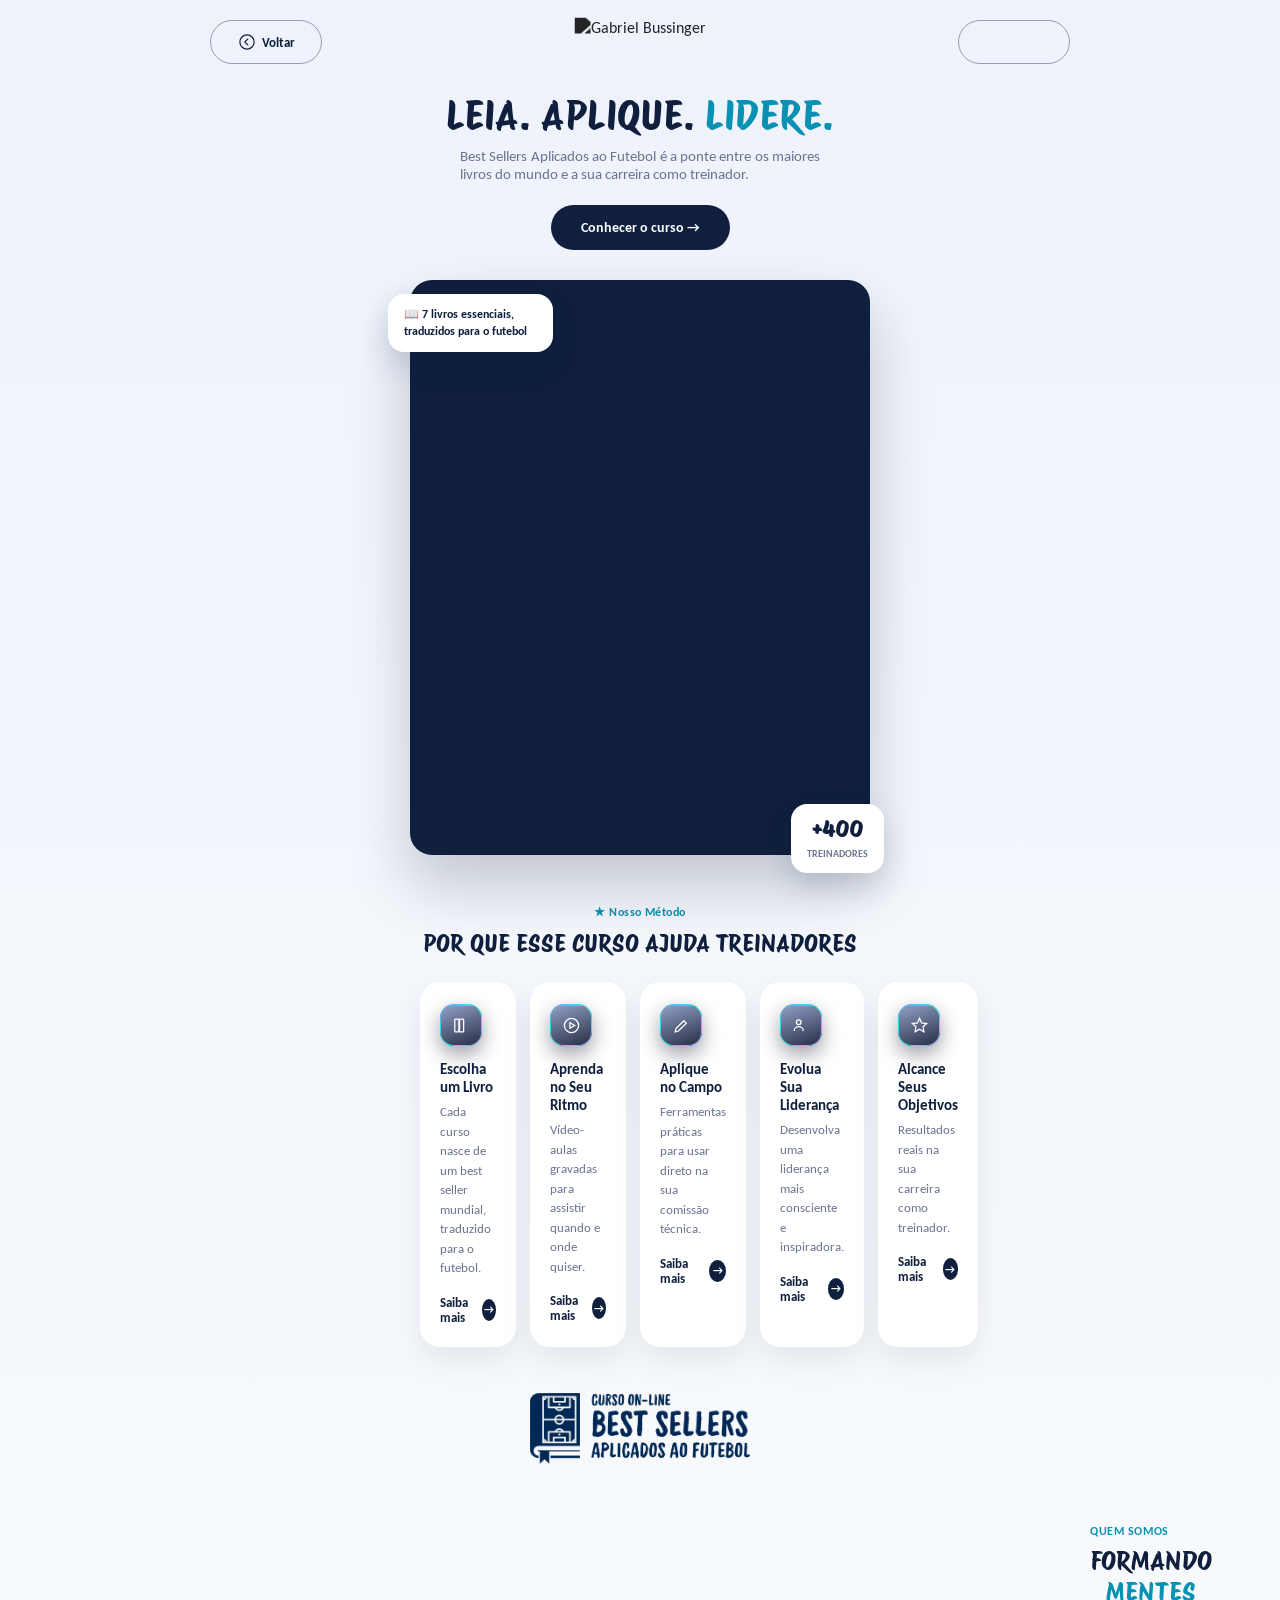
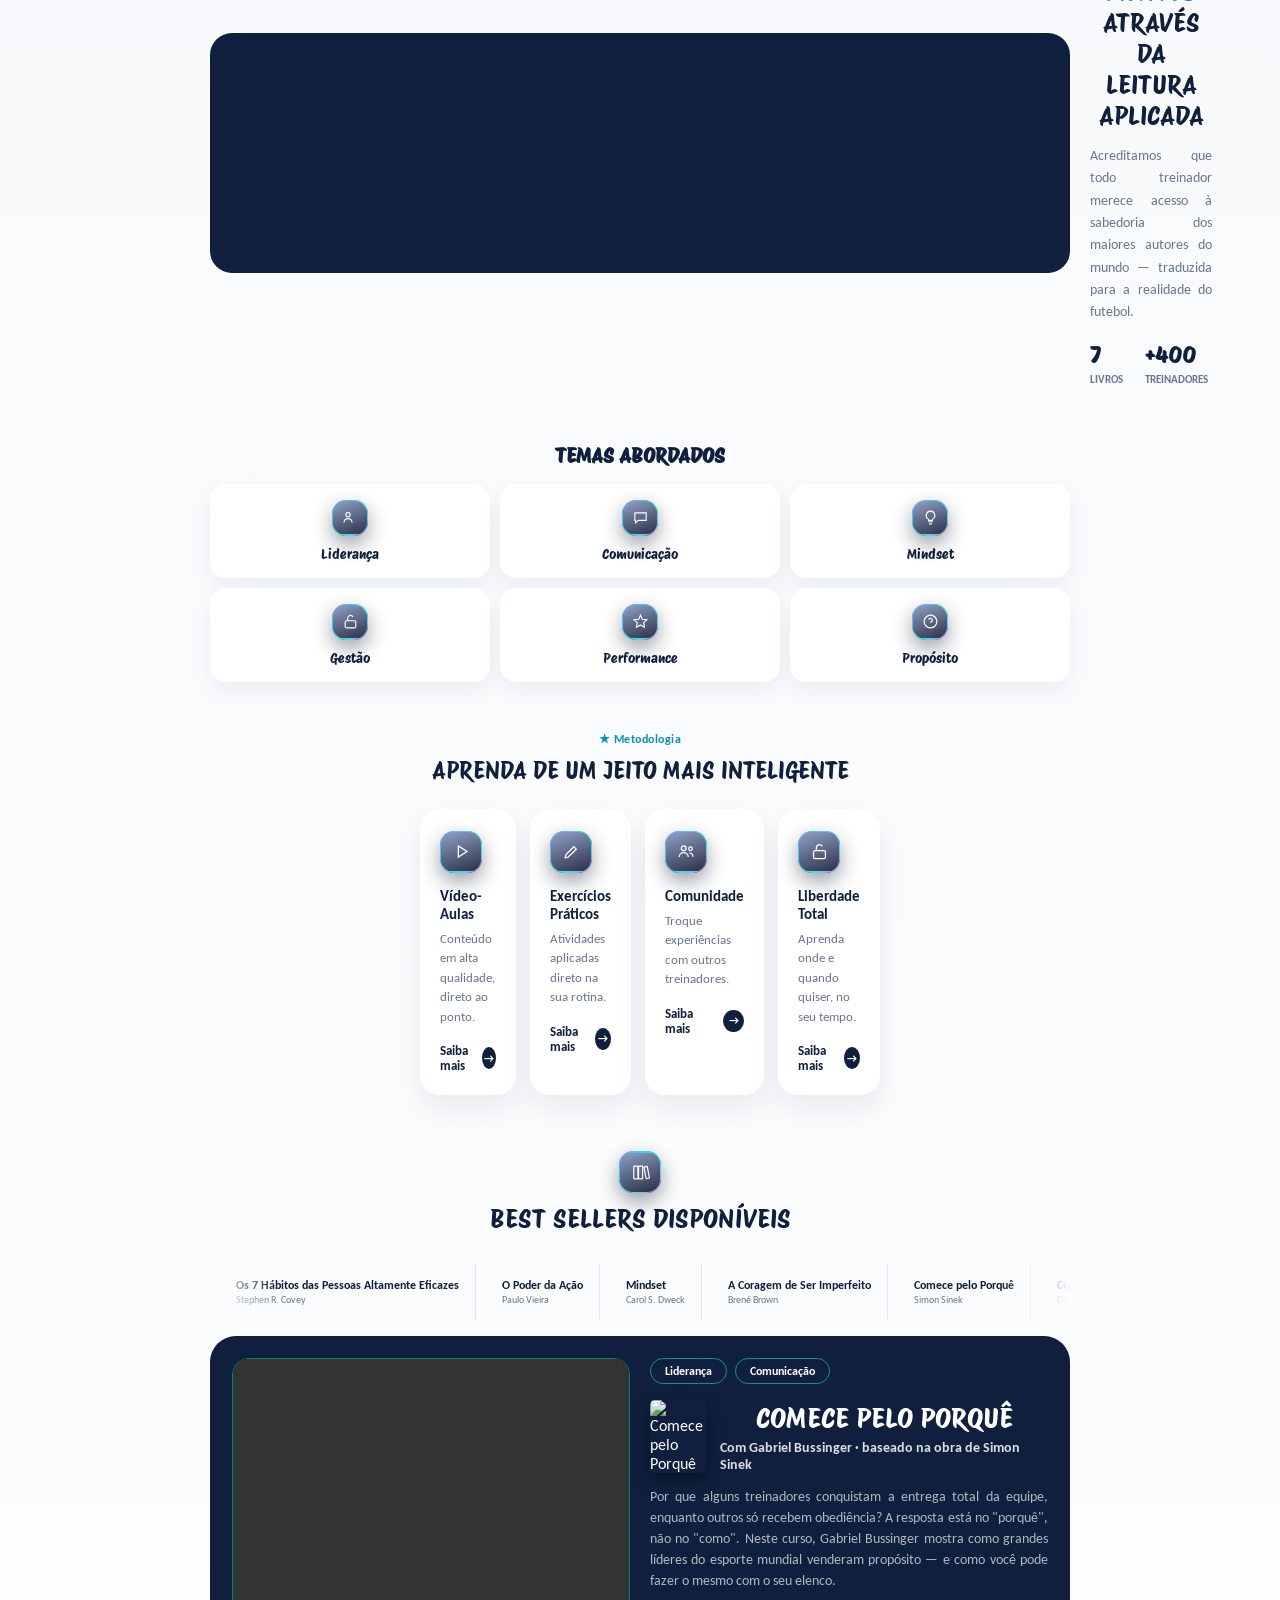
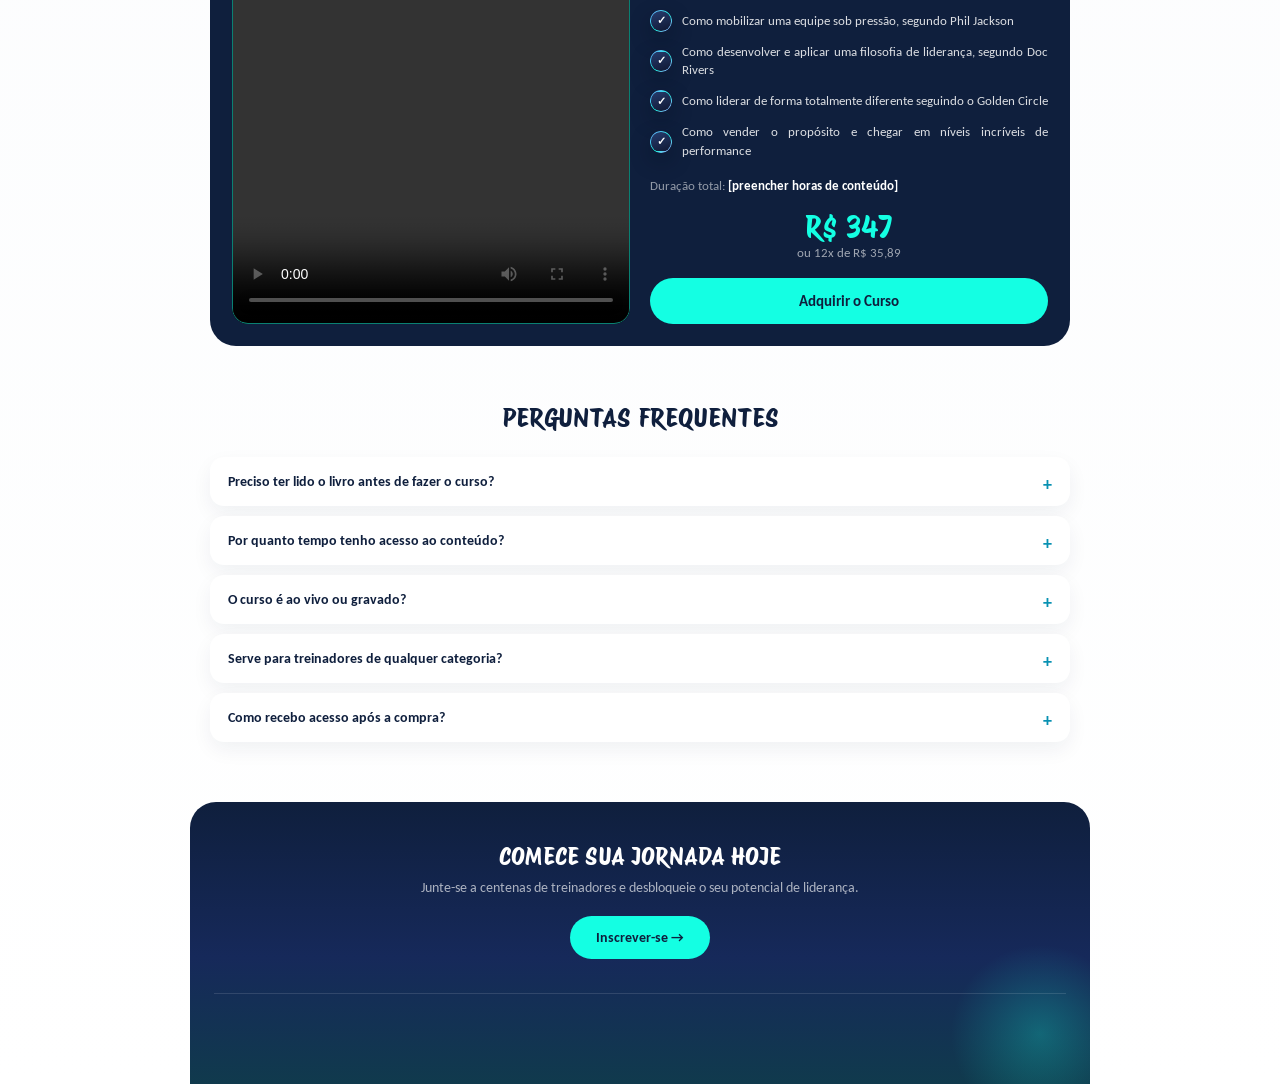
==== bestsellers.html @ 53ca9594 "Add files via upload" ====
<!DOCTYPE html>
<html lang="pt-BR">
<head>
<meta charset="UTF-8" />
<meta name="viewport" content="width=device-width, initial-scale=1.0" />
<meta name="theme-color" content="#0f1f3d" />
<title>Best Sellers Aplicados ao Futebol | Gabriel Bussinger</title>
<meta name="description" content="Best Sellers Aplicados ao Futebol — a sabedoria dos maiores livros do mundo, conectada à prática do treinador de futebol." />

<link rel="icon" type="image/x-icon" href="images/favicon.ico" />
<link rel="icon" type="image/png" sizes="16x16" href="images/favicon-16.png" />
<link rel="icon" type="image/png" sizes="32x32" href="images/favicon-32.png" />
<link rel="icon" type="image/png" sizes="48x48" href="images/favicon-48.png" />
<link rel="icon" type="image/png" sizes="256x256" href="images/favicon.png" />
<link rel="apple-touch-icon" sizes="180x180" href="images/apple-touch-icon.png" />

<meta property="og:type" content="website" />
<meta property="og:site_name" content="Diário do Treinador" />
<meta property="og:title" content="Best Sellers Aplicados ao Futebol | Gabriel Bussinger" />
<meta property="og:description" content="A sabedoria dos maiores livros do mundo, conectada à prática do treinador de futebol." />
<meta property="og:image" content="https://diariodotreinador.com.br/images/og-share.jpg" />
<meta property="og:image:width" content="1200" />
<meta property="og:image:height" content="630" />
<meta property="og:url" content="https://diariodotreinador.com.br/bestsellers.html" />
<meta property="og:locale" content="pt_BR" />

<link rel="preconnect" href="https://fonts.googleapis.com">
<link rel="preconnect" href="https://fonts.gstatic.com" crossorigin>
<link href="https://fonts.googleapis.com/css2?family=Protest+Riot&family=Carlito:ital,wght@0,700;0,400;1,400&display=swap" rel="stylesheet">

<link rel="stylesheet" href="css/style-bestsellers2.css" />
</head>
<body>

  <div class="topbar">
    <a href="index.html" class="back">
      <svg viewBox="0 0 24 24" fill="none" stroke="currentColor" stroke-width="1.6"><circle cx="12" cy="12" r="9.5"/><path d="M13 8.2l-4 3.8 4 3.8" stroke-linecap="round" stroke-linejoin="round"/></svg>
      Voltar
    </a>
    <img src="images/assinatura-gabriel.png" alt="Gabriel Bussinger" class="topbar-signature" />
    <div class="lang-switcher" id="lang-switcher" aria-label="Selecionar idioma"></div>
  </div>

  <!-- ================= HERO ================= -->
  <section class="hero-card">
    <h1>Leia. Aplique. <span>Lidere.</span></h1>
    <p>Best Sellers Aplicados ao Futebol é a ponte entre os maiores livros do mundo e a sua carreira como treinador.</p>
    <a href="#curso" class="hero-cta">Conhecer o curso →</a>

    <div class="hero-video-wrap">
      <div class="hero-video">
        <video autoplay muted loop playsinline>
          <source src="gabriel-bg.mp4" type="video/mp4">
        </video>
      </div>
      <div class="float-card float-quote">
        📖 7 livros essenciais, traduzidos para o futebol
      </div>
      <div class="float-card float-stat">
        <b>+400</b>
        <span>TREINADORES</span>
      </div>
    </div>
  </section>

  <!-- ================= POR QUE ESSE CURSO (service cards) ================= -->
  <section class="services-section">
    <span class="services-tag">★ Nosso Método</span>
    <h2 class="services-title">Por que esse curso ajuda treinadores</h2>
    <div class="services-row">
      <div class="service-card">
        <div class="step-icon icon-glass"><svg viewBox="0 0 24 24" fill="none" stroke="currentColor" stroke-width="1.6"><rect x="3.5" y="4" width="5.2" height="16" rx="0.8"/><rect x="9.5" y="4" width="5.2" height="16" rx="0.8"/></svg></div>
        <b>Escolha um Livro</b>
        <p>Cada curso nasce de um best seller mundial, traduzido para o futebol.</p>
        <a href="#curso" class="service-link">Saiba mais <span class="arrow-dot">→</span></a>
      </div>
      <div class="service-card">
        <div class="step-icon icon-glass"><svg viewBox="0 0 24 24" fill="none" stroke="currentColor" stroke-width="1.6"><circle cx="12" cy="12" r="9"/><path d="M10 8.5l6 3.5-6 3.5z"/></svg></div>
        <b>Aprenda no Seu Ritmo</b>
        <p>Vídeo-aulas gravadas para assistir quando e onde quiser.</p>
        <a href="#curso" class="service-link">Saiba mais <span class="arrow-dot">→</span></a>
      </div>
      <div class="service-card">
        <div class="step-icon icon-glass"><svg viewBox="0 0 24 24" fill="none" stroke="currentColor" stroke-width="1.6"><path d="M4 20l4-1 10-10-3-3L5 16z"/></svg></div>
        <b>Aplique no Campo</b>
        <p>Ferramentas práticas para usar direto na sua comissão técnica.</p>
        <a href="#curso" class="service-link">Saiba mais <span class="arrow-dot">→</span></a>
      </div>
      <div class="service-card">
        <div class="step-icon icon-glass"><svg viewBox="0 0 24 24" fill="none" stroke="currentColor" stroke-width="1.6"><circle cx="8.5" cy="8" r="3"/><path d="M2.8 19c0-3.1 2.6-5.5 5.7-5.5S14.2 15.9 14.2 19"/></svg></div>
        <b>Evolua Sua Liderança</b>
        <p>Desenvolva uma liderança mais consciente e inspiradora.</p>
        <a href="#curso" class="service-link">Saiba mais <span class="arrow-dot">→</span></a>
      </div>
      <div class="service-card">
        <div class="step-icon icon-glass"><svg viewBox="0 0 24 24" fill="none" stroke="currentColor" stroke-width="1.6"><path d="M12 3l2.6 5.8L21 9.5l-4.5 4.2 1.1 6.3L12 16.8 6.4 20l1.1-6.3L3 9.5l6.4-.7z"/></svg></div>
        <b>Alcance Seus Objetivos</b>
        <p>Resultados reais na sua carreira como treinador.</p>
        <a href="#curso" class="service-link">Saiba mais <span class="arrow-dot">→</span></a>
      </div>
    </div>
  </section>

  <!-- ================= LOGO + CARROSSEL DE LIVROS ================= -->
  <img src="images/logo-bestsellers.png" alt="Best Sellers Aplicados ao Futebol" class="section-logo" />

  <!-- ================= FEATURE COM FOTO ================= -->
  <section class="feature">
    <div class="feature-img mosaic">
      <img class="mosaic-book b1" src="images/livros/capa-comecepeloporque.jpg" alt="" />
      <img class="mosaic-book b2" src="images/livros/capa-mindset.jpg" alt="" />
      <img class="mosaic-book b3" src="images/livros/capa-7habitos.jpg" alt="" />
      <img class="mosaic-book b4" src="images/livros/capa-coragemimperfeito.jpg" alt="" />
      <img class="mosaic-book b5" src="images/livros/capa-mongeexecutivo.jpg" alt="" />
    </div>
    <div class="feature-text">
      <span class="feature-tag">Quem somos</span>
      <h2>Formando <span>mentes</span> através da leitura aplicada</h2>
      <p>Acreditamos que todo treinador merece acesso à sabedoria dos maiores autores do mundo — traduzida para a realidade do futebol.</p>
      <div class="feature-stats">
        <div><b>7</b><span>LIVROS</span></div>
        <div><b>+400</b><span>TREINADORES</span></div>
      </div>
    </div>
  </section>

  <!-- ================= TEMAS ABORDADOS ================= -->
  <section class="cats">
    <div class="cats-head"><h3>Temas abordados</h3></div>
    <div class="cats-grid">
      <div class="cat-card"><div class="cat-icon icon-glass"><svg viewBox="0 0 24 24" fill="none" stroke="currentColor" stroke-width="1.6"><circle cx="8.5" cy="8" r="3"/><path d="M2.8 19c0-3.1 2.6-5.5 5.7-5.5S14.2 15.9 14.2 19"/></svg></div><b>Liderança</b></div>
      <div class="cat-card"><div class="cat-icon icon-glass"><svg viewBox="0 0 24 24" fill="none" stroke="currentColor" stroke-width="1.6"><path d="M4 5.5h16v10.5H9l-4 3.5v-3.5H4z"/></svg></div><b>Comunicação</b></div>
      <div class="cat-card"><div class="cat-icon icon-glass"><svg viewBox="0 0 24 24" fill="none" stroke="currentColor" stroke-width="1.6"><path d="M9 18h6M10 21h4M12 3a6 6 0 00-3.5 10.9c.5.4.8 1 .8 1.6v.5h5.4v-.5c0-.6.3-1.2.8-1.6A6 6 0 0012 3z"/></svg></div><b>Mindset</b></div>
      <div class="cat-card"><div class="cat-icon icon-glass"><svg viewBox="0 0 24 24" fill="none" stroke="currentColor" stroke-width="1.6"><rect x="4.5" y="11" width="15" height="10" rx="2"/><path d="M8 11V7.5a4 4 0 017.5-2"/></svg></div><b>Gestão</b></div>
      <div class="cat-card"><div class="cat-icon icon-glass"><svg viewBox="0 0 24 24" fill="none" stroke="currentColor" stroke-width="1.6"><path d="M12 3l2.6 5.8L21 9.5l-4.5 4.2 1.1 6.3L12 16.8 6.4 20l1.1-6.3L3 9.5l6.4-.7z"/></svg></div><b>Performance</b></div>
      <div class="cat-card"><div class="cat-icon icon-glass"><svg viewBox="0 0 24 24" fill="none" stroke="currentColor" stroke-width="1.6"><circle cx="12" cy="12" r="9"/><path d="M9.3 9.3a2.7 2.7 0 015.2 1c0 1.7-2.5 2-2.5 3.7"/></svg></div><b>Propósito</b></div>
    </div>
  </section>

  <!-- ================= APRENDA DE FORMA INTELIGENTE ================= -->
  <!-- ================= APRENDA DE FORMA INTELIGENTE (service cards) ================= -->
  <section class="services-section">
    <span class="services-tag">★ Metodologia</span>
    <h2 class="services-title">Aprenda de um jeito mais inteligente</h2>
    <div class="services-row">
      <div class="service-card">
        <div class="step-icon icon-glass"><svg viewBox="0 0 24 24" fill="none" stroke="currentColor" stroke-width="1.6"><path d="M8 5v14l11-7z"/></svg></div>
        <b>Vídeo-Aulas</b>
        <p>Conteúdo em alta qualidade, direto ao ponto.</p>
        <a href="#curso" class="service-link">Saiba mais <span class="arrow-dot">→</span></a>
      </div>
      <div class="service-card">
        <div class="step-icon icon-glass"><svg viewBox="0 0 24 24" fill="none" stroke="currentColor" stroke-width="1.6"><path d="M4 20l4-1 10-10-3-3L5 16z"/></svg></div>
        <b>Exercícios Práticos</b>
        <p>Atividades aplicadas direto na sua rotina.</p>
        <a href="#curso" class="service-link">Saiba mais <span class="arrow-dot">→</span></a>
      </div>
      <div class="service-card">
        <div class="step-icon icon-glass"><svg viewBox="0 0 24 24" fill="none" stroke="currentColor" stroke-width="1.6"><circle cx="8.5" cy="8" r="3"/><path d="M2.8 19c0-3.1 2.6-5.5 5.7-5.5S14.2 15.9 14.2 19"/><circle cx="17" cy="8.5" r="2.3"/><path d="M15.7 13.7c2.5.3 4.5 2.4 4.5 5"/></svg></div>
        <b>Comunidade</b>
        <p>Troque experiências com outros treinadores.</p>
        <a href="#curso" class="service-link">Saiba mais <span class="arrow-dot">→</span></a>
      </div>
      <div class="service-card">
        <div class="step-icon icon-glass"><svg viewBox="0 0 24 24" fill="none" stroke="currentColor" stroke-width="1.6"><rect x="4.5" y="11" width="15" height="10" rx="2"/><path d="M8 11V7.5a4 4 0 017.5-2"/></svg></div>
        <b>Liberdade Total</b>
        <p>Aprenda onde e quando quiser, no seu tempo.</p>
        <a href="#curso" class="service-link">Saiba mais <span class="arrow-dot">→</span></a>
      </div>
    </div>
  </section>

  <!-- ================= CURSO: COMECE PELO PORQUÊ ================= -->
  <section class="curso-section" id="curso">
    <div class="curso-header">
      <div class="step-icon icon-glass"><svg viewBox="0 0 24 24" fill="none" stroke="currentColor" stroke-width="1.5"><rect x="3.5" y="4" width="5.2" height="16" rx="0.8"/><rect x="9.5" y="4" width="5.2" height="16" rx="0.8"/><path d="M16.4 5.2l4.1-0.9 2.8 14.7-4.1 0.9z" stroke-linejoin="round"/></svg></div>
      <h2 class="section-h2">Best Sellers Disponíveis</h2>
    </div>
  <div class="livros-carousel" aria-hidden="true">
    <div class="livros-carousel-track">
      <span class="mini-item"><img class="mini-capa" src="images/livros/capa-7habitos.jpg" alt=""><span class="mini-text"><span class="mini-title">Os 7 Hábitos das Pessoas Altamente Eficazes</span><span class="mini-autor">Stephen R. Covey</span></span></span>
      <span class="mini-item"><img class="mini-capa" src="images/livros/capa-poderdaacao.jpg" alt=""><span class="mini-text"><span class="mini-title">O Poder da Ação</span><span class="mini-autor">Paulo Vieira</span></span></span>
      <span class="mini-item"><img class="mini-capa" src="images/livros/capa-mindset.jpg" alt=""><span class="mini-text"><span class="mini-title">Mindset</span><span class="mini-autor">Carol S. Dweck</span></span></span>
      <span class="mini-item"><img class="mini-capa" src="images/livros/capa-coragemimperfeito.jpg" alt=""><span class="mini-text"><span class="mini-title">A Coragem de Ser Imperfeito</span><span class="mini-autor">Brené Brown</span></span></span>
      <span class="mini-item"><img class="mini-capa" src="images/livros/capa-comecepeloporque.jpg" alt=""><span class="mini-text"><span class="mini-title">Comece pelo Porquê</span><span class="mini-autor">Simon Sinek</span></span></span>
      <span class="mini-item"><img class="mini-capa" src="images/livros/capa-comofazeramigos.jpg" alt=""><span class="mini-text"><span class="mini-title">Como Fazer Amigos & Influenciar Pessoas</span><span class="mini-autor">Dale Carnegie</span></span></span>
      <span class="mini-item"><img class="mini-capa" src="images/livros/capa-mongeexecutivo.jpg" alt=""><span class="mini-text"><span class="mini-title">O Monge e o Executivo</span><span class="mini-autor">James C. Hunter</span></span></span>
      <span class="mini-item"><img class="mini-capa" src="images/livros/capa-7habitos.jpg" alt=""><span class="mini-text"><span class="mini-title">Os 7 Hábitos das Pessoas Altamente Eficazes</span><span class="mini-autor">Stephen R. Covey</span></span></span>
      <span class="mini-item"><img class="mini-capa" src="images/livros/capa-poderdaacao.jpg" alt=""><span class="mini-text"><span class="mini-title">O Poder da Ação</span><span class="mini-autor">Paulo Vieira</span></span></span>
      <span class="mini-item"><img class="mini-capa" src="images/livros/capa-mindset.jpg" alt=""><span class="mini-text"><span class="mini-title">Mindset</span><span class="mini-autor">Carol S. Dweck</span></span></span>
      <span class="mini-item"><img class="mini-capa" src="images/livros/capa-coragemimperfeito.jpg" alt=""><span class="mini-text"><span class="mini-title">A Coragem de Ser Imperfeito</span><span class="mini-autor">Brené Brown</span></span></span>
      <span class="mini-item"><img class="mini-capa" src="images/livros/capa-comecepeloporque.jpg" alt=""><span class="mini-text"><span class="mini-title">Comece pelo Porquê</span><span class="mini-autor">Simon Sinek</span></span></span>
      <span class="mini-item"><img class="mini-capa" src="images/livros/capa-comofazeramigos.jpg" alt=""><span class="mini-text"><span class="mini-title">Como Fazer Amigos & Influenciar Pessoas</span><span class="mini-autor">Dale Carnegie</span></span></span>
      <span class="mini-item"><img class="mini-capa" src="images/livros/capa-mongeexecutivo.jpg" alt=""><span class="mini-text"><span class="mini-title">O Monge e o Executivo</span><span class="mini-autor">James C. Hunter</span></span></span>
    </div>
  </div>
    <div class="curso-card">
      <div class="curso-card-video">
        <div class="video-frame">
          <video controls playsinline preload="metadata">
            <source src="video-comece-pelo-porque.mp4" type="video/mp4">
          </video>
        </div>
      </div>
      <div class="curso-card-info">
        <div class="curso-tags">
          <span class="curso-tag">Liderança</span>
          <span class="curso-tag">Comunicação</span>
        </div>
        <div class="curso-titulo-row">
          <img src="images/livros/capa-comecepeloporque.jpg" alt="Comece pelo Porquê" class="curso-capa" />
          <div class="curso-titulo-col">
            <h3 class="curso-titulo">Comece pelo Porquê</h3>
            <span class="curso-autor">Com Gabriel Bussinger · baseado na obra de Simon Sinek</span>
          </div>
        </div>
        <p class="curso-desc">Por que alguns treinadores conquistam a entrega total da equipe, enquanto outros só recebem obediência? A resposta está no "porquê", não no "como". Neste curso, Gabriel Bussinger mostra como grandes líderes do esporte mundial venderam propósito — e como você pode fazer o mesmo com o seu elenco.</p>
        <ul class="curso-bullets">
          <li><span class="check-circle icon-glass">✓</span> Como mobilizar uma equipe sob pressão, segundo Phil Jackson</li>
          <li><span class="check-circle icon-glass">✓</span> Como desenvolver e aplicar uma filosofia de liderança, segundo Doc Rivers</li>
          <li><span class="check-circle icon-glass">✓</span> Como liderar de forma totalmente diferente seguindo o Golden Circle</li>
          <li><span class="check-circle icon-glass">✓</span> Como vender o propósito e chegar em níveis incríveis de performance</li>
        </ul>
        <span class="curso-duracao">Duração total: <strong>[preencher horas de conteúdo]</strong></span>
        <div class="curso-preco-linha">
          <span class="curso-valor">R$ 347</span>
          <span class="curso-parcela">ou 12x de R$ 35,89</span>
        </div>
        <a href="https://pay.hotmart.com/W104537174A?checkoutMode=10&bid=1786499300981" target="_blank" rel="noopener noreferrer" class="curso-comprar">Adquirir o Curso</a>
      </div>
    </div>
  </section>

  <!-- ================= FAQ ================= -->
  <section class="faq-section">
    <h2 class="section-h2">Perguntas Frequentes</h2>
    <div class="faq-list">
      <details class="faq-item">
        <summary>Preciso ter lido o livro antes de fazer o curso?</summary>
        <p>Não. O curso já traduz os principais conceitos da obra de forma direta e aplicada ao futebol — não é necessário ter lido o livro previamente.</p>
      </details>
      <details class="faq-item">
        <summary>Por quanto tempo tenho acesso ao conteúdo?</summary>
        <p>O acesso é válido conforme descrito na oferta no momento da compra. Consulte a página de checkout para os detalhes atualizados.</p>
      </details>
      <details class="faq-item">
        <summary>O curso é ao vivo ou gravado?</summary>
        <p>É um curso 100% gravado, para você assistir no seu ritmo, quando e onde quiser.</p>
      </details>
      <details class="faq-item">
        <summary>Serve para treinadores de qualquer categoria?</summary>
        <p>Sim. Os conceitos são aplicáveis a treinadores de base, profissional e demais profissionais do futebol que lideram pessoas no dia a dia.</p>
      </details>
      <details class="faq-item">
        <summary>Como recebo acesso após a compra?</summary>
        <p>Assim que a compra é aprovada, você recebe por e-mail o acesso à plataforma com o conteúdo do curso.</p>
      </details>
    </div>
  </section>

  <!-- ================= CTA FINAL ================= -->
  <section class="cta-final">
    <h3>Comece sua jornada hoje</h3>
    <p>Junte-se a centenas de treinadores e desbloqueie o seu potencial de liderança.</p>
    <div class="cta-buttons">
      <a href="#curso" class="cta-primary">Inscrever-se →</a>
    </div>

    <div class="footer-inner">
      <strong id="footer-nome"></strong>
      <div class="footer-social" id="footer-social"></div>
      <span id="footer-ecossistema"></span>
      <span id="footer-dev"></span>
    </div>
  </section>

  <script src="data/links.js?v=2"></script>
  <script src="js/icons.js?v=2"></script>
  <script src="js/main.js?v=2"></script>
</body>
</html>
---- css/style-bestsellers2.css ----
:root {
  --navy: #0f1f3d;
  --navy-2: #16295a;
  --cyan: #14ffe3;
  --cyan-dark: #0891b2;
  --off: #f5f7fb;
  --muted: #6b7590;
  --lav: #eaf7f6;
  --font-display: "Protest Riot", "Carlito", sans-serif;
  --font-body: "Carlito", sans-serif;
}
* { box-sizing: border-box; }
body {
  margin: 0;
  font-family: var(--font-body);
  background: linear-gradient(180deg, #eef2fb 0%, #f8fafc 40%, #ffffff 100%);
  color: var(--navy);
  overflow-x: hidden;
  -webkit-font-smoothing: antialiased;
  font-size: 15.5px;
}
img { max-width: 100%; display: block; }
a { color: inherit; }
.section-h2, .cats-head h3, .steps-card h3 { text-align: center; }
h1, h2, h3, .feature-tag { text-align: center; text-transform: uppercase; }
.hero-card > p, .feature p, .smart li, .curso-desc, .curso-bullets li, .faq-item p {
  text-align: justify;
  text-align-last: left;
}
.feature-stats, .curso-tags, .feature-img { margin-left: auto; margin-right: auto; }

/* ===== TOPBAR ===== */
.topbar {
  position: relative;
  display: flex;
  align-items: center;
  justify-content: space-between;
  max-width: 480px;
  margin: 0 auto;
  padding: 20px 20px 0;
  gap: 10px;
}
.topbar .back {
  display: flex;
  align-items: center;
  justify-content: center;
  gap: 6px;
  width: 112px;
  height: 44px;
  border-radius: 999px;
  border: 1.5px solid rgba(15, 31, 61, 0.4);
  color: var(--navy);
  font-weight: 700;
  font-size: 13px;
  text-decoration: none;
  box-sizing: border-box;
  flex: none;
  transition: border-color 0.25s, background 0.25s;
}
.topbar .back:hover { border-color: rgba(15,31,61,0.6); background: rgba(15,31,61,0.04); }
.topbar .back svg { width: 18px; height: 18px; flex: none; }
.topbar-signature {
  position: absolute;
  left: 50%;
  top: 50%;
  transform: translate(-50%, -50%);
  height: 29px;
  filter: brightness(0);
  opacity: 0.85;
  pointer-events: none;
}
.topbar .lang-switcher {
  display: flex;
  align-items: center;
  justify-content: center;
  gap: 3px;
  width: 112px;
  height: 44px;
  padding: 0 4px;
  border-radius: 999px;
  border: 1.5px solid rgba(15, 31, 61, 0.4);
  background: none;
  box-sizing: border-box;
  box-shadow: none;
  flex: none;
}
.topbar .lang-switcher img { width: 20px; height: 20px; border-radius: 50%; }
.topbar .lang-switcher .lang-option { width: 30px; height: 30px; }

/* ===== HERO ===== */
.hero-card {
  max-width: 480px;
  margin: 20px auto 0;
  text-align: center;
  padding: 10px 20px 0;
}
.hero-card h1 {
  font-family: var(--font-display);
  font-weight: 400;
  font-size: clamp(30px, 8vw, 40px);
  margin: 0 0 10px;
  line-height: 1.08;
}
.hero-card h1 span { color: var(--cyan-dark); }
.hero-card > p { color: var(--muted); font-size: 14.5px; max-width: 360px; margin: 0 auto; }
.hero-cta {
  display: inline-block;
  margin-top: 22px;
  padding: 14px 30px;
  border-radius: 999px;
  background: var(--navy);
  color: #fff;
  font-weight: 700;
  font-size: 14px;
  text-decoration: none;
}
.hero-video-wrap { position: relative; max-width: 420px; margin: 30px auto 46px; }
.hero-video {
  border-radius: 22px;
  overflow: hidden;
  position: relative;
  background: var(--navy);
  box-shadow: 0 30px 60px rgba(15,31,61,0.22);
  aspect-ratio: 4 / 5;
}
.hero-video video { width: 100%; height: 100%; object-fit: cover; display: block; }
.float-card {
  position: absolute;
  background: #fff;
  border-radius: 16px;
  box-shadow: 0 14px 30px rgba(15,31,61,0.16);
  padding: 12px 16px;
  text-align: left;
  z-index: 2;
}
.float-quote { top: 14px; left: -22px; max-width: 165px; font-size: 12px; font-weight: 700; color: var(--navy); line-height: 1.4; }
.float-stat { bottom: -18px; right: -14px; text-align: center; }
.float-stat b { display: block; font-family: var(--font-display); font-size: 22px; color: var(--navy); }
.float-stat span { font-size: 10px; color: var(--muted); font-weight: 700; }

/* ===== STEPS ===== */
.steps-card {
  max-width: 480px; margin: 0 auto; background: #fff; border-radius: 24px;
  box-shadow: 0 20px 45px rgba(15,31,61,0.08); padding: 26px 16px; text-align: center;
}
.steps-card h3 { font-size: 15px; font-weight: 700; margin: 0 0 20px; }
.steps-row { display: flex; justify-content: space-between; gap: 4px; }
.step { flex: 1; display: flex; flex-direction: column; align-items: center; gap: 8px; }
.icon-glass {
  position: relative;
  display: flex;
  align-items: center;
  justify-content: center;
  border-radius: 14px;
  background: linear-gradient(160deg, rgba(60,90,160,0.55), rgba(15,20,45,0.9));
  box-shadow: 0 8px 20px rgba(8,14,32,0.4), inset 0 1px 0 rgba(255,255,255,0.12);
  color: #fff;
  isolation: isolate;
}
.icon-glass::before {
  content: "";
  position: absolute;
  inset: 0;
  border-radius: inherit;
  padding: 1.4px;
  background: linear-gradient(135deg, #6f9dff, #14ffe3 55%, #b98bff);
  -webkit-mask: linear-gradient(#fff 0 0) content-box, linear-gradient(#fff 0 0);
  -webkit-mask-composite: xor;
  mask-composite: exclude;
  pointer-events: none;
  z-index: -1;
}
.step-icon { width: 42px; height: 42px; }
.step-icon svg { width: 19px; height: 19px; }
.step span { font-size: 9px; font-weight: 700; color: var(--navy); line-height: 1.3; }

/* ===== LOGO + CARROSSEL ===== */
.section-logo { max-width: 220px; width: 100%; height: auto; margin: 46px auto 18px; }
.livros-carousel {
  width: 100%; max-width: 100%; margin: 0 0 10px; padding: 6px 0; overflow: hidden;
  -webkit-mask-image: linear-gradient(90deg, transparent 0%, #000 8%, #000 92%, transparent 100%);
  mask-image: linear-gradient(90deg, transparent 0%, #000 8%, #000 92%, transparent 100%);
}
.livros-carousel-track { display: flex; align-items: center; width: max-content; animation: marquee 30s linear infinite; }
.livros-carousel-track:hover { animation-play-state: paused; }
@keyframes marquee { from { transform: translateX(0); } to { transform: translateX(-50%); } }
.mini-item { display: flex; align-items: center; gap: 10px; padding: 0 16px; border-right: 1px solid rgba(15,31,61,0.1); white-space: nowrap; }
.mini-item:last-child { border-right: none; }
.mini-capa { height: 56px; width: auto; border-radius: 4px; flex: none; box-shadow: 0 6px 14px rgba(15,31,61,0.16); }
.mini-text { display: flex; flex-direction: column; gap: 1px; }
.mini-title { font-weight: 700; font-size: 11.5px; color: var(--navy); }
.mini-autor { font-size: 10px; color: var(--muted); }

/* ===== FEATURE ===== */
.feature { display: flex; flex-direction: column; gap: 20px; max-width: 480px; margin: 56px auto 0; padding: 0 20px; }
.feature-img { border-radius: 22px; overflow: hidden; background: var(--navy); display: flex; align-items: center; justify-content: center; padding: 24px; }
.feature-img.mosaic {
  position: relative;
  width: 100%;
  min-height: 240px;
  background: var(--navy);
  padding: 0;
  overflow: hidden;
}
.mosaic-book {
  position: absolute;
  width: 92px;
  border-radius: 6px;
  box-shadow: 0 14px 30px rgba(0,0,0,0.4);
  animation: mosaicIn 0.8s cubic-bezier(0.22, 1, 0.36, 1) both, floatY 3.2s ease-in-out infinite 0.85s;
}
.mosaic-book.b1 { top: 50%; left: 50%; transform: translate(-50%,-50%) rotate(-3deg); z-index: 5; animation: mosaicInCenter 0.8s cubic-bezier(0.22, 1, 0.36, 1) 0.3s both, floatYCenter 3.6s ease-in-out infinite 1.1s; }
.mosaic-book.b2 { top: 18px; left: 14px; transform: rotate(-8deg); z-index: 2; animation-delay: 0.05s, 0.85s; --fx: -60px; --fy: -60px; }
.mosaic-book.b3 { top: 14px; right: 16px; transform: rotate(7deg); z-index: 2; animation-delay: 0.15s, 0.95s; --fx: 60px; --fy: -60px; }
.mosaic-book.b4 { bottom: 14px; left: 22px; transform: rotate(6deg); z-index: 3; animation-delay: 0.25s, 1.05s; --fx: -50px; --fy: 60px; }
.mosaic-book.b5 { bottom: 10px; right: 20px; transform: rotate(-6deg); z-index: 3; animation-delay: 0.4s, 1.2s; --fx: 50px; --fy: 60px; }
@keyframes mosaicIn {
  from { opacity: 0; transform: translate(var(--fx), var(--fy)) rotate(0deg) scale(0.7); }
}
@keyframes mosaicInCenter {
  from { opacity: 0; transform: translate(-50%, calc(-50% + 70px)) scale(0.6); }
  to { opacity: 1; transform: translate(-50%, -50%) rotate(-3deg) scale(1); }
}
@keyframes floatY {
  0%, 100% { margin-top: 0; }
  50% { margin-top: -8px; }
}
@keyframes floatYCenter {
  0%, 100% { margin-top: 0; }
  50% { margin-top: -9px; }
}
.feature-img img { width: 130px; border-radius: 6px; box-shadow: 0 14px 30px rgba(0,0,0,0.35); }
.feature-tag { color: var(--cyan-dark); font-weight: 700; font-size: 11.5px; letter-spacing: 0.05em; text-transform: uppercase; }
.feature h2 { font-family: var(--font-display); font-weight: 400; font-size: 26px; margin: 6px 0 10px; }
.feature h2 span { color: var(--cyan-dark); }
.feature p { color: var(--muted); font-size: 14px; line-height: 1.6; margin-bottom: 18px; }
.feature-stats { display: flex; gap: 22px; }
.feature-stats b { display: block; font-family: var(--font-display); font-size: 22px; color: var(--navy); }
.feature-stats span { font-size: 10.5px; color: var(--muted); font-weight: 700; }

/* ===== CATEGORIAS ===== */
.cats { max-width: 480px; margin: 56px auto 0; padding: 0 20px; }
.cats-head { margin-bottom: 16px; }
.cats-head h3 { font-size: 21px; font-weight: 700; margin: 0; font-family: var(--font-display); }
.cats-grid { display: grid; grid-template-columns: repeat(3, 1fr); gap: 10px; }
.cat-card { background: #fff; border-radius: 16px; padding: 16px 10px; text-align: center; box-shadow: 0 10px 24px rgba(15,31,61,0.06); }
.cat-icon { width: 36px; height: 36px; margin: 0 auto 10px; }
.cat-icon svg { width: 17px; height: 17px; }
.cat-card b { display: block; font-size: 13.5px; font-family: var(--font-display); font-weight: 400; }

/* ===== SMART CHECKLIST ===== */
.smart { max-width: 480px; margin: 56px auto 0; padding: 26px 20px; background: #fff; border-radius: 24px; box-shadow: 0 20px 45px rgba(15,31,61,0.08); }
.smart h3 { font-family: var(--font-display); font-weight: 400; font-size: 22px; margin: 0 0 16px; text-align: center; }
.smart h3 span { color: var(--cyan-dark); }
.smart ul { list-style: none; margin: 0 0 20px; padding: 0; display: flex; flex-direction: column; gap: 10px; }
.smart li { display: flex; align-items: center; gap: 10px; font-size: 13.5px; font-weight: 600; }
.check { width: 20px; height: 20px; border-radius: 50%; font-size: 11px; flex: none; }
.smart-mock { background: linear-gradient(135deg, #eef2fb, #e4ebfa); border-radius: 18px; padding: 30px; display: flex; align-items: center; justify-content: center; }
.smart-mock .circle { width: 64px; height: 64px; border-radius: 50%; background: var(--navy); display: flex; align-items: center; justify-content: center; color: var(--cyan); box-shadow: 0 16px 30px rgba(15,31,61,0.25); }
.smart-mock svg { width: 26px; height: 26px; }

/* ===== CURSO ===== */
.curso-section { max-width: 480px; margin: 56px auto 0; padding: 0 20px; }
.curso-header { display: flex; flex-direction: column; align-items: center; gap: 10px; margin-bottom: 24px; }
.curso-header .section-h2 { margin: 0; }
.section-h2 { font-family: var(--font-display); font-weight: 400; font-size: 26px; margin: 0 0 24px; }
.curso-card {
  background: var(--navy); border-radius: 26px; padding: 22px; display: flex; flex-direction: column; gap: 20px;
}
.video-frame { position: relative; width: 100%; padding-top: 56.25%; border-radius: 16px; overflow: hidden; background: #000; }
.video-frame video {
  position: absolute; inset: 0; width: 100%; height: 100%; object-fit: contain; background: #000;
  border: 1.5px solid rgba(20,255,227,0.5); box-shadow: 0 0 18px rgba(20,255,227,0.18); border-radius: 16px;
}
.curso-card-info { color: #fff; }
.curso-tags { display: flex; gap: 8px; margin-bottom: 16px; flex-wrap: wrap; }
.curso-tag { padding: 5px 14px; border-radius: 999px; border: 1px solid rgba(20,255,227,0.5); color: #fff; font-size: 12px; font-weight: 600; }
.curso-titulo-row { display: flex; align-items: center; gap: 14px; margin-bottom: 14px; }
.curso-capa { flex: none; width: 56px; height: auto; border-radius: 5px; box-shadow: 0 6px 16px rgba(0,0,0,0.4); }
.curso-titulo-col { display: flex; flex-direction: column; }
.curso-titulo { margin: 0 0 4px; font-family: var(--font-display); font-weight: 400; font-size: clamp(22px, 6vw, 28px); color: #fff; }
.curso-autor { font-size: 13.5px; font-weight: 600; color: rgba(255,255,255,0.85); }
.curso-desc { color: rgba(255,255,255,0.68); font-size: 13.5px; line-height: 1.55; margin: 0 0 18px; }
.curso-bullets { list-style: none; margin: 0 0 18px; padding: 0; display: flex; flex-direction: column; gap: 11px; }
.curso-bullets li { display: flex; align-items: center; gap: 10px; color: rgba(255,255,255,0.85); font-size: 13px; line-height: 1.4; }
.check-circle { flex: none; width: 22px; height: 22px; border-radius: 50%; font-size: 11px; font-weight: 700; }
.curso-duracao { display: block; margin-bottom: 16px; font-size: 12.5px; color: rgba(255,255,255,0.55); }
.curso-duracao strong { color: #fff; }
.curso-preco-linha { margin-bottom: 18px; text-align: center; }
.curso-valor { display: block; font-family: var(--font-display); font-weight: 400; font-size: 30px; color: var(--cyan); text-align: center; }
.curso-parcela { display: block; color: rgba(255,255,255,0.6); font-size: 12.5px; text-align: center; }
.curso-comprar { display: block; text-align: center; padding: 14px; border-radius: 999px; background: var(--cyan); color: var(--navy); font-weight: 700; font-size: 15px; text-decoration: none; }

/* ===== FAQ ===== */
.faq-section { max-width: 480px; margin: 56px auto 0; padding: 0 20px; }
.faq-list { display: flex; flex-direction: column; gap: 10px; }
.faq-item { padding: 16px 18px; border-radius: 14px; background: #fff; box-shadow: 0 8px 20px rgba(15,31,61,0.06); }
.faq-item summary { cursor: pointer; font-weight: 700; font-size: 14px; color: var(--navy); list-style: none; position: relative; padding-right: 26px; }
.faq-item summary::-webkit-details-marker { display: none; }
.faq-item summary::after { content: "+"; position: absolute; right: 0; top: 0; font-size: 18px; color: var(--cyan-dark); transition: transform 0.25s; }
.faq-item[open] summary::after { transform: rotate(45deg); }
.faq-item p { margin: 10px 0 0; color: var(--muted); font-size: 13px; line-height: 1.55; }

/* ===== CTA FINAL ===== */
.cta-final {
  max-width: 480px; margin: 60px auto 0; border-radius: 26px 26px 0 0;
  background: linear-gradient(180deg, var(--navy) 0%, var(--navy-2) 55%, #103a4d 100%);
  padding: 40px 24px 40px; color: #fff; text-align: center; position: relative; overflow: hidden;
}
.cta-final::after { content: ""; position: absolute; right: -40px; bottom: -40px; width: 180px; height: 180px; border-radius: 50%; background: radial-gradient(circle, rgba(20,255,227,0.25), transparent 70%); }
.cta-final h3 { font-family: var(--font-display); font-weight: 400; font-size: 24px; margin: 0 0 8px; position: relative; z-index: 1; text-align: center; }
.cta-final p { color: rgba(255,255,255,0.65); font-size: 13.5px; margin: 0 0 20px; position: relative; z-index: 1; text-align: center; }
.cta-buttons { position: relative; z-index: 1; }
.cta-buttons a { display: inline-block; padding: 13px 26px; border-radius: 999px; font-size: 13.5px; font-weight: 700; text-decoration: none; }
.cta-primary { background: var(--cyan); color: var(--navy); }

/* ===== FOOTER (embutido no mesmo bloco do CTA) ===== */
.footer-inner {
  margin-top: 34px;
  padding-top: 30px;
  border-top: 1px solid rgba(255,255,255,0.12);
  text-align: center;
  display: flex;
  flex-direction: column;
  align-items: center;
  gap: 6px;
  position: relative;
  z-index: 1;
}
.footer-inner strong { display: none; }
.footer-social { display: flex; gap: 8px; margin: 4px 0; justify-content: center; }
.footer-social .social-btn {
  width: 32px; height: 32px; border-radius: 50%; display: flex; align-items: center; justify-content: center;
  background: rgba(20,255,227,0.12); color: var(--cyan); border: 1px solid rgba(20,255,227,0.3);
}
.footer-social .social-btn svg { width: 14px; height: 14px; }
#footer-ecossistema { color: rgba(255,255,255,0.5); font-size: 12px; }
#footer-dev { color: rgba(255,255,255,0.5); font-size: 12px; }
#footer-dev a { color: var(--cyan); font-weight: 700; }

/* ===== DESKTOP ===== */
@media (min-width: 760px) {
  .topbar, .hero-card, .steps-card, .feature, .cats, .curso-section, .faq-section, .cta-final, .site-footer { max-width: 900px; }
  .hero-video-wrap { max-width: 460px; }
  .curso-card { flex-direction: row; align-items: stretch; }
  .curso-card-video { flex: 1; }
  .curso-card-info { flex: 1; }
  .video-frame { padding-top: 100%; height: 100%; }
  .feature { flex-direction: row; align-items: center; }
  .feature-img { flex: none; width: 280px; }
  .feature-text { flex: 1; }
  .section-h2, .cats-head h3, .steps-card h3 { text-align: center; }
  .smart h3 { text-align: center; }
}

/* ===== SERVICE CARDS (referência: Our Services) ===== */
.services-section {
  max-width: 480px; margin: 46px auto 0; padding: 0 20px; text-align: center;
}
.services-tag {
  display: inline-flex; align-items: center; gap: 6px; color: var(--cyan-dark);
  font-weight: 700; font-size: 12px; letter-spacing: 0.04em; margin-bottom: 10px;
}
.services-title { font-family: var(--font-display); font-weight: 400; font-size: 24px; margin: 0 0 24px; }
.services-row {
  display: flex; flex-direction: column; gap: 14px;
}
.service-card {
  background: #fff; border-radius: 20px; padding: 22px 20px; text-align: left;
  box-shadow: 0 14px 30px rgba(15,31,61,0.08);
}
.service-card .step-icon { margin-bottom: 14px; }
.service-card b { display: block; font-size: 15px; margin-bottom: 6px; }
.service-card p { margin: 0 0 14px; color: var(--muted); font-size: 13px; line-height: 1.5; }
.service-link {
  display: inline-flex; align-items: center; gap: 6px; color: var(--navy); font-weight: 700; font-size: 12.5px; text-decoration: none;
}
.arrow-dot {
  width: 22px; height: 22px; border-radius: 50%; background: var(--navy); color: #fff;
  display: inline-flex; align-items: center; justify-content: center; font-size: 11px;
}
@media (min-width: 760px) {
  .services-row { flex-direction: row; }
  .service-card { flex: 1; }
}
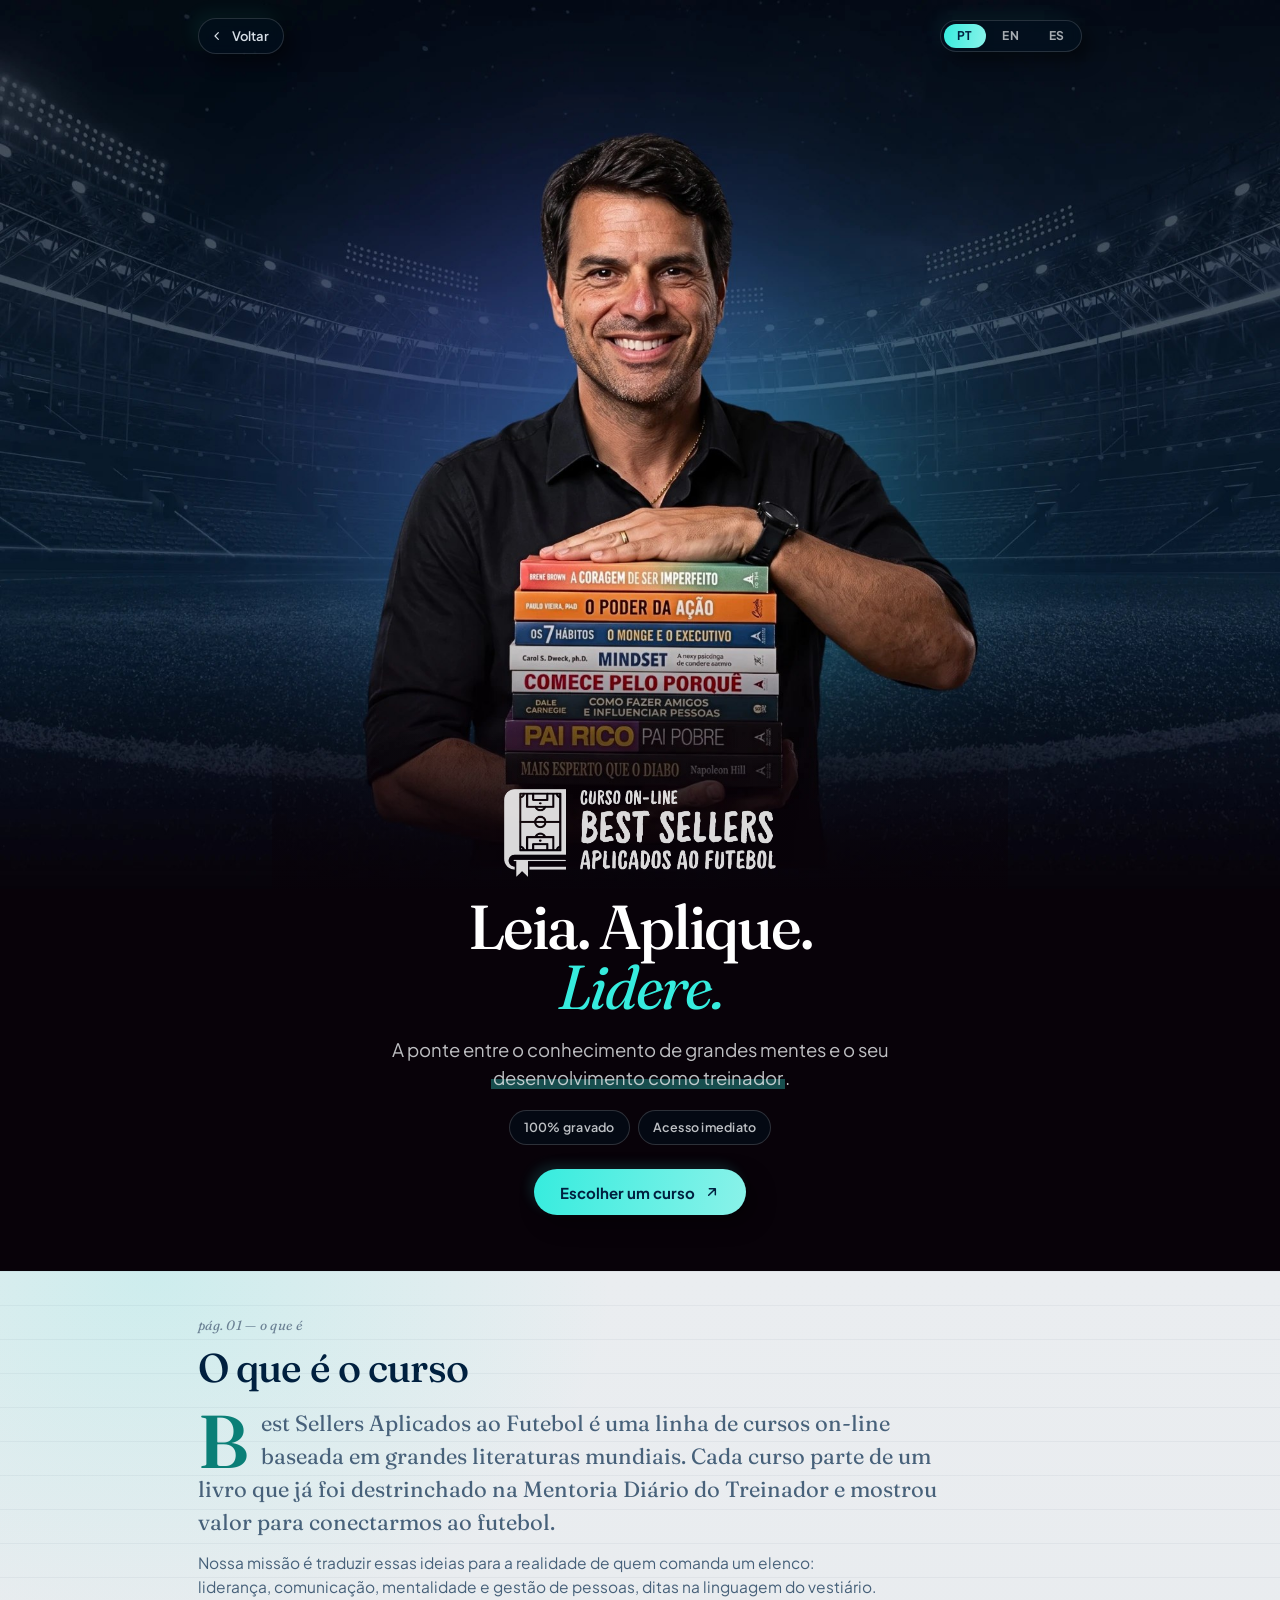
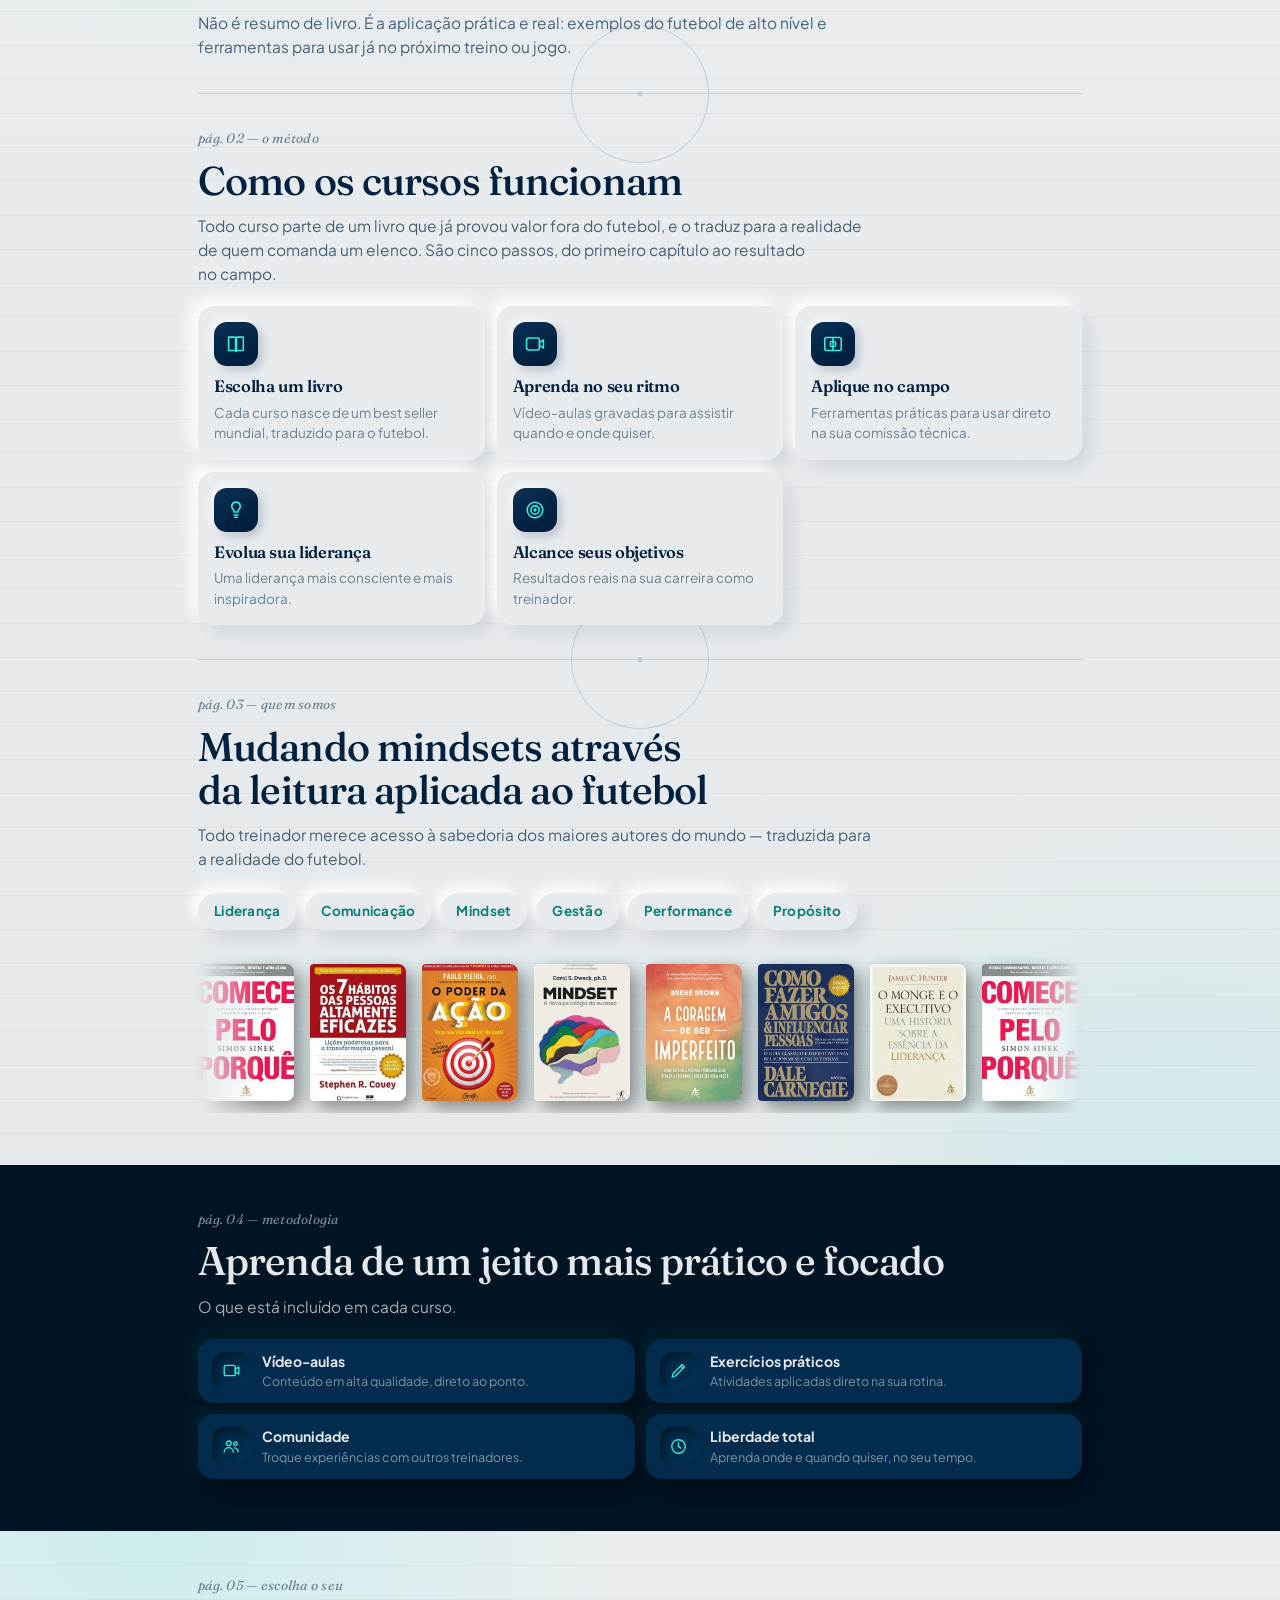
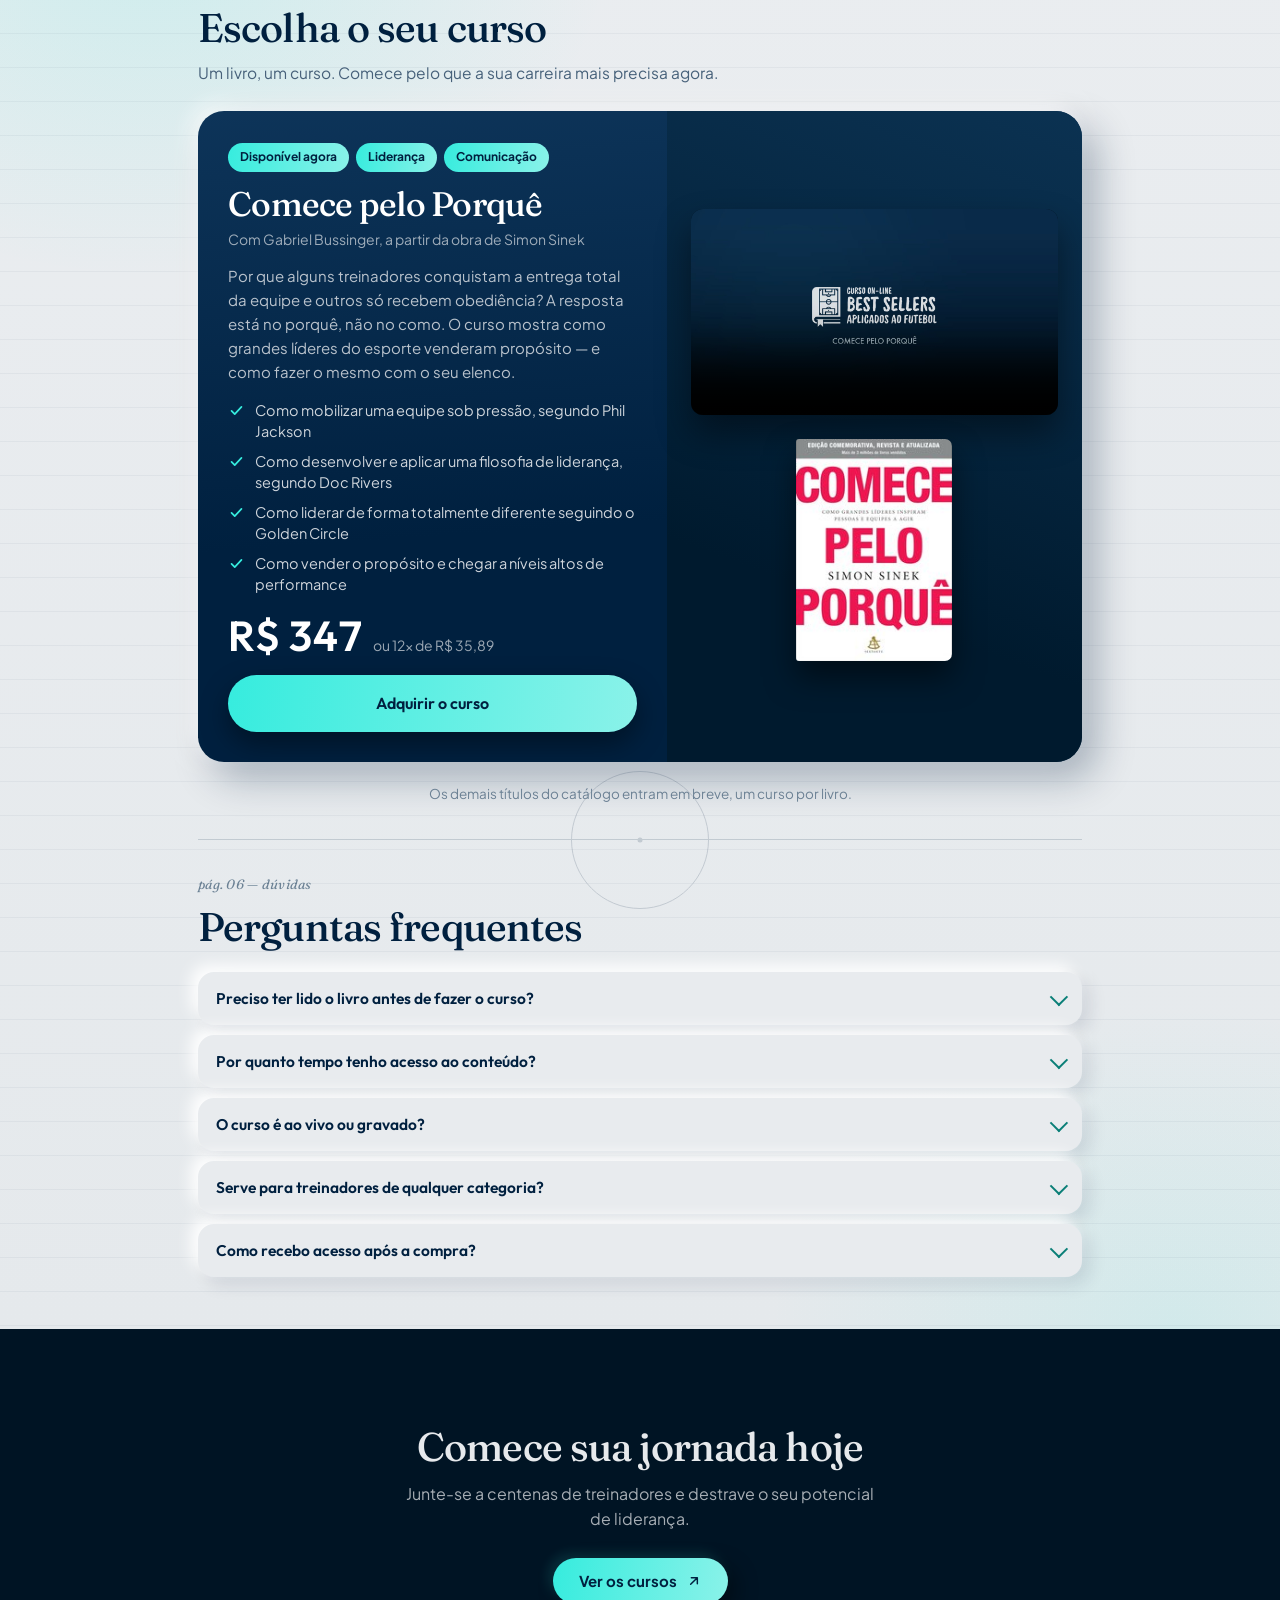
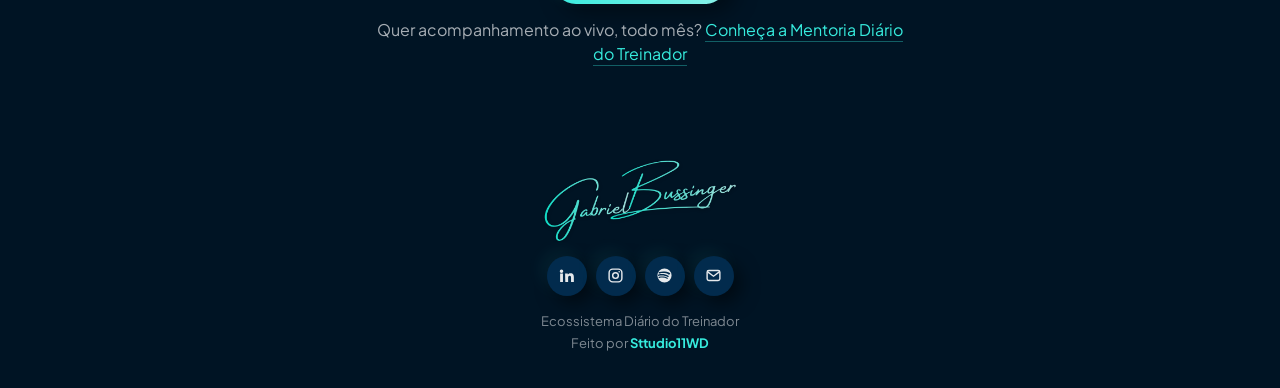
==== commit e6136719: "Redesign completo do site Diário do Treinador Quatro páginas estáticas com o novo sistema de design " ====
--- a/bestsellers.html
+++ b/bestsellers.html
@@ -1,281 +1,3513 @@
 <!DOCTYPE html>
 <html lang="pt-BR">
 <head>
-<meta charset="UTF-8" />
-<meta name="viewport" content="width=device-width, initial-scale=1.0" />
-<meta name="theme-color" content="#0f1f3d" />
-<title>Best Sellers Aplicados ao Futebol | Gabriel Bussinger</title>
-<meta name="description" content="Best Sellers Aplicados ao Futebol — a sabedoria dos maiores livros do mundo, conectada à prática do treinador de futebol." />
-
-<link rel="icon" type="image/x-icon" href="images/favicon.ico" />
-<link rel="icon" type="image/png" sizes="16x16" href="images/favicon-16.png" />
-<link rel="icon" type="image/png" sizes="32x32" href="images/favicon-32.png" />
-<link rel="icon" type="image/png" sizes="48x48" href="images/favicon-48.png" />
-<link rel="icon" type="image/png" sizes="256x256" href="images/favicon.png" />
-<link rel="apple-touch-icon" sizes="180x180" href="images/apple-touch-icon.png" />
-
-<meta property="og:type" content="website" />
-<meta property="og:site_name" content="Diário do Treinador" />
-<meta property="og:title" content="Best Sellers Aplicados ao Futebol | Gabriel Bussinger" />
-<meta property="og:description" content="A sabedoria dos maiores livros do mundo, conectada à prática do treinador de futebol." />
-<meta property="og:image" content="https://diariodotreinador.com.br/images/og-share.jpg" />
-<meta property="og:image:width" content="1200" />
-<meta property="og:image:height" content="630" />
-<meta property="og:url" content="https://diariodotreinador.com.br/bestsellers.html" />
-<meta property="og:locale" content="pt_BR" />
+<meta charset="utf-8">
+<meta name="viewport" content="width=device-width, initial-scale=1">
+<meta name="theme-color" content="#001424">
+<title>Best Sellers Aplicados ao Futebol — cursos | Diário do Treinador</title>
+<meta name="description" content="Cursos on-line que traduzem os grandes livros de liderança, mindset e comunicação para a realidade do treinador de futebol.">
+<link rel="canonical" href="https://www.diariodotreinador.com.br/bestsellers.html">
+<link rel="icon" href="favicon.svg" type="image/svg+xml">
+<link rel="apple-touch-icon" href="apple-touch-icon.png">
+
+<meta property="og:type" content="website">
+<meta property="og:site_name" content="Diário do Treinador">
+<meta property="og:locale" content="pt_BR">
+<meta property="og:title" content="Best Sellers Aplicados ao Futebol — cursos | Diário do Treinador">
+<meta property="og:description" content="Cursos on-line que traduzem os grandes livros de liderança, mindset e comunicação para a realidade do treinador de futebol.">
+<meta property="og:url" content="https://www.diariodotreinador.com.br/bestsellers.html">
+<meta property="og:image" content="https://www.diariodotreinador.com.br/hero-livros.jpg">
+<meta name="twitter:card" content="summary_large_image">
 
 <link rel="preconnect" href="https://fonts.googleapis.com">
 <link rel="preconnect" href="https://fonts.gstatic.com" crossorigin>
-<link href="https://fonts.googleapis.com/css2?family=Protest+Riot&family=Carlito:ital,wght@0,700;0,400;1,400&display=swap" rel="stylesheet">
-
-<link rel="stylesheet" href="css/style-bestsellers2.css" />
+<link rel="stylesheet" href="https://fonts.googleapis.com/css2?family=Fraunces:ital,opsz,wght,SOFT,WONK@0,9..144,300..700,0..100,0..1;1,9..144,300..700,0..100,0..1&family=Outfit:wght@400;500;600&family=Plus+Jakarta+Sans:wght@400;500;600;700&display=swap">
+
+<style>
+  :root{
+    /* paleta — versão escura */
+    --mint:#36ECDE;
+    --mint-12:rgba(54,236,222,.10);
+    --mint-24:rgba(54,236,222,.18);
+    --teal:#36ECDE;          /* no escuro o mint puro já passa em contraste */
+    --ink:#E6E9EC;           /* tinta clara sobre fundo navy */
+    --ink-65:rgba(230,233,236,.72);
+    --ink-45:rgba(230,233,236,.55);
+    --paper:#001424;         /* fundo da página */
+    --card:#00203F;          /* Core Navy vira a superfície dos cards */
+    --borda:rgba(54,236,222,.16);
+    --borda-forte:rgba(54,236,222,.38);
+    --sombra:0 1px 3px rgba(0,0,0,.35);
+    --sombra-alta:0 14px 34px rgba(0,0,0,.45);
+    --brilho:0 14px 30px rgba(0,0,0,.45),0 0 0 1px rgba(54,236,222,.05);
+
+    /* gradientes — luz vinda de cima à esquerda, como no palco */
+    --g-card:linear-gradient(176deg,#0A2F52,#00203F 58%);
+    --g-card-alto:linear-gradient(176deg,#0D3459,#00203F 62%);
+    --g-borda:linear-gradient(155deg,rgba(54,236,222,.40),rgba(54,236,222,.05) 46%,rgba(54,236,222,.16));
+    --g-borda-fraca:linear-gradient(150deg,rgba(54,236,222,.26),rgba(54,236,222,.04));
+    --g-borda-forte:linear-gradient(150deg,rgba(54,236,222,.68),rgba(54,236,222,.12));
+    --g-mint:linear-gradient(100deg,#36ECDE,#8AF2E9);
+
+    /* tipo */
+    --display:"Outfit","Helvetica Neue",Arial,sans-serif;
+    --corpo:"Plus Jakarta Sans","Helvetica Neue",Arial,sans-serif;
+
+    /* medidas */
+    --wrap:900px;
+    --gutter:18px;
+    --r-secao:26px;
+    --r-cartao:16px;
+    --r-tile:13px;
+  }
+
+  *{box-sizing:border-box}
+
+  body::before{
+    content:"";
+    position:fixed;
+    inset:0;
+    z-index:-2;
+    pointer-events:none;
+    background:
+      radial-gradient(58% 38% at 10% 2%, rgba(54,236,222,.16), transparent 62%),
+      radial-gradient(46% 32% at 94% 24%, rgba(54,236,222,.09), transparent 64%),
+      radial-gradient(74% 42% at 50% 104%, rgba(54,236,222,.08), transparent 62%);
+  }
+
+  body{
+    margin:0;
+    background:var(--paper);
+    color:var(--ink);
+    font-family:var(--corpo);
+    font-size:16px;
+    line-height:1.55;
+    -webkit-font-smoothing:antialiased;
+  }
+
+  a{color:inherit}
+  img,video{max-width:100%}
+
+  h1,h2,h3{
+    font-family:"Fraunces",Georgia,"Times New Roman",serif;
+    font-optical-sizing:auto;
+    /* SOFT 0 e WONK 0 deixam a Fraunces clássica em vez de estilizada */
+    font-variation-settings:"SOFT" 0,"WONK" 0;
+    font-weight:600;
+    letter-spacing:-.022em;
+    line-height:1.08;
+    text-wrap:balance;
+    margin:0;
+  }
+
+  .destaque{color:var(--mint)}
+
+  :focus-visible{
+    outline:3px solid var(--teal);
+    outline-offset:3px;
+    border-radius:6px;
+  }
+
+  .faixa{
+    width:100%;
+    max-width:var(--wrap);
+    margin-inline:auto;
+    padding-inline:var(--gutter);
+  }
+
+  /* ===================== TOPO COM VÍDEO ===================== */
+
+  .topo{
+    position:relative;
+    isolation:isolate;
+    padding-block:16px 0;
+  }
+
+  /* aurora mint atrás do vídeo */
+  .topo::before{
+    content:"";
+    position:absolute;
+    inset:0 0 34% 0;
+    z-index:-1;
+    background:
+      radial-gradient(72% 92% at 16% 2%, rgba(54,236,222,.24), transparent 64%),
+      radial-gradient(60% 78% at 90% 0%, rgba(54,236,222,.13), transparent 68%),
+      linear-gradient(180deg,#00395F,#002542 42%,var(--paper) 88%);
+  }
+
+  .barra-idiomas{
+    display:flex;
+    justify-content:flex-end;
+    margin-bottom:14px;
+  }
+
+  .idiomas{
+    display:inline-flex;
+    gap:3px;
+    background:rgba(0,20,36,.62);
+    border:1px solid var(--borda);
+    border-radius:99px;
+    padding:3px;
+    backdrop-filter:blur(6px);
+  }
+
+  .idiomas button{
+    font-family:var(--corpo);
+    font-size:12px;
+    font-weight:700;
+    letter-spacing:.06em;
+    color:var(--ink-65);
+    background:transparent;
+    border:0;
+    border-radius:99px;
+    padding:6px 13px;
+    line-height:1;
+    cursor:pointer;
+    transition:background .16s ease,color .16s ease;
+  }
+  .idiomas button:hover{background:rgba(255,255,255,.08);color:var(--ink)}
+  .idiomas button[aria-pressed="true"]{background:var(--g-mint);color:#00203F}
+
+  .palco{
+    position:relative;
+    border-radius:var(--r-secao);
+    overflow:hidden;
+    background:#00203F padding-box,var(--g-borda) border-box;
+    border:1px solid transparent;
+    box-shadow:var(--sombra-alta);
+    aspect-ratio:1/1;
+  }
+  @media (min-width:560px){
+    .palco{aspect-ratio:16/9}
+  }
+  .palco video{
+    width:100%;
+    height:100%;
+    object-fit:cover;
+    display:block;
+  }
+
+  /* cartão de identidade sobreposto ao vídeo */
+  .identidade{
+    position:relative;
+    z-index:2;
+    margin:-54px auto 0;
+    max-width:660px;
+    background:var(--g-card-alto) padding-box,var(--g-borda) border-box;
+    border:1px solid transparent;
+    border-radius:var(--r-secao);
+    box-shadow:var(--sombra-alta);
+    padding:0 24px 28px;
+    text-align:center;
+  }
+
+  .retrato{
+    width:96px;
+    height:96px;
+    border-radius:50%;
+    display:block;
+    margin:-48px auto 0;
+    border:4px solid var(--card);
+    background:#00203F;
+    box-shadow:0 0 0 2px var(--mint);
+  }
+
+  .assinatura{
+    display:block;
+    width:min(280px,80%);
+    height:auto;
+    margin:14px auto 0;
+  }
+
+  .slogan{
+    margin:12px auto 0;
+    max-width:40ch;
+    color:var(--ink-65);
+    font-size:15.5px;
+  }
+
+  /* ===================== CORPO ===================== */
+
+  .corpo{
+    display:flex;
+    flex-direction:column;
+    gap:20px;
+    padding-block:24px 34px;
+  }
+
+  .secao{
+    background:var(--g-card) padding-box,var(--g-borda) border-box;
+    border:1px solid transparent;
+    border-radius:var(--r-secao);
+    box-shadow:var(--sombra);
+    padding:26px 20px;
+  }
+
+  .secao-titulo{
+    font-size:clamp(21px,4.6vw,26px);
+    text-align:center;
+  }
+
+  .secao-resumo{
+    margin:8px auto 0;
+    max-width:44ch;
+    text-align:center;
+    color:var(--ink-45);
+    font-size:14.5px;
+  }
+
+  /* --- faixa de credenciais --- */
+
+  .credenciais{
+    list-style:none;
+    margin:0;
+    padding:0;
+    display:grid;
+    grid-template-columns:repeat(2,minmax(0,1fr));
+    gap:14px;
+  }
+
+  .credencial{
+    display:flex;
+    flex-direction:column;
+    align-items:center;
+    text-align:center;
+    gap:8px;
+  }
+
+  .tile{
+    width:46px;
+    height:46px;
+    border-radius:var(--r-tile);
+    display:grid;
+    place-items:center;
+    flex:none;
+  }
+  .tile svg{width:22px;height:22px;display:block}
+  .tile-mint{background:linear-gradient(145deg,rgba(54,236,222,.28),rgba(54,236,222,.07));color:var(--mint)}
+  .tile-teal{background:linear-gradient(145deg,rgba(54,236,222,.18),rgba(54,236,222,.04));color:var(--mint)}
+  .tile-navy{background:linear-gradient(145deg,rgba(255,255,255,.13),rgba(255,255,255,.03));color:var(--ink)}
+
+  .credencial b{
+    font-family:var(--display);
+    font-weight:600;
+    font-size:15px;
+    line-height:1.2;
+  }
+  .credencial span{
+    color:var(--ink-45);
+    font-size:13px;
+    line-height:1.35;
+  }
+
+  @media (min-width:680px){
+    .credenciais{grid-template-columns:repeat(4,minmax(0,1fr))}
+  }
+
+  /* --- listas de links --- */
+
+  .links{
+    list-style:none;
+    margin:20px 0 0;
+    padding:0;
+    display:grid;
+    gap:12px;
+  }
+
+  @media (min-width:680px){
+    .links-duplo{grid-template-columns:repeat(2,minmax(0,1fr))}
+  }
+
+  .link{
+    display:flex;
+    align-items:flex-start;
+    gap:13px;
+    height:100%;
+    background:var(--g-card) padding-box,var(--g-borda-fraca) border-box;
+    border:1px solid transparent;
+    border-radius:var(--r-cartao);
+    padding:15px 16px;
+    text-decoration:none;
+    transition:box-shadow .18s ease,transform .18s ease;
+  }
+  .link:hover{
+    background:var(--g-card-alto) padding-box,var(--g-borda-forte) border-box;
+    box-shadow:var(--brilho);
+    transform:translateY(-2px);
+  }
+
+  .link-texto{flex:1;min-width:0}
+
+  .link-titulo{
+    display:block;
+    font-family:var(--display);
+    font-weight:600;
+    font-size:16px;
+    line-height:1.25;
+  }
+
+  .link-desc{
+    display:block;
+    margin-top:3px;
+    color:var(--ink-45);
+    font-size:13.5px;
+    line-height:1.45;
+  }
+
+  .seta{
+    flex:none;
+    width:17px;
+    height:17px;
+    margin-top:3px;
+    color:var(--ink-45);
+    transition:transform .18s ease,color .18s ease;
+  }
+  .link:hover .seta{color:var(--teal);transform:translate(2px,-2px)}
+
+  /* --- agenda --- */
+
+  .evento{
+    margin-top:20px;
+    border:1px solid transparent;
+    border-radius:var(--r-cartao);
+    padding:16px;
+    background:
+      linear-gradient(168deg,rgba(54,236,222,.14),rgba(0,32,63,0) 54%) padding-box,
+      var(--g-card-alto) padding-box,
+      var(--g-borda) border-box;
+  }
+
+  .evento-topo{
+    display:flex;
+    gap:14px;
+    align-items:flex-start;
+  }
+
+  .data{
+    flex:none;
+    width:60px;
+    background:linear-gradient(170deg,rgba(255,255,255,.13),rgba(255,255,255,.03));
+    border:1px solid var(--borda);
+    border-radius:var(--r-tile);
+    padding:9px 0 8px;
+    text-align:center;
+  }
+  .data .dia{
+    display:block;
+    font-family:var(--display);
+    font-weight:600;
+    font-size:26px;
+    line-height:1;
+    font-variant-numeric:tabular-nums;
+  }
+  .data .mes{
+    display:block;
+    margin-top:3px;
+    color:var(--teal);
+    font-size:11px;
+    font-weight:700;
+    letter-spacing:.09em;
+  }
+
+  .evento-tema{
+    font-size:18px;
+    margin:0;
+  }
+  .evento-local{
+    margin:4px 0 0;
+    color:var(--ink-45);
+    font-size:14px;
+  }
+
+  .detalhes{
+    list-style:none;
+    display:flex;
+    flex-wrap:wrap;
+    gap:7px;
+    margin:13px 0 0;
+    padding:0;
+  }
+  .detalhe{
+    display:inline-flex;
+    align-items:center;
+    gap:5px;
+    background:linear-gradient(170deg,rgba(255,255,255,.09),rgba(255,255,255,.02));
+    border:1px solid var(--borda);
+    border-radius:99px;
+    padding:5px 11px;
+    font-size:12.5px;
+    color:var(--ink-65);
+    white-space:nowrap;
+  }
+  .detalhe svg{width:13px;height:13px;flex:none;color:var(--ink-45)}
+
+  .botao-inscrever{
+    display:block;
+    margin-top:15px;
+    background:var(--g-mint);
+    color:#00203F;
+    box-shadow:0 8px 22px rgba(54,236,222,.18);
+    text-align:center;
+    text-decoration:none;
+    font-family:var(--display);
+    font-weight:600;
+    font-size:15px;
+    padding:13px 18px;
+    border-radius:99px;
+    transition:opacity .18s ease,transform .18s ease;
+  }
+  .botao-inscrever:hover{opacity:.9;transform:translateY(-1px)}
+
+  /* --- banner final --- */
+
+  .banner{
+    position:relative;
+    overflow:hidden;
+    isolation:isolate;
+    border-radius:var(--r-secao);
+    background:
+      radial-gradient(76% 130% at 8% -6%, rgba(255,255,255,.5), transparent 56%),
+      linear-gradient(118deg,#12CFC2 2%,#36ECDE 36%,#7BEFE5 70%,#B6F8F2 100%);
+    color:#00203F;
+    padding:34px 22px 32px;
+    text-align:center;
+  }
+
+  /* campo visto de cima: grande área em cada extremidade,
+     círculo central no meio, cortado pela linha do meio-campo */
+  .campo{
+    position:absolute;
+    inset:0;
+    z-index:-1;
+    color:#00203F;
+    opacity:.2;
+    pointer-events:none;
+  }
+
+  /* mantém a espessura das linhas igual nos dois SVGs, que têm escalas diferentes */
+  .campo svg *{vector-effect:non-scaling-stroke}
+
+  /* mobile: campo na vertical — áreas em cima e embaixo.
+     o deslocamento de 24.07% = (altura-largura)/2·altura da caixa antes de girar,
+     que é o que encosta a linha de fundo na borda depois do rotate. */
+  .campo-area{
+    position:absolute;
+    left:50%;
+    width:26%;
+    height:auto;
+    aspect-ratio:84/162;
+  }
+  .campo-area.esq{top:0;translate:-50% -24.07%;rotate:90deg}
+  .campo-area.dir{bottom:0;translate:-50% 24.07%;rotate:-90deg}
+
+  .campo-meio{
+    position:absolute;
+    left:0;
+    right:0;
+    top:50%;
+    height:1.5px;
+    margin-top:-.75px;
+    background:currentColor;
+  }
+
+  .campo-circulo{
+    position:absolute;
+    left:50%;
+    top:50%;
+    width:40%;
+    height:auto;
+    aspect-ratio:1;
+    translate:-50% -50%;
+  }
+
+  /* desktop: campo na horizontal — áreas nas duas extremidades */
+  @media (min-width:560px){
+    .campo-area{left:auto;width:auto;height:80%}
+    .campo-area.esq{left:0;top:50%;translate:0 -50%;rotate:none}
+    .campo-area.dir{right:0;bottom:auto;top:50%;translate:0 -50%;rotate:none;scale:-1 1}
+
+    .campo-meio{
+      left:50%;
+      right:auto;
+      top:0;
+      bottom:0;
+      width:1.5px;
+      height:auto;
+      margin-top:0;
+      margin-left:-.75px;
+    }
+
+    .campo-circulo{width:auto;height:54%}
+  }
+
+  .banner h2{
+    font-size:clamp(25px,5.9vw,34px);
+    max-width:20ch;
+    margin-inline:auto;
+  }
+
+  .banner-lema{
+    font-family:var(--display);
+    font-weight:500;
+    font-size:clamp(15px,3.2vw,17px);
+    letter-spacing:-.005em;
+    margin:8px auto 0;
+    color:rgba(0,32,63,.7);
+  }
+
+  .banner p{
+    margin:11px auto 0;
+    max-width:46ch;
+    color:rgba(0,32,63,.76);
+    font-size:15px;
+  }
+
+  .botao-mint{
+    display:inline-block;
+    margin-top:22px;
+    background:#00203F;
+    color:var(--mint);
+    text-decoration:none;
+    font-family:var(--display);
+    font-weight:600;
+    font-size:16px;
+    padding:14px 30px;
+    border-radius:99px;
+    transition:transform .18s ease,box-shadow .18s ease;
+  }
+  .botao-mint:hover{
+    transform:translateY(-2px);
+    box-shadow:0 10px 24px rgba(0,32,63,.3);
+  }
+
+  /* --- rodapé --- */
+
+  .rodape{
+    display:flex;
+    flex-direction:column;
+    align-items:center;
+    gap:14px;
+    text-align:center;
+    padding-block:6px 34px;
+  }
+
+  .assinatura-rodape{width:min(200px,58%);height:auto;display:block;opacity:.85}
+
+  .sociais{display:flex;gap:9px}
+
+  .social{
+    width:40px;
+    height:40px;
+    border-radius:50%;
+    background:var(--card);
+    border:1px solid var(--borda);
+    color:var(--ink);
+    display:grid;
+    place-items:center;
+    transition:background .18s ease,color .18s ease,transform .18s ease;
+  }
+  .social svg{width:17px;height:17px;display:block}
+  .social:hover{background:var(--g-mint);color:#00203F;transform:translateY(-2px)}
+
+  .creditos{
+    font-size:13px;
+    color:var(--ink-45);
+    line-height:1.7;
+    margin:0;
+  }
+  .creditos a{color:var(--teal);font-weight:700;text-decoration:none}
+  .creditos a:hover{text-decoration:underline}
+
+  /* ===================== TOPBAR ===================== */
+
+  .topbar{
+    display:flex;
+    align-items:center;
+    justify-content:space-between;
+    gap:12px;
+    margin-bottom:14px;
+  }
+
+  .voltar{
+    display:inline-flex;
+    align-items:center;
+    gap:7px;
+    background:rgba(0,20,36,.62);
+    border:1px solid var(--borda);
+    border-radius:99px;
+    padding:7px 14px 7px 10px;
+    font-size:13px;
+    font-weight:600;
+    color:var(--ink-65);
+    text-decoration:none;
+    backdrop-filter:blur(6px);
+    transition:color .16s ease,border-color .16s ease;
+  }
+  .voltar svg{width:16px;height:16px;flex:none}
+  .voltar:hover{color:var(--ink);border-color:var(--borda-forte)}
+
+  .palco-foto{
+    width:100%;
+    height:100%;
+    object-fit:cover;
+    object-position:58% 38%;
+    display:block;
+  }
+
+  /* ===================== MARCA DO ECOSSISTEMA ===================== */
+
+  .marca-eco{
+    width:84px;
+    height:84px;
+    border-radius:24px;
+    margin:-42px auto 0;
+    display:grid;
+    place-items:center;
+    background:var(--g-mint);
+    border:4px solid var(--card);
+    box-shadow:0 0 0 1px rgba(54,236,222,.45);
+    color:#00203F;
+  }
+  .marca-eco svg{width:38px;height:38px;display:block}
+
+  .eco-titulo{
+    font-size:clamp(27px,6.4vw,37px);
+    margin-top:14px;
+  }
+
+  /* ===================== ESTEIRAS (carrosséis) =====================
+     cada trilho tem o conteúdo duplicado; a animação anda -50%,
+     então o ponto de retorno cai exatamente sobre a cópia. */
+  .esteira{
+    overflow:hidden;
+    -webkit-mask-image:linear-gradient(90deg,transparent,#000 7%,#000 93%,transparent);
+    mask-image:linear-gradient(90deg,transparent,#000 7%,#000 93%,transparent);
+  }
+  .esteira-trilho{
+    display:flex;
+    width:max-content;
+    animation:correr var(--tempo,34s) linear infinite;
+  }
+  .esteira:hover .esteira-trilho,
+  .esteira:focus-within .esteira-trilho{animation-play-state:paused}
+
+  @keyframes correr{to{transform:translateX(-50%)}}
+
+  @media (prefers-reduced-motion:reduce){
+    .esteira{overflow-x:auto;-webkit-mask-image:none;mask-image:none}
+    .esteira-trilho{animation:none;width:auto}
+  }
+
+  /* esteira 1 — pilares do método */
+  .esteira-pilares{margin-top:18px;--tempo:36s}
+
+  .pilares{list-style:none;margin:0;padding:0}
+  .pilar{
+    white-space:nowrap;
+    flex:none;
+    margin-right:8px;
+    border:1px solid var(--borda);
+    border-radius:99px;
+    padding:6px 13px;
+    font-size:12.5px;
+    color:var(--ink-65);
+    background:linear-gradient(170deg,rgba(255,255,255,.08),rgba(255,255,255,.02));
+  }
+
+  /* esteira 2 — marcas do ecossistema */
+  .esteira-marcas{--tempo:30s}
+  .esteira-marcas .esteira-trilho{align-items:center;padding-block:4px}
+  .esteira-marcas img{
+    height:34px;
+    width:auto;
+    display:block;
+    flex:none;
+    margin-right:34px;
+    opacity:.85;
+  }
+
+  /* ===================== SELOS ===================== */
+
+  .selos{
+    list-style:none;
+    display:flex;
+    flex-wrap:wrap;
+    justify-content:center;
+    gap:7px;
+    margin:0 0 14px;
+    padding:0;
+  }
+  .selo{
+    display:inline-flex;
+    align-items:center;
+    border-radius:99px;
+    padding:5px 12px;
+    font-size:12px;
+    font-weight:700;
+    letter-spacing:.01em;
+  }
+  .banner .selo-solido{background:#00203F;color:var(--mint)}
+  .banner .selo-vazado{border:1px solid rgba(0,32,63,.3);color:rgba(0,32,63,.78)}
+  .secao .selo-solido{background:var(--g-mint);color:#00203F}
+  .secao .selo-vazado{border:1px solid var(--borda);color:var(--ink-65)}
+
+  /* ===================== PRATELEIRA DE LIVROS ===================== */
+
+  .esteira-livros{margin-top:18px;--tempo:52s}
+  .esteira-livros .esteira-trilho{padding-block:2px 6px}
+
+  .livro{flex:none;width:104px;margin-right:14px}
+  .livro img{
+    display:block;
+    width:104px;
+    height:148px;
+    object-fit:cover;
+    border-radius:9px;
+    border:1px solid var(--borda);
+    box-shadow:0 10px 22px rgba(0,0,0,.45);
+  }
+  .livro b{
+    display:block;
+    margin-top:9px;
+    font-size:12px;
+    font-weight:600;
+    line-height:1.3;
+  }
+  .livro span{
+    display:block;
+    margin-top:2px;
+    color:var(--ink-45);
+    font-size:11.5px;
+    line-height:1.3;
+  }
+
+  /* card sem link, para o que ainda não abriu */
+  .link.indisponivel{
+    opacity:.6;
+    cursor:default;
+  }
+  .link.indisponivel:hover{
+    background:var(--g-card) padding-box,var(--g-borda-fraca) border-box;
+    box-shadow:none;
+    transform:none;
+  }
+
+  /* ===================== METODOLOGIA (sequência real: 3 partes) ===================== */
+
+  .passos{
+    list-style:none;
+    margin:20px 0 0;
+    padding:0;
+    display:grid;
+    gap:12px;
+  }
+  @media (min-width:700px){
+    .passos{grid-template-columns:repeat(3,minmax(0,1fr))}
+  }
+
+  .passo{
+    background:var(--g-card-alto) padding-box,var(--g-borda-fraca) border-box;
+    border:1px solid transparent;
+    border-radius:var(--r-cartao);
+    padding:16px;
+    height:100%;
+  }
+  .passo-num{
+    display:block;
+    font-family:var(--display);
+    font-weight:600;
+    font-size:15px;
+    color:var(--mint);
+    letter-spacing:.02em;
+  }
+  .passo h3{
+    font-size:16.5px;
+    margin:6px 0 0;
+  }
+  .passo p{
+    margin:7px 0 0;
+    color:var(--ink-45);
+    font-size:13.5px;
+    line-height:1.5;
+  }
+
+  /* ===================== LISTAS COM ÍCONE ===================== */
+
+  .itens{
+    list-style:none;
+    margin:20px 0 0;
+    padding:0;
+    display:grid;
+    gap:11px;
+  }
+  @media (min-width:640px){
+    .itens{grid-template-columns:repeat(2,minmax(0,1fr))}
+  }
+
+  .item{
+    display:flex;
+    align-items:flex-start;
+    gap:12px;
+    background:var(--g-card-alto) padding-box,var(--g-borda-fraca) border-box;
+    border:1px solid transparent;
+    border-radius:var(--r-cartao);
+    padding:13px 14px;
+    height:100%;
+  }
+  .item .tile{width:38px;height:38px}
+  .item .tile svg{width:19px;height:19px}
+  .item-texto{flex:1;min-width:0;font-size:14px;line-height:1.45}
+  .item-texto strong{font-weight:700}
+  .item-texto small{
+    display:block;
+    margin-top:2px;
+    color:var(--ink-45);
+    font-size:12.5px;
+  }
+
+  /* ===================== DEPOIMENTOS ===================== */
+
+  .esteira-depoimentos{margin-top:20px;--tempo:60s}
+  .esteira-depoimentos .esteira-trilho{padding-block:2px 4px;align-items:stretch}
+
+  .depoimento{
+    flex:none;
+    width:272px;
+    margin:0 12px 0 0;
+    display:flex;
+    flex-direction:column;
+    background:
+      linear-gradient(168deg,rgba(54,236,222,.12),rgba(0,32,63,0) 56%) padding-box,
+      var(--g-card-alto) padding-box,
+      var(--g-borda) border-box;
+    border:1px solid transparent;
+    border-radius:var(--r-cartao);
+    padding:16px;
+    text-align:left;
+  }
+  .depoimento .aspas{
+    font-family:var(--display);
+    font-weight:600;
+    font-size:30px;
+    line-height:.7;
+    color:var(--mint);
+  }
+  .depoimento p{
+    margin:10px 0 0;
+    font-size:14px;
+    line-height:1.5;
+    color:var(--ink-65);
+  }
+
+  /* ===================== PLANOS ===================== */
+
+  .planos{
+    display:grid;
+    gap:14px;
+    margin-top:22px;
+  }
+  @media (min-width:760px){
+    .planos{grid-template-columns:repeat(2,minmax(0,1fr));align-items:start}
+  }
+
+  .plano{
+    position:relative;
+    isolation:isolate;
+    overflow:hidden;
+    border-radius:var(--r-secao);
+    padding:22px 18px 20px;
+    text-align:center;
+    height:100%;
+    display:flex;
+    flex-direction:column;
+  }
+
+  .plano-escuro{
+    background:var(--g-card-alto) padding-box,var(--g-borda) border-box;
+    border:1px solid transparent;
+  }
+
+  .plano-destaque{
+    background:
+      radial-gradient(76% 120% at 8% -8%, rgba(255,255,255,.5), transparent 56%),
+      linear-gradient(118deg,#12CFC2 2%,#36ECDE 36%,#7BEFE5 70%,#B6F8F2 100%);
+    color:#00203F;
+  }
+  .plano-destaque .campo{opacity:.14}
+
+  .fita{
+    display:inline-block;
+    align-self:center;
+    background:#00203F;
+    color:var(--mint);
+    border-radius:99px;
+    padding:6px 14px;
+    font-size:11.5px;
+    font-weight:700;
+    letter-spacing:.02em;
+    margin-bottom:14px;
+  }
+
+  .plano-nome{
+    display:block;
+    font-family:var(--display);
+    font-weight:600;
+    font-size:19px;
+  }
+
+  .preco{
+    display:block;
+    font-family:var(--display);
+    font-weight:600;
+    font-size:clamp(38px,9vw,48px);
+    line-height:1.05;
+    margin-top:8px;
+    font-variant-numeric:tabular-nums;
+  }
+  .preco-unit{
+    display:block;
+    font-size:14px;
+    margin-top:2px;
+  }
+  .preco-alt{
+    display:block;
+    font-size:13px;
+    margin-top:6px;
+  }
+  .plano-escuro .preco-unit{color:var(--ink-65)}
+  .plano-escuro .preco-alt{color:var(--ink-45)}
+  .plano-destaque .preco-unit{color:rgba(0,32,63,.78)}
+  .plano-destaque .preco-alt{color:rgba(0,32,63,.62)}
+
+  .checklist{
+    list-style:none;
+    margin:18px 0 0;
+    padding:0;
+    text-align:left;
+    display:flex;
+    flex-direction:column;
+    gap:9px;
+    flex:1;
+  }
+  .checklist li{
+    display:flex;
+    align-items:flex-start;
+    gap:9px;
+    font-size:14px;
+    line-height:1.4;
+  }
+  .checklist svg{
+    width:17px;
+    height:17px;
+    flex:none;
+    margin-top:2px;
+  }
+  .plano-escuro .checklist li{color:var(--ink-65)}
+  .plano-escuro .checklist svg{color:var(--mint)}
+  .plano-destaque .checklist li{color:rgba(0,32,63,.85)}
+  .plano-destaque .checklist svg{color:#00203F}
+
+  .plano-cta{
+    display:block;
+    margin-top:20px;
+    text-align:center;
+    text-decoration:none;
+    font-family:var(--display);
+    font-weight:600;
+    font-size:15.5px;
+    padding:14px 18px;
+    border-radius:99px;
+    transition:transform .18s ease,box-shadow .18s ease,opacity .18s ease;
+  }
+  .plano-destaque .plano-cta{
+    background:#00203F;
+    color:var(--mint);
+  }
+  .plano-destaque .plano-cta:hover{transform:translateY(-2px);box-shadow:0 10px 24px rgba(0,32,63,.3)}
+  .plano-escuro .plano-cta{
+    background:var(--g-mint);
+    color:#00203F;
+    box-shadow:0 8px 22px rgba(54,236,222,.16);
+  }
+  .plano-escuro .plano-cta:hover{transform:translateY(-2px);opacity:.92}
+
+  .nota-planos{
+    margin:16px auto 0;
+    max-width:52ch;
+    text-align:center;
+    color:var(--ink-45);
+    font-size:12.5px;
+  }
+
+  /* tagline do topo */
+  .tagline{
+    margin:14px auto 0;
+    max-width:32ch;
+    font-family:var(--display);
+    font-weight:500;
+    font-size:clamp(16px,3.6vw,19px);
+    color:var(--mint);
+  }
+
+  /* ===================== FAIXA CLARA =====================
+     todos os componentes leem os mesmos tokens, então a faixa clara
+     é só um escopo que os redefine — nenhum componente precisa mudar. */
+
+  .zona-clara{
+    --ink:#00203F;
+    --ink-65:#47617A;
+    --ink-45:#6B8194;
+    --card:#FFFFFF;
+    --teal:#0A7F77;
+
+    --borda:rgba(0,32,63,.10);
+    --borda-forte:rgba(0,32,63,.26);
+
+    --g-card:linear-gradient(176deg,#FFFFFF,#F6F9FA 62%);
+    --g-card-alto:linear-gradient(176deg,#FFFFFF,#F1F6F8 64%);
+    --g-borda:linear-gradient(155deg,rgba(0,32,63,.18),rgba(0,32,63,.04) 46%,rgba(0,32,63,.10));
+    --g-borda-fraca:linear-gradient(150deg,rgba(0,32,63,.12),rgba(0,32,63,.03));
+    --g-borda-forte:linear-gradient(150deg,rgba(0,32,63,.34),rgba(0,32,63,.08));
+
+    --sombra:0 1px 3px rgba(0,32,63,.06);
+    --sombra-alta:0 12px 28px rgba(0,32,63,.10);
+    --brilho:0 12px 26px rgba(0,32,63,.13),0 0 0 1px rgba(0,32,63,.03);
+
+    color:var(--ink);
+    background:
+      radial-gradient(62% 40% at 12% 0%, rgba(54,236,222,.22), transparent 62%),
+      radial-gradient(52% 36% at 92% 100%, rgba(54,236,222,.14), transparent 64%),
+      linear-gradient(180deg,#EEF2F4,#E3E8EB);
+  }
+
+  /* o mint puro não passa em contraste sobre claro: vira teal escurecido */
+  .zona-clara .destaque{color:#0A7F77}
+
+  .zona-clara .passo-num{color:#0A7F77}
+  .zona-clara .depoimento .aspas{color:#0A7F77}
+  .zona-clara .depoimento{
+    background:
+      linear-gradient(168deg,rgba(54,236,222,.20),rgba(255,255,255,0) 56%) padding-box,
+      var(--g-card-alto) padding-box,
+      var(--g-borda) border-box;
+  }
+
+  .zona-clara .tile-mint{background:linear-gradient(145deg,#CFF6F1,#E9FBF9);color:#075B55}
+  .zona-clara .tile-teal{background:linear-gradient(145deg,#E2FAF6,#F3FDFC);color:#0A7F77}
+  .zona-clara .tile-navy{background:linear-gradient(145deg,rgba(0,32,63,.10),rgba(0,32,63,.03));color:#00203F}
+
+  .zona-clara .botao-inscrever{box-shadow:0 8px 22px rgba(10,127,119,.18)}
+
+  /* ===================== AJUSTE FINO DE MOBILE =====================
+     mesma composição, tudo um passo menor: tipo, respiro, tiles e raios */
+  @media (max-width:559px){
+    :root{
+      --r-secao:20px;
+      --r-cartao:13px;
+      --r-tile:11px;
+      --gutter:16px;
+    }
+
+    .corpo{gap:14px;padding-block:18px 26px}
+    .secao{padding:20px 15px}
+    .secao-titulo{font-size:19.5px}
+    .secao-resumo{margin-top:6px;font-size:13.5px}
+
+    /* identidade */
+    .identidade{margin-top:-44px;padding:0 18px 22px}
+    .retrato{width:80px;height:80px;margin-top:-40px;border-width:3px}
+    .assinatura{width:min(230px,72%);margin-top:12px}
+    .slogan{margin-top:9px;font-size:14.5px}
+
+    /* credenciais */
+    .credenciais{gap:11px}
+    .credencial{gap:7px}
+    .credencial b{font-size:14px}
+    .credencial span{font-size:12.5px}
+
+    .tile{width:40px;height:40px}
+    .tile svg{width:19px;height:19px}
+
+    /* links */
+    .links{margin-top:16px;gap:10px}
+    .link{gap:11px;padding:12px 13px}
+    .link-titulo{font-size:15px}
+    .link-desc{font-size:13px}
+    .seta{width:16px;height:16px}
+
+    /* agenda */
+    .evento{margin-top:16px;padding:14px}
+    .evento-topo{gap:12px}
+    .data{width:52px;padding:7px 0 6px}
+    .data .dia{font-size:23px}
+    .data .mes{font-size:10.5px}
+    .evento-tema{font-size:16.5px}
+    .evento-local{font-size:13.5px}
+    .detalhes{margin-top:11px;gap:6px}
+    .detalhe{padding:4px 9px;font-size:12px}
+    .botao-inscrever{margin-top:13px;padding:12px 16px;font-size:14.5px}
+
+    /* banner */
+    .banner{padding:26px 16px 24px}
+    .banner h2{font-size:23px}
+    .banner-lema{font-size:14.5px;margin-top:6px}
+    .banner p{margin-top:9px;font-size:14px}
+    .botao-mint{margin-top:18px;padding:13px 24px;font-size:15px}
+
+    /* campo vertical: encolhe junto com o banner */
+    .campo{opacity:.17}
+    .campo-area{width:23%}
+    .campo-circulo{width:36%}
+
+    /* rodapé */
+    .rodape{gap:12px;padding-block:4px 28px}
+    .assinatura-rodape{width:min(170px,52%)}
+    .social{width:36px;height:36px}
+    .social svg{width:16px;height:16px}
+    .creditos{font-size:12.5px}
+
+    /* --- página do ecossistema --- */
+    .topbar{margin-bottom:12px}
+    .voltar{padding:6px 12px 6px 9px;font-size:12.5px}
+    .marca-eco{width:70px;height:70px;border-radius:20px;margin-top:-35px;border-width:3px}
+    .marca-eco svg{width:32px;height:32px}
+    .eco-titulo{font-size:26px;margin-top:12px}
+    .esteira-pilares{margin-top:14px}
+    .pilar{padding:5px 11px;font-size:11.5px;margin-right:6px}
+    .esteira-marcas img{height:28px;margin-right:26px}
+
+    /* --- página da mentoria --- */
+    .passos{margin-top:16px;gap:10px}
+    .passo{padding:14px}
+    .passo h3{font-size:15.5px}
+    .passo p{font-size:13px}
+    .itens{margin-top:16px;gap:9px}
+    .item{padding:11px 12px;gap:10px}
+    .item .tile{width:34px;height:34px}
+    .item .tile svg{width:17px;height:17px}
+    .item-texto{font-size:13.5px}
+    .esteira-depoimentos{margin-top:16px}
+    .depoimento{width:244px;padding:14px;margin-right:10px}
+    .depoimento p{font-size:13.5px}
+    .planos{margin-top:18px;gap:12px}
+    .plano{padding:18px 15px 17px}
+    .plano-nome{font-size:17.5px}
+    .checklist li{font-size:13.5px}
+    .plano-cta{font-size:15px;padding:13px 16px;margin-top:17px}
+    .tagline{font-size:16px;margin-top:12px}
+    .selos{gap:6px;margin-bottom:12px}
+    .selo{padding:4px 10px;font-size:11.5px}
+    .esteira-livros{margin-top:14px}
+    .livro{width:92px;margin-right:10px}
+    .livro img{width:92px;height:131px}
+  }
+
+  @media (prefers-reduced-motion:reduce){
+    *,*::before,*::after{
+      animation-duration:.001ms !important;
+      transition-duration:.001ms !important;
+    }
+  }
+  /* =====================================================================
+     DIREÇÃO EDITORIAL — sobrescreve o kit de cartões.
+     Fica por último de propósito: vence as regras base na mesma
+     especificidade, inclusive dentro do bloco de mobile.
+     ===================================================================== */
+
+  :root{ --serifa:"Fraunces",Georgia,"Times New Roman",serif; }
+
+  /* --- a seção deixa de ser um cartão: a faixa já é o continente --- */
+  .secao{
+    background:none;
+    border:0;
+    box-shadow:none;
+    border-radius:0;
+    padding:0;
+  }
+  .corpo{gap:46px;padding-block:44px 52px}
+
+  /* --- espinha alinhada à esquerda --- */
+  .secao-titulo{
+    text-align:left;
+    font-size:clamp(27px,5.8vw,40px);
+    font-weight:500;
+  }
+  .secao-resumo{
+    text-align:left;
+    margin:12px 0 0;
+    max-width:62ch;
+    font-size:15.5px;
+    color:var(--ink-65);
+  }
+  .secao-resumo + .secao-resumo{margin-top:12px}
+
+  /* ===================== TESE DE ABERTURA ===================== */
+
+  .tese{
+    font-family:var(--serifa);
+    font-optical-sizing:auto;
+    font-variation-settings:"SOFT" 0,"WONK" 0;
+    font-weight:400;
+    font-size:clamp(27px,6.6vw,46px);
+    line-height:1.16;
+    letter-spacing:-.026em;
+    max-width:20ch;
+    margin:0;
+  }
+  .tese b{font-weight:500;color:var(--teal)}
+
+  .assinatura-fecho{
+    display:block;
+    width:min(190px,52%);
+    height:auto;
+    margin-top:26px;
+  }
+
+  /* ===================== PRATELEIRA ===================== */
+
+  .prateleira-nota{
+    margin:18px 0 0;
+    max-width:56ch;
+    font-size:14px;
+    color:var(--ink-45);
+  }
+
+  /* ===================== RELATOS ===================== */
+
+  .relatos{
+    list-style:none;
+    margin:24px 0 0;
+    padding:0;
+    display:grid;
+    gap:0;
+  }
+  .relatos li{
+    padding:22px 0;
+    border-top:1px solid var(--borda);
+  }
+  .relatos li:first-child{border-top:0;padding-top:4px}
+
+  .relato{
+    font-family:var(--serifa);
+    font-optical-sizing:auto;
+    font-variation-settings:"SOFT" 0,"WONK" 0;
+    font-weight:400;
+    font-size:clamp(18px,4.4vw,24px);
+    line-height:1.32;
+    letter-spacing:-.008em;
+    margin:0;
+    max-width:30ch;
+  }
+  .relatos li:first-child .relato{
+    font-size:clamp(21px,5.2vw,30px);
+    font-weight:500;
+  }
+  .relato-fonte{
+    display:block;
+    margin-top:10px;
+    font-size:12.5px;
+    color:var(--ink-45);
+  }
+
+  @media (min-width:760px){
+    .relatos{grid-template-columns:repeat(2,minmax(0,1fr));column-gap:44px}
+    .relatos li:first-child{grid-column:1 / -1}
+    .relatos li:nth-child(2){border-top:0}
+  }
+
+  /* ===================== MOBILE ===================== */
+
+  @media (max-width:559px){
+    .corpo{gap:38px;padding-block:34px 42px}
+    .secao-resumo{font-size:15px;margin-top:10px}
+    .capa-texto{margin-top:-28px;padding-bottom:28px}
+    .capa h1{margin-top:17px}
+    .capa-acoes{margin-top:22px}
+    .btn{padding:13px 19px;font-size:14px}
+    .palavras .esteira{padding-block:9px}
+    .palavra{font-size:12.5px;gap:13px;margin-right:13px}
+    .etapa h3{font-size:16.5px}
+    .etapa p{font-size:14px}
+    .cronograma{padding-left:26px}
+    .etapa::before{left:-26px;width:10px;height:10px}
+    .relatos li{padding:18px 0}
+    .assinatura-fecho{margin-top:22px}
+  }
+
+  /* =====================================================================
+     NEOMORFISMO
+     O efeito depende de o elemento ter a MESMA cor do fundo em volta:
+     o relevo vem só das duas sombras, uma clara em cima à esquerda e
+     uma escura embaixo à direita. Por isso as bordas saem daqui.
+     ===================================================================== */
+
+  :root{
+    --neo-fundo:#022B4D;
+    --neo-alto:
+      -7px -7px 16px rgba(54,236,222,.055),
+       7px  7px 18px rgba(0,0,0,.5);
+    --neo-alto-forte:
+      -9px -9px 20px rgba(54,236,222,.08),
+       9px  9px 24px rgba(0,0,0,.58);
+    --neo-baixo:
+      inset  4px  4px 9px rgba(0,0,0,.45),
+      inset -4px -4px 9px rgba(54,236,222,.05);
+  }
+
+  .zona-clara,
+  .capa{
+    --neo-fundo:#E8EBEE;
+    --neo-alto:
+      -7px -7px 15px rgba(255,255,255,.95),
+       7px  7px 18px rgba(0,32,63,.12);
+    --neo-alto-forte:
+      -9px -9px 20px rgba(255,255,255,1),
+       9px  9px 24px rgba(0,32,63,.16);
+    --neo-baixo:
+      inset  4px  4px 9px rgba(0,32,63,.1),
+      inset -4px -4px 9px rgba(255,255,255,.9);
+  }
+
+  .zona-clara{
+    background:
+      radial-gradient(58% 40% at 12% 0%, rgba(54,236,222,.16), transparent 62%),
+      radial-gradient(50% 36% at 92% 100%, rgba(54,236,222,.11), transparent 64%),
+      linear-gradient(180deg,#EAEDF0,#E5E9EC);
+  }
+
+  /* --- superfícies em relevo --- */
+  .item,
+  .passo,
+  .plano-escuro,
+  .evento{
+    background:var(--neo-fundo);
+    border:0;
+    box-shadow:var(--neo-alto);
+  }
+  .plano-escuro{box-shadow:var(--neo-alto-forte)}
+
+  .link{
+    background:var(--neo-fundo);
+    border:0;
+    box-shadow:var(--neo-alto);
+  }
+  .link:hover{box-shadow:var(--neo-alto-forte);transform:translateY(-2px)}
+
+  /* --- pílulas e botões --- */
+  .capa-selo,
+  .voltar,
+  .btn-secundario,
+  .social{
+    background:var(--neo-fundo);
+    border:0;
+    box-shadow:var(--neo-alto);
+  }
+  .capa .voltar:hover,
+  .btn-secundario:hover,
+  .social:hover{box-shadow:var(--neo-alto-forte)}
+  .social:hover{background:var(--neo-fundo);color:#0A7F77;transform:translateY(-2px)}
+
+  .btn-primario,
+  .plano-cta,
+  .botao-inscrever{
+    box-shadow:
+      -5px -5px 12px rgba(255,255,255,.4),
+       8px  8px 20px rgba(0,32,63,.28);
+  }
+  .btn-primario:hover,
+  .plano-cta:hover,
+  .botao-inscrever:hover{
+    box-shadow:
+      -6px -6px 14px rgba(255,255,255,.5),
+      10px 10px 26px rgba(0,32,63,.34);
+  }
+
+  /* --- chips e a data: relevo para dentro, como gravado --- */
+  .detalhe,
+  .data,
+  .tile{
+    border:0;
+    box-shadow:var(--neo-baixo);
+  }
+  .tile{background:var(--neo-fundo)}
+  .zona-clara .tile-mint{background:var(--neo-fundo);color:#0A7F77}
+  .zona-clara .tile-teal{background:var(--neo-fundo);color:#0A7F77}
+  .zona-clara .tile-navy{background:var(--neo-fundo);color:#00203F}
+  .tile-mint,.tile-teal{background:var(--neo-fundo);color:var(--mint)}
+  .tile-navy{background:var(--neo-fundo);color:var(--ink)}
+
+  /* --- capas dos livros --- */
+  .livro img{
+    border:0;
+    box-shadow:var(--neo-alto);
+  }
+
+  /* --- o plano em destaque mantém o mint, ganha o mesmo relevo --- */
+  .plano-destaque{
+    box-shadow:
+      -9px -9px 22px rgba(255,255,255,.7),
+       10px 10px 28px rgba(0,32,63,.2);
+  }
+
+  /* --- cronograma: o trilho fica gravado no fundo --- */
+  .cronograma::before{
+    width:6px;
+    left:3px;
+    border-radius:99px;
+    box-shadow:var(--neo-baixo);
+  }
+  .etapa::before{
+    left:-32px;
+    width:14px;
+    height:14px;
+    box-shadow:var(--neo-alto);
+  }
+
+  @media (max-width:559px){
+    :root{
+      --neo-alto:
+        -5px -5px 11px rgba(54,236,222,.05),
+         5px  5px 13px rgba(0,0,0,.48);
+    }
+    .zona-clara,.capa{
+      --neo-alto:
+        -5px -5px 11px rgba(255,255,255,.9),
+         5px  5px 13px rgba(0,32,63,.12);
+    }
+    .etapa::before{left:-27px;width:12px;height:12px}
+    .cronograma::before{width:5px;left:2px}
+  }
+
+  /* =====================================================================
+     MEIO-CAMPO — divisória de seções
+     A linha é o meio-campo e o círculo central fica cortado por ela,
+     como no campo visto de cima. Herda a cor da faixa em que está.
+     ===================================================================== */
+
+  /* a divisória fica sempre atrás: z-index 0 aqui, 1 em tudo que é conteúdo */
+  .secao,
+  .rodape,
+  .palavras{
+    position:relative;
+    z-index:1;
+  }
+
+  .meio-campo{
+    position:relative;
+    z-index:0;
+    height:0;
+    border:0;
+    border-top:1px solid currentColor;
+    color:var(--mint);
+    opacity:.22;
+    margin-block:-12px;
+    pointer-events:none;
+  }
+  .zona-clara .meio-campo{color:#00203F;opacity:.16}
+
+  .meio-campo::after{
+    content:"";
+    position:absolute;
+    left:50%;
+    top:0;
+    width:136px;
+    height:136px;
+    border:1px solid currentColor;
+    border-radius:50%;
+    transform:translate(-50%,-50%);
+  }
+  .meio-campo::before{
+    content:"";
+    position:absolute;
+    left:50%;
+    top:0;
+    width:5px;
+    height:5px;
+    border-radius:50%;
+    background:currentColor;
+    transform:translate(-50%,-50%);
+  }
+
+  /* fecho da página: o mesmo desenho, um pouco maior */
+  .meio-campo-fecho{
+    margin-block:8px 26px;
+  }
+  .meio-campo-fecho::after{width:180px;height:180px}
+
+  @media (max-width:559px){
+    .meio-campo{margin-block:-8px}
+    .meio-campo::after{width:98px;height:98px}
+    .meio-campo-fecho::after{width:124px;height:124px}
+  }
+
+  /* =====================================================================
+     CAPA ESCURA — o azul volta a dominar a hero.
+     Só cor e véu mudam aqui; a estrutura da capa clara continua valendo.
+     ===================================================================== */
+
+  .capa{
+    color:#E6E9EC;
+    background:
+      radial-gradient(44% 56% at 4% 30%, rgba(54,236,222,.18), transparent 64%),
+      radial-gradient(38% 44% at 86% 84%, rgba(54,236,222,.10), transparent 70%),
+      linear-gradient(140deg,#00355E,#00233F 46%,#001424);
+
+    --neo-fundo:rgba(255,255,255,.07);
+    --neo-alto:
+      -6px -6px 14px rgba(54,236,222,.07),
+       7px  7px 18px rgba(0,0,0,.42);
+    --neo-alto-forte:
+      -8px -8px 18px rgba(54,236,222,.11),
+       9px  9px 24px rgba(0,0,0,.5);
+  }
+
+  .capa .voltar,
+  .capa-selo,
+  .capa .btn-secundario{
+    background:rgba(0,20,36,.44);
+    color:#D6DEE5;
+    border:1px solid rgba(255,255,255,.14);
+    box-shadow:var(--neo-alto);
+    backdrop-filter:blur(6px);
+  }
+  .capa .voltar:hover,
+  .capa .btn-secundario:hover{
+    color:#fff;
+    border-color:rgba(54,236,222,.42);
+    box-shadow:var(--neo-alto-forte);
+  }
+  .capa-selo::before{background:var(--mint)}
+
+  .capa h1{color:#fff}
+  .capa h1 em{color:var(--mint)}
+  .capa-sub{color:rgba(230,233,236,.94)}
+  .capa-desc{color:rgba(230,233,236,.74)}
+
+  .capa .btn-primario{
+    background:var(--g-mint);
+    color:#00203F;
+    box-shadow:
+      -5px -5px 12px rgba(54,236,222,.12),
+       8px  8px 22px rgba(0,0,0,.42);
+  }
+  .capa .btn-primario:hover{
+    box-shadow:
+      -6px -6px 14px rgba(54,236,222,.18),
+      10px 10px 28px rgba(0,0,0,.5);
+  }
+
+  /* mobile: a foto some no azul do topo */
+  .capa-foto{
+    -webkit-mask-image:linear-gradient(180deg,#000 44%,rgba(0,0,0,.4) 74%,transparent 99%);
+    mask-image:linear-gradient(180deg,#000 44%,rgba(0,0,0,.4) 74%,transparent 99%);
+  }
+
+  @media (min-width:900px){
+    /* o rosto vai mais para a direita e o véu termina bem antes dele */
+    .capa-foto{
+      -webkit-mask-image:none;
+      mask-image:none;
+      transform:scale(1.5) translateX(19%);
+    }
+
+    .capa-veu{
+      background:
+        radial-gradient(40% 58% at 0% 34%, rgba(54,236,222,.16), transparent 64%),
+        linear-gradient(90deg,
+          #00233F 0%,
+          #00233F calc(50% - (var(--wrap) / 2) + 330px),
+          rgba(0,35,63,.92) calc(50% - (var(--wrap) / 2) + 430px),
+          rgba(0,35,63,.55) calc(50% - (var(--wrap) / 2) + 500px),
+          rgba(0,35,63,.15) calc(50% - (var(--wrap) / 2) + 570px),
+          rgba(0,35,63,0)   calc(50% - (var(--wrap) / 2) + 640px)),
+        linear-gradient(0deg,rgba(0,20,36,.5) 0%,rgba(0,20,36,0) 26%);
+    }
+  }
+
+  /* ===================== TOPBAR DA CAPA ===================== */
+
+  .capa-topo{
+    display:flex;
+    align-items:center;
+    justify-content:space-between;
+    gap:12px;
+  }
+  .capa .idiomas{
+    background:rgba(0,20,36,.44);
+    border:1px solid rgba(255,255,255,.14);
+    box-shadow:var(--neo-alto);
+  }
+  .capa .idiomas button{color:rgba(230,233,236,.72)}
+  .capa .idiomas button:hover{background:rgba(255,255,255,.1);color:#fff}
+  .capa .idiomas button[aria-pressed="true"]{background:var(--g-mint);color:#00203F}
+
+  /* ===================== FOTO: MAIS SUAVE, ATÉ O TOPO NO MOBILE ===================== */
+
+  @media (max-width:899px){
+    .capa{padding-block:0}
+    .capa-topo{
+      position:absolute;
+      top:14px;
+      left:0;
+      right:0;
+      z-index:3;
+    }
+    .capa-foto-col{margin-top:0}
+    .capa-foto{
+      aspect-ratio:4/5;
+      object-position:52% 18%;
+      -webkit-mask-image:linear-gradient(180deg,#000 20%,rgba(0,0,0,.88) 44%,rgba(0,0,0,.56) 64%,rgba(0,0,0,.22) 83%,transparent 100%);
+      mask-image:linear-gradient(180deg,#000 20%,rgba(0,0,0,.88) 44%,rgba(0,0,0,.56) 64%,rgba(0,0,0,.22) 83%,transparent 100%);
+    }
+    .capa-texto{margin-top:-52px}
+  }
+
+  @media (min-width:900px){
+    .capa-foto{
+      object-position:50% 22%;
+      transform:scale(1.45) translateX(17%);
+    }
+
+    /* mais paradas intermediárias: a passagem fica macia sem ficar mais longa */
+    .capa-veu{
+      background:
+        radial-gradient(40% 58% at 0% 34%, rgba(54,236,222,.16), transparent 64%),
+        linear-gradient(90deg,
+          #00233F 0%,
+          #00233F calc(50% - (var(--wrap) / 2) + 300px),
+          rgba(0,35,63,.94) calc(50% - (var(--wrap) / 2) + 400px),
+          rgba(0,35,63,.78) calc(50% - (var(--wrap) / 2) + 460px),
+          rgba(0,35,63,.50) calc(50% - (var(--wrap) / 2) + 520px),
+          rgba(0,35,63,.24) calc(50% - (var(--wrap) / 2) + 580px),
+          rgba(0,35,63,.07) calc(50% - (var(--wrap) / 2) + 630px),
+          rgba(0,35,63,0)   calc(50% - (var(--wrap) / 2) + 680px)),
+        linear-gradient(0deg,rgba(0,20,36,.5) 0%,rgba(0,20,36,0) 26%);
+    }
+  }
+
+  /* =====================================================================
+     BREAKPOINTS
+     Mobile < 640 · Tablet 640–1023 · Desktop 1024–1439 · Widescreen ≥ 1440
+
+     A capa deixa de depender de scale()/translate() em pixels fixos:
+     a foto passa a ocupar uma FAIXA proporcional a --wrap, e o véu usa
+     frações da mesma medida. Assim a moldura do rosto e a passagem do
+     degradê ficam iguais em qualquer largura.
+     ===================================================================== */
+
+  /* ---------- medidas por breakpoint ---------- */
+  @media (min-width:640px) and (max-width:1023px){
+    :root{ --wrap:720px; --gutter:26px; }
+  }
+  @media (min-width:1024px){
+    :root{ --wrap:940px; --gutter:28px; }
+  }
+  @media (min-width:1440px){
+    :root{ --wrap:1120px; --gutter:34px; }
+  }
+  @media (min-width:1800px){
+    :root{ --wrap:1280px; --gutter:44px; }
+  }
+
+  /* ---------- TABLET: empilhado, mas com a foto mais baixa ---------- */
+  @media (min-width:640px) and (max-width:899px){
+    .capa-foto{
+      aspect-ratio:16/10;
+      object-position:52% 20%;
+    }
+    .capa-texto{
+      margin-top:-46px;
+      padding-bottom:42px;
+      max-width:40rem;
+      margin-inline:auto;
+    }
+    .capa h1{font-size:clamp(40px,6vw,52px)}
+    .capa-sub{max-width:40ch}
+    .capa-desc{max-width:52ch}
+  }
+
+  /* ---------- DESKTOP e acima: foto numa faixa proporcional ---------- */
+  @media (min-width:900px){
+    .capa-foto-col{
+      inset:0 0 0 calc(50% - (var(--wrap) / 2) + (var(--wrap) * .54));
+    }
+    .capa-foto{
+      width:100%;
+      height:100%;
+      aspect-ratio:auto;
+      object-fit:cover;
+      object-position:40% 22%;
+      transform:none;
+      -webkit-mask-image:none;
+      mask-image:none;
+    }
+
+    .capa-veu{
+      background:
+        radial-gradient(40% 58% at 0% 34%, rgba(54,236,222,.16), transparent 64%),
+        linear-gradient(90deg,
+          #00233F 0%,
+          #00233F calc(50% - (var(--wrap) / 2) + (var(--wrap) * .50)),
+          rgba(0,35,63,.93) calc(50% - (var(--wrap) / 2) + (var(--wrap) * .58)),
+          rgba(0,35,63,.70) calc(50% - (var(--wrap) / 2) + (var(--wrap) * .62)),
+          rgba(0,35,63,.38) calc(50% - (var(--wrap) / 2) + (var(--wrap) * .67)),
+          rgba(0,35,63,.12) calc(50% - (var(--wrap) / 2) + (var(--wrap) * .72)),
+          rgba(0,35,63,0)   calc(50% - (var(--wrap) / 2) + (var(--wrap) * .78))),
+        linear-gradient(0deg,rgba(0,20,36,.45) 0%,rgba(0,20,36,0) 24%);
+    }
+
+    .capa-texto{max-width:calc(var(--wrap) * .46)}
+    .capa h1{max-width:14ch}
+  }
+
+  /* ---------- WIDESCREEN: mais ar e tipo maior ---------- */
+  @media (min-width:1440px){
+    .capa{min-height:clamp(600px,78vh,780px)}
+    .capa h1{font-size:clamp(46px,3.9vw,60px)}
+    .capa-sub{font-size:19px;max-width:32ch}
+    .capa-desc{font-size:16.5px;max-width:44ch}
+    .capa-foto{object-position:44% 22%}
+
+    .corpo{gap:58px;padding-block:58px 66px}
+    .secao-titulo{font-size:clamp(34px,2.9vw,44px)}
+    .secao-resumo{font-size:16.5px}
+
+    .itens{grid-template-columns:repeat(3,minmax(0,1fr))}
+    .item-texto{font-size:14.5px}
+
+    .livro-destaque{grid-template-columns:minmax(0,.34fr) minmax(0,.66fr);gap:48px}
+    .livro-texto{font-size:16px}
+
+    .etapa h3{font-size:22px}
+    .etapa p{font-size:15.5px}
+
+    .relato{font-size:clamp(20px,1.6vw,25px)}
+    .relatos li:first-child .relato{font-size:clamp(26px,2.2vw,34px)}
+
+    .palavra{font-size:15px;gap:20px;margin-right:20px}
+    .palavras .esteira{padding-block:14px}
+
+    .meio-campo::after{width:170px;height:170px}
+    .meio-campo-fecho::after{width:220px;height:220px}
+  }
+
+  @media (min-width:1800px){
+    .capa h1{font-size:64px}
+    .capa{min-height:clamp(640px,74vh,820px)}
+    .corpo{gap:66px;padding-block:66px 76px}
+  }
+
+  /* =====================================================================
+     DISSOLUÇÃO DA FOTO
+     Antes o véu tinha um trecho de cor chapada sobre um fundo em degradê
+     diagonal — a emenda entre os dois era a quebra brusca. Agora não há
+     véu horizontal: a própria foto é mascarada e some dentro do fundo.
+     A curva é uma smoothstep com onze paradas, plana nas duas pontas,
+     então não existe aresta perceptível em ponto nenhum da passagem.
+     ===================================================================== */
+
+  @media (max-width:899px){
+    .capa-foto{
+      -webkit-mask-image:linear-gradient(180deg,rgba(0,0,0,1.000) 0.0%,rgba(0,0,0,1.000) 16.0%,rgba(0,0,0,0.972) 24.4%,rgba(0,0,0,0.896) 32.8%,rgba(0,0,0,0.784) 41.2%,rgba(0,0,0,0.648) 49.6%,rgba(0,0,0,0.500) 58.0%,rgba(0,0,0,0.352) 66.4%,rgba(0,0,0,0.216) 74.8%,rgba(0,0,0,0.104) 83.2%,rgba(0,0,0,0.028) 91.6%,rgba(0,0,0,0.000) 100.0%);
+      mask-image:linear-gradient(180deg,rgba(0,0,0,1.000) 0.0%,rgba(0,0,0,1.000) 16.0%,rgba(0,0,0,0.972) 24.4%,rgba(0,0,0,0.896) 32.8%,rgba(0,0,0,0.784) 41.2%,rgba(0,0,0,0.648) 49.6%,rgba(0,0,0,0.500) 58.0%,rgba(0,0,0,0.352) 66.4%,rgba(0,0,0,0.216) 74.8%,rgba(0,0,0,0.104) 83.2%,rgba(0,0,0,0.028) 91.6%,rgba(0,0,0,0.000) 100.0%);
+    }
+  }
+
+  @media (min-width:900px){
+    .capa-foto{
+      object-position:32% 22%;
+      -webkit-mask-image:linear-gradient(90deg,rgba(0,0,0,0.000) 0.0%,rgba(0,0,0,0.028) 3.8%,rgba(0,0,0,0.104) 7.6%,rgba(0,0,0,0.216) 11.4%,rgba(0,0,0,0.352) 15.2%,rgba(0,0,0,0.500) 19.0%,rgba(0,0,0,0.648) 22.8%,rgba(0,0,0,0.784) 26.6%,rgba(0,0,0,0.896) 30.4%,rgba(0,0,0,0.972) 34.2%,rgba(0,0,0,1.000) 38.0%,rgba(0,0,0,1.000) 100.0%);
+      mask-image:linear-gradient(90deg,rgba(0,0,0,0.000) 0.0%,rgba(0,0,0,0.028) 3.8%,rgba(0,0,0,0.104) 7.6%,rgba(0,0,0,0.216) 11.4%,rgba(0,0,0,0.352) 15.2%,rgba(0,0,0,0.500) 19.0%,rgba(0,0,0,0.648) 22.8%,rgba(0,0,0,0.784) 26.6%,rgba(0,0,0,0.896) 30.4%,rgba(0,0,0,0.972) 34.2%,rgba(0,0,0,1.000) 38.0%,rgba(0,0,0,1.000) 100.0%);
+    }
+
+    /* sobra só o brilho mint e um assentamento suave na base */
+    .capa-veu{
+      background:
+        radial-gradient(42% 60% at 0% 36%, rgba(54,236,222,.15), transparent 66%),
+        linear-gradient(0deg,
+          rgba(0,20,36,.42) 0%,
+          rgba(0,20,36,.34) 6%,
+          rgba(0,20,36,.22) 12%,
+          rgba(0,20,36,.11) 18%,
+          rgba(0,20,36,.04) 24%,
+          rgba(0,20,36,0)  32%);
+    }
+  }
+
+  @media (min-width:1440px){
+    .capa-foto{object-position:36% 22%}
+  }
+
+  /* =====================================================================
+     DISSOLUÇÃO — terceira passada
+     O que restava não era a rampa: era luminância. A foto tem palco azul
+     claro justamente na borda onde ela nasce, contra um fundo navy. Mesmo
+     a 20% de opacidade, azul claro sobre navy já salta aos olhos.
+     Três medidas: a faixa da foto começa mais cedo (mais espaço de
+     dissolução), a rampa cobre 62% dela em 16 paradas em vez de 38% em 11,
+     e a foto é escurecida e dessaturada para encurtar o salto de brilho.
+     ===================================================================== */
+
+  .capa-foto{
+    filter:brightness(.88) saturate(.92);
+  }
+
+  @media (max-width:899px){
+    .capa-foto{
+      -webkit-mask-image:linear-gradient(180deg,rgba(0,0,0,1) 0%,rgba(0,0,0,1.0000) 10.00%,rgba(0,0,0,0.9873) 16.00%,rgba(0,0,0,0.9514) 22.00%,rgba(0,0,0,0.8960) 28.00%,rgba(0,0,0,0.8246) 34.00%,rgba(0,0,0,0.7407) 40.00%,rgba(0,0,0,0.6480) 46.00%,rgba(0,0,0,0.5499) 52.00%,rgba(0,0,0,0.4501) 58.00%,rgba(0,0,0,0.3520) 64.00%,rgba(0,0,0,0.2593) 70.00%,rgba(0,0,0,0.1754) 76.00%,rgba(0,0,0,0.1040) 82.00%,rgba(0,0,0,0.0486) 88.00%,rgba(0,0,0,0.0127) 94.00%,rgba(0,0,0,0.0000) 100.00%);
+      mask-image:linear-gradient(180deg,rgba(0,0,0,1) 0%,rgba(0,0,0,1.0000) 10.00%,rgba(0,0,0,0.9873) 16.00%,rgba(0,0,0,0.9514) 22.00%,rgba(0,0,0,0.8960) 28.00%,rgba(0,0,0,0.8246) 34.00%,rgba(0,0,0,0.7407) 40.00%,rgba(0,0,0,0.6480) 46.00%,rgba(0,0,0,0.5499) 52.00%,rgba(0,0,0,0.4501) 58.00%,rgba(0,0,0,0.3520) 64.00%,rgba(0,0,0,0.2593) 70.00%,rgba(0,0,0,0.1754) 76.00%,rgba(0,0,0,0.1040) 82.00%,rgba(0,0,0,0.0486) 88.00%,rgba(0,0,0,0.0127) 94.00%,rgba(0,0,0,0.0000) 100.00%);
+    }
+  }
+
+  @media (min-width:900px){
+    .capa-foto-col{
+      inset:0 0 0 calc(50% - (var(--wrap) / 2) + (var(--wrap) * .40));
+    }
+    .capa-foto{
+      object-position:28% 22%;
+      -webkit-mask-image:linear-gradient(90deg,rgba(0,0,0,0.0000) 0.00%,rgba(0,0,0,0.0127) 4.13%,rgba(0,0,0,0.0486) 8.27%,rgba(0,0,0,0.1040) 12.40%,rgba(0,0,0,0.1754) 16.53%,rgba(0,0,0,0.2593) 20.67%,rgba(0,0,0,0.3520) 24.80%,rgba(0,0,0,0.4501) 28.93%,rgba(0,0,0,0.5499) 33.07%,rgba(0,0,0,0.6480) 37.20%,rgba(0,0,0,0.7407) 41.33%,rgba(0,0,0,0.8246) 45.47%,rgba(0,0,0,0.8960) 49.60%,rgba(0,0,0,0.9514) 53.73%,rgba(0,0,0,0.9873) 57.87%,rgba(0,0,0,1.0000) 62.00%,rgba(0,0,0,1) 100%);
+      mask-image:linear-gradient(90deg,rgba(0,0,0,0.0000) 0.00%,rgba(0,0,0,0.0127) 4.13%,rgba(0,0,0,0.0486) 8.27%,rgba(0,0,0,0.1040) 12.40%,rgba(0,0,0,0.1754) 16.53%,rgba(0,0,0,0.2593) 20.67%,rgba(0,0,0,0.3520) 24.80%,rgba(0,0,0,0.4501) 28.93%,rgba(0,0,0,0.5499) 33.07%,rgba(0,0,0,0.6480) 37.20%,rgba(0,0,0,0.7407) 41.33%,rgba(0,0,0,0.8246) 45.47%,rgba(0,0,0,0.8960) 49.60%,rgba(0,0,0,0.9514) 53.73%,rgba(0,0,0,0.9873) 57.87%,rgba(0,0,0,1.0000) 62.00%,rgba(0,0,0,1) 100%);
+    }
+  }
+
+  @media (min-width:1440px){
+    .capa-foto{object-position:32% 22%}
+  }
+
+  /* =====================================================================
+     DISSOLUÇÃO — quarta passada
+     A foto agora nasce na metade da headline e leva 72% da faixa para
+     chegar ao cheio. Como isso põe foto atrás do texto, entra uma segunda
+     camada em forma de corcova: escurecimento que sai de zero, cresce só
+     onde o texto está e volta a zero. Zero nas duas pontas significa que
+     ela não cria borda em lugar nenhum — só preserva o contraste.
+     ===================================================================== */
+
+  @media (max-width:899px){
+    .capa-foto{
+      -webkit-mask-image:linear-gradient(180deg,rgba(0,0,0,1) 0%,rgba(0,0,0,1.0000) 20.00%,rgba(0,0,0,0.9920) 24.21%,rgba(0,0,0,0.9691) 28.42%,rgba(0,0,0,0.9331) 32.63%,rgba(0,0,0,0.8857) 36.84%,rgba(0,0,0,0.8287) 41.05%,rgba(0,0,0,0.7638) 45.26%,rgba(0,0,0,0.6928) 49.47%,rgba(0,0,0,0.6174) 53.68%,rgba(0,0,0,0.5394) 57.89%,rgba(0,0,0,0.4606) 62.11%,rgba(0,0,0,0.3826) 66.32%,rgba(0,0,0,0.3072) 70.53%,rgba(0,0,0,0.2362) 74.74%,rgba(0,0,0,0.1713) 78.95%,rgba(0,0,0,0.1143) 83.16%,rgba(0,0,0,0.0669) 87.37%,rgba(0,0,0,0.0309) 91.58%,rgba(0,0,0,0.0080) 95.79%,rgba(0,0,0,0.0000) 100.00%);
+      mask-image:linear-gradient(180deg,rgba(0,0,0,1) 0%,rgba(0,0,0,1.0000) 20.00%,rgba(0,0,0,0.9920) 24.21%,rgba(0,0,0,0.9691) 28.42%,rgba(0,0,0,0.9331) 32.63%,rgba(0,0,0,0.8857) 36.84%,rgba(0,0,0,0.8287) 41.05%,rgba(0,0,0,0.7638) 45.26%,rgba(0,0,0,0.6928) 49.47%,rgba(0,0,0,0.6174) 53.68%,rgba(0,0,0,0.5394) 57.89%,rgba(0,0,0,0.4606) 62.11%,rgba(0,0,0,0.3826) 66.32%,rgba(0,0,0,0.3072) 70.53%,rgba(0,0,0,0.2362) 74.74%,rgba(0,0,0,0.1713) 78.95%,rgba(0,0,0,0.1143) 83.16%,rgba(0,0,0,0.0669) 87.37%,rgba(0,0,0,0.0309) 91.58%,rgba(0,0,0,0.0080) 95.79%,rgba(0,0,0,0.0000) 100.00%);
+    }
+  }
+
+  @media (min-width:900px){
+    .capa-foto-col{
+      inset:0 0 0 calc(50% - (var(--wrap) / 2) + (var(--wrap) * .20));
+    }
+    .capa-foto{
+      object-position:22% 22%;
+      -webkit-mask-image:linear-gradient(90deg,rgba(0,0,0,0.0000) 0.00%,rgba(0,0,0,0.0080) 3.79%,rgba(0,0,0,0.0309) 7.58%,rgba(0,0,0,0.0669) 11.37%,rgba(0,0,0,0.1143) 15.16%,rgba(0,0,0,0.1713) 18.95%,rgba(0,0,0,0.2362) 22.74%,rgba(0,0,0,0.3072) 26.53%,rgba(0,0,0,0.3826) 30.32%,rgba(0,0,0,0.4606) 34.11%,rgba(0,0,0,0.5394) 37.89%,rgba(0,0,0,0.6174) 41.68%,rgba(0,0,0,0.6928) 45.47%,rgba(0,0,0,0.7638) 49.26%,rgba(0,0,0,0.8287) 53.05%,rgba(0,0,0,0.8857) 56.84%,rgba(0,0,0,0.9331) 60.63%,rgba(0,0,0,0.9691) 64.42%,rgba(0,0,0,0.9920) 68.21%,rgba(0,0,0,1.0000) 72.00%,rgba(0,0,0,1) 100%);
+      mask-image:linear-gradient(90deg,rgba(0,0,0,0.0000) 0.00%,rgba(0,0,0,0.0080) 3.79%,rgba(0,0,0,0.0309) 7.58%,rgba(0,0,0,0.0669) 11.37%,rgba(0,0,0,0.1143) 15.16%,rgba(0,0,0,0.1713) 18.95%,rgba(0,0,0,0.2362) 22.74%,rgba(0,0,0,0.3072) 26.53%,rgba(0,0,0,0.3826) 30.32%,rgba(0,0,0,0.4606) 34.11%,rgba(0,0,0,0.5394) 37.89%,rgba(0,0,0,0.6174) 41.68%,rgba(0,0,0,0.6928) 45.47%,rgba(0,0,0,0.7638) 49.26%,rgba(0,0,0,0.8287) 53.05%,rgba(0,0,0,0.8857) 56.84%,rgba(0,0,0,0.9331) 60.63%,rgba(0,0,0,0.9691) 64.42%,rgba(0,0,0,0.9920) 68.21%,rgba(0,0,0,1.0000) 72.00%,rgba(0,0,0,1) 100%);
+    }
+    .capa-foto-col::after{
+      content:"";
+      position:absolute;
+      inset:0;
+      pointer-events:none;
+      background:linear-gradient(90deg,rgba(0,35,63,0.0000) 0.00%,rgba(0,35,63,0.0178) 3.11%,rgba(0,35,63,0.0656) 6.22%,rgba(0,35,63,0.1348) 9.33%,rgba(0,35,63,0.2168) 12.44%,rgba(0,35,63,0.3032) 15.56%,rgba(0,35,63,0.3852) 18.67%,rgba(0,35,63,0.4544) 21.78%,rgba(0,35,63,0.5022) 24.89%,rgba(0,35,63,0.5200) 28.00%,rgba(0,35,63,0.5022) 32.67%,rgba(0,35,63,0.4544) 37.33%,rgba(0,35,63,0.3852) 42.00%,rgba(0,35,63,0.3032) 46.67%,rgba(0,35,63,0.2168) 51.33%,rgba(0,35,63,0.1348) 56.00%,rgba(0,35,63,0.0656) 60.67%,rgba(0,35,63,0.0178) 65.33%,rgba(0,35,63,0.0000) 70.00%,rgba(0,35,63,0) 100%);
+    }
+  }
+
+  @media (min-width:1440px){
+    .capa-foto{object-position:26% 22%}
+  }
+
+  /* ===================== BOTÃO DO LIVRO ===================== */
+  .livro-cta{margin-top:22px}
+
+  /* =====================================================================
+     AJUSTES FINAIS
+     ===================================================================== */
+
+  /* assinatura acima do título */
+  .capa-assinatura{
+    width:min(160px,44%);
+    margin:0 auto 14px;
+  }
+  @media (min-width:900px){
+    .capa-assinatura{margin:0 0 16px;width:168px}
+  }
+  .capa h1{margin-top:0}
+
+  /* --- quebras de linha: nada de órfãs --- */
+  .tese,
+  .capa-sub,
+  .capa-desc,
+  .secao-resumo,
+  .relato,
+  .livro-lema,
+  .livro-sub,
+  .livro-texto,
+  .etapa p,
+  .item-texto,
+  .banner p,
+  .prateleira-nota{
+    text-wrap:pretty;
+  }
+  .capa-sub,
+  .livro-lema,
+  .etapa h3{
+    text-wrap:balance;
+  }
+
+  /* --- depoimentos em caixa, com aspas --- */
+  .relatos{
+    gap:14px;
+    margin-top:26px;
+  }
+  .relatos li{
+    padding:22px 22px 24px;
+    border:0;
+    border-top:0;
+    border-radius:var(--r-cartao);
+    background:var(--neo-fundo);
+    box-shadow:var(--neo-alto);
+  }
+  .relatos li:first-child{border-top:0;padding-top:22px}
+
+  .relatos li::before{
+    content:"\201C";
+    display:block;
+    font-family:var(--serifa);
+    font-variation-settings:"SOFT" 0,"WONK" 0;
+    font-weight:600;
+    font-size:52px;
+    line-height:.62;
+    color:var(--teal);
+    opacity:.5;
+    margin-bottom:10px;
+  }
+
+  @media (min-width:760px){
+    .relatos{column-gap:14px}
+    .relatos li:nth-child(2){border-top:0}
+  }
+
+  @media (max-width:559px){
+    .relatos li{padding:18px 18px 20px}
+    .relatos li::before{font-size:44px;margin-bottom:8px}
+  }
+
+  /* --- plano anual: sem o campo, superfície limpa --- */
+  .plano-destaque{
+    background:
+      radial-gradient(70% 110% at 10% -6%, rgba(255,255,255,.55), transparent 58%),
+      linear-gradient(120deg,#2EE4D6 2%,#5FEBE0 46%,#9CF4EC 100%);
+  }
+
+  /* assinatura passa a abrir o bloco, acima do selo da temporada */
+  .capa-assinatura{margin:0 auto 18px}
+  .capa h1{margin-top:22px}
+  @media (min-width:900px){
+    .capa-assinatura{margin:0 0 20px;width:176px}
+    .capa h1{margin-top:24px}
+  }
+
+  /* ===================== ÍCONES ESCUROS =====================
+     Nas faixas claras o tile passa a ser navy com o glifo em mint:
+     dá o ponto de contraste que faltava a Formato e Benefícios. */
+
+  .zona-clara .tile,
+  .zona-clara .tile-mint,
+  .zona-clara .tile-teal,
+  .zona-clara .tile-navy{
+    background:linear-gradient(150deg,#0B3156,#00203F 72%);
+    color:var(--mint);
+    box-shadow:
+      -3px -3px 8px rgba(255,255,255,.7),
+       4px  4px 10px rgba(0,32,63,.22);
+  }
+
+  /* segunda linha do item: sempre presente, sempre discreta */
+  .item-texto strong{
+    display:block;
+    font-weight:700;
+    line-height:1.3;
+  }
+  .item-texto small{
+    display:block;
+    margin-top:3px;
+    font-size:12.5px;
+    line-height:1.4;
+    color:var(--ink-45);
+  }
+
+  
+  /* =====================================================================
+     BEST SELLERS — componentes próprios
+     O tema do livro entra por três caminhos concretos: capitular na
+     abertura, pauta de papel nas faixas claras e fólio marcando cada
+     seção como página. Nada de moldura de livro desenhada.
+     ===================================================================== */
+
+  /* ---------- ABERTURA ---------- */
+
+  .abertura{
+    position:relative;
+    isolation:isolate;
+    overflow:hidden;
+    color:#E6E9EC;
+    background:
+      radial-gradient(48% 56% at 14% 8%, rgba(54,236,222,.20), transparent 64%),
+      radial-gradient(40% 46% at 88% 74%, rgba(54,236,222,.12), transparent 70%),
+      linear-gradient(150deg,#00375F,#00233F 44%,#001424);
+    padding-block:18px 0;
+  }
+
+  .abertura-topo{
+    display:flex;
+    align-items:center;
+    justify-content:space-between;
+    gap:12px;
+    position:relative;
+    z-index:2;
+  }
+  .abertura .voltar,
+  .abertura .idiomas{
+    background:rgba(0,20,36,.44);
+    border:1px solid rgba(255,255,255,.14);
+    color:#D6DEE5;
+    box-shadow:var(--neo-alto);
+    backdrop-filter:blur(6px);
+  }
+  .abertura .idiomas button{color:rgba(230,233,236,.72)}
+  .abertura .idiomas button:hover{background:rgba(255,255,255,.1);color:#fff}
+  .abertura .idiomas button[aria-pressed="true"]{background:var(--g-mint);color:#00203F}
+
+  .abertura-texto{
+    text-align:center;
+    padding-block:34px 0;
+    max-width:46rem;
+    margin-inline:auto;
+  }
+
+  .marca-curso{
+    display:block;
+    width:min(300px,74%);
+    height:auto;
+    margin:0 auto 22px;
+  }
+
+  .abertura h1{
+    font-weight:500;
+    font-size:clamp(38px,9.4vw,74px);
+    line-height:.98;
+    letter-spacing:-.034em;
+    color:#fff;
+  }
+  .abertura h1 em{
+    display:block;
+    font-style:italic;
+    font-weight:400;
+    color:var(--mint);
+  }
+
+  .abertura-sub{
+    margin:20px auto 0;
+    max-width:40ch;
+    font-size:clamp(16px,3.4vw,18.5px);
+    line-height:1.5;
+    color:rgba(230,233,236,.82);
+    text-wrap:pretty;
+  }
+
+  /* grifo de marca-texto: um só na página */
+  .marca-texto{
+    background:linear-gradient(180deg,transparent 58%,rgba(54,236,222,.32) 58%);
+    padding-inline:2px;
+  }
+
+  .abertura-acoes{
+    display:flex;
+    flex-wrap:wrap;
+    justify-content:center;
+    gap:10px;
+    margin-top:26px;
+  }
+
+  /* ---------- ESTANTE ---------- */
+
+  .estante{
+    position:relative;
+    margin-top:34px;
+    padding-bottom:30px;
+  }
+  .estante-fila{
+    display:flex;
+    justify-content:center;
+    align-items:flex-end;
+    overflow-x:auto;
+    padding:6px 18px 0;
+    scrollbar-width:none;
+  }
+  .estante-fila::-webkit-scrollbar{display:none}
+
+  .estante-fila img{
+    flex:none;
+    width:clamp(78px,17vw,124px);
+    height:auto;
+    aspect-ratio:169/240;
+    object-fit:cover;
+    border-radius:4px 8px 8px 4px;
+    box-shadow:
+      -1px 0 0 rgba(255,255,255,.14) inset,
+       10px 14px 26px rgba(0,0,0,.5);
+    transition:transform .22s ease;
+  }
+  .estante-fila img + img{margin-left:clamp(-26px,-3.4vw,-14px)}
+  .estante-fila img:hover{transform:translateY(-8px)}
+
+  /* a linha da prateleira */
+  .estante::after{
+    content:"";
+    position:absolute;
+    left:50%;
+    bottom:24px;
+    width:min(680px,88%);
+    height:1px;
+    transform:translateX(-50%);
+    background:linear-gradient(90deg,transparent,rgba(54,236,222,.4),transparent);
+  }
+
+  /* ---------- PAUTA E FÓLIO ---------- */
+
+  /* pauta de papel: linhas quase imperceptíveis, como caderno */
+  .zona-clara{
+    background-image:
+      repeating-linear-gradient(180deg,
+        rgba(0,32,63,.045) 0px,
+        rgba(0,32,63,.045) 1px,
+        transparent 1px,
+        transparent 34px),
+      radial-gradient(58% 40% at 12% 0%, rgba(54,236,222,.16), transparent 62%),
+      radial-gradient(50% 36% at 92% 100%, rgba(54,236,222,.11), transparent 64%),
+      linear-gradient(180deg,#EAEDF0,#E5E9EC);
+  }
+
+  .folio{
+    display:block;
+    font-family:var(--serifa);
+    font-optical-sizing:auto;
+    font-variation-settings:"SOFT" 0,"WONK" 0;
+    font-style:italic;
+    font-size:13.5px;
+    letter-spacing:.02em;
+    color:var(--ink-45);
+    margin-bottom:10px;
+  }
+
+  /* ---------- CAPITULAR ---------- */
+
+  .capitular{
+    font-family:var(--serifa);
+    font-optical-sizing:auto;
+    font-variation-settings:"SOFT" 0,"WONK" 0;
+    font-weight:400;
+    font-size:clamp(19px,4vw,22px);
+    line-height:1.5;
+    max-width:54ch;
+    margin:18px 0 0;
+    color:var(--ink-65);
+    text-wrap:pretty;
+  }
+  .capitular::first-letter{
+    float:left;
+    font-weight:600;
+    font-size:3.4em;
+    line-height:.82;
+    padding:4px 12px 0 0;
+    color:var(--teal);
+  }
+
+  /* ---------- TEMAS ---------- */
+
+  .temas{
+    list-style:none;
+    display:flex;
+    flex-wrap:wrap;
+    gap:9px;
+    margin:22px 0 0;
+    padding:0;
+  }
+  .temas li{
+    border-radius:99px;
+    padding:8px 16px;
+    font-size:13.5px;
+    font-weight:700;
+    letter-spacing:.02em;
+    color:var(--teal);
+    background:var(--neo-fundo);
+    box-shadow:var(--neo-baixo);
+  }
+
+  /* ---------- CURSOS ---------- */
+
+  .curso-destaque{
+    position:relative;
+    isolation:isolate;
+    overflow:hidden;
+    border-radius:var(--r-secao);
+    padding:26px 22px 24px;
+    margin-top:26px;
+    background:
+      radial-gradient(70% 110% at 10% -6%, rgba(255,255,255,.55), transparent 58%),
+      linear-gradient(120deg,#2EE4D6 2%,#5FEBE0 46%,#9CF4EC 100%);
+    color:#00203F;
+    box-shadow:
+      -9px -9px 22px rgba(255,255,255,.7),
+       10px 10px 28px rgba(0,32,63,.2);
+  }
+  @media (min-width:760px){
+    .curso-destaque{
+      display:grid;
+      grid-template-columns:minmax(0,190px) minmax(0,1fr);
+      gap:30px;
+      align-items:center;
+      padding:30px 28px;
+    }
+  }
+  @media (min-width:1440px){
+    .curso-destaque{grid-template-columns:minmax(0,230px) minmax(0,1fr);gap:40px;padding:38px 34px}
+  }
+
+  .curso-capa{
+    width:150px;
+    max-width:100%;
+    margin-inline:auto;
+    border-radius:6px 10px 10px 6px;
+    overflow:hidden;
+    box-shadow:0 14px 30px rgba(0,32,63,.28);
+  }
+  @media (min-width:760px){ .curso-capa{width:100%;margin-inline:0} }
+  .curso-capa img{display:block;width:100%;height:auto;aspect-ratio:169/240;object-fit:cover}
+
+  .curso-selos{
+    list-style:none;
+    display:flex;
+    flex-wrap:wrap;
+    gap:7px;
+    margin:18px 0 0;
+    padding:0;
+  }
+  @media (min-width:760px){ .curso-selos{margin-top:0} }
+  .curso-selos li{
+    border-radius:99px;
+    padding:5px 12px;
+    font-size:12px;
+    font-weight:700;
+    background:#00203F;
+    color:var(--mint);
+  }
+
+  .curso-nome{
+    font-size:clamp(25px,5.4vw,34px);
+    font-weight:500;
+    margin:14px 0 0;
+  }
+  .curso-autor{
+    margin:6px 0 0;
+    font-size:14px;
+    color:rgba(0,32,63,.7);
+  }
+  .curso-texto{
+    margin:14px 0 0;
+    max-width:56ch;
+    font-size:15px;
+    line-height:1.6;
+    color:rgba(0,32,63,.82);
+    text-wrap:pretty;
+  }
+
+  .curso-topicos{
+    list-style:none;
+    margin:16px 0 0;
+    padding:0;
+    display:flex;
+    flex-direction:column;
+    gap:9px;
+  }
+  .curso-topicos li{
+    display:flex;
+    align-items:flex-start;
+    gap:10px;
+    font-size:14.5px;
+    line-height:1.45;
+    color:rgba(0,32,63,.86);
+  }
+  .curso-topicos svg{width:17px;height:17px;flex:none;margin-top:2px;color:#00203F}
+
+  .curso-preco{
+    display:flex;
+    align-items:baseline;
+    flex-wrap:wrap;
+    gap:10px;
+    margin:20px 0 0;
+  }
+  .curso-preco b{
+    font-family:var(--display);
+    font-weight:600;
+    font-size:clamp(34px,7vw,42px);
+    line-height:1;
+    font-variant-numeric:tabular-nums;
+  }
+  .curso-preco span{font-size:14px;color:rgba(0,32,63,.7)}
+
+  .curso-cta{
+    display:block;
+    margin-top:18px;
+    text-align:center;
+    text-decoration:none;
+    font-family:var(--display);
+    font-weight:600;
+    font-size:16px;
+    padding:16px 22px;
+    border-radius:99px;
+    background:#00203F;
+    color:var(--mint);
+    box-shadow:
+      -5px -5px 12px rgba(255,255,255,.4),
+       8px  8px 22px rgba(0,32,63,.28);
+    transition:transform .18s ease,box-shadow .18s ease;
+  }
+  .curso-cta:hover{transform:translateY(-2px);box-shadow:0 14px 30px rgba(0,32,63,.34)}
+
+  /* grade dos demais cursos */
+  .cursos-grade{
+    list-style:none;
+    display:grid;
+    grid-template-columns:repeat(2,minmax(0,1fr));
+    gap:12px;
+    margin:22px 0 0;
+    padding:0;
+  }
+  @media (min-width:700px){ .cursos-grade{grid-template-columns:repeat(3,minmax(0,1fr))} }
+  @media (min-width:1440px){ .cursos-grade{grid-template-columns:repeat(6,minmax(0,1fr));gap:14px} }
+
+  .curso-mini{
+    background:var(--neo-fundo);
+    border-radius:var(--r-cartao);
+    box-shadow:var(--neo-alto);
+    padding:12px 12px 14px;
+    text-align:center;
+  }
+  .curso-mini img{
+    display:block;
+    width:100%;
+    height:auto;
+    aspect-ratio:169/240;
+    object-fit:cover;
+    border-radius:4px 7px 7px 4px;
+    box-shadow:0 8px 18px rgba(0,32,63,.2);
+  }
+  .curso-mini b{
+    display:block;
+    margin-top:11px;
+    font-size:13px;
+    font-weight:700;
+    line-height:1.3;
+  }
+  .curso-mini span{
+    display:block;
+    margin-top:5px;
+    font-size:11.5px;
+    letter-spacing:.08em;
+    font-weight:700;
+    color:var(--teal);
+  }
+
+  /* ---------- FAQ ---------- */
+
+  .faq{
+    list-style:none;
+    margin:24px 0 0;
+    padding:0;
+    display:flex;
+    flex-direction:column;
+    gap:10px;
+  }
+  .faq details{
+    background:var(--neo-fundo);
+    border-radius:var(--r-cartao);
+    box-shadow:var(--neo-alto);
+    padding:0 18px;
+  }
+  .faq summary{
+    list-style:none;
+    cursor:pointer;
+    display:flex;
+    align-items:center;
+    justify-content:space-between;
+    gap:14px;
+    padding:16px 0;
+    font-family:var(--display);
+    font-weight:600;
+    font-size:15.5px;
+    line-height:1.35;
+  }
+  .faq summary::-webkit-details-marker{display:none}
+  .faq summary::after{
+    content:"";
+    flex:none;
+    width:11px;
+    height:11px;
+    border-right:2px solid var(--teal);
+    border-bottom:2px solid var(--teal);
+    transform:rotate(45deg) translateY(-2px);
+    transition:transform .2s ease;
+  }
+  .faq details[open] summary::after{transform:rotate(-135deg) translateY(-2px)}
+  .faq p{
+    margin:0;
+    padding:0 0 18px;
+    max-width:62ch;
+    font-size:14.5px;
+    line-height:1.6;
+    color:var(--ink-65);
+    text-wrap:pretty;
+  }
+
+  /* ---------- FECHO ---------- */
+
+  .fecho{
+    text-align:center;
+    padding-block:46px 52px;
+  }
+  .fecho h2{
+    font-size:clamp(27px,6vw,40px);
+    font-weight:500;
+    max-width:18ch;
+    margin-inline:auto;
+  }
+  .fecho p{
+    margin:14px auto 0;
+    max-width:44ch;
+    font-size:16px;
+    color:var(--ink-65);
+    text-wrap:pretty;
+  }
+  .fecho .btn{margin-top:26px}
+  .fecho-eco{
+    margin:22px 0 0;font-size:14px;color:var(--ink-45);
+  }
+  .fecho-eco a{
+    color:var(--mint);text-decoration:none;
+    border-bottom:1px solid rgba(54,236,222,.35);padding-bottom:1px;
+  }
+  .fecho-eco a:hover{border-bottom-color:var(--mint)}
+
+  @media (min-width:1440px){
+    .abertura-texto{padding-top:44px;max-width:52rem}
+    .capitular{font-size:23px;max-width:58ch}
+    .folio{font-size:14.5px}
+    .estante{margin-top:42px}
+    .fecho{padding-block:60px 66px}
+  }
+
+  @media (max-width:559px){
+    .abertura-texto{padding-top:26px}
+    .marca-curso{width:min(230px,66%);margin-bottom:18px}
+    .estante{margin-top:26px;padding-bottom:26px}
+    .estante-fila{justify-content:flex-start}
+    .curso-destaque{padding:20px 16px 20px}
+    .temas li{padding:7px 13px;font-size:12.5px}
+    .faq details{padding:0 15px}
+    .faq summary{font-size:14.5px;padding:14px 0}
+  }
+
+
+  /* ===================== BOTÕES E NÚMEROS =====================
+     Vieram da página da Mentoria; aqui o primário é mint sobre o
+     escuro e navy sobre a faixa clara. */
+
+  .btn{
+    display:inline-flex;
+    align-items:center;
+    justify-content:center;
+    gap:9px;
+    border-radius:99px;
+    padding:15px 26px;
+    font-family:var(--corpo);
+    font-weight:700;
+    font-size:15px;
+    line-height:1;
+    text-decoration:none;
+    transition:transform .18s ease,box-shadow .18s ease,opacity .18s ease;
+  }
+  .btn svg{width:16px;height:16px;flex:none}
+
+  .btn-primario{
+    background:var(--g-mint);
+    color:#00203F;
+    box-shadow:
+      -5px -5px 12px rgba(54,236,222,.12),
+       8px  8px 22px rgba(0,0,0,.42);
+  }
+  .btn-primario:hover{
+    transform:translateY(-2px);
+    box-shadow:
+      -6px -6px 14px rgba(54,236,222,.18),
+      10px 10px 28px rgba(0,0,0,.5);
+  }
+
+  .zona-clara .btn-primario{
+    background:#00203F;
+    color:#fff;
+    box-shadow:
+      -5px -5px 12px rgba(255,255,255,.4),
+       8px  8px 20px rgba(0,32,63,.26);
+  }
+  .zona-clara .btn-primario:hover{
+    box-shadow:
+      -6px -6px 14px rgba(255,255,255,.5),
+      10px 10px 26px rgba(0,32,63,.32);
+  }
+
+  /* números: aqui eles são o argumento, não enfeite */
+  .numeros{
+    list-style:none;
+    display:grid;
+    grid-template-columns:repeat(2,minmax(0,1fr));
+    gap:12px;
+    margin:26px 0 0;
+    padding:0;
+    max-width:460px;
+  }
+  .numeros li{
+    background:var(--neo-fundo);
+    border-radius:var(--r-cartao);
+    box-shadow:var(--neo-alto);
+    padding:18px 16px 17px;
+    text-align:center;
+  }
+  .numeros b{
+    display:block;
+    font-family:var(--display);
+    font-weight:600;
+    font-size:clamp(30px,5.8vw,40px);
+    line-height:1;
+    color:var(--ink);
+    font-variant-numeric:tabular-nums;
+  }
+  .numeros span{
+    display:block;
+    margin-top:7px;
+    font-size:12.5px;
+    line-height:1.35;
+    color:var(--ink-45);
+  }
+
+  @media (min-width:1440px){
+    .btn{padding:17px 30px;font-size:16px}
+    .numeros{max-width:540px}
+  }
+
+  /* ===================== RETRATO COM OS LIVROS =====================
+     A foto é a própria estante: dispensa a fileira de capas que estava
+     aqui. A máscara radial dissolve as bordas dentro do navy da capa,
+     então não há recorte aparente entre a foto e o fundo. */
+
+  .retrato-livros{
+    margin-top:26px;
+    display:flex;
+    justify-content:center;
+  }
+  .retrato-livros img{
+    display:block;
+    width:min(720px,100%);
+    height:auto;
+    filter:saturate(.94) contrast(1.02);
+    /* closest-side: os raios passam a ser 50% da caixa, então o degradê
+       chega a transparente exatamente na borda. Com raio maior que o
+       elemento, como estava antes, ele nunca completava e a foto ficava
+       com corte reto. A segunda máscara dissolve a base. */
+    -webkit-mask-image:
+      radial-gradient(closest-side at 50% 48%, #000 50%, rgba(0,0,0,.62) 76%, rgba(0,0,0,.2) 92%, transparent 100%),
+      linear-gradient(180deg, #000 68%, rgba(0,0,0,.35) 88%, transparent 100%);
+    -webkit-mask-composite:source-in;
+    mask-image:
+      radial-gradient(closest-side at 50% 48%, #000 50%, rgba(0,0,0,.62) 76%, rgba(0,0,0,.2) 92%, transparent 100%),
+      linear-gradient(180deg, #000 68%, rgba(0,0,0,.35) 88%, transparent 100%);
+    mask-composite:intersect;
+  }
+
+  @media (min-width:1024px){
+    .retrato-livros{margin-top:18px}
+    .retrato-livros img{width:min(780px,100%)}
+  }
+  @media (min-width:1440px){
+    .retrato-livros img{width:min(880px,100%)}
+  }
+  @media (max-width:559px){
+    .retrato-livros{margin-top:18px}
+    .retrato-livros img{width:min(560px,112%);max-width:none}
+  }
+
+  /* com a foto ocupando a base, a abertura respira menos embaixo */
+  .abertura{padding-bottom:0}
+  .abertura-texto{padding-bottom:0}
+
+  /* ===================== HERO REORDENADO =====================
+     A foto abre; as informações do curso vêm logo abaixo dos livros. */
+
+  .abertura .marca-curso{width:min(240px,58%);margin:22px auto 6px}
+  .abertura-texto{padding-block:0 42px;margin-top:-14px}
+  .abertura h1{font-size:clamp(34px,8.2vw,62px)}
+
+  .fatos{
+    list-style:none;
+    display:flex;
+    flex-wrap:wrap;
+    justify-content:center;
+    gap:8px;
+    margin:20px 0 0;
+    padding:0;
+  }
+  .fatos li{
+    border:1px solid rgba(255,255,255,.16);
+    background:rgba(0,20,36,.4);
+    border-radius:99px;
+    padding:7px 14px;
+    font-size:12.5px;
+    font-weight:600;
+    letter-spacing:.02em;
+    color:rgba(230,233,236,.82);
+  }
+
+  @media (min-width:1024px){
+    .abertura .marca-curso{width:min(280px,40%);margin-top:26px}
+    .abertura-texto{padding-bottom:52px;margin-top:-26px}
+  }
+  @media (max-width:559px){
+    .abertura .marca-curso{width:min(200px,62%);margin-top:16px}
+    .abertura-texto{margin-top:-8px;padding-bottom:34px}
+    .fatos li{padding:6px 12px;font-size:11.5px}
+  }
+
+  /* ===================== CARD DE CURSO — MINI LANDING =====================
+     Escuro sobre a faixa clara: é o ponto de conversão da página. */
+
+  .curso-card{
+    margin-top:26px;
+    border-radius:var(--r-secao);
+    overflow:hidden;
+    color:#E6E9EC;
+    background:linear-gradient(176deg,#0D3459,#00203F 62%);
+    box-shadow:
+      -8px -8px 20px rgba(255,255,255,.6),
+       14px 16px 38px rgba(0,32,63,.3);
+  }
+  /* Desktop: infos a esquerda, livro + video a direita (ordem visual invertida
+     em relacao ao DOM, que e mobile-first: video no topo). */
+  @media (min-width:880px){
+    .curso-card{display:grid;grid-template-columns:minmax(0,1.06fr) minmax(0,.94fr);align-items:stretch}
+    .curso-corpo{order:1}
+    .curso-midia{order:2}
+  }
+
+  .curso-midia{
+    position:relative;
+    background:linear-gradient(200deg,#0B3252,#001A2E 72%);
+    display:flex;flex-direction:column;align-items:center;justify-content:center;
+    gap:24px;padding:24px 24px 28px;
+  }
+  @media (min-width:1440px){ .curso-midia{gap:28px;padding:30px 30px 34px} }
+
+  /* O video e sempre horizontal (16:9) no desktop: a moldura reserva esse espaco. */
+  .curso-video{
+    width:100%;background:#00131F;
+    border-radius:12px;overflow:hidden;
+    box-shadow:0 18px 34px rgba(0,0,0,.42);
+  }
+  .curso-video video{display:block;width:100%;height:auto;aspect-ratio:16/9;object-fit:cover}
+
+  .curso-livro{
+    width:156px;flex:none;
+    border-radius:3px 7px 7px 3px;overflow:hidden;
+    box-shadow:0 16px 30px rgba(0,0,0,.5);
+  }
+  @media (min-width:1440px){ .curso-livro{width:172px} }
+  .curso-livro img{display:block;width:100%;height:auto;aspect-ratio:169/240;object-fit:cover}
+
+  /* Mobile: video no topo, quadrado (o original horizontal e cortado nas
+     laterais); a capa do livro encosta no canto, atravessando as duas caixas. */
+  @media (max-width:879px){
+    .curso-midia{display:block;padding:0}
+    .curso-video{border-radius:0;box-shadow:none}
+    .curso-video video{aspect-ratio:1/1}
+    /* a capa desce para o corpo escuro, sem cobrir os controles do player */
+    .curso-livro{width:94px;margin:18px 0 0 22px;box-shadow:0 14px 26px rgba(0,0,0,.55)}
+  }
+
+  .curso-corpo{padding:20px 22px 24px}
+  @media (min-width:880px){ .curso-corpo{padding:32px 30px 30px} }
+  @media (min-width:1440px){ .curso-corpo{padding:40px 38px 36px} }
+
+  .curso-card .curso-selos li{background:var(--g-mint);color:#00203F}
+  .curso-card .curso-nome{color:#fff;margin-top:14px}
+  .curso-card .curso-autor{color:rgba(230,233,236,.68)}
+  .curso-card .curso-texto{color:rgba(230,233,236,.8)}
+  .curso-card .curso-topicos li{color:rgba(230,233,236,.9)}
+  .curso-card .curso-topicos svg{color:var(--mint)}
+  .curso-card .curso-preco b{color:#fff}
+  .curso-card .curso-preco span{color:rgba(230,233,236,.68)}
+  .curso-card .curso-cta{background:var(--g-mint);color:#00203F;box-shadow:0 12px 28px rgba(0,0,0,.4)}
+  .curso-card .curso-cta:hover{box-shadow:0 16px 34px rgba(0,0,0,.48)}
+
+  /* ===================== FOTO COMPLETA, SEM MÁSCARA =====================
+     A própria foto já é escura: ela entra inteira, largura total, e o
+     fundo da abertura foi aproximado do tom dela para não sobrar emenda. */
+
+  .abertura{
+    background:
+      radial-gradient(44% 48% at 12% 6%, rgba(54,236,222,.14), transparent 64%),
+      radial-gradient(38% 42% at 90% 78%, rgba(54,236,222,.09), transparent 70%),
+      linear-gradient(180deg,#002744,#001B30 38%,#00121F);
+  }
+
+  .retrato-livros{margin-top:14px}
+  .retrato-livros img{
+    width:100%;
+    max-width:none;
+    filter:none;
+    -webkit-mask-image:none;
+    mask-image:none;
+  }
+
+  @media (min-width:1024px){
+    .retrato-livros{margin-top:6px}
+    .retrato-livros img{width:100%}
+  }
+  @media (min-width:1440px){
+    .retrato-livros img{width:100%}
+  }
+  @media (max-width:559px){
+    .retrato-livros{margin-top:10px}
+    .retrato-livros img{width:100%}
+  }
+
+  /* =====================================================================
+     ABERTURA — a foto ocupa o hero inteiro
+     Sem moldura e sem véu por cima: a foto entra em largura total e o
+     bloco de texto sobe por cima dos últimos pixels dela, com um degradê
+     que nasce transparente. A cor do degradê é a cor medida da base da
+     própria imagem (#080209), então a emenda não existe.
+     ===================================================================== */
+
+  .abertura{
+    position:relative;
+    isolation:isolate;
+    overflow:hidden;
+    background:#080209;
+    padding:0;
+  }
+
+  .abertura-topo{
+    position:absolute;
+    top:18px;
+    left:0;
+    right:0;
+    z-index:3;
+    width:100%;
+    max-width:var(--wrap);
+    margin-inline:auto;
+    padding-inline:var(--gutter);
+  }
+
+  .abertura-foto{
+    display:block;
+    width:100%;
+    height:auto;
+    max-width:none;
+  }
+
+  .abertura-texto{
+    position:relative;
+    z-index:2;
+    margin-top:-11%;
+    padding-block:0 46px;
+    text-align:center;
+    background:linear-gradient(180deg,
+      rgba(8,2,9,0)   0%,
+      rgba(8,2,9,.55) 26%,
+      rgba(8,2,9,.9)  48%,
+      #080209         66%);
+  }
+  .abertura-texto > .faixa{padding-top:8%}
+
+  .abertura .marca-curso{
+    width:min(300px,62%);
+    margin:0 auto 20px;
+  }
+
+  .abertura h1{font-size:clamp(34px,8vw,62px)}
+  .abertura-sub{margin-top:18px}
+  .fatos{margin-top:18px}
+  .abertura-acoes{margin-top:24px}
+
+  @media (min-width:1024px){
+    .abertura-texto{margin-top:-13%;padding-bottom:56px}
+    .abertura-texto > .faixa{padding-top:9%}
+    .abertura .marca-curso{width:min(330px,40%)}
+  }
+  @media (max-width:559px){
+    .abertura-topo{top:14px}
+    .abertura-texto{margin-top:-14%;padding-bottom:36px}
+    .abertura-texto > .faixa{padding-top:11%}
+    .abertura .marca-curso{width:min(230px,66%);margin-bottom:16px}
+  }
+
+  /* a página começa no tom da base da foto */
+  .abertura + .zona-clara{border-top:0}
+
+  /* No celular a foto em proporção natural fica baixa demais e o
+     especialista some. Recorte mais alto: o corte é lateral, então
+     a pilha de livros continua inteira. */
+  @media (max-width:700px){
+    .abertura-foto{
+      aspect-ratio:5/6;
+      object-fit:cover;
+      object-position:50% 50%;
+    }
+    .abertura-texto{margin-top:-22%;padding-bottom:36px}
+    .abertura-texto > .faixa{padding-top:17%}
+  }
+  @media (max-width:420px){
+    .abertura-foto{aspect-ratio:4/5}
+    .abertura-texto{margin-top:-26%}
+    .abertura-texto > .faixa{padding-top:20%}
+  }
+
+  /* ===================== PASSOS COM ÍCONE =====================
+     O rótulo "Capítulo N" saiu: dava a entender que eram capítulos do
+     curso. O tile escuro faz o trabalho de marcar cada passo. */
+
+  .passo .tile{
+    width:44px;
+    height:44px;
+    margin-bottom:12px;
+  }
+  .passo h3{margin-top:0}
+
+  @media (min-width:1440px){
+    .passo .tile{width:50px;height:50px}
+    .passo .tile svg{width:24px;height:24px}
+  }
+
+  /* temas: relevo para fora, não mais gravado */
+  .temas li{box-shadow:var(--neo-alto)}
+
+  /* a última dobra passa a dividir a faixa do rodapé */
+  .fecho{padding-block:52px 34px}
+  .fecho h2{color:var(--ink)}
+  .fecho p{color:var(--ink-65)}
+  @media (min-width:1440px){ .fecho{padding-block:66px 40px} }
+  @media (max-width:559px){ .fecho{padding-block:40px 26px} }
+
+  /* ===================== CARROSSEL DE CAPAS =====================
+     Sem legenda: o texto sob cada capa tinha de uma a três linhas e era
+     o que desalinhava a fileira. As capas já trazem título e autor
+     impressos, então cada item vira exatamente uma capa — mesma largura,
+     mesma proporção, mesma margem. Uniforme por construção. */
+
+  .esteira-capas{
+    margin-top:26px;
+    --tempo:56s;
+  }
+  .esteira-capas .esteira-trilho{
+    align-items:center;
+    padding-block:8px 12px;
+  }
+  .esteira-capas .capa{
+    flex:none;
+    width:96px;
+    height:auto;
+    aspect-ratio:169/240;
+    object-fit:cover;
+    margin-right:16px;
+    border:0;
+    border-radius:4px 8px 8px 4px;
+    box-shadow:var(--neo-alto);
+  }
+
+  @media (min-width:1440px){
+    .esteira-capas .capa{width:116px;margin-right:20px}
+  }
+  @media (max-width:559px){
+    .esteira-capas{margin-top:20px}
+    .esteira-capas .capa{width:82px;margin-right:13px}
+  }
+
+  .nota-cursos{
+    margin:22px 0 0;
+    font-size:13.5px;
+    color:var(--ink-45);
+    text-align:center;
+  }
+</style>
 </head>
 <body>
-
-  <div class="topbar">
-    <a href="index.html" class="back">
-      <svg viewBox="0 0 24 24" fill="none" stroke="currentColor" stroke-width="1.6"><circle cx="12" cy="12" r="9.5"/><path d="M13 8.2l-4 3.8 4 3.8" stroke-linecap="round" stroke-linejoin="round"/></svg>
-      Voltar
-    </a>
-    <img src="images/assinatura-gabriel.png" alt="Gabriel Bussinger" class="topbar-signature" />
-    <div class="lang-switcher" id="lang-switcher" aria-label="Selecionar idioma"></div>
-  </div>
-
-  <!-- ================= HERO ================= -->
-  <section class="hero-card">
-    <h1>Leia. Aplique. <span>Lidere.</span></h1>
-    <p>Best Sellers Aplicados ao Futebol é a ponte entre os maiores livros do mundo e a sua carreira como treinador.</p>
-    <a href="#curso" class="hero-cta">Conhecer o curso →</a>
-
-    <div class="hero-video-wrap">
-      <div class="hero-video">
-        <video autoplay muted loop playsinline>
-          <source src="gabriel-bg.mp4" type="video/mp4">
-        </video>
-      </div>
-      <div class="float-card float-quote">
-        📖 7 livros essenciais, traduzidos para o futebol
-      </div>
-      <div class="float-card float-stat">
-        <b>+400</b>
-        <span>TREINADORES</span>
+<main>
+
+  <!-- ============ ABERTURA ============ -->
+  <header class="abertura">
+    <div class="faixa abertura-topo">
+      <a class="voltar" href="index.html">
+        <svg viewBox="0 0 24 24" fill="none" stroke="currentColor" stroke-width="1.8" stroke-linecap="round" stroke-linejoin="round" aria-hidden="true"><path d="M14 7l-5 5 5 5"/></svg>
+        <span data-i18n="voltar">Voltar</span>
+      </a>
+
+      <div class="idiomas" role="group" aria-label="Idioma">
+        <button type="button" data-lang="pt" aria-pressed="true">PT</button>
+        <button type="button" data-lang="en" aria-pressed="false">EN</button>
+        <button type="button" data-lang="es" aria-pressed="false">ES</button>
       </div>
     </div>
-  </section>
-
-  <!-- ================= POR QUE ESSE CURSO (service cards) ================= -->
-  <section class="services-section">
-    <span class="services-tag">★ Nosso Método</span>
-    <h2 class="services-title">Por que esse curso ajuda treinadores</h2>
-    <div class="services-row">
-      <div class="service-card">
-        <div class="step-icon icon-glass"><svg viewBox="0 0 24 24" fill="none" stroke="currentColor" stroke-width="1.6"><rect x="3.5" y="4" width="5.2" height="16" rx="0.8"/><rect x="9.5" y="4" width="5.2" height="16" rx="0.8"/></svg></div>
-        <b>Escolha um Livro</b>
-        <p>Cada curso nasce de um best seller mundial, traduzido para o futebol.</p>
-        <a href="#curso" class="service-link">Saiba mais <span class="arrow-dot">→</span></a>
-      </div>
-      <div class="service-card">
-        <div class="step-icon icon-glass"><svg viewBox="0 0 24 24" fill="none" stroke="currentColor" stroke-width="1.6"><circle cx="12" cy="12" r="9"/><path d="M10 8.5l6 3.5-6 3.5z"/></svg></div>
-        <b>Aprenda no Seu Ritmo</b>
-        <p>Vídeo-aulas gravadas para assistir quando e onde quiser.</p>
-        <a href="#curso" class="service-link">Saiba mais <span class="arrow-dot">→</span></a>
-      </div>
-      <div class="service-card">
-        <div class="step-icon icon-glass"><svg viewBox="0 0 24 24" fill="none" stroke="currentColor" stroke-width="1.6"><path d="M4 20l4-1 10-10-3-3L5 16z"/></svg></div>
-        <b>Aplique no Campo</b>
-        <p>Ferramentas práticas para usar direto na sua comissão técnica.</p>
-        <a href="#curso" class="service-link">Saiba mais <span class="arrow-dot">→</span></a>
-      </div>
-      <div class="service-card">
-        <div class="step-icon icon-glass"><svg viewBox="0 0 24 24" fill="none" stroke="currentColor" stroke-width="1.6"><circle cx="8.5" cy="8" r="3"/><path d="M2.8 19c0-3.1 2.6-5.5 5.7-5.5S14.2 15.9 14.2 19"/></svg></div>
-        <b>Evolua Sua Liderança</b>
-        <p>Desenvolva uma liderança mais consciente e inspiradora.</p>
-        <a href="#curso" class="service-link">Saiba mais <span class="arrow-dot">→</span></a>
-      </div>
-      <div class="service-card">
-        <div class="step-icon icon-glass"><svg viewBox="0 0 24 24" fill="none" stroke="currentColor" stroke-width="1.6"><path d="M12 3l2.6 5.8L21 9.5l-4.5 4.2 1.1 6.3L12 16.8 6.4 20l1.1-6.3L3 9.5l6.4-.7z"/></svg></div>
-        <b>Alcance Seus Objetivos</b>
-        <p>Resultados reais na sua carreira como treinador.</p>
-        <a href="#curso" class="service-link">Saiba mais <span class="arrow-dot">→</span></a>
+
+    <img class="abertura-foto" src="hero-livros.jpg" width="2000" height="1389" alt="Gabriel Bussinger segurando a pilha de livros do curso" />
+
+    <div class="abertura-texto">
+      <div class="faixa">
+        <img class="marca-curso" src="logo-bestsellers-branco.png" width="1003" height="324" alt="Best Sellers Aplicados ao Futebol" />
+
+        <h1><span data-i18n="h1a">Leia. Aplique.</span> <em data-i18n="h1b">Lidere.</em></h1>
+
+        <p class="abertura-sub"><span data-i18n="sub1">A ponte entre o conhecimento de grandes mentes e o seu</span> <span class="marca-texto" data-i18n="sub2">desenvolvimento como treinador</span>.</p>
+
+        <ul class="fatos">
+          <li data-i18n="fato2">100% gravado</li>
+          <li data-i18n="fato3">Acesso imediato</li>
+        </ul>
+
+        <div class="abertura-acoes">
+          <a class="btn btn-primario" href="#cursos">
+            <span data-i18n="ctaTopo">Escolher um curso</span>
+            <svg viewBox="0 0 24 24" fill="none" stroke="currentColor" stroke-width="2.2" stroke-linecap="round" stroke-linejoin="round" aria-hidden="true"><path d="M7 17L17 7M8 7h9v9"/></svg>
+          </a>
+        </div>
       </div>
     </div>
-  </section>
-
-  <!-- ================= LOGO + CARROSSEL DE LIVROS ================= -->
-  <img src="images/logo-bestsellers.png" alt="Best Sellers Aplicados ao Futebol" class="section-logo" />
-
-  <!-- ================= FEATURE COM FOTO ================= -->
-  <section class="feature">
-    <div class="feature-img mosaic">
-      <img class="mosaic-book b1" src="images/livros/capa-comecepeloporque.jpg" alt="" />
-      <img class="mosaic-book b2" src="images/livros/capa-mindset.jpg" alt="" />
-      <img class="mosaic-book b3" src="images/livros/capa-7habitos.jpg" alt="" />
-      <img class="mosaic-book b4" src="images/livros/capa-coragemimperfeito.jpg" alt="" />
-      <img class="mosaic-book b5" src="images/livros/capa-mongeexecutivo.jpg" alt="" />
-    </div>
-    <div class="feature-text">
-      <span class="feature-tag">Quem somos</span>
-      <h2>Formando <span>mentes</span> através da leitura aplicada</h2>
-      <p>Acreditamos que todo treinador merece acesso à sabedoria dos maiores autores do mundo — traduzida para a realidade do futebol.</p>
-      <div class="feature-stats">
-        <div><b>7</b><span>LIVROS</span></div>
-        <div><b>+400</b><span>TREINADORES</span></div>
-      </div>
-    </div>
-  </section>
-
-  <!-- ================= TEMAS ABORDADOS ================= -->
-  <section class="cats">
-    <div class="cats-head"><h3>Temas abordados</h3></div>
-    <div class="cats-grid">
-      <div class="cat-card"><div class="cat-icon icon-glass"><svg viewBox="0 0 24 24" fill="none" stroke="currentColor" stroke-width="1.6"><circle cx="8.5" cy="8" r="3"/><path d="M2.8 19c0-3.1 2.6-5.5 5.7-5.5S14.2 15.9 14.2 19"/></svg></div><b>Liderança</b></div>
-      <div class="cat-card"><div class="cat-icon icon-glass"><svg viewBox="0 0 24 24" fill="none" stroke="currentColor" stroke-width="1.6"><path d="M4 5.5h16v10.5H9l-4 3.5v-3.5H4z"/></svg></div><b>Comunicação</b></div>
-      <div class="cat-card"><div class="cat-icon icon-glass"><svg viewBox="0 0 24 24" fill="none" stroke="currentColor" stroke-width="1.6"><path d="M9 18h6M10 21h4M12 3a6 6 0 00-3.5 10.9c.5.4.8 1 .8 1.6v.5h5.4v-.5c0-.6.3-1.2.8-1.6A6 6 0 0012 3z"/></svg></div><b>Mindset</b></div>
-      <div class="cat-card"><div class="cat-icon icon-glass"><svg viewBox="0 0 24 24" fill="none" stroke="currentColor" stroke-width="1.6"><rect x="4.5" y="11" width="15" height="10" rx="2"/><path d="M8 11V7.5a4 4 0 017.5-2"/></svg></div><b>Gestão</b></div>
-      <div class="cat-card"><div class="cat-icon icon-glass"><svg viewBox="0 0 24 24" fill="none" stroke="currentColor" stroke-width="1.6"><path d="M12 3l2.6 5.8L21 9.5l-4.5 4.2 1.1 6.3L12 16.8 6.4 20l1.1-6.3L3 9.5l6.4-.7z"/></svg></div><b>Performance</b></div>
-      <div class="cat-card"><div class="cat-icon icon-glass"><svg viewBox="0 0 24 24" fill="none" stroke="currentColor" stroke-width="1.6"><circle cx="12" cy="12" r="9"/><path d="M9.3 9.3a2.7 2.7 0 015.2 1c0 1.7-2.5 2-2.5 3.7"/></svg></div><b>Propósito</b></div>
-    </div>
-  </section>
-
-  <!-- ================= APRENDA DE FORMA INTELIGENTE ================= -->
-  <!-- ================= APRENDA DE FORMA INTELIGENTE (service cards) ================= -->
-  <section class="services-section">
-    <span class="services-tag">★ Metodologia</span>
-    <h2 class="services-title">Aprenda de um jeito mais inteligente</h2>
-    <div class="services-row">
-      <div class="service-card">
-        <div class="step-icon icon-glass"><svg viewBox="0 0 24 24" fill="none" stroke="currentColor" stroke-width="1.6"><path d="M8 5v14l11-7z"/></svg></div>
-        <b>Vídeo-Aulas</b>
-        <p>Conteúdo em alta qualidade, direto ao ponto.</p>
-        <a href="#curso" class="service-link">Saiba mais <span class="arrow-dot">→</span></a>
-      </div>
-      <div class="service-card">
-        <div class="step-icon icon-glass"><svg viewBox="0 0 24 24" fill="none" stroke="currentColor" stroke-width="1.6"><path d="M4 20l4-1 10-10-3-3L5 16z"/></svg></div>
-        <b>Exercícios Práticos</b>
-        <p>Atividades aplicadas direto na sua rotina.</p>
-        <a href="#curso" class="service-link">Saiba mais <span class="arrow-dot">→</span></a>
-      </div>
-      <div class="service-card">
-        <div class="step-icon icon-glass"><svg viewBox="0 0 24 24" fill="none" stroke="currentColor" stroke-width="1.6"><circle cx="8.5" cy="8" r="3"/><path d="M2.8 19c0-3.1 2.6-5.5 5.7-5.5S14.2 15.9 14.2 19"/><circle cx="17" cy="8.5" r="2.3"/><path d="M15.7 13.7c2.5.3 4.5 2.4 4.5 5"/></svg></div>
-        <b>Comunidade</b>
-        <p>Troque experiências com outros treinadores.</p>
-        <a href="#curso" class="service-link">Saiba mais <span class="arrow-dot">→</span></a>
-      </div>
-      <div class="service-card">
-        <div class="step-icon icon-glass"><svg viewBox="0 0 24 24" fill="none" stroke="currentColor" stroke-width="1.6"><rect x="4.5" y="11" width="15" height="10" rx="2"/><path d="M8 11V7.5a4 4 0 017.5-2"/></svg></div>
-        <b>Liberdade Total</b>
-        <p>Aprenda onde e quando quiser, no seu tempo.</p>
-        <a href="#curso" class="service-link">Saiba mais <span class="arrow-dot">→</span></a>
-      </div>
-    </div>
-  </section>
-
-  <!-- ================= CURSO: COMECE PELO PORQUÊ ================= -->
-  <section class="curso-section" id="curso">
-    <div class="curso-header">
-      <div class="step-icon icon-glass"><svg viewBox="0 0 24 24" fill="none" stroke="currentColor" stroke-width="1.5"><rect x="3.5" y="4" width="5.2" height="16" rx="0.8"/><rect x="9.5" y="4" width="5.2" height="16" rx="0.8"/><path d="M16.4 5.2l4.1-0.9 2.8 14.7-4.1 0.9z" stroke-linejoin="round"/></svg></div>
-      <h2 class="section-h2">Best Sellers Disponíveis</h2>
-    </div>
-  <div class="livros-carousel" aria-hidden="true">
-    <div class="livros-carousel-track">
-      <span class="mini-item"><img class="mini-capa" src="images/livros/capa-7habitos.jpg" alt=""><span class="mini-text"><span class="mini-title">Os 7 Hábitos das Pessoas Altamente Eficazes</span><span class="mini-autor">Stephen R. Covey</span></span></span>
-      <span class="mini-item"><img class="mini-capa" src="images/livros/capa-poderdaacao.jpg" alt=""><span class="mini-text"><span class="mini-title">O Poder da Ação</span><span class="mini-autor">Paulo Vieira</span></span></span>
-      <span class="mini-item"><img class="mini-capa" src="images/livros/capa-mindset.jpg" alt=""><span class="mini-text"><span class="mini-title">Mindset</span><span class="mini-autor">Carol S. Dweck</span></span></span>
-      <span class="mini-item"><img class="mini-capa" src="images/livros/capa-coragemimperfeito.jpg" alt=""><span class="mini-text"><span class="mini-title">A Coragem de Ser Imperfeito</span><span class="mini-autor">Brené Brown</span></span></span>
-      <span class="mini-item"><img class="mini-capa" src="images/livros/capa-comecepeloporque.jpg" alt=""><span class="mini-text"><span class="mini-title">Comece pelo Porquê</span><span class="mini-autor">Simon Sinek</span></span></span>
-      <span class="mini-item"><img class="mini-capa" src="images/livros/capa-comofazeramigos.jpg" alt=""><span class="mini-text"><span class="mini-title">Como Fazer Amigos & Influenciar Pessoas</span><span class="mini-autor">Dale Carnegie</span></span></span>
-      <span class="mini-item"><img class="mini-capa" src="images/livros/capa-mongeexecutivo.jpg" alt=""><span class="mini-text"><span class="mini-title">O Monge e o Executivo</span><span class="mini-autor">James C. Hunter</span></span></span>
-      <span class="mini-item"><img class="mini-capa" src="images/livros/capa-7habitos.jpg" alt=""><span class="mini-text"><span class="mini-title">Os 7 Hábitos das Pessoas Altamente Eficazes</span><span class="mini-autor">Stephen R. Covey</span></span></span>
-      <span class="mini-item"><img class="mini-capa" src="images/livros/capa-poderdaacao.jpg" alt=""><span class="mini-text"><span class="mini-title">O Poder da Ação</span><span class="mini-autor">Paulo Vieira</span></span></span>
-      <span class="mini-item"><img class="mini-capa" src="images/livros/capa-mindset.jpg" alt=""><span class="mini-text"><span class="mini-title">Mindset</span><span class="mini-autor">Carol S. Dweck</span></span></span>
-      <span class="mini-item"><img class="mini-capa" src="images/livros/capa-coragemimperfeito.jpg" alt=""><span class="mini-text"><span class="mini-title">A Coragem de Ser Imperfeito</span><span class="mini-autor">Brené Brown</span></span></span>
-      <span class="mini-item"><img class="mini-capa" src="images/livros/capa-comecepeloporque.jpg" alt=""><span class="mini-text"><span class="mini-title">Comece pelo Porquê</span><span class="mini-autor">Simon Sinek</span></span></span>
-      <span class="mini-item"><img class="mini-capa" src="images/livros/capa-comofazeramigos.jpg" alt=""><span class="mini-text"><span class="mini-title">Como Fazer Amigos & Influenciar Pessoas</span><span class="mini-autor">Dale Carnegie</span></span></span>
-      <span class="mini-item"><img class="mini-capa" src="images/livros/capa-mongeexecutivo.jpg" alt=""><span class="mini-text"><span class="mini-title">O Monge e o Executivo</span><span class="mini-autor">James C. Hunter</span></span></span>
-    </div>
-  </div>
-    <div class="curso-card">
-      <div class="curso-card-video">
-        <div class="video-frame">
-          <video controls playsinline preload="metadata">
-            <source src="video-comece-pelo-porque.mp4" type="video/mp4">
-          </video>
+  </header>
+
+  <!-- ============ FAIXA CLARA 1 ============ -->
+  <section class="zona-clara">
+  <div class="faixa corpo">
+
+    <section class="secao">
+      <span class="folio" data-i18n="fol0">pág. 01 — o que é</span>
+      <h2 class="secao-titulo" data-i18n="oqueTit">O que é o curso</h2>
+      <p class="capitular" data-i18n="oqueTexto">Best Sellers Aplicados ao Futebol é uma linha de cursos on-line baseada em grandes literaturas mundiais. Cada curso parte de um livro que já foi destrinchado na Mentoria Diário do Treinador e mostrou valor para conectarmos ao futebol.</p>
+      <p class="secao-resumo" style="text-align:left;margin-inline:0" data-i18n="oqueTexto2">Nossa missão é traduzir essas ideias para a realidade de quem comanda um elenco: liderança, comunicação, mentalidade e gestão de pessoas, ditas na linguagem do vestiário.</p>
+      <p class="secao-resumo" style="text-align:left;margin-inline:0" data-i18n="oqueTexto3">Não é resumo de livro. É a aplicação prática e real: exemplos do futebol de alto nível e ferramentas para usar já no próximo treino ou jogo.</p>
+    </section>
+
+    <div class="meio-campo" aria-hidden="true"></div>
+
+    <section class="secao">
+      <span class="folio" data-i18n="fol1">pág. 02 — o método</span>
+      <h2 class="secao-titulo" data-i18n="metTit">Como os cursos funcionam</h2>
+      <p class="secao-resumo" style="text-align:left;margin-inline:0" data-i18n="metLead">Todo curso parte de um livro que já provou valor fora do futebol, e o traduz para a realidade de quem comanda um elenco. São cinco passos, do primeiro capítulo ao resultado no campo.</p>
+
+      <ol class="passos">
+        <li class="passo">
+          <span class="tile tile-mint" aria-hidden="true"><svg viewBox="0 0 24 24" fill="none" stroke="currentColor" stroke-width="1.7" stroke-linecap="round" stroke-linejoin="round"><path d="M4 4.5h6a2.5 2.5 0 012.5 2.5v13A2 2 0 0011 19H4z"/><path d="M20 4.5h-6A2.5 2.5 0 0011.5 7v13A2 2 0 0113 19h7z"/></svg></span>
+          <h3 data-i18n="p1t">Escolha um livro</h3>
+          <p data-i18n="p1d">Cada curso nasce de um best seller mundial, traduzido para o futebol.</p>
+        </li>
+        <li class="passo">
+          <span class="tile tile-mint" aria-hidden="true"><svg viewBox="0 0 24 24" fill="none" stroke="currentColor" stroke-width="1.7" stroke-linecap="round" stroke-linejoin="round"><rect x="2.8" y="5.5" width="14" height="13" rx="2.4"/><path d="M16.8 10.2l4.4-2.6v8.8l-4.4-2.6z"/></svg></span>
+          <h3 data-i18n="p2t">Aprenda no seu ritmo</h3>
+          <p data-i18n="p2d">Vídeo-aulas gravadas para assistir quando e onde quiser.</p>
+        </li>
+        <li class="passo">
+          <span class="tile tile-mint" aria-hidden="true"><svg viewBox="0 0 24 24" fill="none" stroke="currentColor" stroke-width="1.7" stroke-linecap="round"><rect x="3" y="5" width="18" height="14" rx="2"/><path d="M12 5v14"/><circle cx="12" cy="12" r="3"/></svg></span>
+          <h3 data-i18n="p3t">Aplique no campo</h3>
+          <p data-i18n="p3d">Ferramentas práticas para usar direto na sua comissão técnica.</p>
+        </li>
+        <li class="passo">
+          <span class="tile tile-mint" aria-hidden="true"><svg viewBox="0 0 24 24" fill="none" stroke="currentColor" stroke-width="1.7" stroke-linecap="round" stroke-linejoin="round"><path d="M12 3.4a4.6 4.6 0 00-3 8.1c.6.5.9 1.2.9 2v.6h4.2v-.6c0-.8.3-1.5.9-2a4.6 4.6 0 00-3-8.1z"/><path d="M9.9 17.4h4.2M10.6 20h2.8"/></svg></span>
+          <h3 data-i18n="p4t">Evolua sua liderança</h3>
+          <p data-i18n="p4d">Uma liderança mais consciente e mais inspiradora.</p>
+        </li>
+        <li class="passo">
+          <span class="tile tile-mint" aria-hidden="true"><svg viewBox="0 0 24 24" fill="none" stroke="currentColor" stroke-width="1.7"><circle cx="12" cy="12" r="8.5"/><circle cx="12" cy="12" r="4.5"/><circle cx="12" cy="12" r="1" fill="currentColor"/></svg></span>
+          <h3 data-i18n="p5t">Alcance seus objetivos</h3>
+          <p data-i18n="p5d">Resultados reais na sua carreira como treinador.</p>
+        </li>
+      </ol>
+    </section>
+
+    <div class="meio-campo" aria-hidden="true"></div>
+
+    <section class="secao">
+      <span class="folio" data-i18n="fol2">pág. 03 — quem somos</span>
+      <h2 class="secao-titulo" data-i18n="quemTit">Mudando mindsets através da leitura aplicada ao futebol</h2>
+      <p class="secao-resumo" data-i18n="quemLead">Todo treinador merece acesso à sabedoria dos maiores autores do mundo — traduzida para a realidade do futebol.</p>
+
+
+      <ul class="temas">
+        <li data-i18n="tema1">Liderança</li>
+        <li data-i18n="tema2">Comunicação</li>
+        <li data-i18n="tema3">Mindset</li>
+        <li data-i18n="tema4">Gestão</li>
+        <li data-i18n="tema5">Performance</li>
+        <li data-i18n="tema6">Propósito</li>
+      </ul>
+
+      <div class="esteira esteira-capas" aria-label="Os sete livros do catálogo">
+        <div class="esteira-trilho">
+          <img class="capa" src="livros/capa-comecepeloporque.jpg" width="169" height="240" alt="Comece pelo Porquê, de Simon Sinek" loading="lazy" />
+          <img class="capa" src="livros/capa-7habitos.jpg" width="169" height="240" alt="Os 7 Hábitos das Pessoas Altamente Eficazes, de Stephen R. Covey" loading="lazy" />
+          <img class="capa" src="livros/capa-poderdaacao.jpg" width="169" height="240" alt="O Poder da Ação, de Paulo Vieira" loading="lazy" />
+          <img class="capa" src="livros/capa-mindset.jpg" width="169" height="240" alt="Mindset, de Carol S. Dweck" loading="lazy" />
+          <img class="capa" src="livros/capa-coragemimperfeito.jpg" width="169" height="240" alt="A Coragem de Ser Imperfeito, de Brené Brown" loading="lazy" />
+          <img class="capa" src="livros/capa-comofazeramigos.jpg" width="169" height="240" alt="Como Fazer Amigos e Influenciar Pessoas, de Dale Carnegie" loading="lazy" />
+          <img class="capa" src="livros/capa-mongeexecutivo.jpg" width="169" height="240" alt="O Monge e o Executivo, de James C. Hunter" loading="lazy" />
+          <img class="capa" src="livros/capa-comecepeloporque.jpg" width="169" height="240" alt="" aria-hidden="true" loading="lazy" />
+          <img class="capa" src="livros/capa-7habitos.jpg" width="169" height="240" alt="" aria-hidden="true" loading="lazy" />
+          <img class="capa" src="livros/capa-poderdaacao.jpg" width="169" height="240" alt="" aria-hidden="true" loading="lazy" />
+          <img class="capa" src="livros/capa-mindset.jpg" width="169" height="240" alt="" aria-hidden="true" loading="lazy" />
+          <img class="capa" src="livros/capa-coragemimperfeito.jpg" width="169" height="240" alt="" aria-hidden="true" loading="lazy" />
+          <img class="capa" src="livros/capa-comofazeramigos.jpg" width="169" height="240" alt="" aria-hidden="true" loading="lazy" />
+          <img class="capa" src="livros/capa-mongeexecutivo.jpg" width="169" height="240" alt="" aria-hidden="true" loading="lazy" />
         </div>
       </div>
-      <div class="curso-card-info">
-        <div class="curso-tags">
-          <span class="curso-tag">Liderança</span>
-          <span class="curso-tag">Comunicação</span>
-        </div>
-        <div class="curso-titulo-row">
-          <img src="images/livros/capa-comecepeloporque.jpg" alt="Comece pelo Porquê" class="curso-capa" />
-          <div class="curso-titulo-col">
-            <h3 class="curso-titulo">Comece pelo Porquê</h3>
-            <span class="curso-autor">Com Gabriel Bussinger · baseado na obra de Simon Sinek</span>
+    </section>
+
+  </div>
+  </section>
+
+  <!-- ============ FAIXA ESCURA: METODOLOGIA ============ -->
+  <div class="faixa corpo">
+    <section class="secao">
+      <span class="folio" data-i18n="fol3">pág. 04 — metodologia</span>
+      <h2 class="secao-titulo" data-i18n="modTit">Aprenda de um jeito mais prático e focado</h2>
+      <p class="secao-resumo" data-i18n="modLead">O que está incluído em cada curso.</p>
+
+      <ul class="itens">
+        <li class="item">
+          <span class="tile tile-mint" aria-hidden="true"><svg viewBox="0 0 24 24" fill="none" stroke="currentColor" stroke-width="1.7" stroke-linecap="round" stroke-linejoin="round"><rect x="2.8" y="5.5" width="14" height="13" rx="2.4"/><path d="M16.8 10.2l4.4-2.6v8.8l-4.4-2.6z"/></svg></span>
+          <span class="item-texto"><strong data-i18n="m1t">Vídeo-aulas</strong><small data-i18n="m1d">Conteúdo em alta qualidade, direto ao ponto.</small></span>
+        </li>
+        <li class="item">
+          <span class="tile tile-mint" aria-hidden="true"><svg viewBox="0 0 24 24" fill="none" stroke="currentColor" stroke-width="1.7" stroke-linecap="round" stroke-linejoin="round"><path d="M16.5 4.5l3 3L8 19l-4 1 1-4z"/><path d="M14.5 6.5l3 3"/></svg></span>
+          <span class="item-texto"><strong data-i18n="m2t">Exercícios práticos</strong><small data-i18n="m2d">Atividades aplicadas direto na sua rotina.</small></span>
+        </li>
+        <li class="item">
+          <span class="tile tile-mint" aria-hidden="true"><svg viewBox="0 0 24 24" fill="none" stroke="currentColor" stroke-width="1.7" stroke-linecap="round"><circle cx="8.5" cy="8" r="3"/><path d="M2.8 19c0-3.1 2.6-5.5 5.7-5.5S14.2 15.9 14.2 19"/><circle cx="17" cy="8.5" r="2.3"/><path d="M15.7 13.7c2.5.3 4.5 2.4 4.5 5"/></svg></span>
+          <span class="item-texto"><strong data-i18n="m3t">Comunidade</strong><small data-i18n="m3d">Troque experiências com outros treinadores.</small></span>
+        </li>
+        <li class="item">
+          <span class="tile tile-mint" aria-hidden="true"><svg viewBox="0 0 24 24" fill="none" stroke="currentColor" stroke-width="1.7" stroke-linecap="round" stroke-linejoin="round"><circle cx="12" cy="12" r="8.5"/><path d="M12 7.5V12l3 2"/></svg></span>
+          <span class="item-texto"><strong data-i18n="m4t">Liberdade total</strong><small data-i18n="m4d">Aprenda onde e quando quiser, no seu tempo.</small></span>
+        </li>
+      </ul>
+    </section>
+  </div>
+
+  <!-- ============ FAIXA CLARA 2: ESCOLHA ============ -->
+  <section class="zona-clara">
+  <div class="faixa corpo" id="cursos">
+
+    <section class="secao">
+      <span class="folio" data-i18n="fol4">pág. 05 — escolha o seu</span>
+      <h2 class="secao-titulo" data-i18n="cursosTit">Escolha o seu curso</h2>
+      <p class="secao-resumo" data-i18n="cursosLead">Um livro, um curso. Comece pelo que a sua carreira mais precisa agora.</p>
+
+      <article class="curso-card">
+        <div class="curso-midia">
+          <div class="curso-video">
+            <video controls preload="metadata" poster="poster-comece-pelo-porque.jpg">
+              <source src="curso-comece-pelo-porque.mp4" type="video/mp4">
+            </video>
+          </div>
+          <div class="curso-livro">
+            <img src="livros/capa-comecepeloporque.jpg" width="169" height="240" alt="Comece pelo Porquê, de Simon Sinek" loading="lazy" />
           </div>
         </div>
-        <p class="curso-desc">Por que alguns treinadores conquistam a entrega total da equipe, enquanto outros só recebem obediência? A resposta está no "porquê", não no "como". Neste curso, Gabriel Bussinger mostra como grandes líderes do esporte mundial venderam propósito — e como você pode fazer o mesmo com o seu elenco.</p>
-        <ul class="curso-bullets">
-          <li><span class="check-circle icon-glass">✓</span> Como mobilizar uma equipe sob pressão, segundo Phil Jackson</li>
-          <li><span class="check-circle icon-glass">✓</span> Como desenvolver e aplicar uma filosofia de liderança, segundo Doc Rivers</li>
-          <li><span class="check-circle icon-glass">✓</span> Como liderar de forma totalmente diferente seguindo o Golden Circle</li>
-          <li><span class="check-circle icon-glass">✓</span> Como vender o propósito e chegar em níveis incríveis de performance</li>
-        </ul>
-        <span class="curso-duracao">Duração total: <strong>[preencher horas de conteúdo]</strong></span>
-        <div class="curso-preco-linha">
-          <span class="curso-valor">R$ 347</span>
-          <span class="curso-parcela">ou 12x de R$ 35,89</span>
+
+        <div class="curso-corpo">
+          <ul class="curso-selos">
+            <li data-i18n="selo1">Disponível agora</li>
+            <li data-i18n="selo2">Liderança</li>
+            <li data-i18n="selo3">Comunicação</li>
+          </ul>
+
+          <h3 class="curso-nome">Comece pelo Porquê</h3>
+          <p class="curso-autor" data-i18n="cursoAutor">Com Gabriel Bussinger, a partir da obra de Simon Sinek</p>
+
+          <p class="curso-texto" data-i18n="cursoTexto">Por que alguns treinadores conquistam a entrega total da equipe e outros só recebem obediência? A resposta está no porquê, não no como. O curso mostra como grandes líderes do esporte venderam propósito — e como fazer o mesmo com o seu elenco.</p>
+
+          <ul class="curso-topicos">
+            <li><svg viewBox="0 0 24 24" fill="none" stroke="currentColor" stroke-width="2.4" stroke-linecap="round" stroke-linejoin="round" aria-hidden="true"><path d="M5 12.5l4.5 4.5L19 7"/></svg><span data-i18n="top1">Como mobilizar uma equipe sob pressão, segundo Phil Jackson</span></li>
+            <li><svg viewBox="0 0 24 24" fill="none" stroke="currentColor" stroke-width="2.4" stroke-linecap="round" stroke-linejoin="round" aria-hidden="true"><path d="M5 12.5l4.5 4.5L19 7"/></svg><span data-i18n="top2">Como desenvolver e aplicar uma filosofia de liderança, segundo Doc Rivers</span></li>
+            <li><svg viewBox="0 0 24 24" fill="none" stroke="currentColor" stroke-width="2.4" stroke-linecap="round" stroke-linejoin="round" aria-hidden="true"><path d="M5 12.5l4.5 4.5L19 7"/></svg><span data-i18n="top3">Como liderar de forma totalmente diferente seguindo o Golden Circle</span></li>
+            <li><svg viewBox="0 0 24 24" fill="none" stroke="currentColor" stroke-width="2.4" stroke-linecap="round" stroke-linejoin="round" aria-hidden="true"><path d="M5 12.5l4.5 4.5L19 7"/></svg><span data-i18n="top4">Como vender o propósito e chegar a níveis altos de performance</span></li>
+          </ul>
+
+          <div class="curso-preco">
+            <b>R$ 347</b>
+            <span data-i18n="parcela">ou 12x de R$ 35,89</span>
+          </div>
+
+          <a class="curso-cta" href="https://pay.hotmart.com/W104537174A?checkoutMode=10&bid=1786499300981" target="_blank" rel="noopener noreferrer" data-i18n="cursoCta">Adquirir o curso</a>
         </div>
-        <a href="https://pay.hotmart.com/W104537174A?checkoutMode=10&bid=1786499300981" target="_blank" rel="noopener noreferrer" class="curso-comprar">Adquirir o Curso</a>
-      </div>
+      </article>
+
+      <p class="nota-cursos" data-i18n="notaCursos">Os demais títulos do catálogo entram em breve, um curso por livro.</p>
+    </section>
+
+    <div class="meio-campo" aria-hidden="true"></div>
+
+    <section class="secao">
+      <span class="folio" data-i18n="fol5">pág. 06 — dúvidas</span>
+      <h2 class="secao-titulo" data-i18n="faqTit">Perguntas frequentes</h2>
+
+      <ul class="faq">
+        <li>
+          <details>
+            <summary data-i18n="f1q">Preciso ter lido o livro antes de fazer o curso?</summary>
+            <p data-i18n="f1r">Não. O curso já traduz os principais conceitos da obra de forma direta e aplicada ao futebol — não é necessário ter lido o livro antes.</p>
+          </details>
+        </li>
+        <li>
+          <details>
+            <summary data-i18n="f2q">Por quanto tempo tenho acesso ao conteúdo?</summary>
+            <p data-i18n="f2r">O acesso é válido conforme descrito na oferta no momento da compra. Consulte a página de checkout para os detalhes atualizados.</p>
+          </details>
+        </li>
+        <li>
+          <details>
+            <summary data-i18n="f3q">O curso é ao vivo ou gravado?</summary>
+            <p data-i18n="f3r">É um curso 100% gravado, para você assistir no seu ritmo, quando e onde quiser.</p>
+          </details>
+        </li>
+        <li>
+          <details>
+            <summary data-i18n="f4q">Serve para treinadores de qualquer categoria?</summary>
+            <p data-i18n="f4r">Sim. Os conceitos se aplicam a treinadores de base, do profissional e a outros profissionais do futebol que lideram pessoas no dia a dia.</p>
+          </details>
+        </li>
+        <li>
+          <details>
+            <summary data-i18n="f5q">Como recebo acesso após a compra?</summary>
+            <p data-i18n="f5r">Assim que a compra é aprovada, você recebe por e-mail o acesso à plataforma com o conteúdo do curso.</p>
+          </details>
+        </li>
+      </ul>
+    </section>
+
+
+  </div>
+  </section>
+
+  <div class="faixa corpo">
+    <section class="secao fecho">
+      <h2 data-i18n="fechoTit">Comece sua jornada hoje</h2>
+      <p data-i18n="fechoTexto">Junte-se a centenas de treinadores e destrave o seu potencial de liderança.</p>
+      <a class="btn btn-primario" href="#cursos">
+        <span data-i18n="fechoCta">Ver os cursos</span>
+        <svg viewBox="0 0 24 24" fill="none" stroke="currentColor" stroke-width="2.2" stroke-linecap="round" stroke-linejoin="round" aria-hidden="true"><path d="M7 17L17 7M8 7h9v9"/></svg>
+      </a>
+      <p class="fecho-eco"><span data-i18n="fechoEco">Quer acompanhamento ao vivo, todo mês?</span> <a href="mentoria.html" data-i18n="fechoEcoLink">Conheça a Mentoria Diário do Treinador</a></p>
+    </section>
+  </div>
+
+  <!-- ============ RODAPÉ ============ -->
+  <footer class="faixa rodape">
+    <img class="assinatura-rodape" src="assinatura-gabriel.png" width="726" height="300" alt="Gabriel Bussinger" />
+
+    <div class="sociais">
+      <a class="social" href="https://www.linkedin.com/in/gabriel-bussinger-66132370/" target="_blank" rel="noopener" aria-label="LinkedIn"><svg viewBox="0 0 24 24" fill="currentColor"><path d="M4.98 3.5a2.5 2.5 0 11-.02 5 2.5 2.5 0 01.02-5zM3 9h4v12H3zM10 9h3.8v1.7h.05c.53-.95 1.83-1.95 3.77-1.95 4.03 0 4.78 2.5 4.78 5.76V21h-4v-5.6c0-1.34-.03-3.06-1.9-3.06-1.9 0-2.2 1.45-2.2 2.96V21h-4z"/></svg></a>
+      <a class="social" href="https://www.instagram.com/gabrielbussinger/" target="_blank" rel="noopener" aria-label="Instagram"><svg viewBox="0 0 24 24" fill="none" stroke="currentColor" stroke-width="2"><rect x="3" y="3" width="18" height="18" rx="5"/><circle cx="12" cy="12" r="4"/><circle cx="17.2" cy="6.8" r="1.1" fill="currentColor" stroke="none"/></svg></a>
+      <a class="social" href="https://open.spotify.com/show/1mE62qrGMhtvwLj2batf2o" target="_blank" rel="noopener" aria-label="Spotify"><svg viewBox="0 0 24 24" fill="currentColor"><path d="M12 2a10 10 0 100 20 10 10 0 000-20zm4.6 14.4a.78.78 0 01-1.07.26c-2.93-1.79-6.62-2.2-10.97-1.2a.78.78 0 11-.35-1.52c4.76-1.09 8.84-.62 12.13 1.39.37.22.49.7.26 1.07zm1.23-2.75a.97.97 0 01-1.34.32c-3.35-2.06-8.46-2.66-12.42-1.45a.97.97 0 11-.57-1.86c4.53-1.38 10.16-.71 14 1.65.46.28.6.88.33 1.34zm.11-2.86C14.92 8.4 8.72 8.2 5.28 9.24a1.17 1.17 0 11-.68-2.24C8.55 5.8 15.4 6.04 19.4 8.41a1.17 1.17 0 01-1.2 2.01c-.09-.05-.17-.1-.26-.15z"/></svg></a>
+      <a class="social" href="mailto:gabrieltreinador33@gmail.com" aria-label="E-mail"><svg viewBox="0 0 24 24" fill="none" stroke="currentColor" stroke-width="2"><rect x="3" y="5" width="18" height="14" rx="2.5"/><path d="M3.8 6.8L12 13l8.2-6.2"/></svg></a>
     </div>
-  </section>
-
-  <!-- ================= FAQ ================= -->
-  <section class="faq-section">
-    <h2 class="section-h2">Perguntas Frequentes</h2>
-    <div class="faq-list">
-      <details class="faq-item">
-        <summary>Preciso ter lido o livro antes de fazer o curso?</summary>
-        <p>Não. O curso já traduz os principais conceitos da obra de forma direta e aplicada ao futebol — não é necessário ter lido o livro previamente.</p>
-      </details>
-      <details class="faq-item">
-        <summary>Por quanto tempo tenho acesso ao conteúdo?</summary>
-        <p>O acesso é válido conforme descrito na oferta no momento da compra. Consulte a página de checkout para os detalhes atualizados.</p>
-      </details>
-      <details class="faq-item">
-        <summary>O curso é ao vivo ou gravado?</summary>
-        <p>É um curso 100% gravado, para você assistir no seu ritmo, quando e onde quiser.</p>
-      </details>
-      <details class="faq-item">
-        <summary>Serve para treinadores de qualquer categoria?</summary>
-        <p>Sim. Os conceitos são aplicáveis a treinadores de base, profissional e demais profissionais do futebol que lideram pessoas no dia a dia.</p>
-      </details>
-      <details class="faq-item">
-        <summary>Como recebo acesso após a compra?</summary>
-        <p>Assim que a compra é aprovada, você recebe por e-mail o acesso à plataforma com o conteúdo do curso.</p>
-      </details>
-    </div>
-  </section>
-
-  <!-- ================= CTA FINAL ================= -->
-  <section class="cta-final">
-    <h3>Comece sua jornada hoje</h3>
-    <p>Junte-se a centenas de treinadores e desbloqueie o seu potencial de liderança.</p>
-    <div class="cta-buttons">
-      <a href="#curso" class="cta-primary">Inscrever-se →</a>
-    </div>
-
-    <div class="footer-inner">
-      <strong id="footer-nome"></strong>
-      <div class="footer-social" id="footer-social"></div>
-      <span id="footer-ecossistema"></span>
-      <span id="footer-dev"></span>
-    </div>
-  </section>
-
-  <script src="data/links.js?v=2"></script>
-  <script src="js/icons.js?v=2"></script>
-  <script src="js/main.js?v=2"></script>
+
+    <p class="creditos">
+      <span data-i18n="rodape">Ecossistema Diário do Treinador</span><br>
+      <span data-i18n="feitoPor">Feito por</span>
+      <a href="https://wa.me/5551991736138?text=Ol%C3%A1%20Luis%2C%20gostaria%20de%20saber%20sobre%20seus%20servi%C3%A7os" target="_blank" rel="noopener">Sttudio11WD</a>
+    </p>
+  </footer>
+
+</main>
+
+<script>
+  /* Traduções feitas por mim — revisar antes de publicar. Preços em reais não mudam. */
+  var TEXTOS = {
+    pt: {
+          "notaCursos": "Os demais títulos do catálogo entram em breve, um curso por livro.",
+          "sub1": "A ponte entre o conhecimento de grandes mentes e o seu",
+          "sub2": "desenvolvimento como treinador",
+          "oqueTexto": "Best Sellers Aplicados ao Futebol é uma linha de cursos on-line baseada em grandes literaturas mundiais. Cada curso parte de um livro que já foi destrinchado na Mentoria Diário do Treinador e mostrou valor para conectarmos ao futebol.",
+          "oqueTexto2": "Nossa missão é traduzir essas ideias para a realidade de quem comanda um elenco: liderança, comunicação, mentalidade e gestão de pessoas, ditas na linguagem do vestiário.",
+          "oqueTexto3": "Não é resumo de livro. É a aplicação prática e real: exemplos do futebol de alto nível e ferramentas para usar já no próximo treino ou jogo.",
+          "metTit": "Como os cursos funcionam",
+          "quemTit": "Mudando mindsets através da leitura aplicada ao futebol",
+          "modTit": "Aprenda de um jeito mais prático e focado",
+          "fato2": "100% gravado",
+          "fato3": "Acesso imediato",
+          "fol0": "pág. 01 — o que é",
+          "oqueTit": "O que é o curso",
+          "fol1": "pág. 02 — o método",
+          "fol2": "pág. 03 — quem somos",
+          "fol3": "pág. 04 — metodologia",
+          "fol4": "pág. 05 — escolha o seu",
+          "fol5": "pág. 06 — dúvidas",
+          "voltar": "Voltar",
+          "h1a": "Leia. Aplique.",
+          "h1b": "Lidere.",
+          "ctaTopo": "Escolher um curso",
+          "metLead": "Todo curso parte de um livro que já provou valor fora do futebol, e o traduz para a realidade de quem comanda um elenco. São cinco passos, do primeiro capítulo ao resultado no campo.",
+          "p1t": "Escolha um livro",
+          "p1d": "Cada curso nasce de um best seller mundial, traduzido para o futebol.",
+          "p2t": "Aprenda no seu ritmo",
+          "p2d": "Vídeo-aulas gravadas para assistir quando e onde quiser.",
+          "p3t": "Aplique no campo",
+          "p3d": "Ferramentas práticas para usar direto na sua comissão técnica.",
+          "p4t": "Evolua sua liderança",
+          "p4d": "Uma liderança mais consciente e mais inspiradora.",
+          "p5t": "Alcance seus objetivos",
+          "p5d": "Resultados reais na sua carreira como treinador.",
+          "quemLead": "Todo treinador merece acesso à sabedoria dos maiores autores do mundo — traduzida para a realidade do futebol.",
+          "tema1": "Liderança",
+          "tema2": "Comunicação",
+          "tema3": "Mindset",
+          "tema4": "Gestão",
+          "tema5": "Performance",
+          "tema6": "Propósito",
+          "modLead": "O que está incluído em cada curso.",
+          "m1t": "Vídeo-aulas",
+          "m1d": "Conteúdo em alta qualidade, direto ao ponto.",
+          "m2t": "Exercícios práticos",
+          "m2d": "Atividades aplicadas direto na sua rotina.",
+          "m3t": "Comunidade",
+          "m3d": "Troque experiências com outros treinadores.",
+          "m4t": "Liberdade total",
+          "m4d": "Aprenda onde e quando quiser, no seu tempo.",
+          "cursosTit": "Escolha o seu curso",
+          "cursosLead": "Um livro, um curso. Comece pelo que a sua carreira mais precisa agora.",
+          "selo1": "Disponível agora",
+          "selo2": "Liderança",
+          "selo3": "Comunicação",
+          "cursoAutor": "Com Gabriel Bussinger, a partir da obra de Simon Sinek",
+          "cursoTexto": "Por que alguns treinadores conquistam a entrega total da equipe e outros só recebem obediência? A resposta está no porquê, não no como. O curso mostra como grandes líderes do esporte venderam propósito — e como fazer o mesmo com o seu elenco.",
+          "top1": "Como mobilizar uma equipe sob pressão, segundo Phil Jackson",
+          "top2": "Como desenvolver e aplicar uma filosofia de liderança, segundo Doc Rivers",
+          "top3": "Como liderar de forma totalmente diferente seguindo o Golden Circle",
+          "top4": "Como vender o propósito e chegar a níveis altos de performance",
+          "parcela": "ou 12x de R$ 35,89",
+          "cursoCta": "Adquirir o curso",
+          "faqTit": "Perguntas frequentes",
+          "f1q": "Preciso ter lido o livro antes de fazer o curso?",
+          "f1r": "Não. O curso já traduz os principais conceitos da obra de forma direta e aplicada ao futebol — não é necessário ter lido o livro antes.",
+          "f2q": "Por quanto tempo tenho acesso ao conteúdo?",
+          "f2r": "O acesso é válido conforme descrito na oferta no momento da compra. Consulte a página de checkout para os detalhes atualizados.",
+          "f3q": "O curso é ao vivo ou gravado?",
+          "f3r": "É um curso 100% gravado, para você assistir no seu ritmo, quando e onde quiser.",
+          "f4q": "Serve para treinadores de qualquer categoria?",
+          "f4r": "Sim. Os conceitos se aplicam a treinadores de base, do profissional e a outros profissionais do futebol que lideram pessoas no dia a dia.",
+          "f5q": "Como recebo acesso após a compra?",
+          "f5r": "Assim que a compra é aprovada, você recebe por e-mail o acesso à plataforma com o conteúdo do curso.",
+          "fechoTit": "Comece sua jornada hoje",
+          "fechoTexto": "Junte-se a centenas de treinadores e destrave o seu potencial de liderança.",
+          "fechoCta": "Ver os cursos",
+          "fechoEco": "Quer acompanhamento ao vivo, todo mês?",
+          "fechoEcoLink": "Conheça a Mentoria Diário do Treinador",
+          "rodape": "Ecossistema Diário do Treinador",
+          "feitoPor": "Feito por"
+    },
+    en: {
+          "notaCursos": "The remaining titles in the catalogue are coming soon, one course per book.",
+          "sub1": "The bridge between the thinking of great minds and your",
+          "sub2": "development as a coach",
+          "oqueTexto": "Best Sellers Applied to Football is a line of online courses built on the great books of the world. Each course starts from a book already taken apart in the Coach's Diary Mentorship, where it proved its worth for connecting to football.",
+          "oqueTexto2": "Our job is to translate those ideas into the reality of someone running a squad: leadership, communication, mindset and managing people, said in the language of the dressing room.",
+          "oqueTexto3": "It is not a book summary. It is real, practical application: examples from elite football and tools you can use in the very next session or match.",
+          "metTit": "How the courses work",
+          "quemTit": "Changing mindsets through reading applied to football",
+          "modTit": "Learn in a more practical, more focused way",
+          "fato2": "Fully recorded",
+          "fato3": "Immediate access",
+          "fol0": "p. 01 — what it is",
+          "oqueTit": "What the course is",
+          "fol1": "p. 02 — the method",
+          "fol2": "p. 03 — who we are",
+          "fol3": "p. 04 — methodology",
+          "fol4": "p. 05 — pick yours",
+          "fol5": "p. 06 — questions",
+          "voltar": "Back",
+          "h1a": "Read. Apply.",
+          "h1b": "Lead.",
+          "ctaTopo": "Choose a course",
+          "metLead": "Every course starts from a book that has already proved its worth outside football, and translates it for the person running a squad. Five steps, from the first chapter to the result on the pitch.",
+          "p1t": "Pick a book",
+          "p1d": "Every course comes from a world best seller, translated for football.",
+          "p2t": "Learn at your own pace",
+          "p2d": "Recorded video lessons to watch whenever and wherever you want.",
+          "p3t": "Apply it on the pitch",
+          "p3d": "Practical tools to use straight away with your coaching staff.",
+          "p4t": "Grow your leadership",
+          "p4d": "Leadership that is more conscious and more inspiring.",
+          "p5t": "Reach your goals",
+          "p5d": "Real results in your career as a coach.",
+          "quemLead": "Every coach deserves access to the wisdom of the world's great authors — translated into the reality of football.",
+          "tema1": "Leadership",
+          "tema2": "Communication",
+          "tema3": "Mindset",
+          "tema4": "Management",
+          "tema5": "Performance",
+          "tema6": "Purpose",
+          "modLead": "What is included in every course.",
+          "m1t": "Video lessons",
+          "m1d": "High quality content, straight to the point.",
+          "m2t": "Practical exercises",
+          "m2d": "Activities applied straight to your routine.",
+          "m3t": "Community",
+          "m3d": "Share experience with other coaches.",
+          "m4t": "Full freedom",
+          "m4d": "Learn where and when you want, in your own time.",
+          "cursosTit": "Choose your course",
+          "cursosLead": "One book, one course. Start with what your career needs most right now.",
+          "selo1": "Available now",
+          "selo2": "Leadership",
+          "selo3": "Communication",
+          "cursoAutor": "With Gabriel Bussinger, from the book by Simon Sinek",
+          "cursoTexto": "Why do some coaches get a squad's full commitment while others only get obedience? The answer is in the why, not the how. The course shows how great leaders in sport sold purpose — and how to do the same with your own squad.",
+          "top1": "How to mobilise a team under pressure, the Phil Jackson way",
+          "top2": "How to build and apply a leadership philosophy, the Doc Rivers way",
+          "top3": "How to lead in a wholly different way, using the Golden Circle",
+          "top4": "How to sell purpose and reach high levels of performance",
+          "parcela": "or 12x of R$ 35.89",
+          "cursoCta": "Get the course",
+          "faqTit": "Frequently asked questions",
+          "f1q": "Do I need to have read the book first?",
+          "f1r": "No. The course already translates the book's main ideas directly and applies them to football — reading it first is not required.",
+          "f2q": "How long do I have access to the content?",
+          "f2r": "Access runs as described in the offer at the time of purchase. Check the checkout page for the current details.",
+          "f3q": "Is the course live or recorded?",
+          "f3r": "It is fully recorded, so you can watch at your own pace, whenever and wherever you want.",
+          "f4q": "Does it work for coaches at any level?",
+          "f4r": "Yes. The ideas apply to youth coaches, professional coaches and anyone in football who leads people day to day.",
+          "f5q": "How do I get access after buying?",
+          "f5r": "As soon as the payment is approved, you receive an email with access to the platform and the course content.",
+          "fechoTit": "Start your journey today",
+          "fechoTexto": "Join hundreds of coaches and unlock your leadership potential.",
+          "fechoCta": "See the courses",
+          "fechoEco": "Want live guidance every month?",
+          "fechoEcoLink": "Discover the Diário do Treinador Mentorship",
+          "rodape": "Coach's Diary Ecosystem",
+          "feitoPor": "Built by"
+    },
+    es: {
+          "notaCursos": "Los demás títulos del catálogo llegan pronto, un curso por libro.",
+          "sub1": "El puente entre el conocimiento de grandes mentes y tu",
+          "sub2": "desarrollo como entrenador",
+          "oqueTexto": "Best Sellers Aplicados al Fútbol es una línea de cursos en línea basada en las grandes literaturas del mundo. Cada curso parte de un libro ya desmenuzado en la Mentoría Diario del Entrenador, donde demostró su valor para conectarlo al fútbol.",
+          "oqueTexto2": "Nuestra misión es traducir esas ideas a la realidad de quien dirige un plantel: liderazgo, comunicación, mentalidad y gestión de personas, dichas en el lenguaje del vestuario.",
+          "oqueTexto3": "No es un resumen del libro. Es la aplicación práctica y real: ejemplos del fútbol de alto nivel y herramientas para usar en el próximo entrenamiento o partido.",
+          "metTit": "Cómo funcionan los cursos",
+          "quemTit": "Cambiando mentalidades a través de la lectura aplicada al fútbol",
+          "modTit": "Aprende de una forma más práctica y enfocada",
+          "fato2": "100% grabado",
+          "fato3": "Acceso inmediato",
+          "fol0": "pág. 01 — qué es",
+          "oqueTit": "Qué es el curso",
+          "fol1": "pág. 02 — el método",
+          "fol2": "pág. 03 — quiénes somos",
+          "fol3": "pág. 04 — metodología",
+          "fol4": "pág. 05 — elige el tuyo",
+          "fol5": "pág. 06 — dudas",
+          "voltar": "Volver",
+          "h1a": "Lee. Aplica.",
+          "h1b": "Lidera.",
+          "ctaTopo": "Elegir un curso",
+          "metLead": "Cada curso parte de un libro que ya demostró su valor fuera del fútbol y lo traduce a la realidad de quien dirige un plantel. Cinco pasos, del primer capítulo al resultado en el campo.",
+          "p1t": "Elige un libro",
+          "p1d": "Cada curso nace de un best seller mundial, traducido al fútbol.",
+          "p2t": "Aprende a tu ritmo",
+          "p2d": "Videoclases grabadas para ver cuándo y dónde quieras.",
+          "p3t": "Aplícalo en el campo",
+          "p3d": "Herramientas prácticas para usar con tu cuerpo técnico.",
+          "p4t": "Evoluciona tu liderazgo",
+          "p4d": "Un liderazgo más consciente y más inspirador.",
+          "p5t": "Alcanza tus objetivos",
+          "p5d": "Resultados reales en tu carrera como entrenador.",
+          "quemLead": "Todo entrenador merece acceso a la sabiduría de los grandes autores del mundo — traducida a la realidad del fútbol.",
+          "tema1": "Liderazgo",
+          "tema2": "Comunicación",
+          "tema3": "Mentalidad",
+          "tema4": "Gestión",
+          "tema5": "Rendimiento",
+          "tema6": "Propósito",
+          "modLead": "Lo que incluye cada curso.",
+          "m1t": "Videoclases",
+          "m1d": "Contenido de alta calidad, directo al grano.",
+          "m2t": "Ejercicios prácticos",
+          "m2d": "Actividades aplicadas directamente a tu rutina.",
+          "m3t": "Comunidad",
+          "m3d": "Intercambia experiencias con otros entrenadores.",
+          "m4t": "Libertad total",
+          "m4d": "Aprende donde y cuando quieras, a tu ritmo.",
+          "cursosTit": "Elige tu curso",
+          "cursosLead": "Un libro, un curso. Empieza por lo que tu carrera más necesita ahora.",
+          "selo1": "Disponible ahora",
+          "selo2": "Liderazgo",
+          "selo3": "Comunicación",
+          "cursoAutor": "Con Gabriel Bussinger, a partir de la obra de Simon Sinek",
+          "cursoTexto": "¿Por qué algunos entrenadores consiguen la entrega total del equipo y otros solo obediencia? La respuesta está en el porqué, no en el cómo. El curso muestra cómo grandes líderes del deporte vendieron propósito — y cómo hacer lo mismo con tu plantel.",
+          "top1": "Cómo movilizar a un equipo bajo presión, según Phil Jackson",
+          "top2": "Cómo desarrollar y aplicar una filosofía de liderazgo, según Doc Rivers",
+          "top3": "Cómo liderar de forma totalmente distinta con el Golden Circle",
+          "top4": "Cómo vender el propósito y llegar a niveles altos de rendimiento",
+          "parcela": "o 12x de R$ 35,89",
+          "cursoCta": "Adquirir el curso",
+          "faqTit": "Preguntas frecuentes",
+          "f1q": "¿Necesito haber leído el libro antes del curso?",
+          "f1r": "No. El curso ya traduce los conceptos principales de la obra de forma directa y aplicada al fútbol — no hace falta haberlo leído antes.",
+          "f2q": "¿Cuánto tiempo tengo acceso al contenido?",
+          "f2r": "El acceso es el que se describe en la oferta en el momento de la compra. Consulta la página de pago para ver los detalles actualizados.",
+          "f3q": "¿El curso es en vivo o grabado?",
+          "f3r": "Está 100% grabado, para que lo veas a tu ritmo, cuándo y dónde quieras.",
+          "f4q": "¿Sirve para entrenadores de cualquier categoría?",
+          "f4r": "Sí. Los conceptos se aplican a entrenadores de base, del profesional y a otros profesionales del fútbol que lideran personas a diario.",
+          "f5q": "¿Cómo recibo el acceso tras la compra?",
+          "f5r": "En cuanto se aprueba la compra, recibes por correo el acceso a la plataforma con el contenido del curso.",
+          "fechoTit": "Empieza tu camino hoy",
+          "fechoTexto": "Únete a cientos de entrenadores y desbloquea tu potencial de liderazgo.",
+          "fechoCta": "Ver los cursos",
+          "fechoEco": "¿Quieres acompañamiento en vivo, cada mes?",
+          "fechoEcoLink": "Conoce la Mentoría Diário do Treinador",
+          "rodape": "Ecosistema Diario del Entrenador",
+          "feitoPor": "Desarrollado por"
+    }
+  };
+
+  var LOCALE = { pt:"pt-BR", en:"en", es:"es" };
+
+  function aplicarIdioma(lang){
+    var dic = TEXTOS[lang] || TEXTOS.pt;
+    document.querySelectorAll("[data-i18n]").forEach(function(el){
+      var chave = el.getAttribute("data-i18n");
+      if (dic[chave]) el.textContent = dic[chave];
+    });
+    document.documentElement.lang = LOCALE[lang] || "pt-BR";
+    document.querySelectorAll(".idiomas button").forEach(function(b){
+      b.setAttribute("aria-pressed", String(b.dataset.lang === lang));
+    });
+    try { localStorage.setItem("gb-idioma", lang); } catch (e) {}
+  }
+
+  document.querySelectorAll(".idiomas button").forEach(function(b){
+    b.addEventListener("click", function(){ aplicarIdioma(b.dataset.lang); });
+  });
+
+  (function(){
+    var salvo = null;
+    try { salvo = localStorage.getItem("gb-idioma"); } catch (e) {}
+    if (salvo && TEXTOS[salvo]) aplicarIdioma(salvo);
+  })();
+</script>
+
 </body>
 </html>
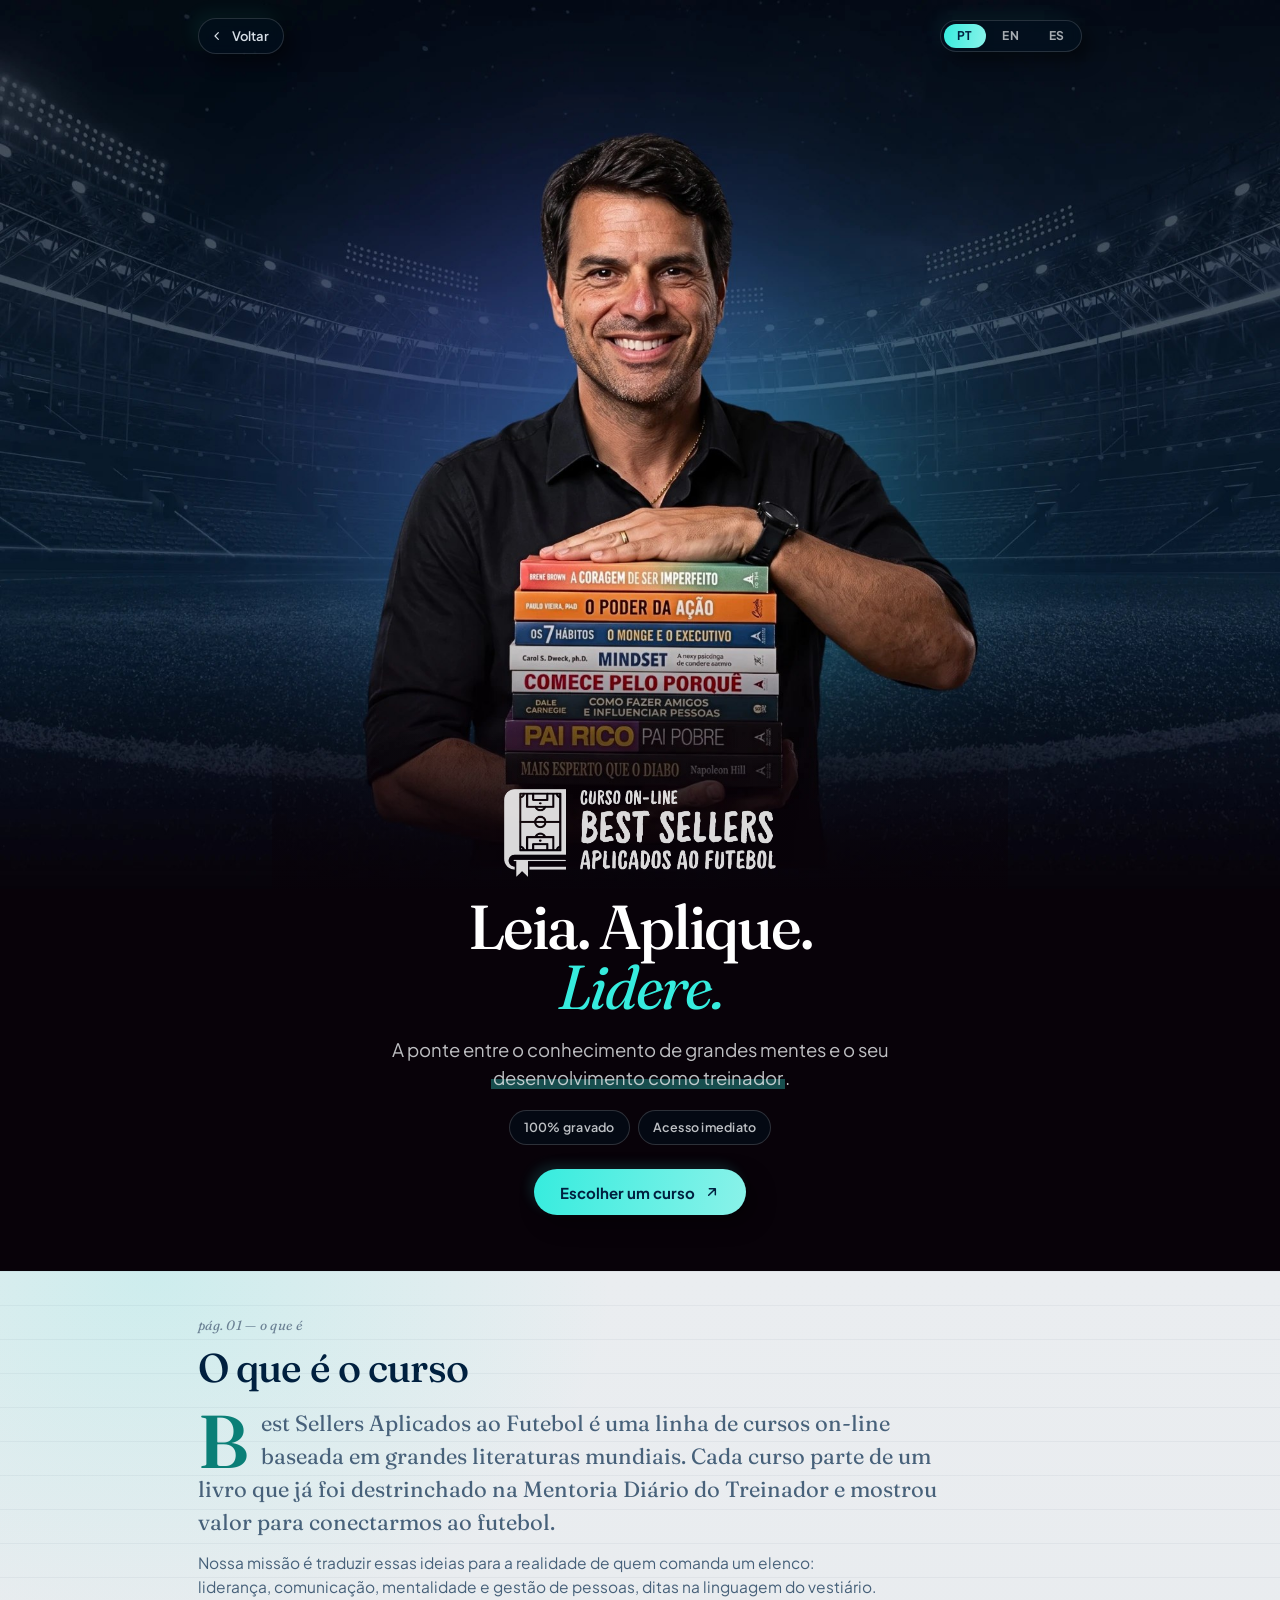
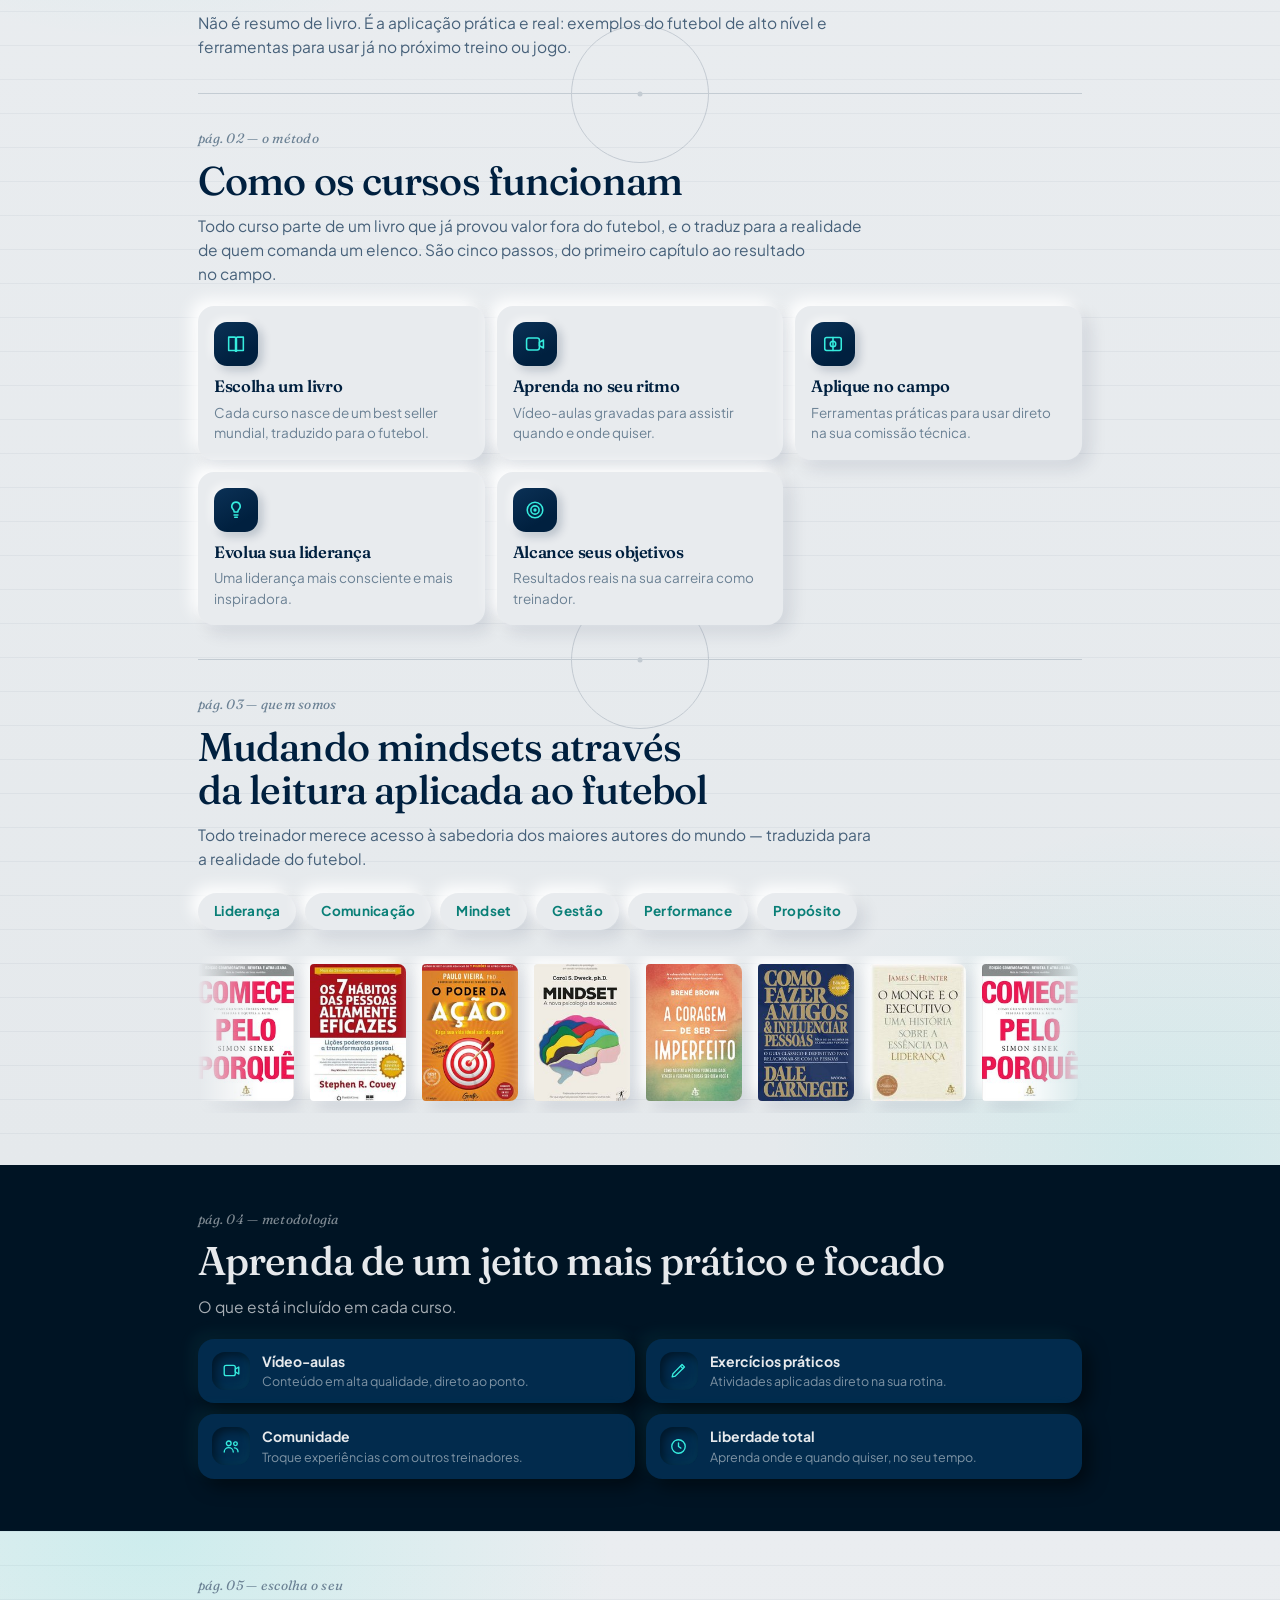
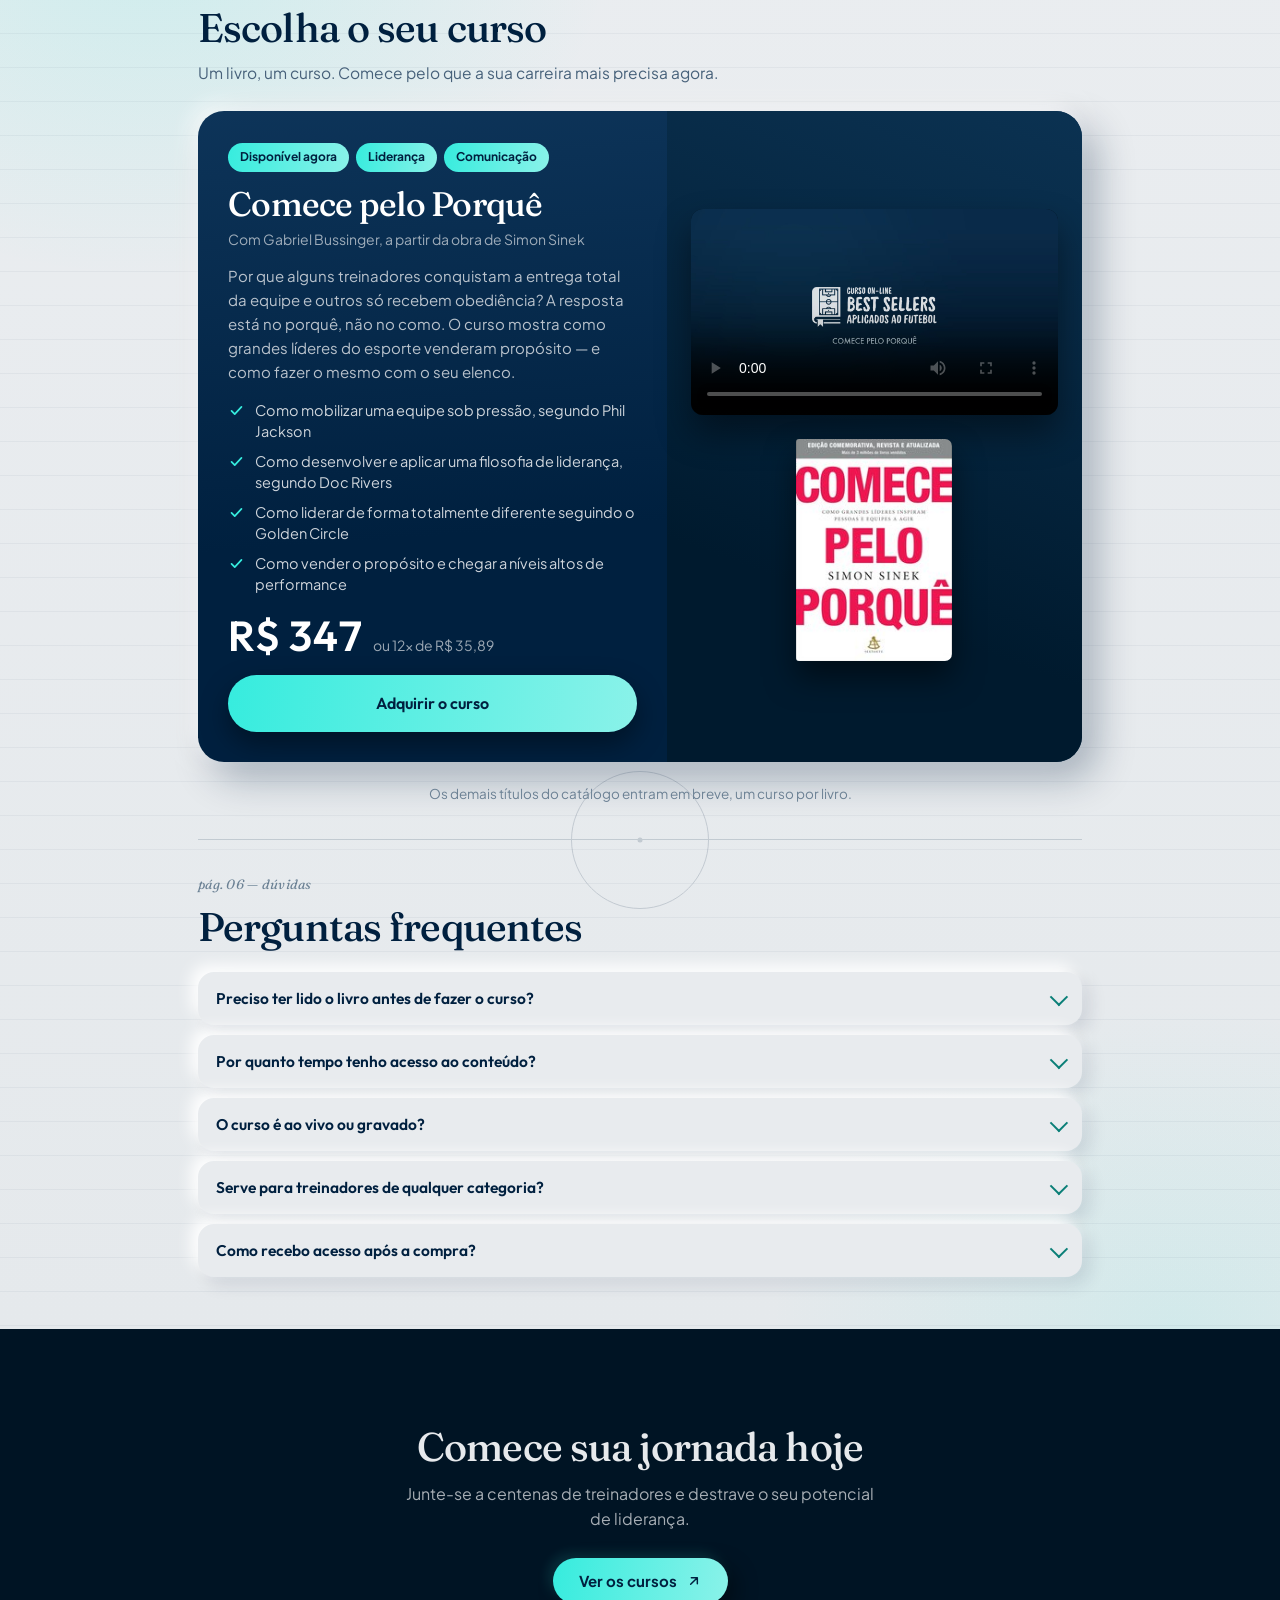
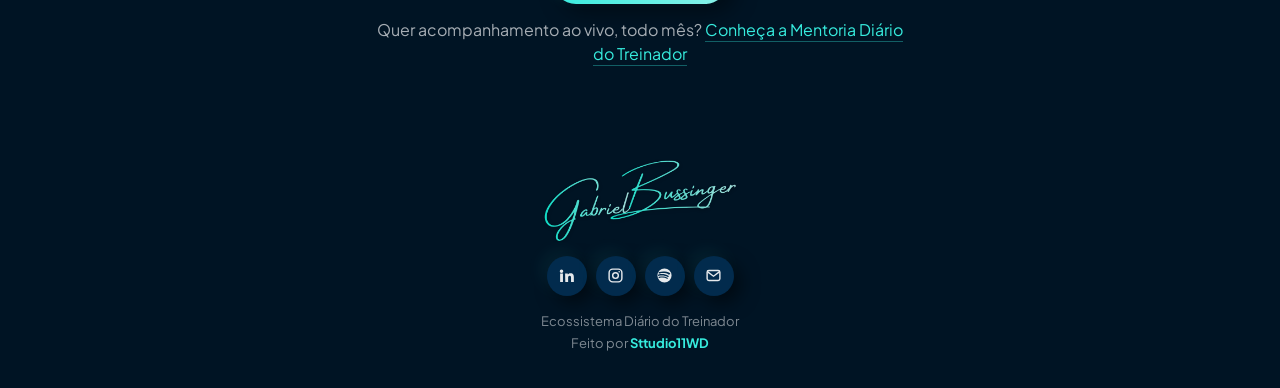
==== commit 3d5989a5: "Best Sellers: corrige capas do carrossel e adiciona o vídeo do curso As imagens do carrossel usavam " ====
--- a/bestsellers.html
+++ b/bestsellers.html
@@ -2917,7 +2917,7 @@
     align-items:center;
     padding-block:8px 12px;
   }
-  .esteira-capas .capa{
+  .esteira-capas .livro-capa{
     flex:none;
     width:96px;
     height:auto;
@@ -2930,11 +2930,11 @@
   }
 
   @media (min-width:1440px){
-    .esteira-capas .capa{width:116px;margin-right:20px}
+    .esteira-capas .livro-capa{width:116px;margin-right:20px}
   }
   @media (max-width:559px){
     .esteira-capas{margin-top:20px}
-    .esteira-capas .capa{width:82px;margin-right:13px}
+    .esteira-capas .livro-capa{width:82px;margin-right:13px}
   }
 
   .nota-cursos{
@@ -3055,20 +3055,20 @@
 
       <div class="esteira esteira-capas" aria-label="Os sete livros do catálogo">
         <div class="esteira-trilho">
-          <img class="capa" src="livros/capa-comecepeloporque.jpg" width="169" height="240" alt="Comece pelo Porquê, de Simon Sinek" loading="lazy" />
-          <img class="capa" src="livros/capa-7habitos.jpg" width="169" height="240" alt="Os 7 Hábitos das Pessoas Altamente Eficazes, de Stephen R. Covey" loading="lazy" />
-          <img class="capa" src="livros/capa-poderdaacao.jpg" width="169" height="240" alt="O Poder da Ação, de Paulo Vieira" loading="lazy" />
-          <img class="capa" src="livros/capa-mindset.jpg" width="169" height="240" alt="Mindset, de Carol S. Dweck" loading="lazy" />
-          <img class="capa" src="livros/capa-coragemimperfeito.jpg" width="169" height="240" alt="A Coragem de Ser Imperfeito, de Brené Brown" loading="lazy" />
-          <img class="capa" src="livros/capa-comofazeramigos.jpg" width="169" height="240" alt="Como Fazer Amigos e Influenciar Pessoas, de Dale Carnegie" loading="lazy" />
-          <img class="capa" src="livros/capa-mongeexecutivo.jpg" width="169" height="240" alt="O Monge e o Executivo, de James C. Hunter" loading="lazy" />
-          <img class="capa" src="livros/capa-comecepeloporque.jpg" width="169" height="240" alt="" aria-hidden="true" loading="lazy" />
-          <img class="capa" src="livros/capa-7habitos.jpg" width="169" height="240" alt="" aria-hidden="true" loading="lazy" />
-          <img class="capa" src="livros/capa-poderdaacao.jpg" width="169" height="240" alt="" aria-hidden="true" loading="lazy" />
-          <img class="capa" src="livros/capa-mindset.jpg" width="169" height="240" alt="" aria-hidden="true" loading="lazy" />
-          <img class="capa" src="livros/capa-coragemimperfeito.jpg" width="169" height="240" alt="" aria-hidden="true" loading="lazy" />
-          <img class="capa" src="livros/capa-comofazeramigos.jpg" width="169" height="240" alt="" aria-hidden="true" loading="lazy" />
-          <img class="capa" src="livros/capa-mongeexecutivo.jpg" width="169" height="240" alt="" aria-hidden="true" loading="lazy" />
+          <img class="livro-capa" src="livros/capa-comecepeloporque.jpg" width="169" height="240" alt="Comece pelo Porquê, de Simon Sinek" loading="lazy" />
+          <img class="livro-capa" src="livros/capa-7habitos.jpg" width="169" height="240" alt="Os 7 Hábitos das Pessoas Altamente Eficazes, de Stephen R. Covey" loading="lazy" />
+          <img class="livro-capa" src="livros/capa-poderdaacao.jpg" width="169" height="240" alt="O Poder da Ação, de Paulo Vieira" loading="lazy" />
+          <img class="livro-capa" src="livros/capa-mindset.jpg" width="169" height="240" alt="Mindset, de Carol S. Dweck" loading="lazy" />
+          <img class="livro-capa" src="livros/capa-coragemimperfeito.jpg" width="169" height="240" alt="A Coragem de Ser Imperfeito, de Brené Brown" loading="lazy" />
+          <img class="livro-capa" src="livros/capa-comofazeramigos.jpg" width="169" height="240" alt="Como Fazer Amigos e Influenciar Pessoas, de Dale Carnegie" loading="lazy" />
+          <img class="livro-capa" src="livros/capa-mongeexecutivo.jpg" width="169" height="240" alt="O Monge e o Executivo, de James C. Hunter" loading="lazy" />
+          <img class="livro-capa" src="livros/capa-comecepeloporque.jpg" width="169" height="240" alt="" aria-hidden="true" loading="lazy" />
+          <img class="livro-capa" src="livros/capa-7habitos.jpg" width="169" height="240" alt="" aria-hidden="true" loading="lazy" />
+          <img class="livro-capa" src="livros/capa-poderdaacao.jpg" width="169" height="240" alt="" aria-hidden="true" loading="lazy" />
+          <img class="livro-capa" src="livros/capa-mindset.jpg" width="169" height="240" alt="" aria-hidden="true" loading="lazy" />
+          <img class="livro-capa" src="livros/capa-coragemimperfeito.jpg" width="169" height="240" alt="" aria-hidden="true" loading="lazy" />
+          <img class="livro-capa" src="livros/capa-comofazeramigos.jpg" width="169" height="240" alt="" aria-hidden="true" loading="lazy" />
+          <img class="livro-capa" src="livros/capa-mongeexecutivo.jpg" width="169" height="240" alt="" aria-hidden="true" loading="lazy" />
         </div>
       </div>
     </section>
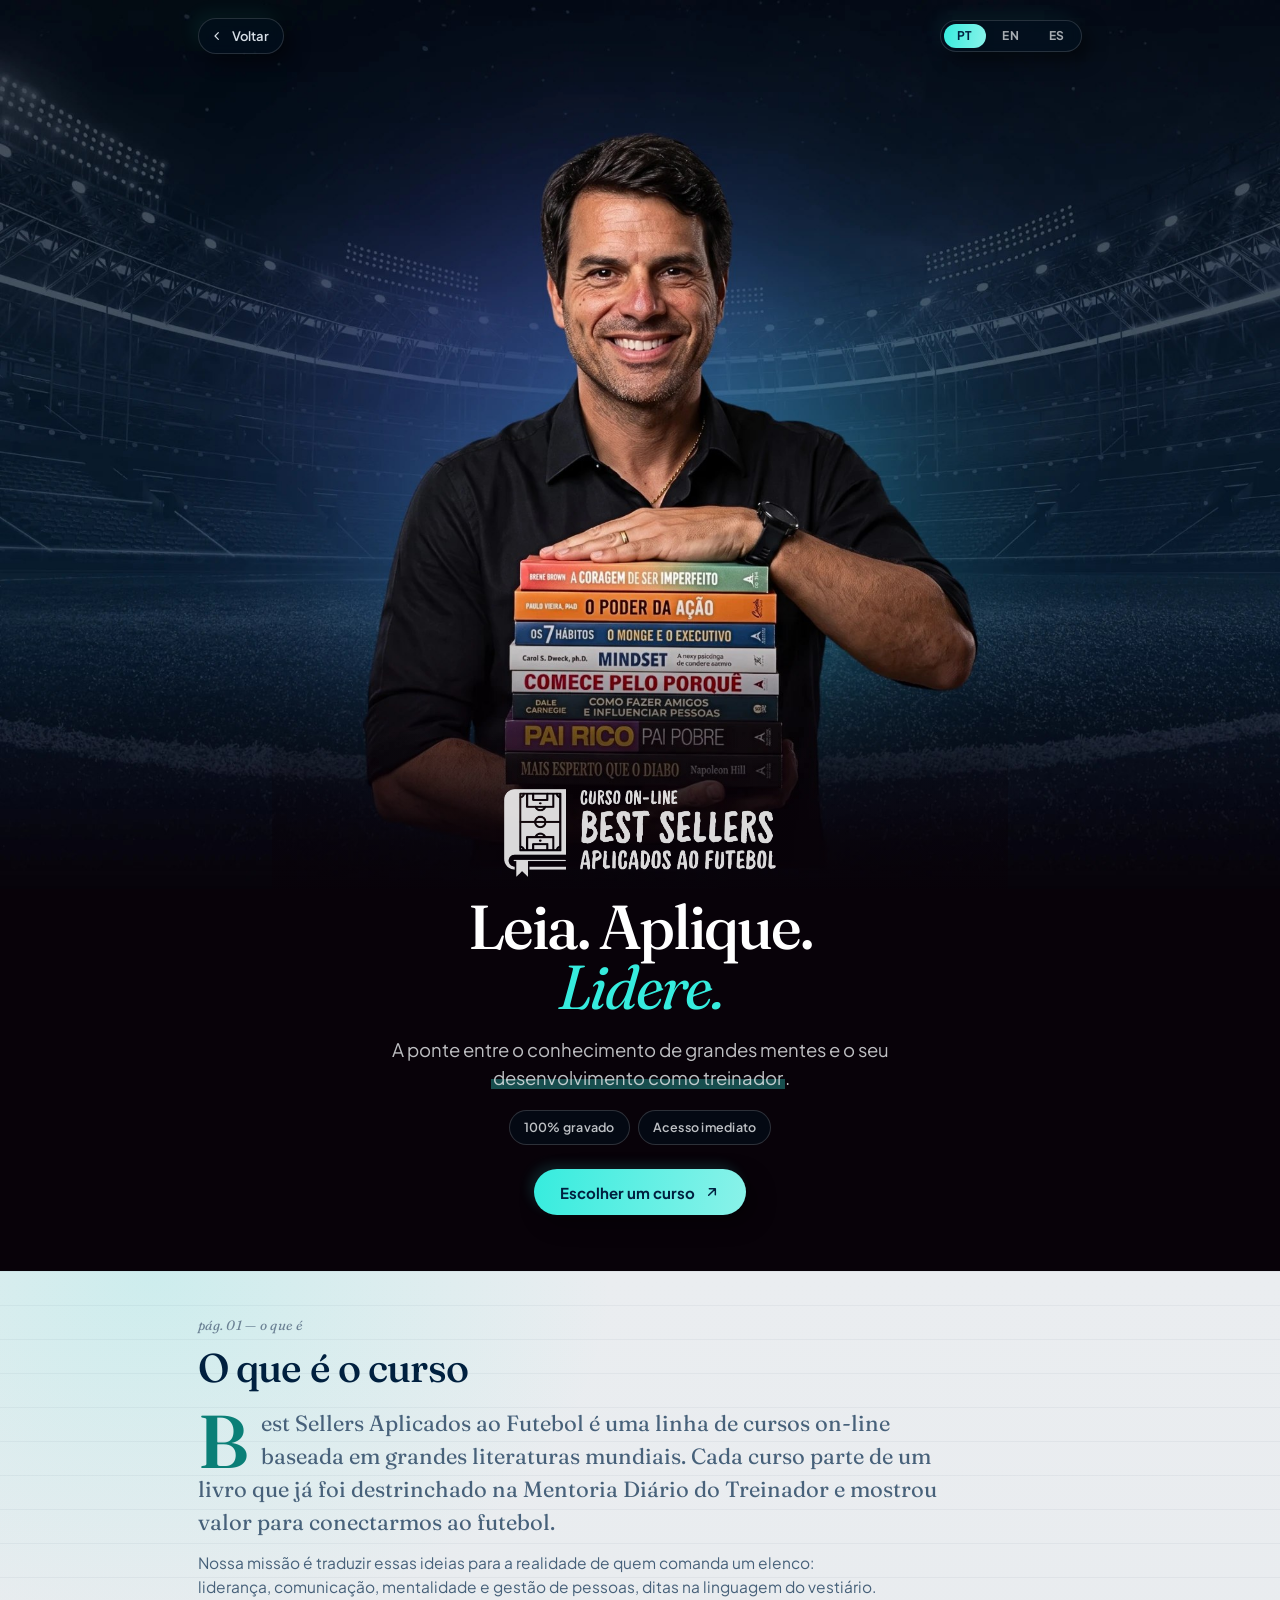
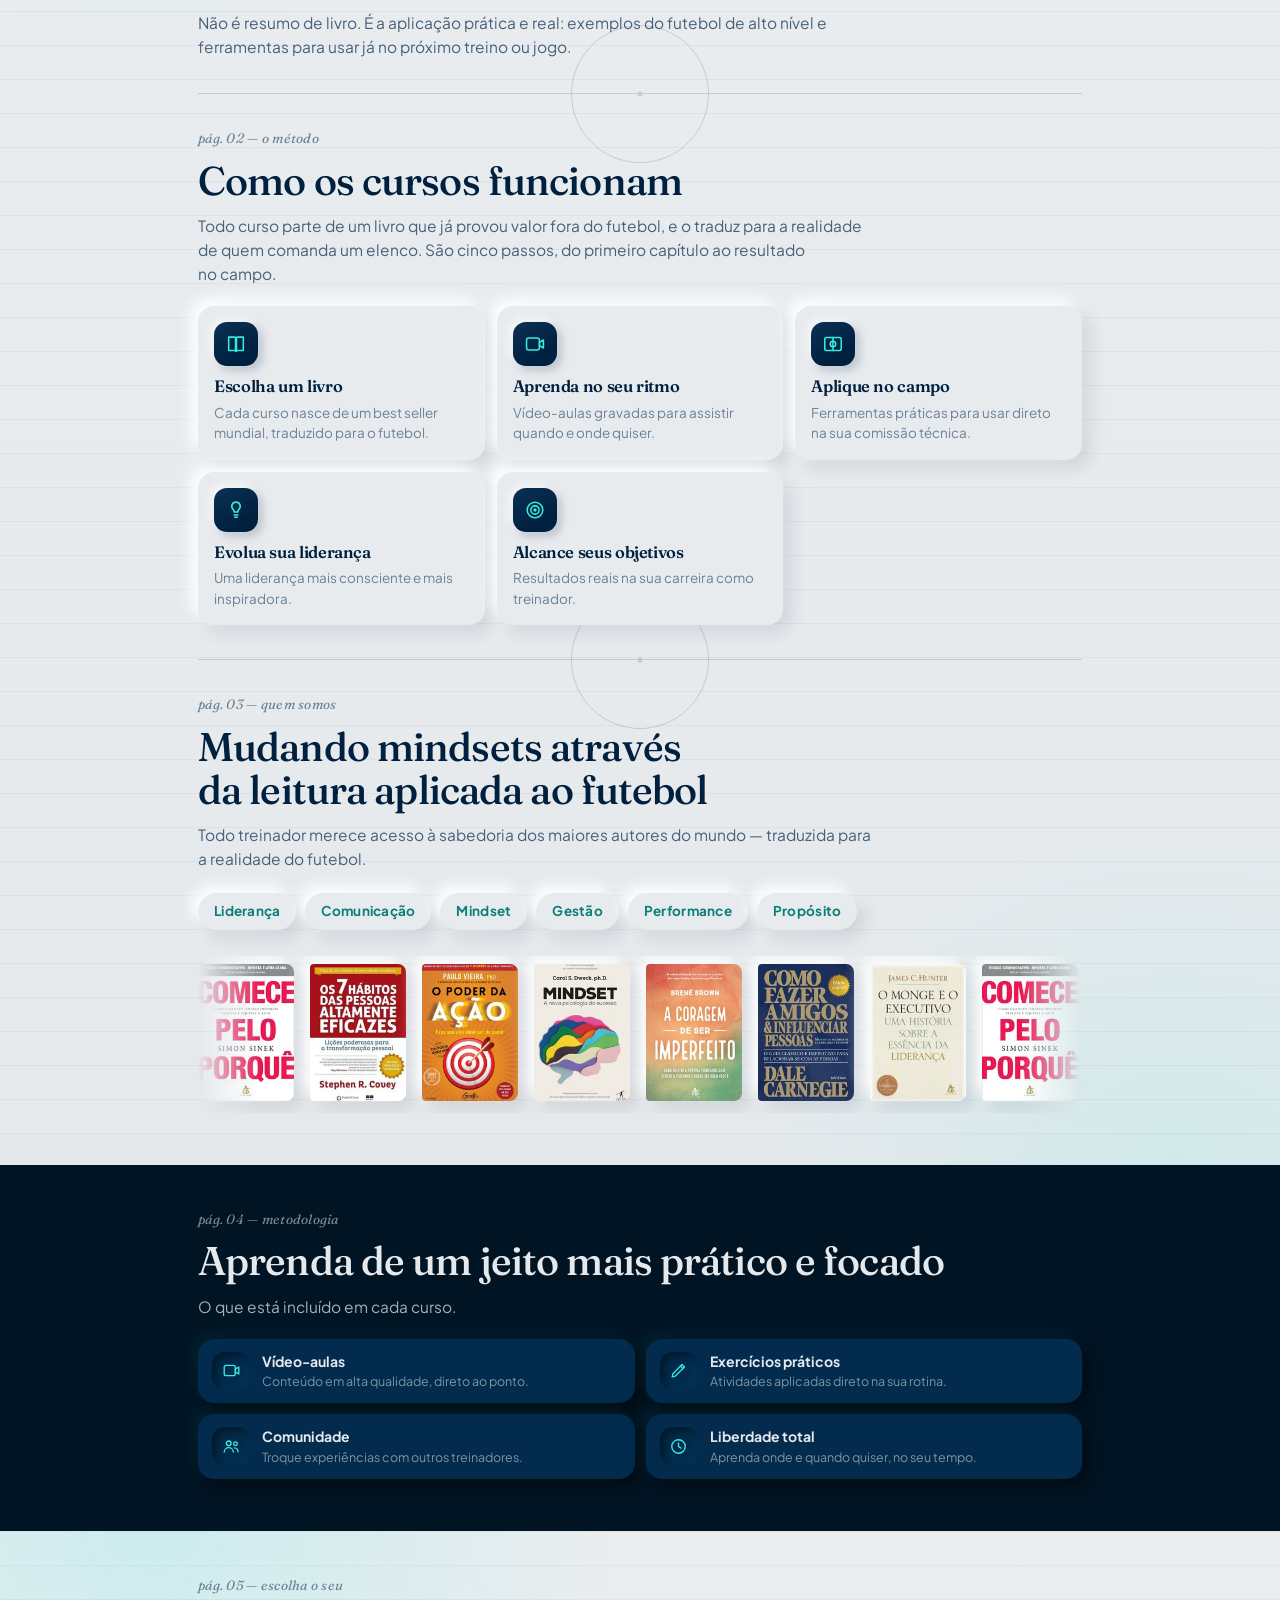
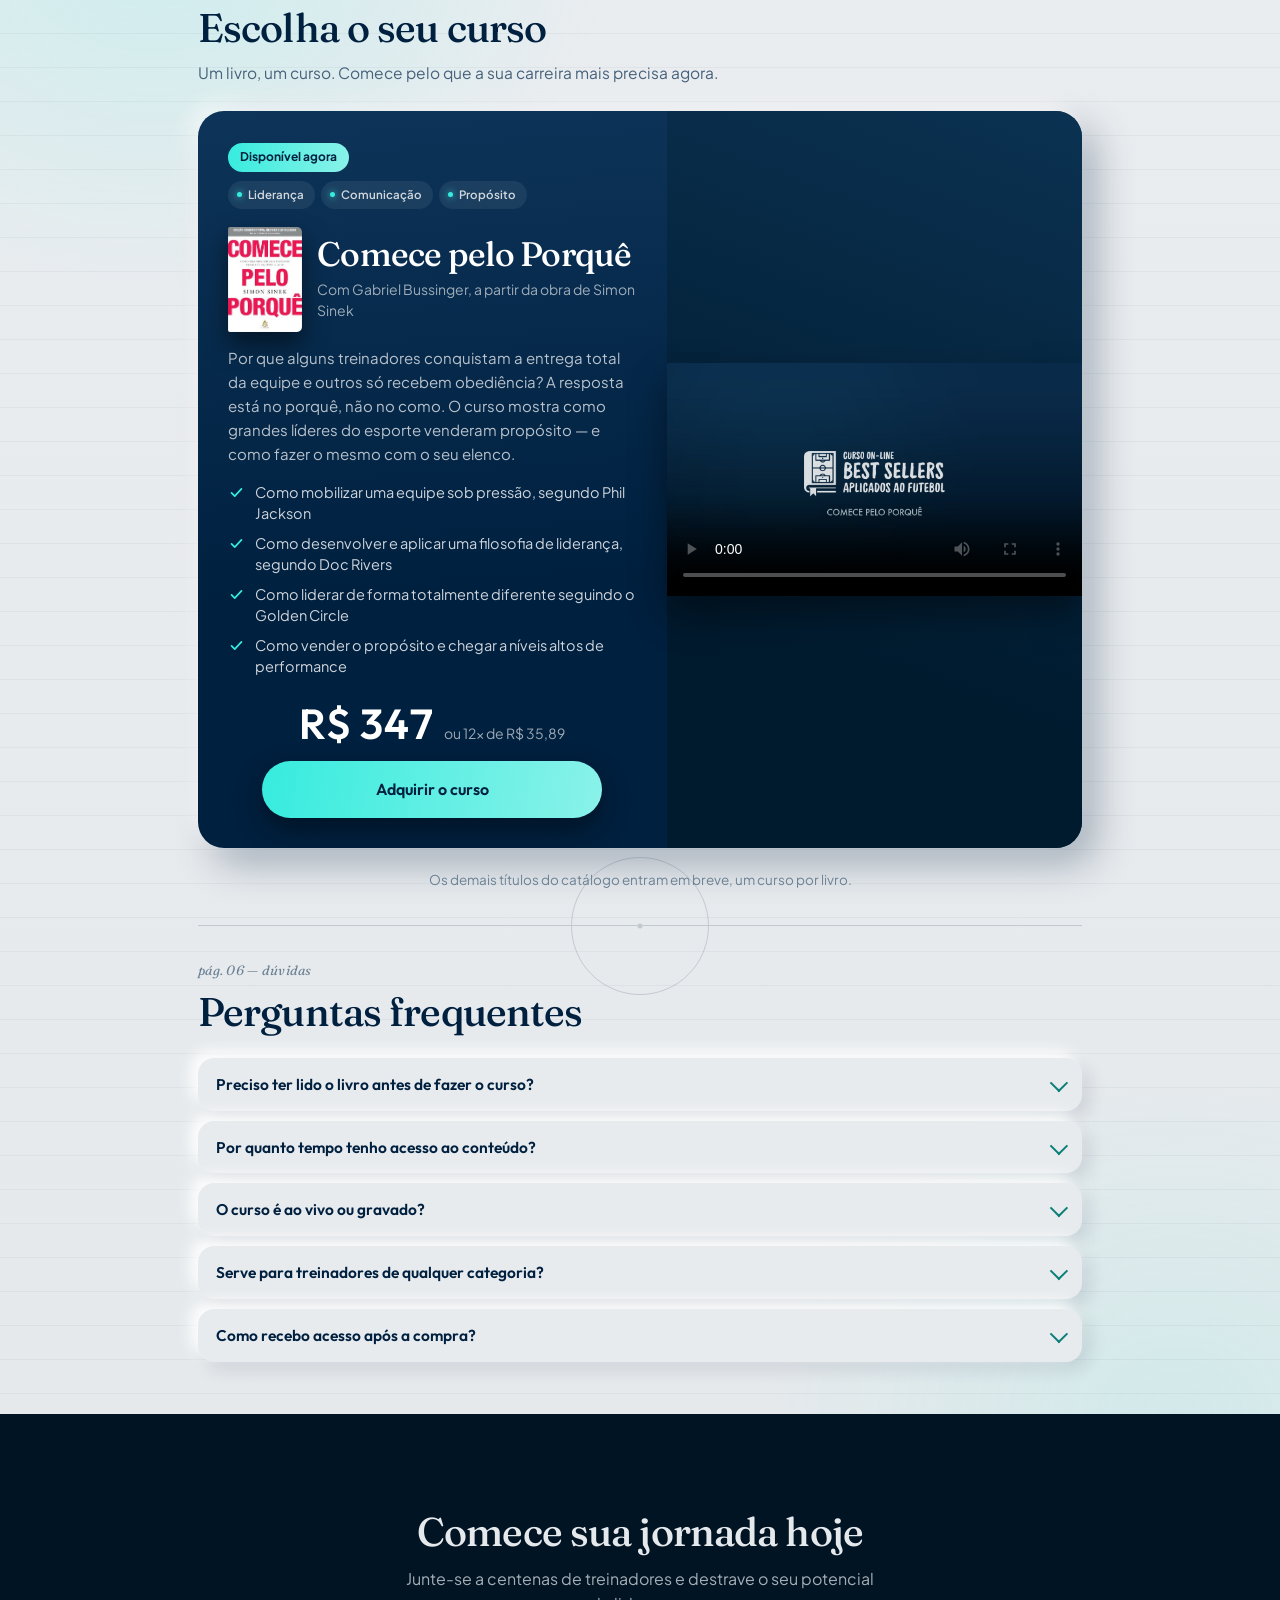
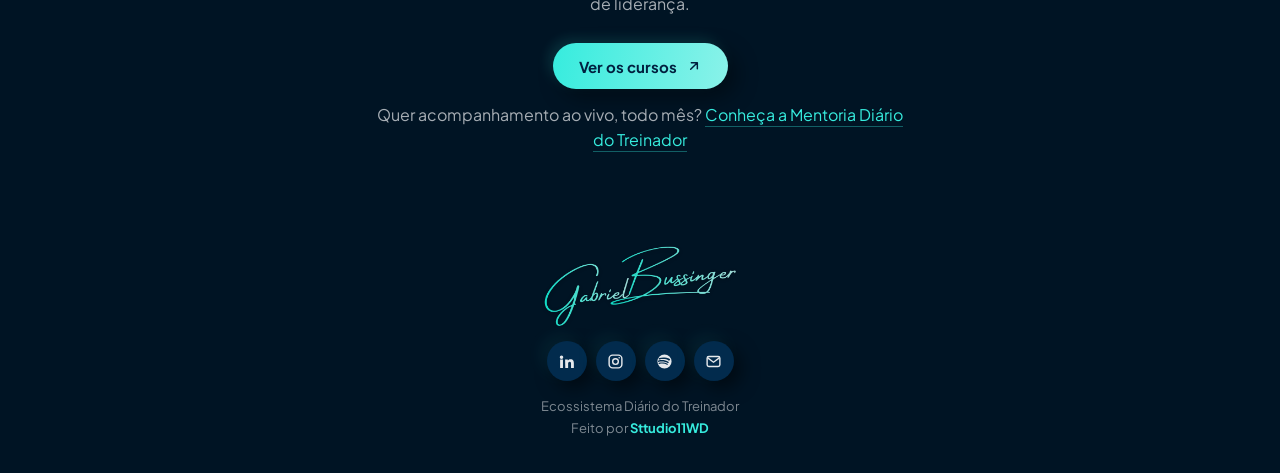
==== commit 930545f6: "Card do curso: vídeo 16:9 sempre, capa junto do título, temas em linha - vídeo mantém a proporção or" ====
--- a/bestsellers.html
+++ b/bestsellers.html
@@ -2704,46 +2704,100 @@
     .curso-midia{order:2}
   }
 
+  /* O video entra sempre na proporcao original (16:9), sem corte, ocupando
+     toda a largura da coluna e centrado na altura dela. */
   .curso-midia{
     position:relative;
     background:linear-gradient(200deg,#0B3252,#001A2E 72%);
     display:flex;flex-direction:column;align-items:center;justify-content:center;
-    gap:24px;padding:24px 24px 28px;
-  }
-  @media (min-width:1440px){ .curso-midia{gap:28px;padding:30px 30px 34px} }
-
-  /* O video e sempre horizontal (16:9) no desktop: a moldura reserva esse espaco. */
+    padding:0;
+  }
   .curso-video{
     width:100%;background:#00131F;
-    border-radius:12px;overflow:hidden;
+    overflow:hidden;
     box-shadow:0 18px 34px rgba(0,0,0,.42);
   }
   .curso-video video{display:block;width:100%;height:auto;aspect-ratio:16/9;object-fit:cover}
 
-  .curso-livro{
-    width:156px;flex:none;
-    border-radius:3px 7px 7px 3px;overflow:hidden;
-    box-shadow:0 16px 30px rgba(0,0,0,.5);
-  }
-  @media (min-width:1440px){ .curso-livro{width:172px} }
-  .curso-livro img{display:block;width:100%;height:auto;aspect-ratio:169/240;object-fit:cover}
-
-  /* Mobile: video no topo, quadrado (o original horizontal e cortado nas
-     laterais); a capa do livro encosta no canto, atravessando as duas caixas. */
+  /* Mobile: o video sobe para o topo, sempre na proporcao original (16:9). */
   @media (max-width:879px){
     .curso-midia{display:block;padding:0}
     .curso-video{border-radius:0;box-shadow:none}
-    .curso-video video{aspect-ratio:1/1}
-    /* a capa desce para o corpo escuro, sem cobrir os controles do player */
-    .curso-livro{width:94px;margin:18px 0 0 22px;box-shadow:0 14px 26px rgba(0,0,0,.55)}
-  }
+  }
+
+  /* Selo de disponibilidade sozinho na primeira linha; os temas vem abaixo,
+     numa linha so, cada um com o seu ponto de luz. */
+  .curso-temas{
+    list-style:none;
+    display:flex;
+    flex-wrap:nowrap;
+    gap:6px;
+    margin:9px 0 0;
+    padding:0;
+  }
+  .curso-temas li{
+    display:flex;
+    align-items:center;
+    gap:6px;
+    white-space:nowrap;
+    border-radius:99px;
+    padding:5px 11px 5px 9px;
+    font-size:11.5px;
+    font-weight:600;
+    background:rgba(255,255,255,.07);
+    color:rgba(230,233,236,.9);
+  }
+  .curso-temas li::before{
+    content:"";
+    width:5px;height:5px;flex:none;
+    border-radius:50%;
+    background:var(--mint);
+    box-shadow:0 0 7px rgba(54,236,222,.95);
+  }
+  @media (min-width:1440px){
+    .curso-temas li{font-size:12.5px;padding:6px 13px 6px 10px}
+  }
+  @media (max-width:379px){
+    .curso-temas li{font-size:10.5px;padding:4px 9px 4px 7px;gap:5px}
+  }
+
+  /* A capa do livro ao lado do nome do curso e da linha de autoria. */
+  .curso-cabeca{
+    display:flex;
+    align-items:center;
+    gap:15px;
+    margin-top:18px;
+  }
+  .curso-livro{
+    width:74px;flex:none;
+    height:auto;
+    aspect-ratio:169/240;
+    object-fit:cover;
+    border-radius:2px 5px 5px 2px;
+    box-shadow:0 12px 24px rgba(0,0,0,.5);
+  }
+  @media (min-width:1440px){
+    .curso-cabeca{gap:18px}
+    .curso-livro{width:86px}
+  }
+
+  /* Preco e botao centralizados, como o fecho da compra. */
+  .curso-compra{
+    margin-top:26px;
+    display:flex;
+    flex-direction:column;
+    align-items:center;
+    gap:16px;
+  }
+  .curso-compra .curso-preco{margin:0;justify-content:center}
+  .curso-compra .curso-cta{margin-top:0;width:min(340px,100%)}
 
   .curso-corpo{padding:20px 22px 24px}
   @media (min-width:880px){ .curso-corpo{padding:32px 30px 30px} }
   @media (min-width:1440px){ .curso-corpo{padding:40px 38px 36px} }
 
   .curso-card .curso-selos li{background:var(--g-mint);color:#00203F}
-  .curso-card .curso-nome{color:#fff;margin-top:14px}
+  .curso-card .curso-nome{color:#fff;margin-top:0}
   .curso-card .curso-autor{color:rgba(230,233,236,.68)}
   .curso-card .curso-texto{color:rgba(230,233,236,.8)}
   .curso-card .curso-topicos li{color:rgba(230,233,236,.9)}
@@ -3120,20 +3174,25 @@
               <source src="curso-comece-pelo-porque.mp4" type="video/mp4">
             </video>
           </div>
-          <div class="curso-livro">
-            <img src="livros/capa-comecepeloporque.jpg" width="169" height="240" alt="Comece pelo Porquê, de Simon Sinek" loading="lazy" />
-          </div>
         </div>
 
         <div class="curso-corpo">
           <ul class="curso-selos">
             <li data-i18n="selo1">Disponível agora</li>
+          </ul>
+          <ul class="curso-temas">
             <li data-i18n="selo2">Liderança</li>
             <li data-i18n="selo3">Comunicação</li>
+            <li data-i18n="selo4">Propósito</li>
           </ul>
 
-          <h3 class="curso-nome">Comece pelo Porquê</h3>
-          <p class="curso-autor" data-i18n="cursoAutor">Com Gabriel Bussinger, a partir da obra de Simon Sinek</p>
+          <div class="curso-cabeca">
+            <img class="curso-livro" src="livros/capa-comecepeloporque.jpg" width="169" height="240" alt="Comece pelo Porquê, de Simon Sinek" loading="lazy" />
+            <div>
+              <h3 class="curso-nome">Comece pelo Porquê</h3>
+              <p class="curso-autor" data-i18n="cursoAutor">Com Gabriel Bussinger, a partir da obra de Simon Sinek</p>
+            </div>
+          </div>
 
           <p class="curso-texto" data-i18n="cursoTexto">Por que alguns treinadores conquistam a entrega total da equipe e outros só recebem obediência? A resposta está no porquê, não no como. O curso mostra como grandes líderes do esporte venderam propósito — e como fazer o mesmo com o seu elenco.</p>
 
@@ -3144,12 +3203,14 @@
             <li><svg viewBox="0 0 24 24" fill="none" stroke="currentColor" stroke-width="2.4" stroke-linecap="round" stroke-linejoin="round" aria-hidden="true"><path d="M5 12.5l4.5 4.5L19 7"/></svg><span data-i18n="top4">Como vender o propósito e chegar a níveis altos de performance</span></li>
           </ul>
 
-          <div class="curso-preco">
-            <b>R$ 347</b>
-            <span data-i18n="parcela">ou 12x de R$ 35,89</span>
+          <div class="curso-compra">
+            <div class="curso-preco">
+              <b>R$ 347</b>
+              <span data-i18n="parcela">ou 12x de R$ 35,89</span>
+            </div>
+
+            <a class="curso-cta" href="https://pay.hotmart.com/W104537174A?checkoutMode=10&bid=1786499300981" target="_blank" rel="noopener noreferrer" data-i18n="cursoCta">Adquirir o curso</a>
           </div>
-
-          <a class="curso-cta" href="https://pay.hotmart.com/W104537174A?checkoutMode=10&bid=1786499300981" target="_blank" rel="noopener noreferrer" data-i18n="cursoCta">Adquirir o curso</a>
         </div>
       </article>
 
@@ -3290,6 +3351,7 @@
           "selo1": "Disponível agora",
           "selo2": "Liderança",
           "selo3": "Comunicação",
+          "selo4": "Propósito",
           "cursoAutor": "Com Gabriel Bussinger, a partir da obra de Simon Sinek",
           "cursoTexto": "Por que alguns treinadores conquistam a entrega total da equipe e outros só recebem obediência? A resposta está no porquê, não no como. O curso mostra como grandes líderes do esporte venderam propósito — e como fazer o mesmo com o seu elenco.",
           "top1": "Como mobilizar uma equipe sob pressão, segundo Phil Jackson",
@@ -3372,6 +3434,7 @@
           "selo1": "Available now",
           "selo2": "Leadership",
           "selo3": "Communication",
+          "selo4": "Purpose",
           "cursoAutor": "With Gabriel Bussinger, from the book by Simon Sinek",
           "cursoTexto": "Why do some coaches get a squad's full commitment while others only get obedience? The answer is in the why, not the how. The course shows how great leaders in sport sold purpose — and how to do the same with your own squad.",
           "top1": "How to mobilise a team under pressure, the Phil Jackson way",
@@ -3454,6 +3517,7 @@
           "selo1": "Disponible ahora",
           "selo2": "Liderazgo",
           "selo3": "Comunicación",
+          "selo4": "Propósito",
           "cursoAutor": "Con Gabriel Bussinger, a partir de la obra de Simon Sinek",
           "cursoTexto": "¿Por qué algunos entrenadores consiguen la entrega total del equipo y otros solo obediencia? La respuesta está en el porqué, no en el cómo. El curso muestra cómo grandes líderes del deporte vendieron propósito — y cómo hacer lo mismo con tu plantel.",
           "top1": "Cómo movilizar a un equipo bajo presión, según Phil Jackson",
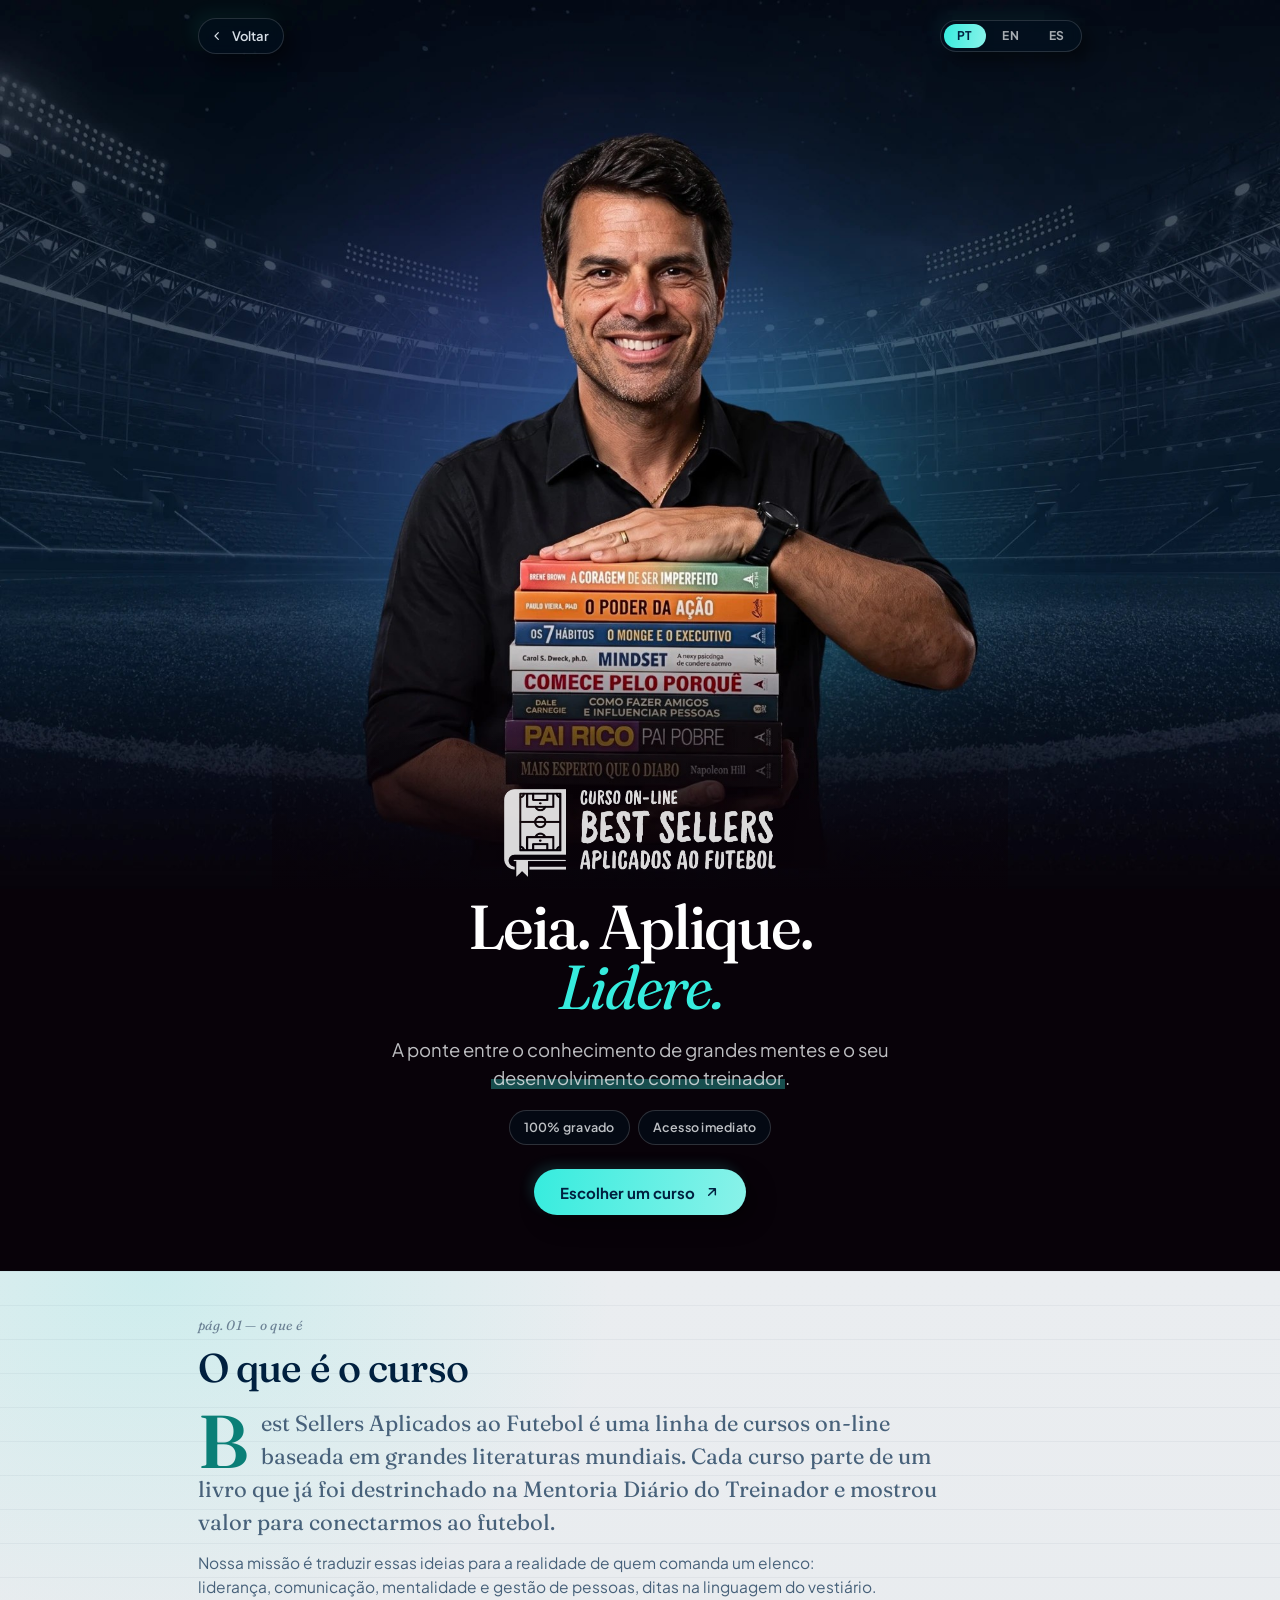
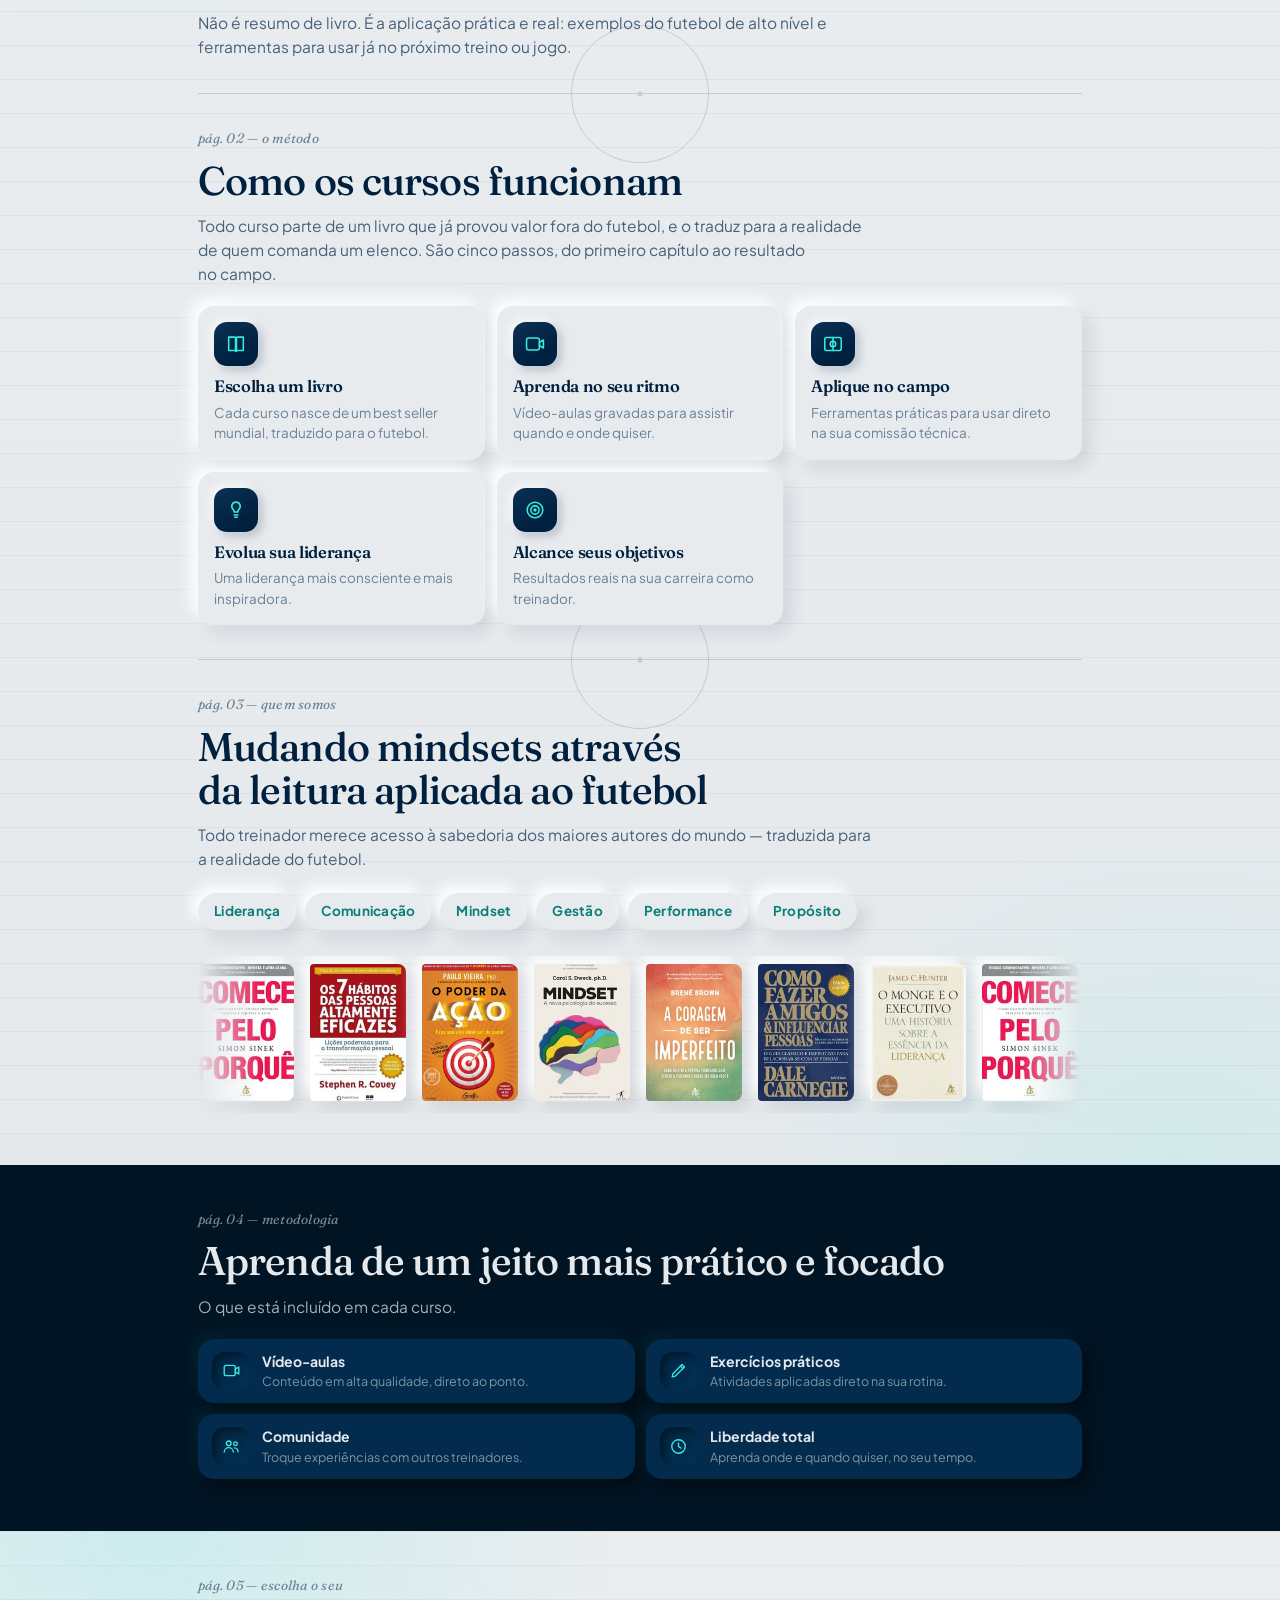
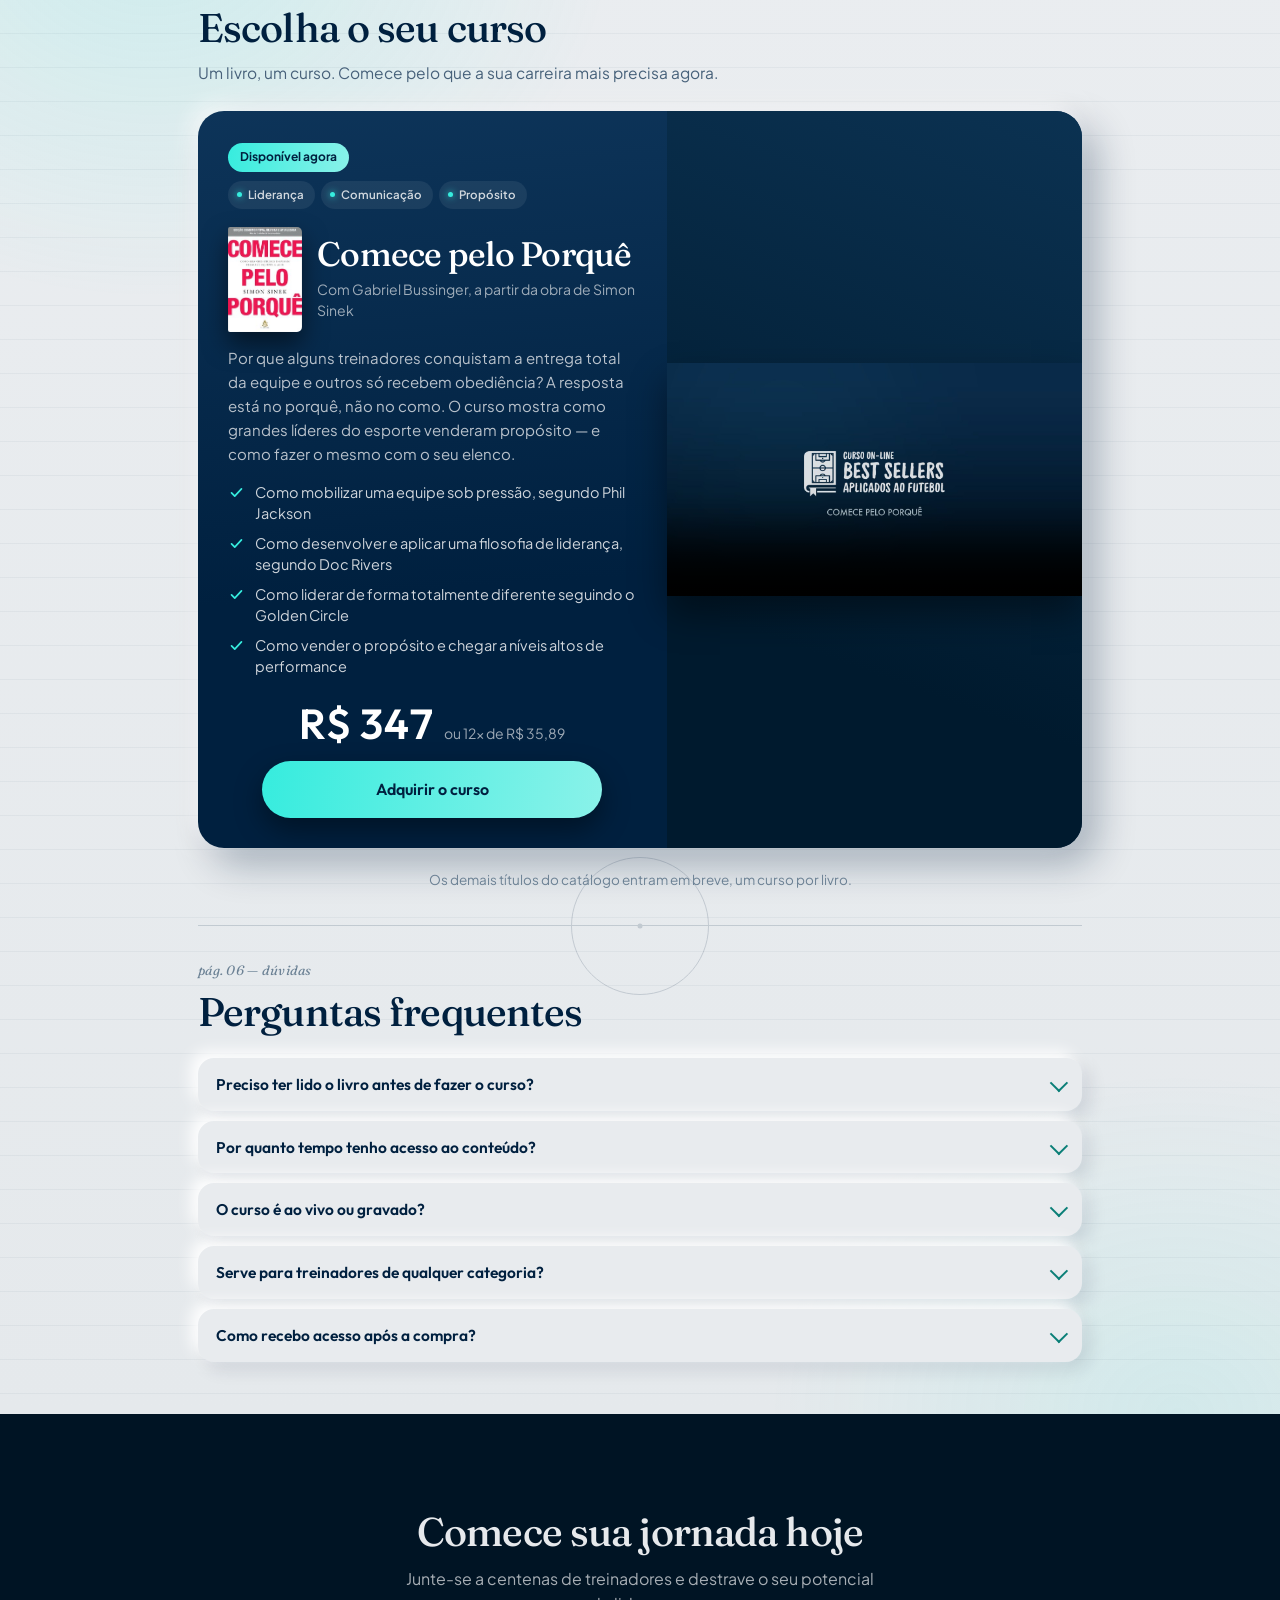
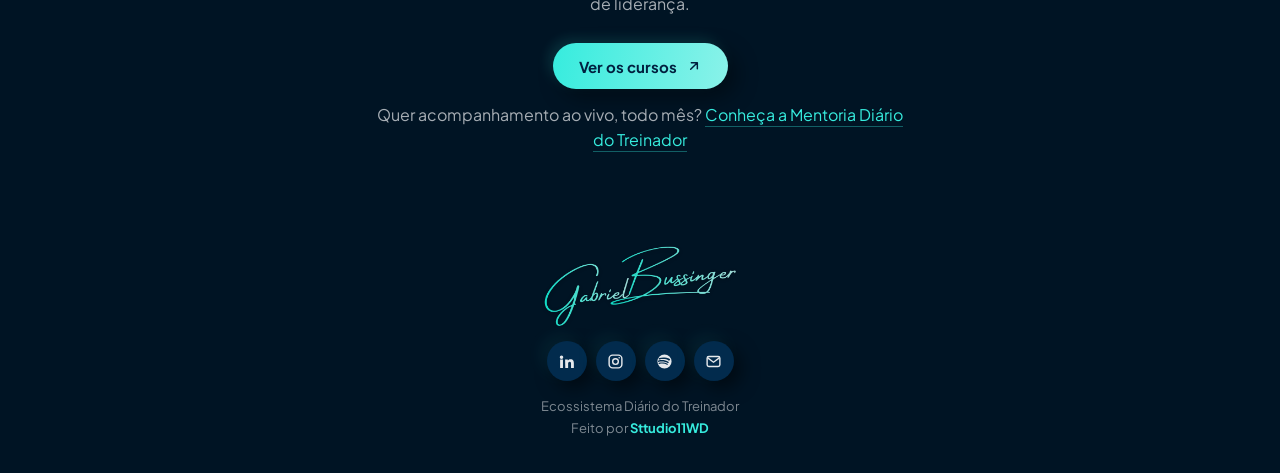
==== commit e52505d5: "Cartões de compartilhamento 1200x630 e favicon.ico Cada página ganha uma imagem própria de Open Grap" ====
--- a/bestsellers.html
+++ b/bestsellers.html
@@ -7,6 +7,7 @@
 <title>Best Sellers Aplicados ao Futebol — cursos | Diário do Treinador</title>
 <meta name="description" content="Cursos on-line que traduzem os grandes livros de liderança, mindset e comunicação para a realidade do treinador de futebol.">
 <link rel="canonical" href="https://www.diariodotreinador.com.br/bestsellers.html">
+<link rel="icon" href="favicon.ico" sizes="32x32">
 <link rel="icon" href="favicon.svg" type="image/svg+xml">
 <link rel="apple-touch-icon" href="apple-touch-icon.png">
 
@@ -16,7 +17,10 @@
 <meta property="og:title" content="Best Sellers Aplicados ao Futebol — cursos | Diário do Treinador">
 <meta property="og:description" content="Cursos on-line que traduzem os grandes livros de liderança, mindset e comunicação para a realidade do treinador de futebol.">
 <meta property="og:url" content="https://www.diariodotreinador.com.br/bestsellers.html">
-<meta property="og:image" content="https://www.diariodotreinador.com.br/hero-livros.jpg">
+<meta property="og:image" content="https://www.diariodotreinador.com.br/og-bestsellers.jpg">
+<meta property="og:image:width" content="1200">
+<meta property="og:image:height" content="630">
+<meta property="og:image:alt" content="Best Sellers Aplicados ao Futebol — um livro, um curso">
 <meta name="twitter:card" content="summary_large_image">
 
 <link rel="preconnect" href="https://fonts.googleapis.com">
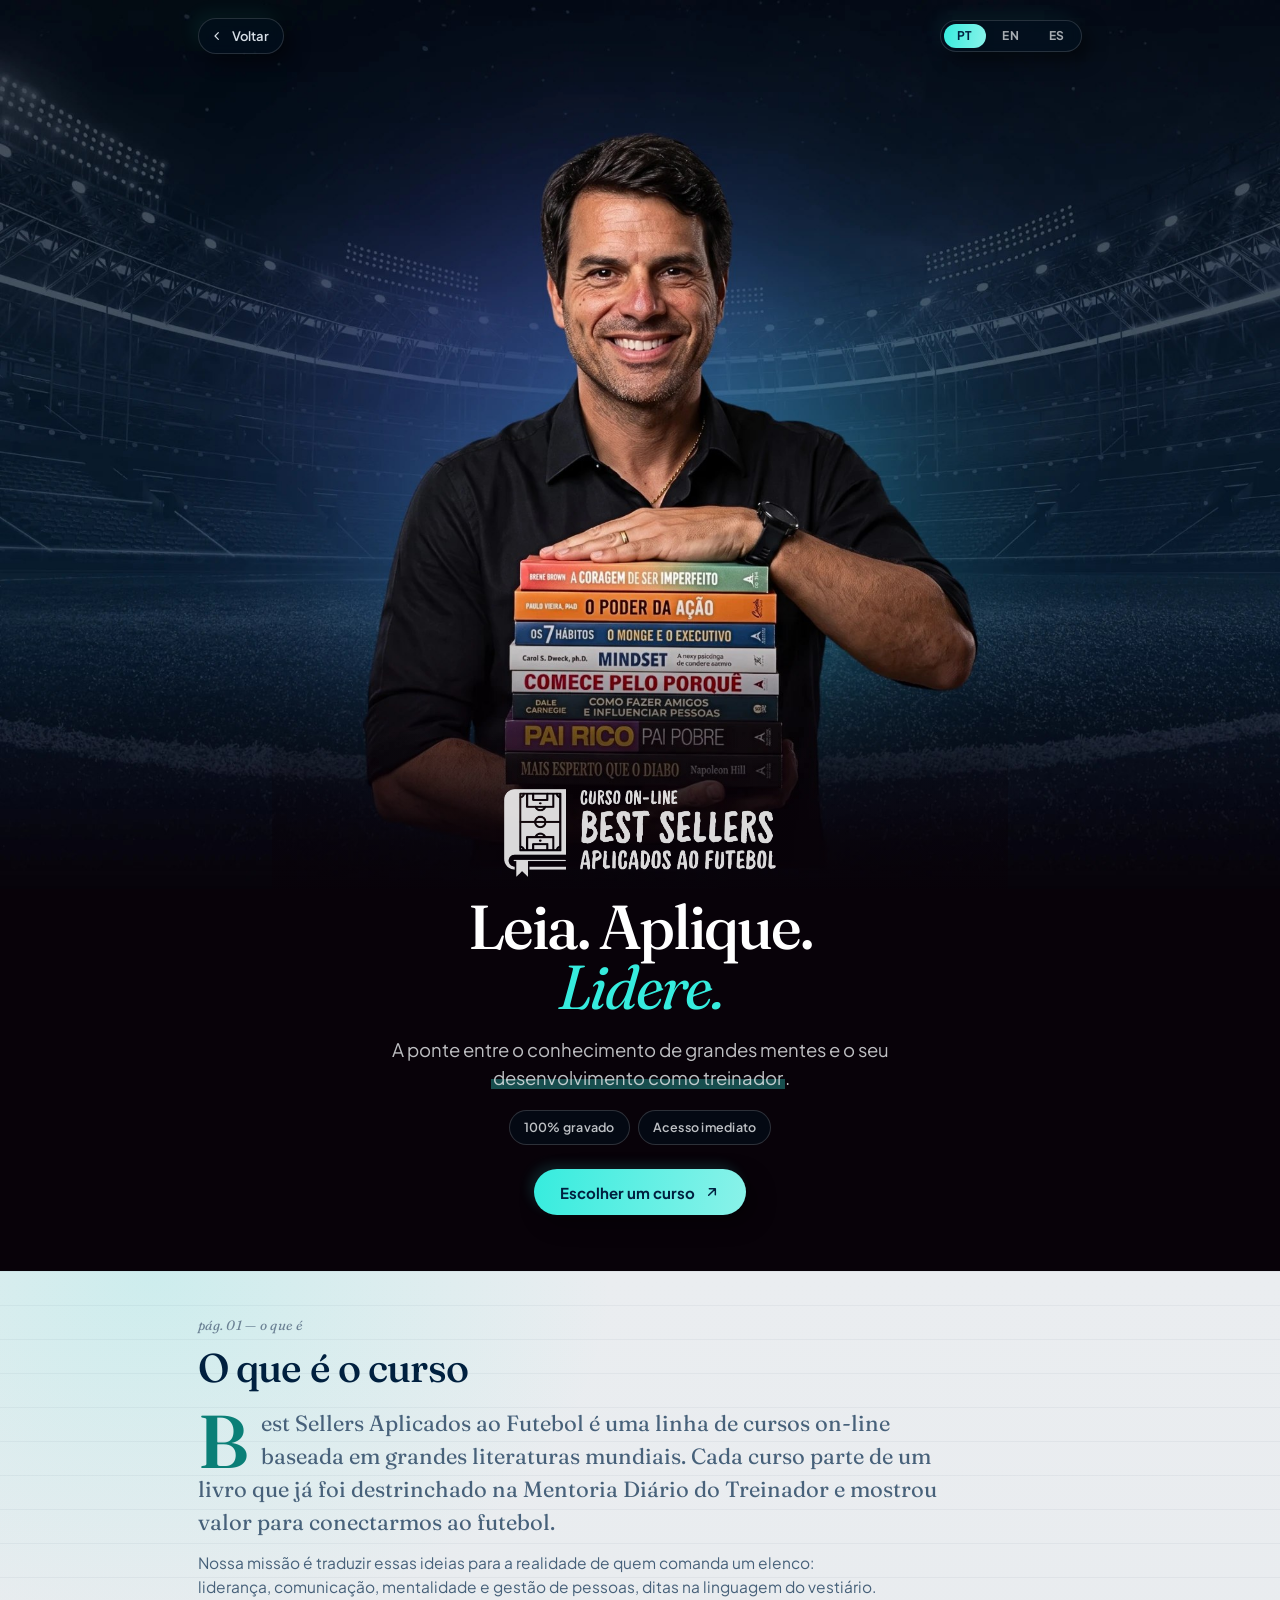
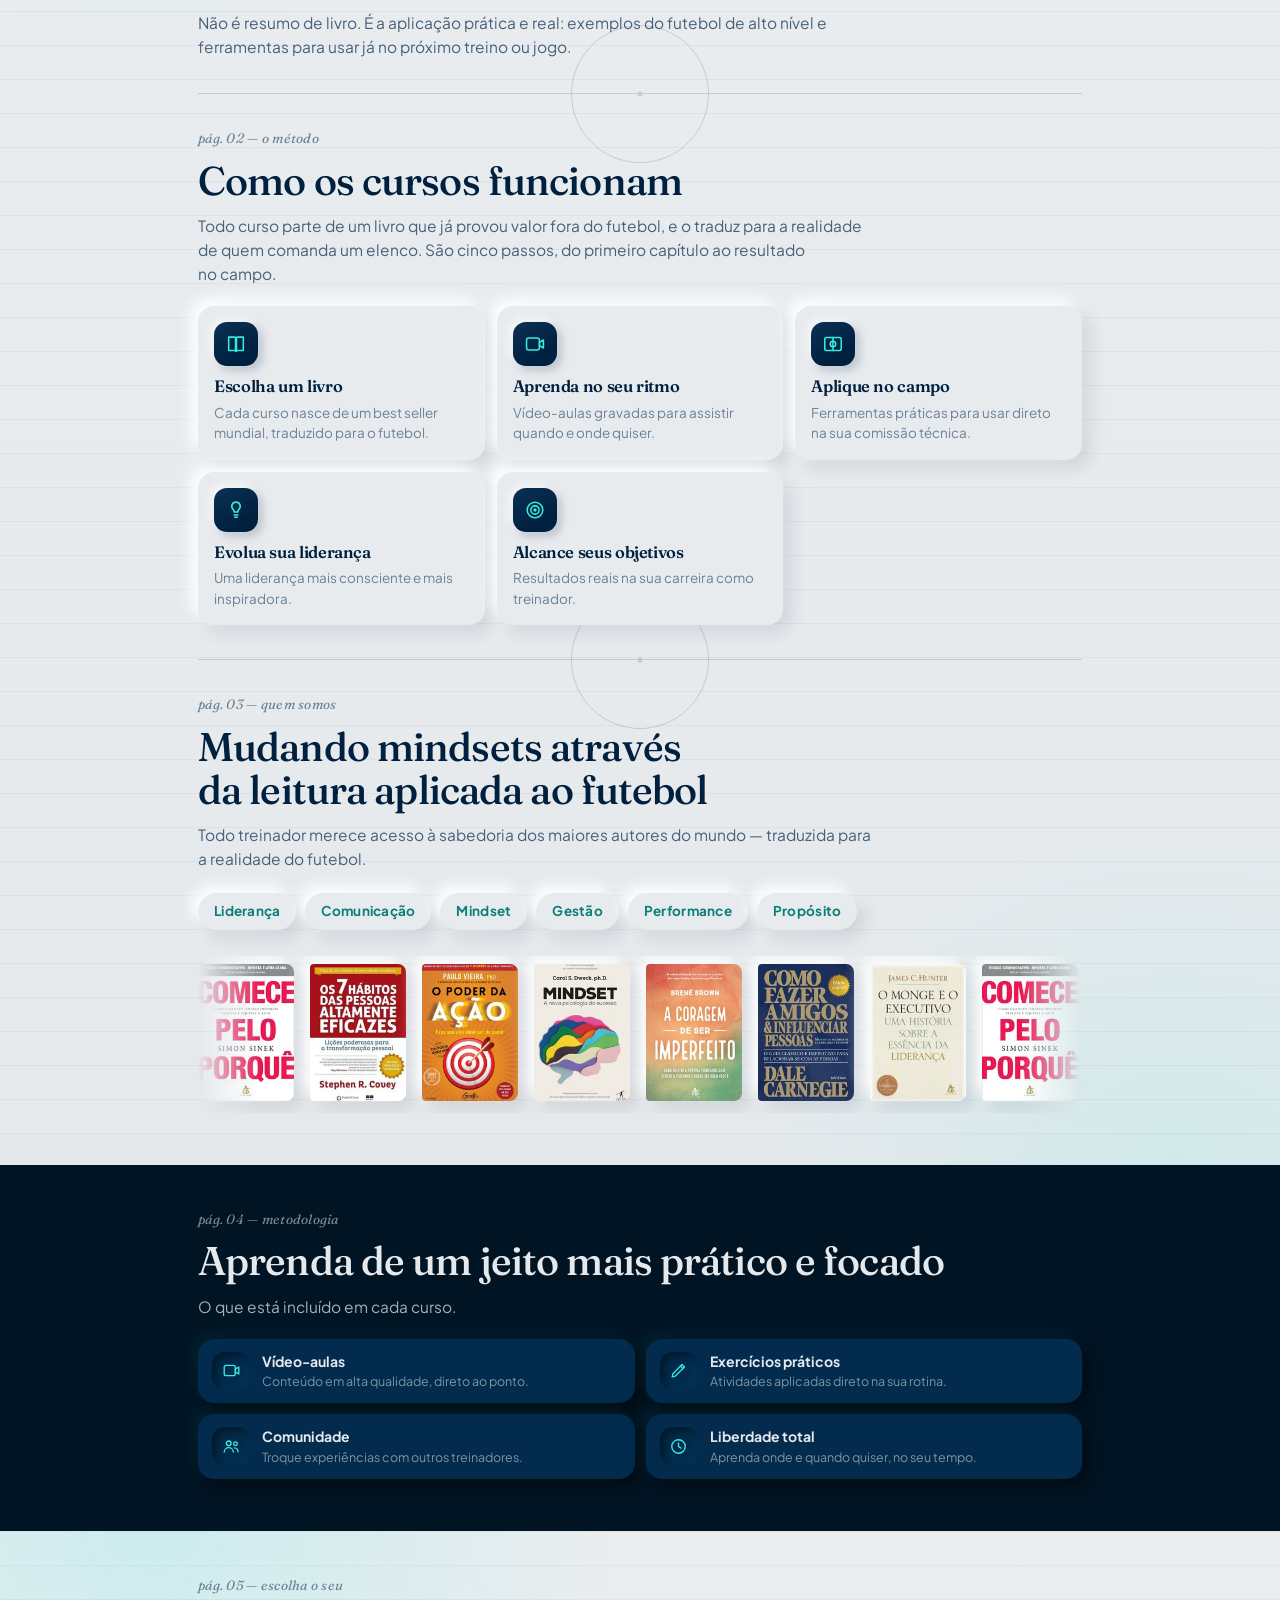
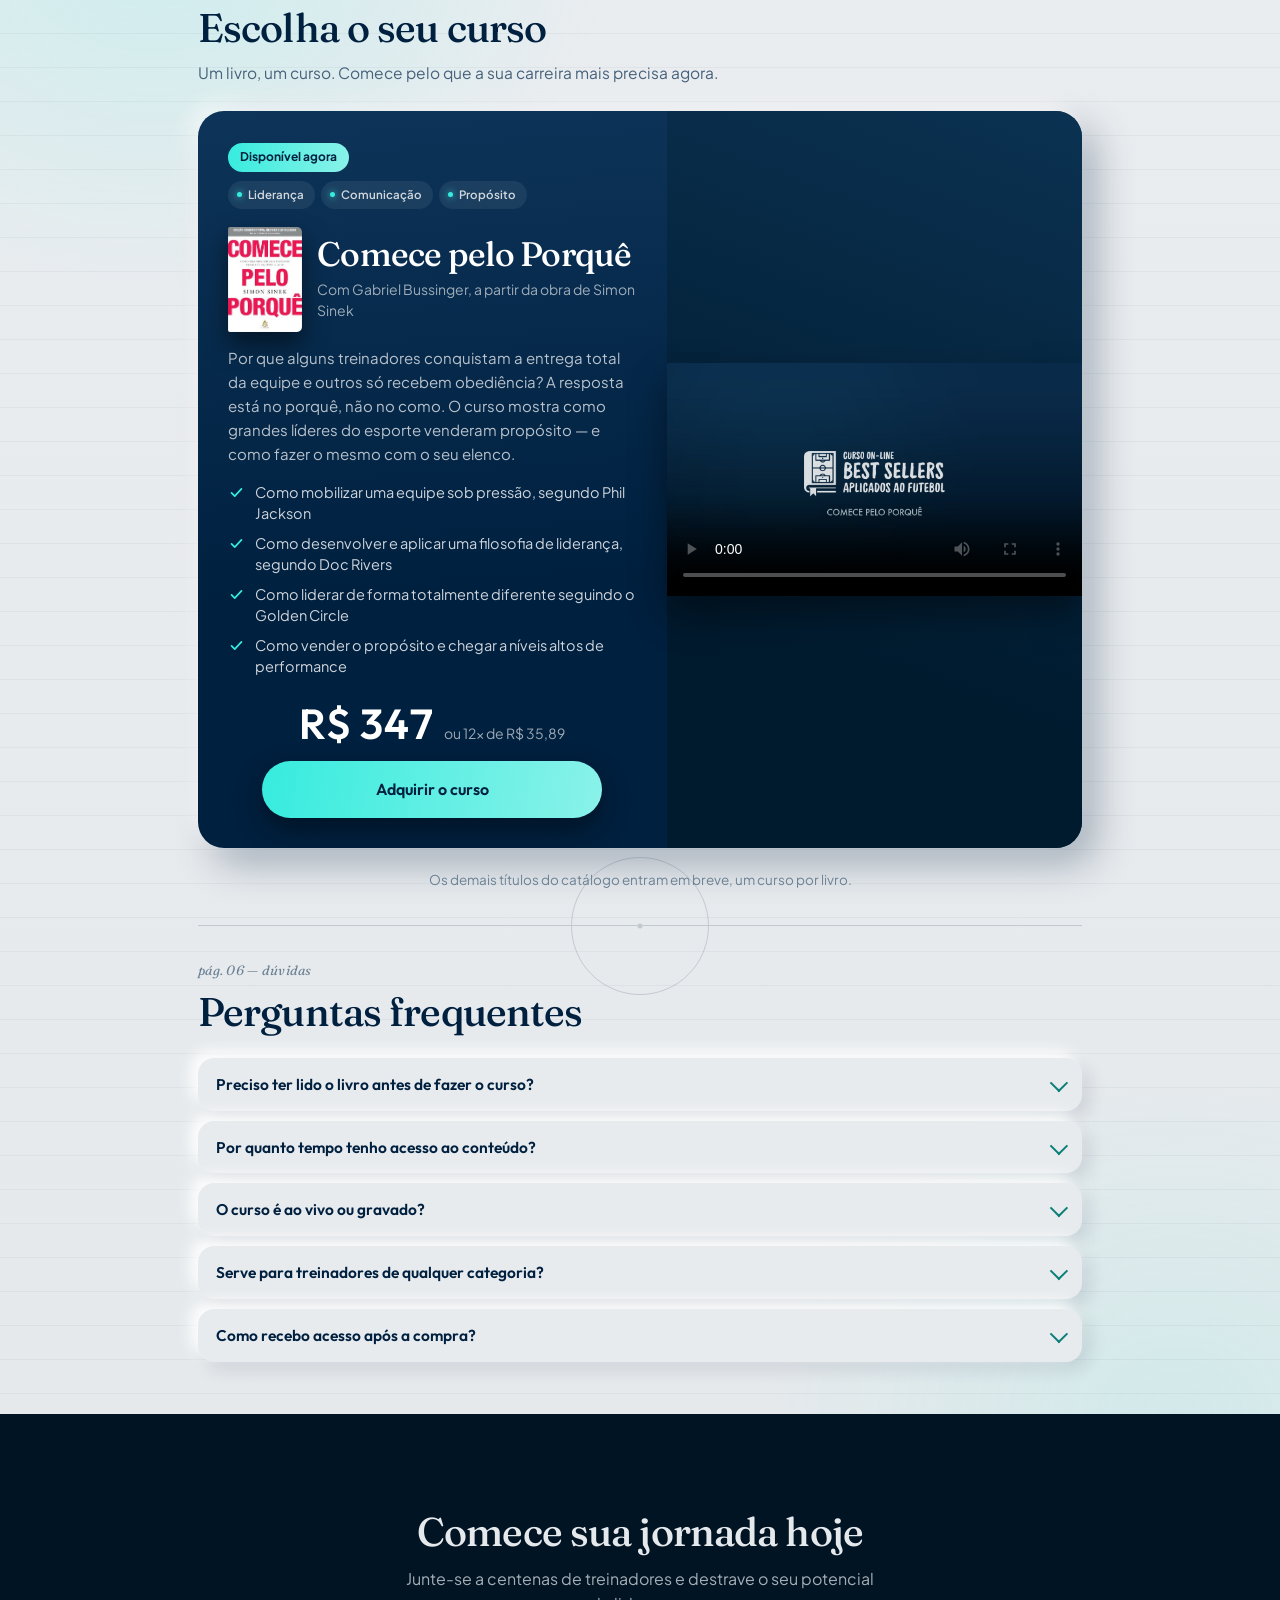
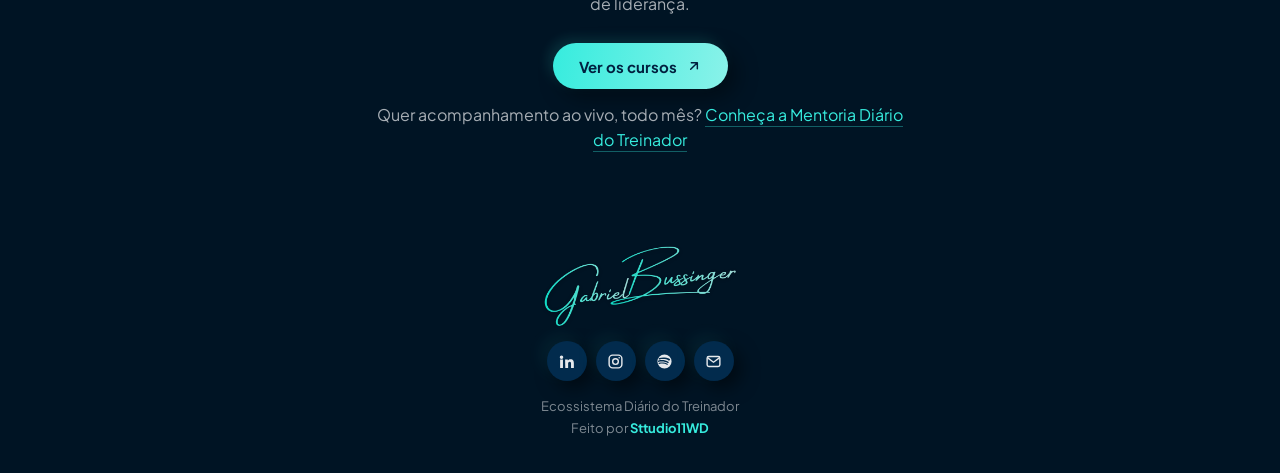
==== commit 2f672e56: "Cartão de compartilhamento único do ecossistema nas quatro páginas Substitui os quatro cartões gerad" ====
--- a/bestsellers.html
+++ b/bestsellers.html
@@ -17,10 +17,10 @@
 <meta property="og:title" content="Best Sellers Aplicados ao Futebol — cursos | Diário do Treinador">
 <meta property="og:description" content="Cursos on-line que traduzem os grandes livros de liderança, mindset e comunicação para a realidade do treinador de futebol.">
 <meta property="og:url" content="https://www.diariodotreinador.com.br/bestsellers.html">
-<meta property="og:image" content="https://www.diariodotreinador.com.br/og-bestsellers.jpg">
+<meta property="og:image" content="https://www.diariodotreinador.com.br/og-ecossistema.jpg">
 <meta property="og:image:width" content="1200">
 <meta property="og:image:height" content="630">
-<meta property="og:image:alt" content="Best Sellers Aplicados ao Futebol — um livro, um curso">
+<meta property="og:image:alt" content="Ecossistema Diário do Treinador — mentoria, curso Best Sellers Aplicados ao Futebol e podcast, com Gabriel Bussinger">
 <meta name="twitter:card" content="summary_large_image">
 
 <link rel="preconnect" href="https://fonts.googleapis.com">
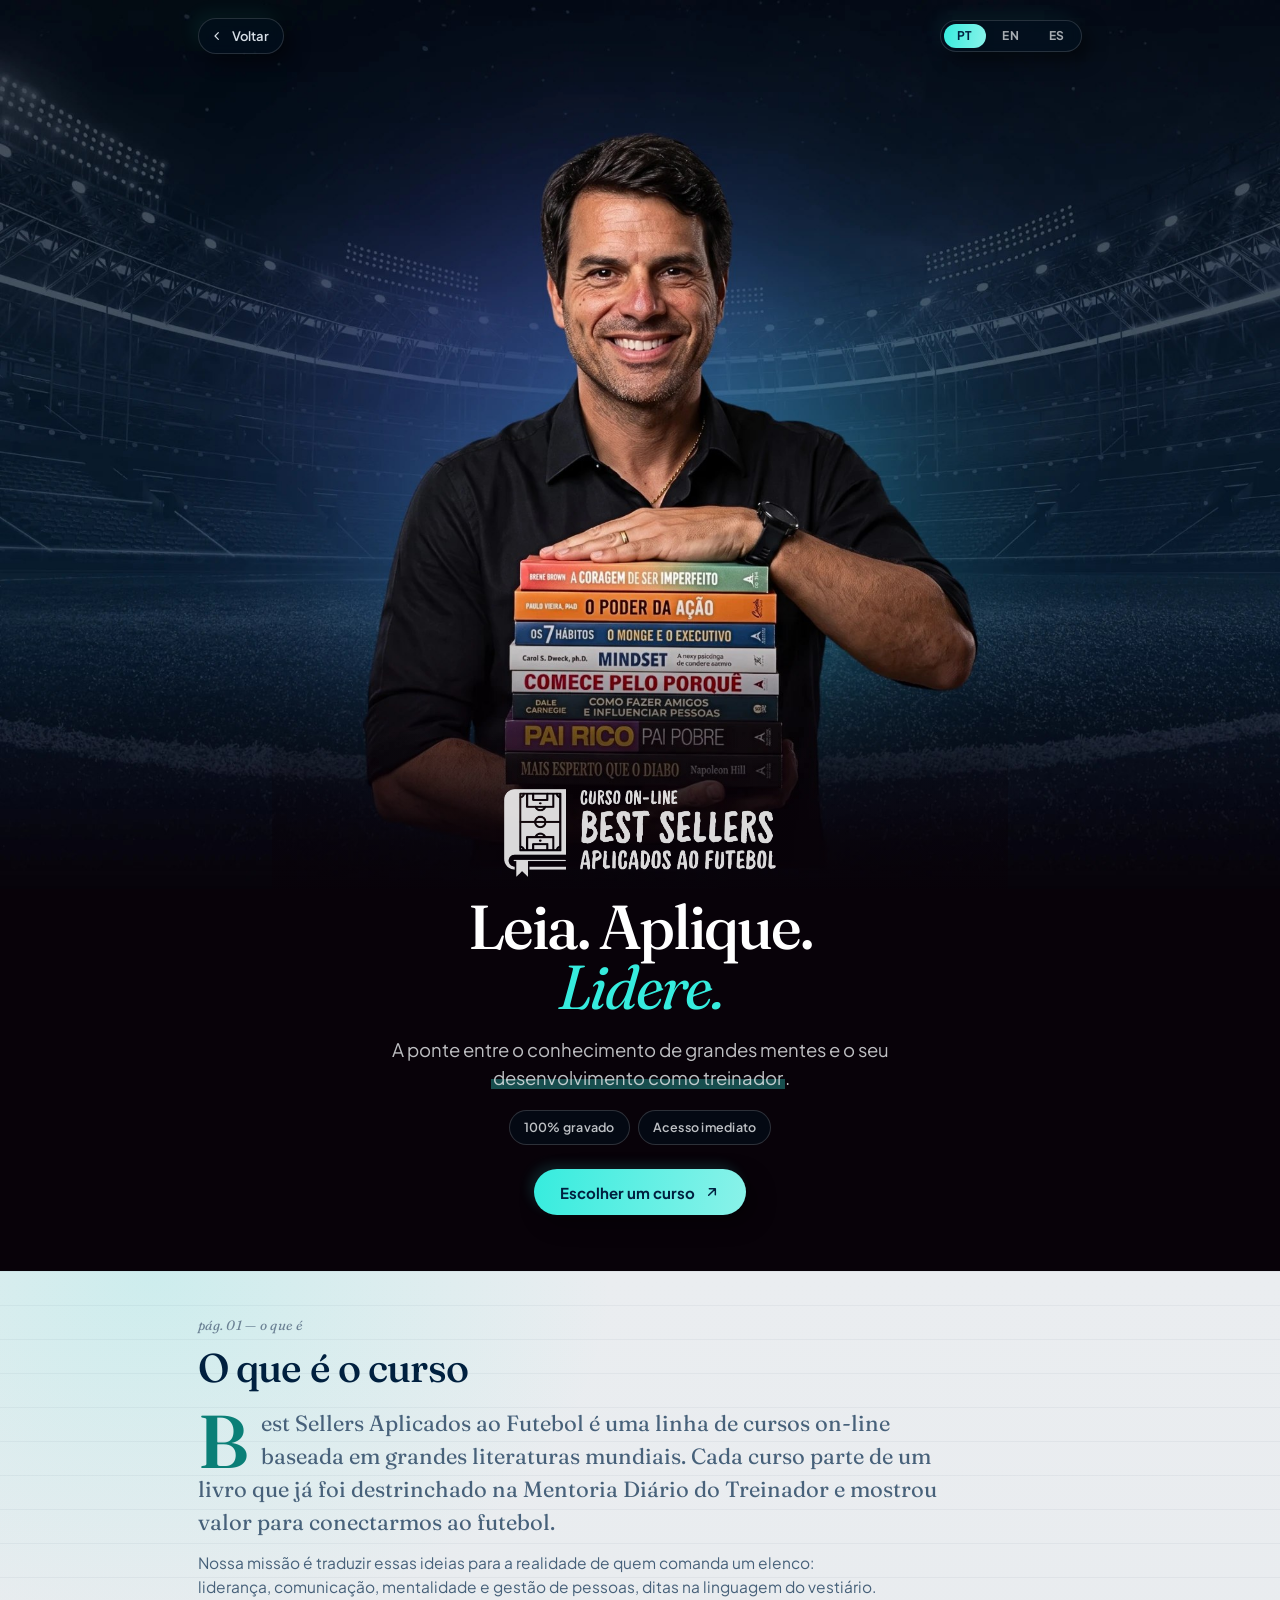
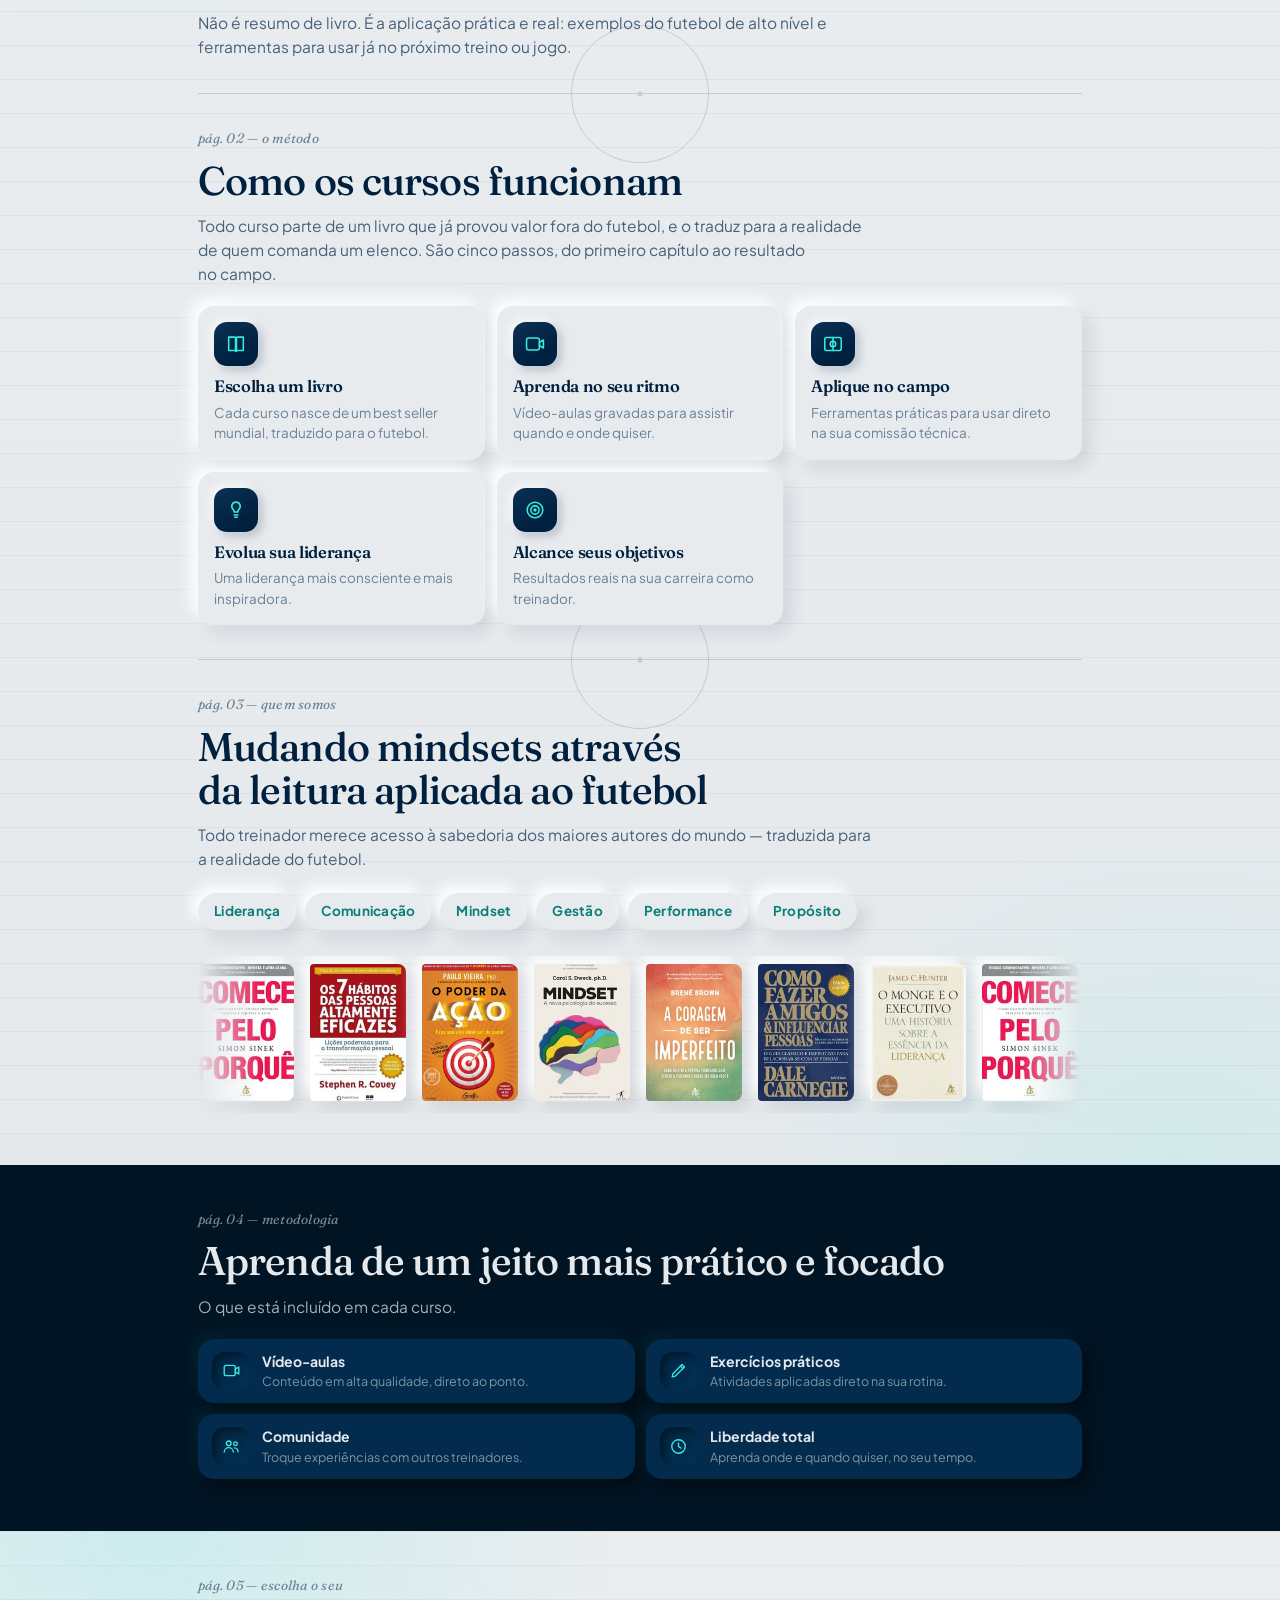
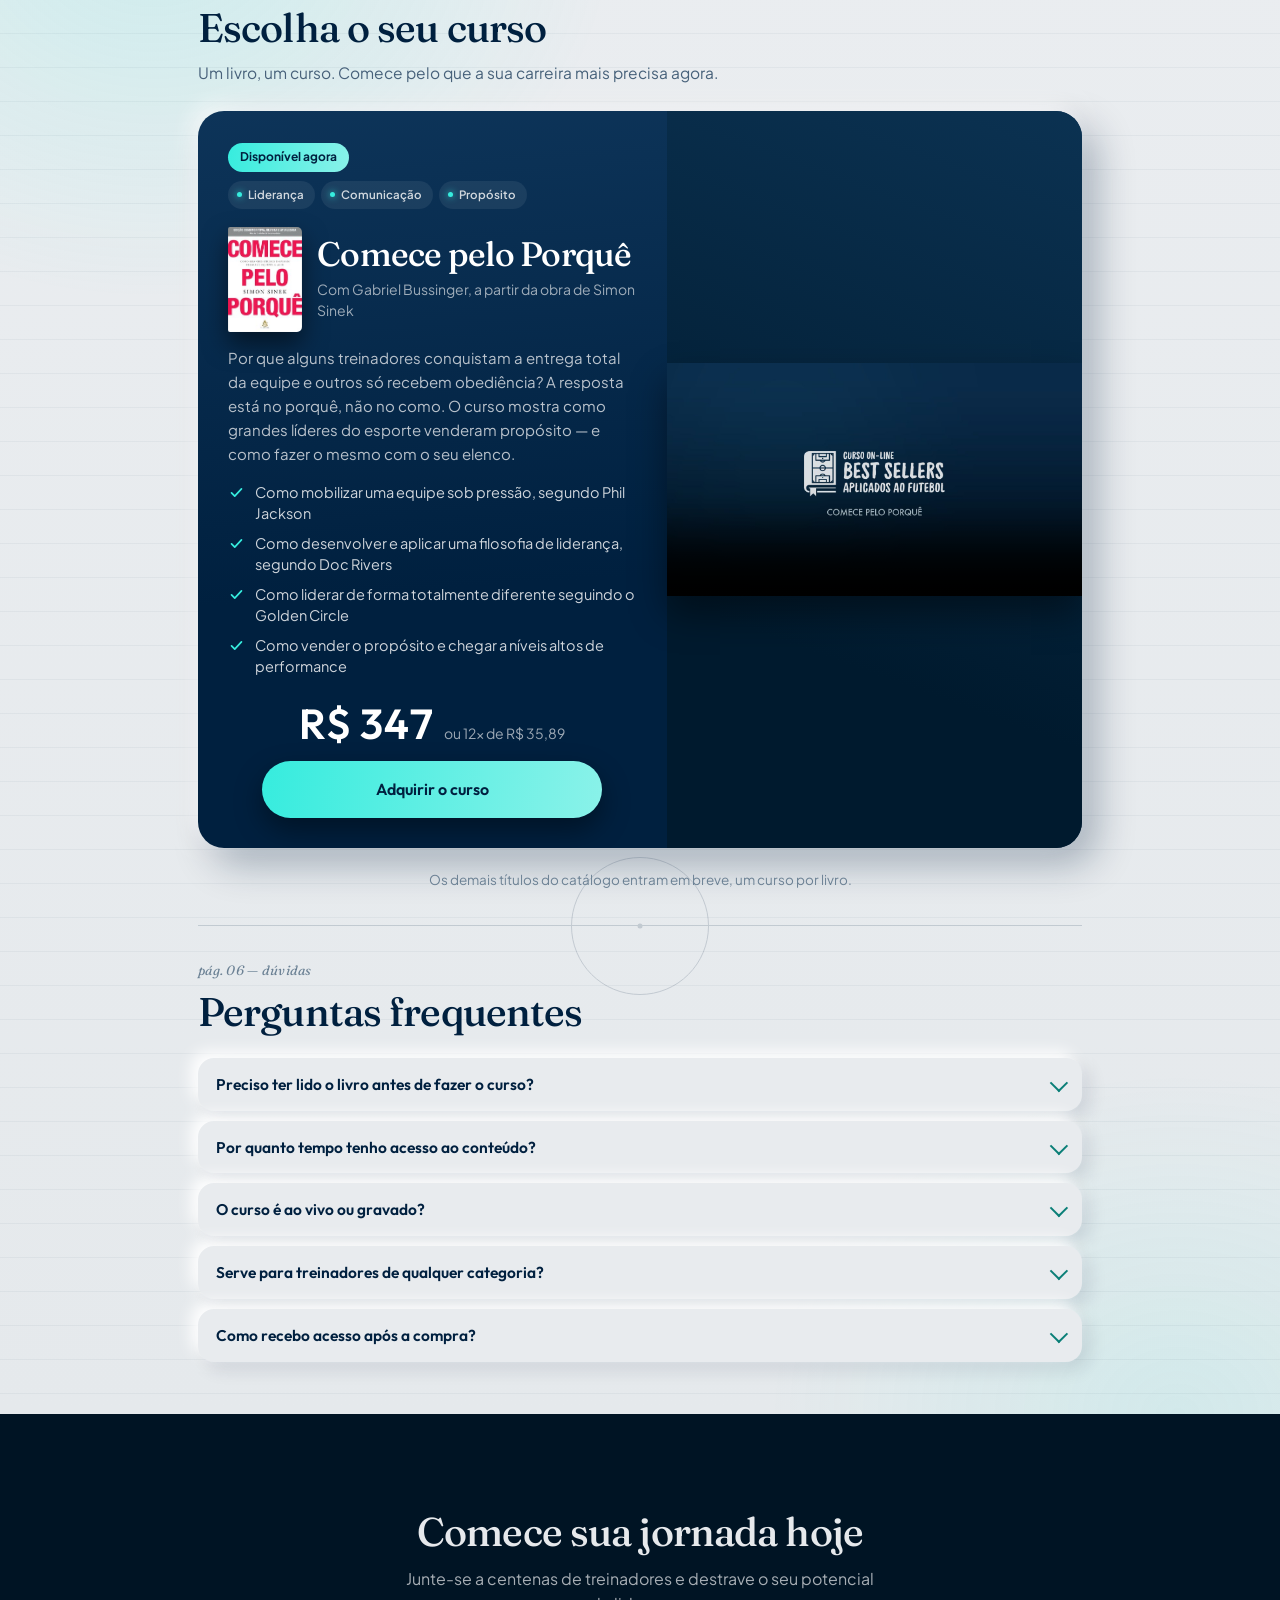
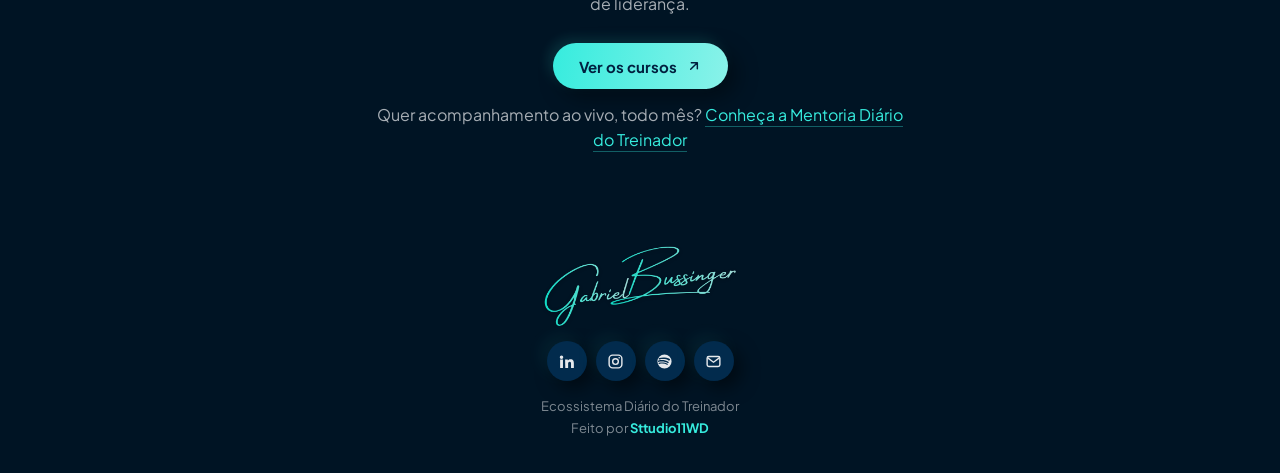
==== commit 2d7fd5e7: "Cartão de compartilhamento próprio para cada página do ecossistema A placa de fundo (gradiente navy " ====
--- a/bestsellers.html
+++ b/bestsellers.html
@@ -17,10 +17,10 @@
 <meta property="og:title" content="Best Sellers Aplicados ao Futebol — cursos | Diário do Treinador">
 <meta property="og:description" content="Cursos on-line que traduzem os grandes livros de liderança, mindset e comunicação para a realidade do treinador de futebol.">
 <meta property="og:url" content="https://www.diariodotreinador.com.br/bestsellers.html">
-<meta property="og:image" content="https://www.diariodotreinador.com.br/og-ecossistema.jpg">
+<meta property="og:image" content="https://www.diariodotreinador.com.br/og-bestsellers.jpg">
 <meta property="og:image:width" content="1200">
 <meta property="og:image:height" content="630">
-<meta property="og:image:alt" content="Ecossistema Diário do Treinador — mentoria, curso Best Sellers Aplicados ao Futebol e podcast, com Gabriel Bussinger">
+<meta property="og:image:alt" content="Best Sellers Aplicados ao Futebol — um livro, um curso, com Gabriel Bussinger">
 <meta name="twitter:card" content="summary_large_image">
 
 <link rel="preconnect" href="https://fonts.googleapis.com">
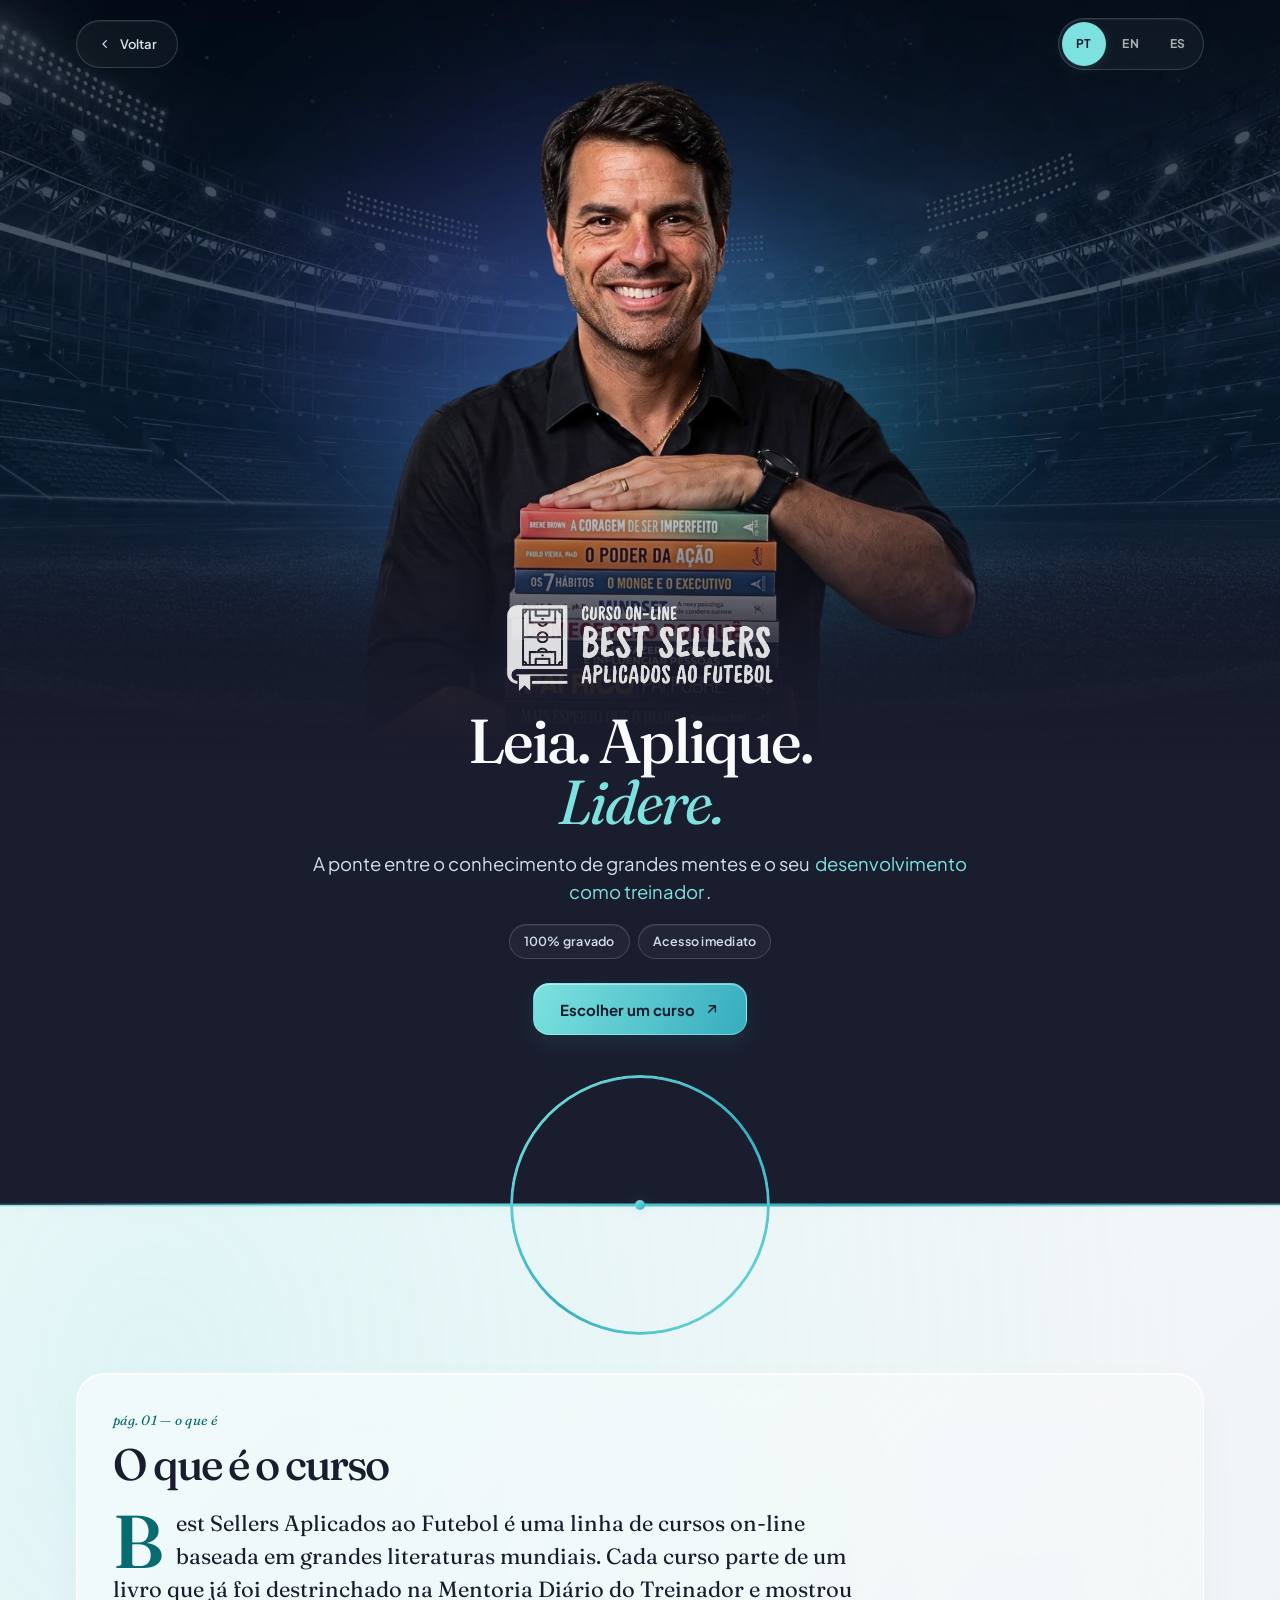
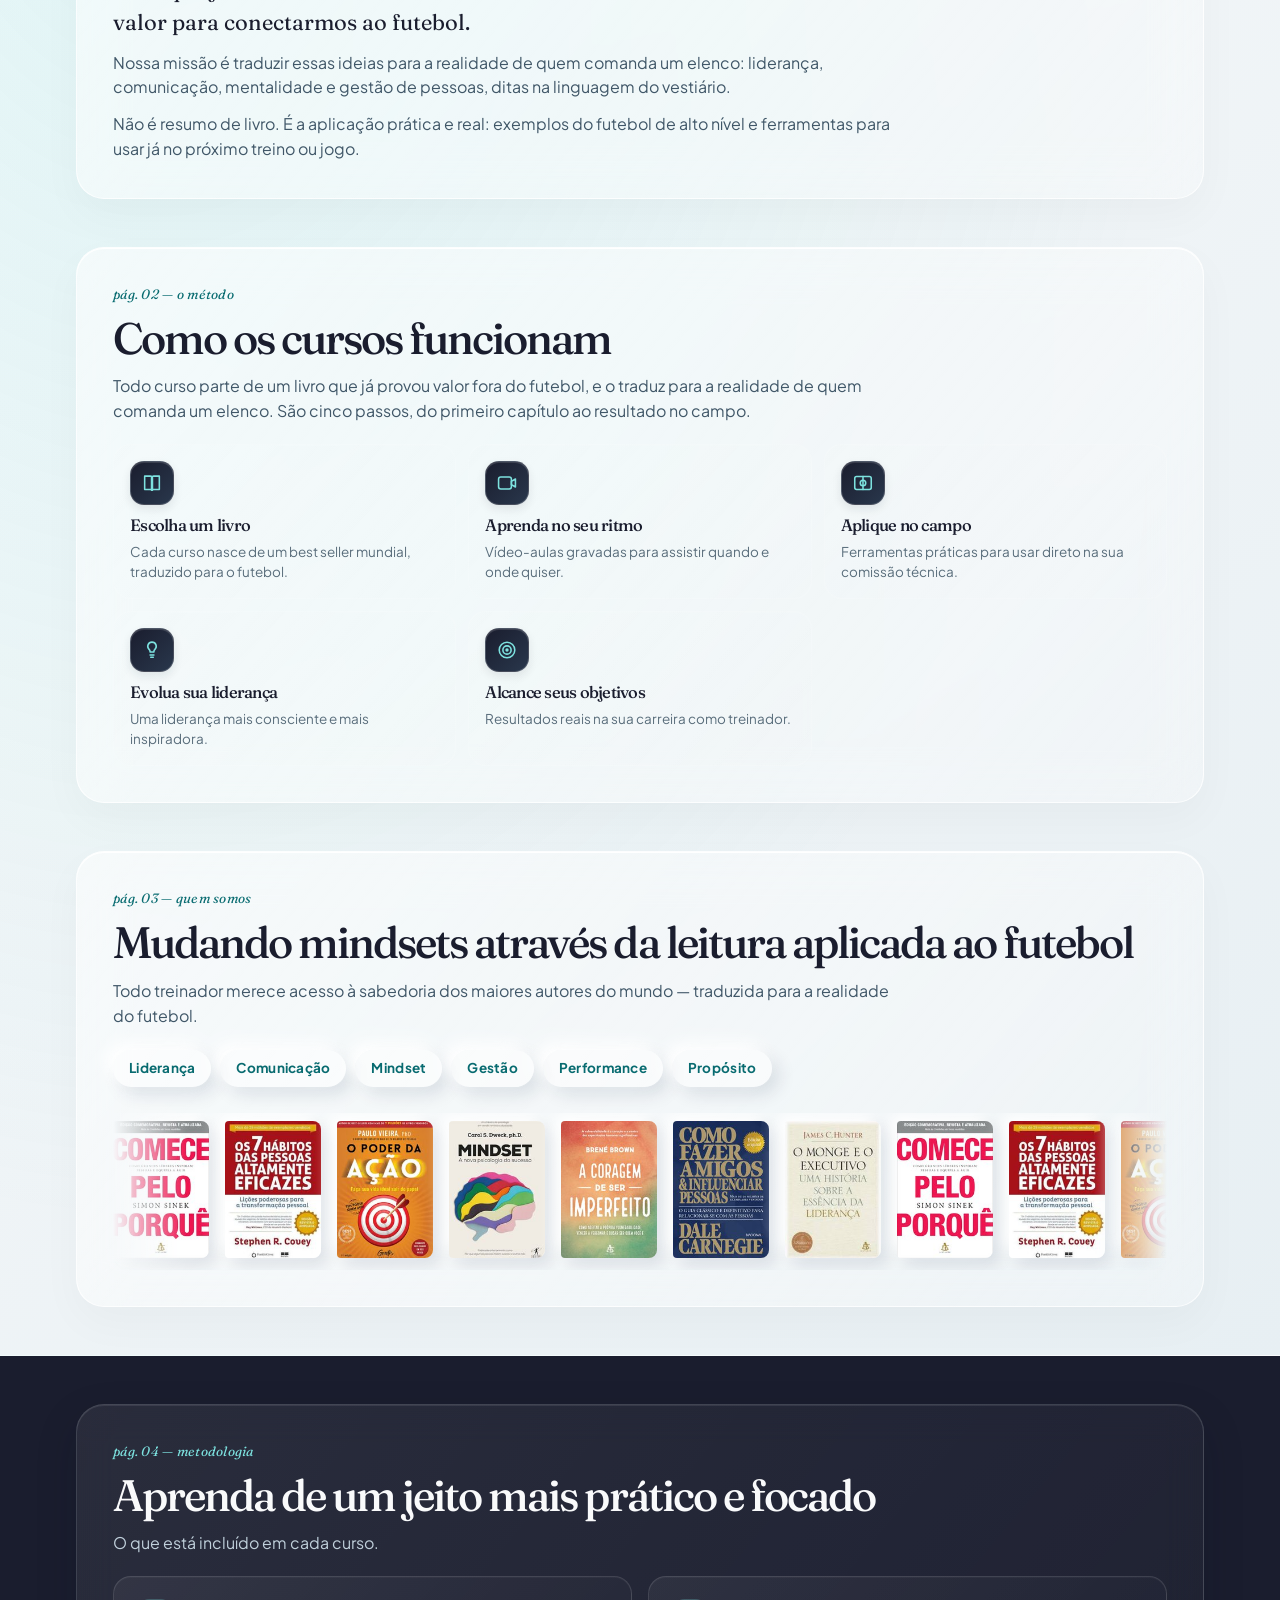
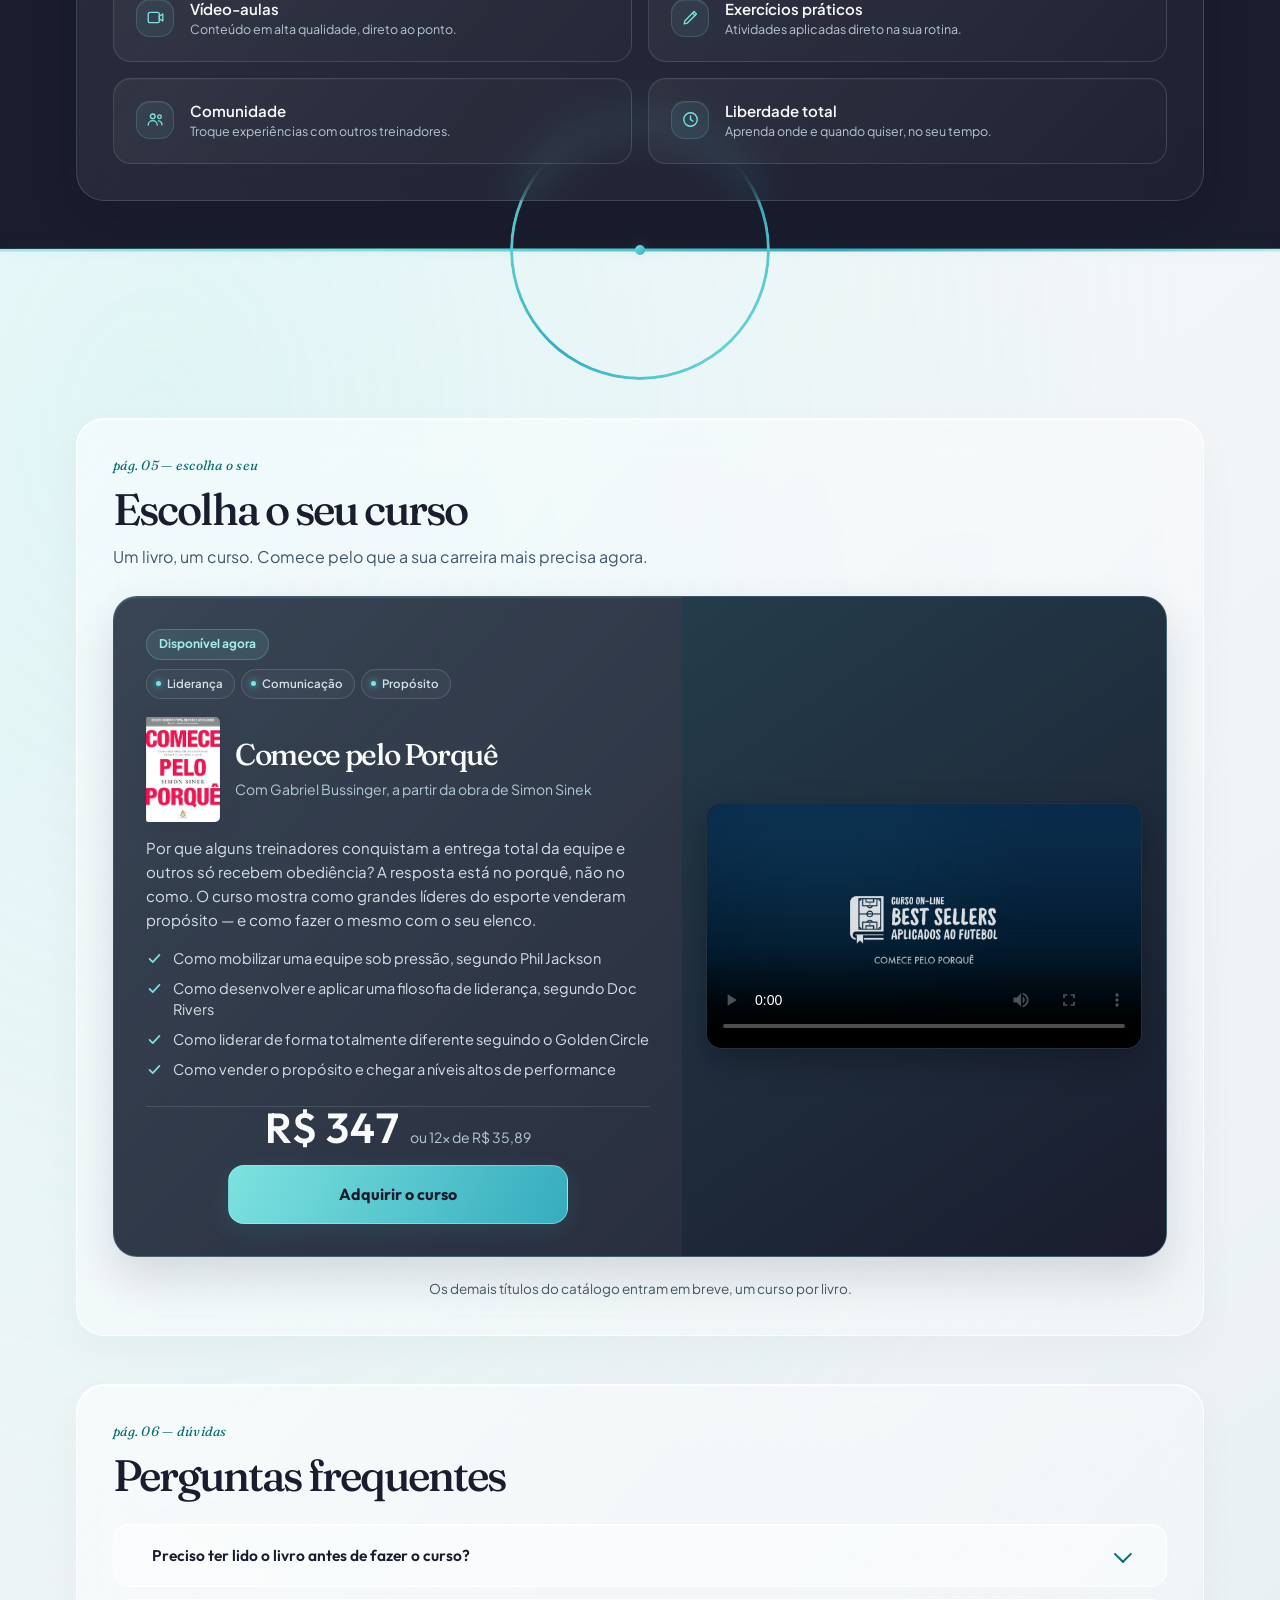
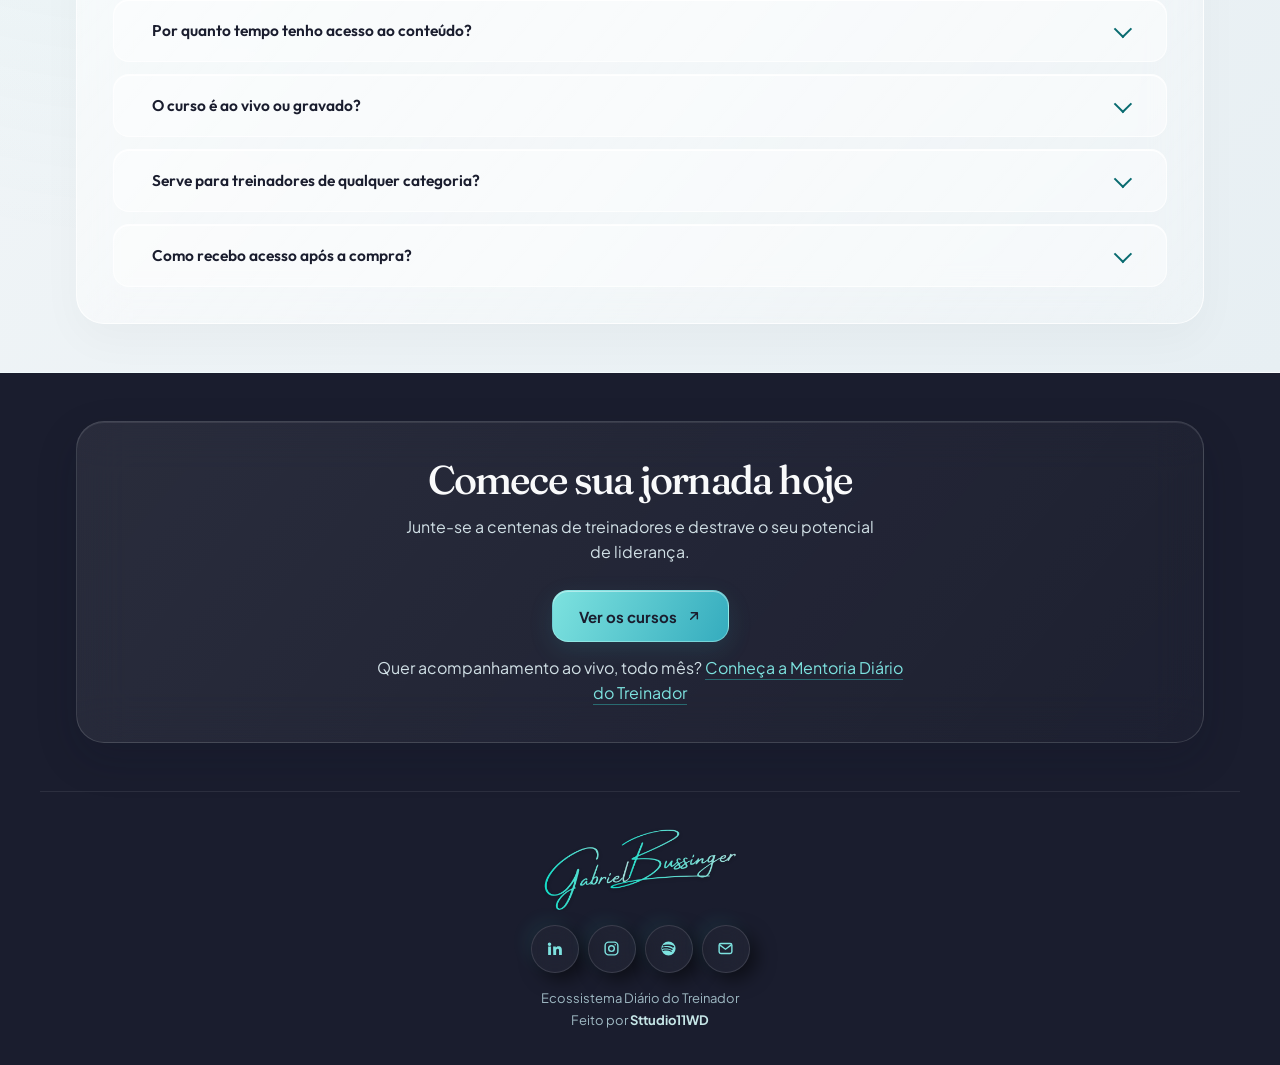
==== commit 0340afc8: "Apply Glass Modern design across ecosystem pages" ====
--- a/bestsellers.html
+++ b/bestsellers.html
@@ -3002,6 +3002,9 @@
     text-align:center;
   }
 </style>
+<link rel="stylesheet" href="glass.css">
+<link rel="stylesheet" href="mentoria.css">
+<link rel="stylesheet" href="bestsellers.css">
 </head>
 <body>
 <main>
@@ -3037,7 +3040,7 @@
         </ul>
 
         <div class="abertura-acoes">
-          <a class="btn btn-primario" href="#cursos">
+          <a class="btn btn-primario" href="bestsellers.html#cursos">
             <span data-i18n="ctaTopo">Escolher um curso</span>
             <svg viewBox="0 0 24 24" fill="none" stroke="currentColor" stroke-width="2.2" stroke-linecap="round" stroke-linejoin="round" aria-hidden="true"><path d="M7 17L17 7M8 7h9v9"/></svg>
           </a>
@@ -3048,6 +3051,7 @@
 
   <!-- ============ FAIXA CLARA 1 ============ -->
   <section class="zona-clara">
+    <span class="field-center-dot" aria-hidden="true"></span>
   <div class="faixa corpo">
 
     <section class="secao">
@@ -3164,6 +3168,7 @@
 
   <!-- ============ FAIXA CLARA 2: ESCOLHA ============ -->
   <section class="zona-clara">
+    <span class="field-center-dot" aria-hidden="true"></span>
   <div class="faixa corpo" id="cursos">
 
     <section class="secao">
@@ -3269,7 +3274,7 @@
     <section class="secao fecho">
       <h2 data-i18n="fechoTit">Comece sua jornada hoje</h2>
       <p data-i18n="fechoTexto">Junte-se a centenas de treinadores e destrave o seu potencial de liderança.</p>
-      <a class="btn btn-primario" href="#cursos">
+      <a class="btn btn-primario" href="bestsellers.html#cursos">
         <span data-i18n="fechoCta">Ver os cursos</span>
         <svg viewBox="0 0 24 24" fill="none" stroke="currentColor" stroke-width="2.2" stroke-linecap="round" stroke-linejoin="round" aria-hidden="true"><path d="M7 17L17 7M8 7h9v9"/></svg>
       </a>
--- a/glass.css
+++ b/glass.css
@@ -0,0 +1,31 @@
+:root{--paper:#1a1d2e;--card:#232b3b;--ink:#f9fafb;--ink-65:#d0dfe5;--ink-45:#adbdc8;--mint:#7de2df;--teal:#7de2df;--display:Manrope,Arial,sans-serif;--corpo:Manrope,Arial,sans-serif;--wrap:1200px;--gutter:28px;--borda:#7de2df30;--r-secao:32px;--r-cartao:20px;--g-mint:linear-gradient(115deg,#7de2df,#35acbe);--sombra-alta:0 24px 60px #0c0e1c45}
+body{background:#1a1d2e;color:#f9fafb}body::before{display:block;position:fixed;inset:0;z-index:-1;background:radial-gradient(ellipse at 82% 10%,#35acbe48,transparent 42%),radial-gradient(ellipse at 5% 58%,#7de2df26,transparent 38%),radial-gradient(ellipse at 90% 95%,#35acbe24,transparent 38%);pointer-events:none}h1,h2,h3{font-weight:700;letter-spacing:-.045em;text-wrap:balance}.destaque{background:none;color:#7de2df;-webkit-text-fill-color:currentColor}.topo{padding-top:24px}.topo::before{display:none}.topbar{margin-bottom:22px}.voltar,.idiomas{background:#f9fafb08;border:1px solid #f9fafb26;backdrop-filter:blur(22px);-webkit-backdrop-filter:blur(22px);box-shadow:inset 0 1px #ffffff0d;color:#d0dfe5}.voltar{min-height:48px;padding:12px 20px}.idiomas button{color:#c0d4db;min-height:38px}.idiomas button[aria-pressed=true]{background:#7de2df;color:#1a1d2e;box-shadow:0 2px 12px #7de2df25}.idiomas button:hover{background:#7de2df20;color:#f9fafb}
+.palco{aspect-ratio:21/8;border:1px solid #f9fafb30;border-radius:32px;box-shadow:0 24px 64px #0b0d1c55;overflow:hidden}.palco-foto{object-position:50% 35%;filter:saturate(.82)}.identidade{position:relative;max-width:850px;margin:-72px auto 0;padding:0 44px 32px;border:1px solid #f9fafb38;border-radius:28px;background:linear-gradient(125deg,#f9fafb1c,#f9fafb08);backdrop-filter:blur(32px) saturate(130%);-webkit-backdrop-filter:blur(32px) saturate(130%);box-shadow:inset 0 1px #ffffff24,0 24px 50px #0c102f40}.marca-eco{background:linear-gradient(145deg,#7de2df,#35acbe);border:4px solid #354d5e;color:#1a1d2e;border-radius:24px;box-shadow:0 10px 30px #0b122438,inset 0 1px #ffffff77}.eco-titulo{font-size:clamp(34px,4vw,50px);margin-top:20px}.slogan{font-size:16px;color:#d0dfe5;max-width:45ch;margin-inline:auto}.identidade .esteira-marcas{background:#101c2b42;border:1px solid #7de2df18;border-radius:16px;margin:24px 0 0;padding:18px 0}.esteira-marcas img{height:30px}
+.corpo{display:grid;grid-template-columns:repeat(2,minmax(0,1fr));gap:24px;padding-top:36px;padding-bottom:52px}.corpo>*{min-width:0}.corpo>.secao:last-of-type{grid-column:1/-1}.meio-campo{display:none}.secao,.banner{position:relative;isolation:isolate;overflow:hidden;border-radius:28px;padding:36px;background:linear-gradient(130deg,#f9fafb12,#f9fafb04);border:1px solid #f9fafb24;backdrop-filter:blur(24px);-webkit-backdrop-filter:blur(24px);box-shadow:inset 0 1px #ffffff16,0 16px 40px #0b10252b}.banner{background:linear-gradient(140deg,#7de2df20,#35acbe0c);border-color:#7de2df50;color:#f9fafb;text-align:left}.banner .campo{opacity:.07;color:#7de2df}.banner h2{font-size:38px;max-width:none;margin:0;font-weight:800}.banner .banner-lema{color:#7de2df;font-size:22px;margin:16px 0 0;font-weight:500}.banner p{color:#d0dfe5;font-size:16px;max-width:none;margin:20px 0 0}.banner .esteira-pilares{margin:24px -12px 0}.banner .pilar{background:#7de2df0d;border:1px solid #7de2df30;color:#d0efee;border-radius:30px}.selos{justify-content:flex-start;gap:8px}.selo{font-size:12px;font-weight:600}.banner .selo-solido,.secao .selo-solido{background:#7de2df19;color:#a2edeb;border:1px solid #7de2df30}.banner .selo-vazado,.secao .selo-vazado{background:transparent;border:1px solid #f9fafb24;color:#b8ccd3}.secao-titulo{font-size:34px;text-align:left}.titulo-produto{font-weight:800}.secao-resumo{text-align:left;color:#c0d0db;font-size:16px;margin-left:0}.livro img{border:1px solid #ffffff20;border-radius:7px;box-shadow:0 8px 18px #0c102f50}.livro b{color:#f9fafb;font-size:13px;font-weight:600}.livro span{color:#adbdc8}.botao-mint,.botao-inscrever{display:inline-flex;justify-content:center;align-items:center;min-height:52px;padding:14px 26px;margin-top:28px;border:1px solid #b3f5ee70;border-radius:16px;background:linear-gradient(115deg,#7de2df,#35acbe);color:#152633;font-family:var(--corpo);font-size:15px;font-weight:800;text-decoration:none;box-shadow:inset 0 1px #ffffff80,0 8px 24px #35acbe25;transition:background .2s,box-shadow .2s}.botao-mint:hover,.botao-inscrever:hover{background:linear-gradient(115deg,#a2eeeb,#51becc);transform:none;box-shadow:inset 0 1px #ffffff80,0 8px 30px #35acbe40}.links-duplo{gap:14px}.link{background:#f9fafb05;border:1px solid #f9fafb1c;border-radius:18px;padding:22px;box-shadow:inset 0 1px #ffffff08;transition:background .2s,border-color .2s}.link:hover{background:#7de2df0d;border-color:#7de2df50;transform:none;box-shadow:none}.tile,.tile-mint,.tile-teal,.tile-navy{background:linear-gradient(135deg,#7de2df22,#35acbe0f);color:#7de2df;border:1px solid #7de2df30;border-radius:15px;box-shadow:inset 0 1px #ffffff10}.link-titulo{font-weight:700;font-size:17px}.link-desc{color:#b5c8d2;font-size:14px}.seta{color:#7de2df}.rodape{border-top:1px solid #f9fafb15;padding-top:36px}.social{background:#f9fafb07;border:1px solid #f9fafb20;color:#7de2df;min-width:48px;min-height:48px;backdrop-filter:blur(12px)}.social:hover{background:#7de2df20;color:#f9fafb}.creditos{color:#9fb9c3}.creditos a{color:#c6e6e7}a:focus-visible,button:focus-visible{outline:3px solid #7de2df;outline-offset:5px}
+@media(min-width:1600px){:root{--wrap:1320px}.banner h2{font-size:44px}.secao,.banner{padding:44px}}
+@media(max-width:900px){:root{--wrap:760px;--gutter:24px}.corpo{grid-template-columns:minmax(0,1fr)}.corpo>.secao:last-of-type{grid-column:1}.palco{aspect-ratio:16/9}.identidade{max-width:92%;margin-top:-44px;padding-inline:28px}}
+@media(max-width:559px){:root{--gutter:16px}.topo{padding-top:12px}.palco{aspect-ratio:4/3;border-radius:24px}.identidade{margin-top:-32px;max-width:94%;padding:0 20px 24px;border-radius:24px}.eco-titulo{font-size:32px}.slogan{font-size:15px}.identidade .esteira-marcas{margin-inline:0;padding-block:14px}.corpo{padding-top:24px;gap:20px}.secao,.banner{padding:26px 24px;border-radius:24px}.banner h2{font-size:32px}.banner .banner-lema{font-size:20px}.secao-titulo{font-size:28px}.links-duplo{grid-template-columns:1fr}.link{padding:18px}.botao-mint,.botao-inscrever{width:100%}.esteira-trilho{animation-duration:75s}}
+@media(prefers-reduced-motion:reduce){.esteira-trilho{animation:none}}
+/* Responsive layout shared by both Glass previews. */
+html{overflow-x:clip;scroll-padding-top:24px}body{min-width:320px}.faixa{width:100%;max-width:var(--wrap)}img,video{max-width:100%}.identidade,.link-texto,.livro,.secao,.banner{min-width:0}.link-titulo,.evento-tema{overflow-wrap:anywhere}.livro b{overflow-wrap:break-word}.link{height:100%}.link-desc,.secao-resumo,.slogan,.banner p{text-wrap:pretty}.idiomas button{min-width:44px;min-height:44px}.social{min-width:48px;min-height:48px}.botao-mint,.botao-inscrever{min-height:52px}.esteira{max-width:100%}.selos{flex-wrap:wrap}.palco video{width:100%;height:100%;object-fit:cover}
+@media(max-width:379px){:root{--gutter:12px}.topbar{gap:8px}.voltar{padding:10px 12px}.idiomas button{padding:8px 10px}.secao,.banner{padding:24px 18px}.identidade{max-width:96%;padding-inline:16px}.eco-titulo{font-size:28px}.banner h2{font-size:28px}.secao-titulo{font-size:25px}.link{gap:12px;padding:16px}.link-titulo{font-size:16px}.tile{width:42px;height:42px;flex:none}}
+@media(min-width:560px) and (max-width:767px){:root{--wrap:700px;--gutter:24px}.identidade{max-width:92%}.corpo{grid-template-columns:minmax(0,1fr)}.links-duplo{grid-template-columns:repeat(2,minmax(0,1fr))}.secao,.banner{padding:30px}.banner h2{font-size:36px}}
+@media(min-width:768px) and (max-width:1023px){:root{--wrap:960px;--gutter:32px}.corpo{grid-template-columns:minmax(0,1fr)}.identidade{max-width:82%;margin-top:-48px}.palco{aspect-ratio:16/7}.links-duplo{grid-template-columns:repeat(2,minmax(0,1fr))}.secao,.banner{padding:36px}.banner h2{font-size:40px}.eco-titulo{font-size:42px}}
+@media(min-width:1024px) and (max-width:1279px){:root{--wrap:1160px;--gutter:32px}.corpo{grid-template-columns:repeat(2,minmax(0,1fr))}.secao,.banner{padding:30px}.banner h2{font-size:34px}.secao-titulo{font-size:30px}.banner .banner-lema{font-size:20px}.identidade{max-width:78%}.palco{aspect-ratio:21/8}}
+@media(min-width:1280px){:root{--wrap:1240px;--gutter:36px}.corpo{grid-template-columns:repeat(2,minmax(0,1fr))}.identidade{max-width:850px}.palco{aspect-ratio:21/8}}
+@media(min-width:1800px){:root{--wrap:1400px;--gutter:44px}.identidade{max-width:920px}.corpo{gap:32px}.eco-titulo{font-size:54px}.banner h2{font-size:46px}.secao,.banner{padding:44px}.secao-resumo,.banner p{font-size:17px}}
+@media(hover:none){.link:hover,.social:hover,.botao-mint:hover,.botao-inscrever:hover{transform:none}.esteira-trilho{animation-duration:90s}}
+@media(prefers-reduced-transparency:reduce){.identidade,.secao,.banner{background:#252f40;backdrop-filter:none;-webkit-backdrop-filter:none}}
+/* Product cards: centered hierarchy, with book metadata kept readable. */
+.corpo>.banner,.corpo>.secao:has(.titulo-produto){text-align:center}
+.corpo>.banner .selos,.corpo>.secao:has(.titulo-produto) .selos{justify-content:center}
+.corpo>.banner h2,.corpo>.secao:has(.titulo-produto) .secao-titulo{margin-inline:auto;text-align:center;max-width:24ch}
+.corpo>.banner .banner-lema{margin-inline:auto;text-align:center}
+.corpo>.banner>p,.corpo>.secao:has(.titulo-produto)>.secao-resumo{margin-inline:auto;text-align:center;max-width:43ch;text-wrap:pretty}
+.corpo>.banner .botao-mint,.corpo>.secao:has(.titulo-produto) .botao-inscrever{margin-inline:auto}
+.corpo>.secao:has(.titulo-produto) .livro{text-align:left}
+.corpo>.banner{background:radial-gradient(ellipse at 50% 0%,#7de2df35,transparent 75%),linear-gradient(140deg,#35acbe34,#7de2df14);border-color:#7de2df88;box-shadow:inset 0 1px #ffffff40,0 18px 55px #35acbe25}
+.corpo>.banner h2{max-width:100%;line-height:1.12}
+.corpo>.banner h2 strong[data-i18n="mentoriaMarca1"]{display:block;font-family:var(--display);font-size:20px;font-weight:600;letter-spacing:0;color:#b7eeee;margin-bottom:14px}
+.corpo>.banner h2 span[data-i18n="mentoriaMarca2"]{display:block;font-family:var(--display);font-size:clamp(36px,3.6vw,50px);font-weight:800;line-height:1.08;letter-spacing:-.04em;color:#f9fafb;-webkit-text-fill-color:#f9fafb;background:none;text-wrap:balance}
+@media(max-width:559px){.corpo>.banner h2 span[data-i18n="mentoriaMarca2"]{font-size:36px}.corpo>.banner h2 strong[data-i18n="mentoriaMarca1"]{font-size:18px}}
--- a/mentoria.css
+++ b/mentoria.css
@@ -0,0 +1,21 @@
+:root{--display:Outfit,Arial,sans-serif;--corpo:"Plus Jakarta Sans",Arial,sans-serif;--serifa:Outfit,Arial,sans-serif;--wrap:1200px}
+body{font-family:var(--corpo)}h1,h2,h3,.tese,.relato,.livro-lema{font-family:var(--display);font-variation-settings:normal}.corpo{display:flex;flex-direction:column;gap:48px;padding-block:48px}.secao{padding:36px;border-radius:28px}.zona-clara{--ink:#f9fafb;--ink-65:#d0dfe5;--ink-45:#adbdc8;--teal:#7de2df;--card:#232b3b;--neo-fundo:#ffffff08;color:#f9fafb;background:radial-gradient(ellipse at 15% 45%,#35acbe18,transparent 65%);border-block:1px solid #7de2df0c}.zona-clara .destaque{color:#7de2df;background:none;-webkit-text-fill-color:currentColor}.zona-clara .secao{background:linear-gradient(130deg,#f9fafb12,#f9fafb04)}.secao-titulo{text-align:left;font-size:clamp(30px,3.5vw,44px)}.secao-resumo{text-align:left;margin-inline:0;max-width:65ch}.tese{font-size:clamp(27px,3.6vw,44px);font-weight:500;line-height:1.2;max-width:30ch}.tese b{color:#7de2df;font-weight:600}
+.capa{background:radial-gradient(ellipse at 4% 35%,#35acbe24,transparent 65%),#1a1d2e;color:#f9fafb;--neo-fundo:#ffffff08}.capa h1{font-family:var(--display);color:#f9fafb;font-weight:700;font-size:clamp(38px,4.5vw,64px);line-height:1.06;letter-spacing:-.04em}.capa h1 em{font-family:var(--display);font-style:normal;font-weight:500;color:#7de2df;font-size:.72em;margin-top:18px;line-height:1.15}.capa-sub{font-family:var(--corpo);color:#d0dfe5;font-weight:400;font-size:18px;line-height:1.6}.capa-selo,.capa .voltar,.capa .idiomas{background:#f9fafb08;border:1px solid #f9fafb2a;box-shadow:inset 0 1px #ffffff12;backdrop-filter:blur(20px);color:#d0dfe5}.capa-selo::before{background:#7de2df}.capa .idiomas button[aria-pressed=true]{background:#7de2df;color:#1a1d2e}.capa-assinatura{filter:saturate(.7);width:180px}.capa-foto{filter:brightness(.92) saturate(.95)}.capa-veu{background:none!important}.palavras{background:#ffffff03;border-block:1px solid #f9fafb16}.palavras .esteira+.esteira{border-color:#f9fafb0b}.palavra{color:#b5ced4}.palavra::after{background:#7de2df}
+.item,.passo,.relatos li,.numeros li{background:linear-gradient(135deg,#f9fafb0d,#f9fafb03);border:1px solid #f9fafb20;box-shadow:inset 0 1px #ffffff08;border-radius:18px}.item{padding:22px;gap:16px}.item-texto strong{color:#f9fafb;font-size:15px;font-weight:600}.item-rotulo{color:#7de2df;font-size:12px}.item-texto small{color:#b5c8d2}.zona-clara .tile,.zona-clara .tile-mint,.zona-clara .tile-teal,.zona-clara .tile-navy,.tile{background:#7de2df12;color:#7de2df;border:1px solid #7de2df30;box-shadow:inset 0 1px #ffffff12;border-radius:14px}.itens{gap:16px}.cronograma{margin-top:30px}.cronograma::before{width:2px;left:5px;background:linear-gradient(#7de2df,#35acbe33);box-shadow:none}.etapa::before{background:#7de2df;box-shadow:0 0 14px #7de2df38}.etapa h3{font-family:var(--display);font-size:23px;font-weight:600}.etapa p{color:#c0d0db}.etapa-parte{color:#7de2df}.relatos{gap:20px}.relatos li{padding:28px}.relatos li:first-child{padding-top:28px}.relatos li::before{color:#7de2df;opacity:.65}.relato{font-size:22px;line-height:1.45;color:#e8f0f3}.relatos li:first-child .relato{font-size:26px}.livro-lema{color:#f9fafb;font-size:30px}.livro-titulo{color:#7de2df;font-size:24px}.livro-sub,.livro-texto,.mentor-texto,.mentor-cargo{color:#c0d0db}.livro-autores{color:#7de2df}.livro-capa img{box-shadow:0 20px 40px #0c102f60;border:1px solid #ffffff22}.livro-cta{background:linear-gradient(115deg,#7de2df,#35acbe);color:#1a1d2e;border:1px solid #b3f5ee70;box-shadow:0 6px 24px #35acbe22}.mentor-foto{border:1px solid #ffffff28;box-shadow:0 20px 40px #0c102f45}.mentor-nome{font-size:34px;color:#f9fafb}.mentor-selos li{background:#7de2df0c;color:#7de2df;border:1px solid #7de2df28;box-shadow:none}.numeros b{color:#7de2df}.numeros span{color:#b5c8d2}
+.planos{gap:24px}.plano{padding:32px;border-radius:24px}.plano-destaque{background:linear-gradient(125deg,#7de2dff0,#35acbee0);border:1px solid #b3f5ee70;box-shadow:inset 0 1px #ffffff70,0 18px 50px #35acbe20;color:#1a1d2e}.plano-escuro{background:linear-gradient(130deg,#f9fafb10,#f9fafb04);border:1px solid #f9fafb28;box-shadow:inset 0 1px #ffffff16}.plano-nome{font-family:var(--display);font-size:24px;font-weight:700}.preco{font-family:var(--display);font-size:54px}.fita{background:#1a1d2e;color:#7de2df}.plano-destaque .plano-cta{background:#1a1d2e;color:#f9fafb}.plano-escuro .plano-cta{background:#7de2df;color:#1a1d2e}.plano-cta,.plano-cta:hover{box-shadow:none;border-radius:16px;min-height:52px}.plano-escuro .preco-unit,.plano-escuro .preco-alt,.plano-escuro .checklist li{color:#c0d0db}.plano-destaque .preco-unit,.plano-destaque .preco-alt,.plano-destaque .checklist li{color:#214650}.checklist{gap:14px}.checklist svg{color:currentColor}.meio-campo{display:none}.planos-titulo{text-align:center}.nota-planos{color:#b5c8d2}
+@media(min-width:900px){.capa{min-height:700px}.capa-texto{max-width:46%;padding-block:36px}.capa-foto-col{inset:0 0 0 38%}.capa-foto-col::after{background:none}.capa-foto{object-position:32% 22%;mask-image:linear-gradient(90deg,transparent,#0002 20%,#0009 42%,#000 66%);-webkit-mask-image:linear-gradient(90deg,transparent,#0002 20%,#0009 42%,#000 66%)}}
+@media(min-width:1440px){.corpo{gap:56px;padding-block:56px}.secao{padding:44px}.itens{grid-template-columns:repeat(3,minmax(0,1fr))}.mentor{gap:48px}}
+@media(min-width:640px) and (max-width:1023px){.itens{grid-template-columns:repeat(2,minmax(0,1fr))}.secao{padding:30px}}
+@media(max-width:899px){.capa{padding-top:0}.capa-topo{top:16px}.capa-texto{max-width:620px;margin-inline:auto;text-align:center;padding-bottom:36px}.capa h1{font-size:clamp(36px,6vw,52px)}.capa-sub{margin-inline:auto}.capa-foto{aspect-ratio:4/3;object-position:60% 18%;mask-image:linear-gradient(#000 35%,#000a 65%,transparent);-webkit-mask-image:linear-gradient(#000 35%,#000a 65%,transparent)}}
+@media(max-width:559px){.corpo{padding-block:24px;gap:24px}.secao{padding:26px 22px}.secao-titulo{font-size:29px}.tese{font-size:28px}.capa h1{font-size:36px}.capa-sub{font-size:16px}.capa-foto{aspect-ratio:4/5}.item{padding:18px;gap:12px}.itens{grid-template-columns:1fr}.relatos li{padding:22px}.relatos li:first-child{padding-top:22px}.relato,.relatos li:first-child .relato{font-size:20px}.mentor-nome{font-size:29px}.plano{padding:26px 22px}.preco{font-size:48px}.livro-lema{font-size:26px}.numeros{gap:12px}.numeros li{padding:20px 12px}}
+/* Preserve the mentorship's original editorial typography and light/dark rhythm. */
+:root{--display:"Outfit",Arial,sans-serif;--corpo:"Plus Jakarta Sans",Arial,sans-serif;--serifa:"Fraunces",Georgia,serif}
+h1,h2,h3,.tese,.relato,.livro-lema,.capa h1,.capa h1 em{font-family:"Fraunces",Georgia,serif;font-variation-settings:"SOFT" 0,"WONK" 0;font-optical-sizing:auto;font-weight:500}
+.capa h1 em{font-style:italic;font-weight:400}.tese,.relato,.livro-lema{font-weight:400}.capa-sub,.item-texto,.plano-nome,.preco,.mentor-selos,.etapa-parte{font-family:var(--corpo)}.plano-nome,.preco{font-family:"Outfit",Arial,sans-serif}
+.zona-clara{--ink:#1a1d2e;--ink-65:#405768;--ink-45:#596d7b;--teal:#086b70;--card:#f9fafb;--neo-fundo:#ffffff80;color:#1a1d2e;background:radial-gradient(ellipse at 12% 10%,#7de2df30,transparent 65%),linear-gradient(140deg,#f9fafb,#e7eff3);border-block:1px solid #ffffff70}
+.zona-clara .secao{background:linear-gradient(130deg,#ffffff8c,#ffffff40);border-color:#ffffffc0;box-shadow:inset 0 1px #ffffff,0 16px 44px #1a1d2e08;backdrop-filter:blur(24px);-webkit-backdrop-filter:blur(24px)}
+.zona-clara .secao-titulo,.zona-clara .tese,.zona-clara .mentor-nome,.zona-clara .relato{color:#1a1d2e}.zona-clara .destaque,.zona-clara .tese b,.zona-clara .livro-titulo,.zona-clara .livro-autores{color:#086b70}
+.zona-clara .secao-resumo,.zona-clara .livro-sub,.zona-clara .livro-texto,.zona-clara .mentor-texto,.zona-clara .mentor-cargo{color:#405768}
+.zona-clara .item,.zona-clara .relatos li,.zona-clara .numeros li{background:linear-gradient(135deg,#ffffffad,#ffffff5c);border-color:#ffffff;box-shadow:inset 0 1px #fff,0 5px 18px #1a1d2e06}
+.zona-clara .item-texto strong{color:#1a1d2e}.zona-clara .item-texto small{color:#596d7b}.zona-clara .item-rotulo{color:#086b70}.zona-clara .tile,.zona-clara .tile-mint,.zona-clara .tile-teal,.zona-clara .tile-navy{background:linear-gradient(135deg,#1a1d2e,#29374c);border:1px solid #ffffff30;color:#7de2df;box-shadow:inset 0 1px #ffffff20,0 4px 10px #1a1d2e18}
+.zona-clara .relatos li::before{color:#086b70}.zona-clara .mentor-selos li{background:#7de2df26;color:#086b70;border-color:#35acbe30}.zona-clara .numeros b{color:#086b70}.zona-clara .numeros span{color:#596d7b}.zona-clara .mentor-foto{border-color:#ffffff;box-shadow:0 12px 32px #1a1d2e18}.zona-clara .livro-capa img{border-color:#ffffff;box-shadow:0 16px 32px #1a1d2e20}
--- a/bestsellers.css
+++ b/bestsellers.css
@@ -0,0 +1,34 @@
+.abertura{background:#1a1d2e;color:#f9fafb}.abertura h1{font-family:"Fraunces",Georgia,serif;color:#f9fafb;font-weight:500}.abertura h1 em{color:#7de2df}.abertura-sub{color:#d0dfe5}.marca-texto{color:#7de2df;background:none}.abertura .voltar,.abertura .idiomas,.fatos li{background:#f9fafb0a;border:1px solid #f9fafb2a;backdrop-filter:blur(20px);-webkit-backdrop-filter:blur(20px);box-shadow:inset 0 1px #ffffff12;color:#d0dfe5}.abertura .idiomas button[aria-pressed=true]{background:#7de2df;color:#1a1d2e}.btn-primario,.curso-cta{background:linear-gradient(115deg,#7de2df,#35acbe);border:1px solid #b3f5ee70;color:#1a1d2e;border-radius:16px;min-height:52px;box-shadow:inset 0 1px #ffffff70,0 8px 24px #35acbe22;font-weight:700}.btn-primario:hover,.curso-cta:hover{background:#a0eeea;box-shadow:0 8px 26px #35acbe30;transform:none}.folio{color:#7de2df}.zona-clara .folio{color:#086b70}.capitular{font-family:"Fraunces",Georgia,serif;color:#1a1d2e}.capitular::first-letter{color:#086b70}.livro-capa{box-shadow:0 12px 24px #0c102f40}.curso-card{background:linear-gradient(130deg,#ffffffa0,#ffffff55);border:1px solid #ffffffd0;box-shadow:inset 0 1px #fff,0 16px 40px #1a1d2e0d;border-radius:24px;overflow:hidden;backdrop-filter:blur(24px);-webkit-backdrop-filter:blur(24px)}.curso-corpo{background:transparent}.curso-nome{font-family:"Fraunces",Georgia,serif;color:#1a1d2e}.curso-autor,.curso-texto,.curso-topicos li,.nota-cursos{color:#405768}.curso-selos li{background:#7de2df40;color:#085c60;border:1px solid #35acbe30;box-shadow:none}.curso-temas li{background:#ffffff60;color:#405768;border:1px solid #35acbe24}.curso-topicos svg{color:#08767b}.curso-video{border:1px solid #ffffff50;border-radius:18px;overflow:hidden;box-shadow:0 12px 28px #1a1d2e20}.curso-compra{border-color:#1a1d2e18;background:transparent}.curso-preco b{color:#1a1d2e;font-family:Outfit,Arial,sans-serif}.curso-preco span{color:#596d7b}.curso-livro{box-shadow:0 8px 20px #1a1d2e25}.faq{display:grid;gap:12px}.faq li{border:1px solid #ffffffb0;border-radius:16px;background:#ffffff70;box-shadow:inset 0 1px #fff;overflow:hidden}.faq details{background:none;border:0;box-shadow:none}.faq summary{padding:20px;color:#1a1d2e;font-weight:600;min-height:56px}.faq details p{color:#405768;padding:0 20px 20px;margin:0}.faq details[open]{background:#7de2df10}.faq summary::after{color:#086b70}.abertura .faixa{max-width:var(--wrap)}.secao{min-width:0}.curso-card>*{min-width:0}
+@media(max-width:767px){.curso-card{display:flex;flex-direction:column}.curso-midia,.curso-corpo{width:100%;padding:22px}.curso-compra{display:flex;flex-direction:column;align-items:stretch;gap:20px}.curso-cta{text-align:center}.curso-cabeca{gap:16px}.curso-nome{font-size:26px}.curso-livro{max-width:80px}.faq summary{padding:18px}.abertura h1{font-size:clamp(40px,9vw,64px)}}
+@media(min-width:768px) and (max-width:1023px){.curso-card{grid-template-columns:minmax(0,1fr)}.curso-corpo,.curso-midia{padding:28px}}
+/* Blend the image itself into the actual hero surface. */
+.abertura{background:#1a1d2e;padding:0}.abertura-foto{display:block;width:100%;height:auto;max-height:760px;object-fit:cover;object-position:50% 40%;-webkit-mask-image:linear-gradient(180deg,#000 48%,#000f 55%,#000d 63%,#0009 73%,#0004 85%,transparent 100%);mask-image:linear-gradient(180deg,#000 48%,#000f 55%,#000d 63%,#0009 73%,#0004 85%,transparent 100%)}
+.abertura .abertura-texto{background:none;margin-top:-155px;padding:0 0 64px}.abertura .abertura-texto>.faixa{padding-top:0}.abertura h1{margin-inline:auto}.abertura .abertura-sub{color:#d0dfe5;max-width:48ch;margin-inline:auto}.abertura .marca-texto{color:#7de2df}.abertura .fatos{justify-content:center}.abertura .abertura-acoes{justify-content:center}
+/* The source card used white text with more specific selectors. */
+.zona-clara .curso-card{color:#1a1d2e;background:linear-gradient(135deg,#ffffffea,#e6f2f4e0);border:1px solid #ffffff;box-shadow:0 18px 40px #1a1d2e15;display:grid;grid-template-columns:minmax(0,1.08fr) minmax(0,.92fr);align-items:stretch}
+.zona-clara .curso-card .curso-corpo{background:transparent;order:1;padding:32px}.zona-clara .curso-card .curso-midia{order:2;background:linear-gradient(145deg,#1a1d2e,#263e50);display:flex;align-items:center;justify-content:center;padding:24px}
+.zona-clara .curso-card .curso-nome{color:#1a1d2e;font-size:30px;line-height:1.15}.zona-clara .curso-card .curso-autor{color:#486171}.zona-clara .curso-card .curso-texto,.zona-clara .curso-card .curso-topicos li{color:#334d5f}.zona-clara .curso-card .curso-topicos svg{color:#086b70}.zona-clara .curso-card .curso-preco b{color:#1a1d2e}.zona-clara .curso-card .curso-preco span{color:#486171}.zona-clara .curso-card .curso-selos li{background:#c2eeeb;color:#075a60;border:1px solid #35acbe40}.zona-clara .curso-card .curso-temas{flex-wrap:wrap}.zona-clara .curso-card .curso-temas li{color:#335763;background:#d9ecef;border:1px solid #35acbe30}.zona-clara .curso-card .curso-cta{background:#1a1d2e;color:#f9fafb;box-shadow:0 4px 12px #1a1d2e20}.zona-clara .curso-card .curso-cta:hover{background:#2c4059}.zona-clara .curso-card .curso-compra{background:transparent;border-top:1px solid #1a1d2e20}.curso-card .curso-video{box-shadow:0 12px 32px #0004;border:1px solid #ffffff22;border-radius:16px}.curso-card .curso-video video{object-fit:contain;display:block}
+@media(min-width:1600px){.abertura-foto{max-height:840px}.abertura .abertura-texto{margin-top:-180px}}
+@media(max-width:879px){.zona-clara .curso-card{grid-template-columns:minmax(0,1fr)}.zona-clara .curso-card .curso-midia{order:0;padding:20px}.zona-clara .curso-card .curso-corpo{order:1;padding:28px}}
+@media(max-width:700px){.abertura-foto{height:auto;aspect-ratio:5/6;max-height:none;object-position:50% 45%}.abertura .abertura-texto{margin-top:-80px;padding-bottom:40px}.abertura .abertura-texto>.faixa{padding-top:0}.abertura .marca-curso{width:min(230px,66%)}.zona-clara .curso-card .curso-corpo{padding:22px}.zona-clara .curso-card .curso-nome{font-size:25px}.zona-clara .curso-card .curso-midia{padding:16px}.curso-compra{gap:18px}}
+/* A turned-page edge connects the photographic cover to the first chapter. */
+.abertura{padding-bottom:78px;overflow:hidden}.abertura::after{content:"";position:absolute;z-index:4;left:-5%;right:-5%;bottom:-1px;height:82px;border-radius:75% 12% 0 0 / 100% 25% 0 0;background:linear-gradient(115deg,#e5f6f5,#f9fafb 58%,#e9f1f4);border-top:1px solid #7de2dfb0;box-shadow:0 -12px 40px #7de2df0d,inset 0 6px 18px #ffffff80;pointer-events:none}.abertura .abertura-texto{padding-bottom:54px}.abertura+.zona-clara{position:relative;background:linear-gradient(140deg,#e5f6f5,#f9fafb 58%,#e9f1f4)}
+.zona-clara .curso-card{color:#f9fafb;background:linear-gradient(135deg,#293747ed,#1a1d2ef5);border:1px solid #7de2df35;box-shadow:inset 0 1px #ffffff18,0 20px 45px #1a1d2e25}.zona-clara .curso-card .curso-corpo{background:transparent}.zona-clara .curso-card .curso-midia{background:linear-gradient(145deg,#243c4b,#1a1d2e)}.zona-clara .curso-card .curso-nome{color:#f9fafb}.zona-clara .curso-card .curso-autor{color:#b4cbd5}.zona-clara .curso-card .curso-texto,.zona-clara .curso-card .curso-topicos li{color:#d4e1e7}.zona-clara .curso-card .curso-topicos svg{color:#7de2df}.zona-clara .curso-card .curso-preco b{color:#f9fafb}.zona-clara .curso-card .curso-preco span{color:#b4cbd5}.zona-clara .curso-card .curso-selos li{background:#7de2df1a;color:#a3eeeb;border-color:#7de2df40}.zona-clara .curso-card .curso-temas li{background:#ffffff08;color:#d0e3e8;border-color:#ffffff25}.zona-clara .curso-card .curso-compra{border-color:#ffffff20}.zona-clara .curso-card .curso-cta{background:linear-gradient(115deg,#7de2df,#35acbe);color:#1a1d2e;box-shadow:0 6px 22px #35acbe20}.zona-clara .curso-card .curso-cta:hover{background:#a2eeeb;color:#1a1d2e}
+@media(max-width:700px){.abertura{padding-bottom:46px}.abertura::after{height:48px;border-radius:80% 8% 0 0 / 100% 20% 0 0}.abertura .abertura-texto{padding-bottom:36px}}
+/* Halfway line across the two surfaces, with a full center circle. */
+.abertura{padding-bottom:100px;overflow:visible;z-index:1}.abertura::after{display:none}.abertura .abertura-texto{padding-bottom:70px}.abertura+.zona-clara{position:relative;isolation:isolate;padding-top:120px;background:radial-gradient(ellipse at 12% 10%,#7de2df30,transparent 65%),linear-gradient(140deg,#f9fafb,#e7eff3)}
+.abertura+.zona-clara::before{content:"";position:absolute;z-index:0;left:0;right:0;top:0;height:1px;background:linear-gradient(90deg,transparent,#35acbe99 12%,#35acbe99 88%,transparent);pointer-events:none}
+.abertura+.zona-clara::after{content:"";position:absolute;z-index:2;left:50%;top:0;width:260px;height:260px;translate:-50% -50%;border:1px solid #35acbe99;border-radius:50%;background:radial-gradient(circle at center,#35acbeaa 0 3px,transparent 4px);pointer-events:none}
+.zona-clara:has(>#cursos){position:relative;isolation:isolate;padding-top:120px;margin-top:100px}.zona-clara:has(>#cursos)::before{content:"";position:absolute;left:0;right:0;top:0;height:1px;background:linear-gradient(90deg,transparent,#35acbe99 12%,#35acbe99 88%,transparent);pointer-events:none}.zona-clara:has(>#cursos)::after{content:"";position:absolute;z-index:2;left:50%;top:0;width:260px;height:260px;translate:-50% -50%;border:1px solid #35acbe99;border-radius:50%;background:radial-gradient(circle at center,#35acbeaa 0 3px,transparent 4px);pointer-events:none}.zona-clara>.corpo{position:relative;z-index:3}
+@media(min-width:1600px){.abertura+.zona-clara::after,.zona-clara:has(>#cursos)::after{width:320px;height:320px}.abertura+.zona-clara,.zona-clara:has(>#cursos){padding-top:150px}.abertura{padding-bottom:130px}}
+@media(max-width:700px){.abertura{padding-bottom:72px}.abertura .abertura-texto{padding-bottom:40px}.abertura+.zona-clara,.zona-clara:has(>#cursos){padding-top:88px}.abertura+.zona-clara::after,.zona-clara:has(>#cursos)::after{width:184px;height:184px}.zona-clara:has(>#cursos){margin-top:76px}}
+/* Keep the field marking on the actual section edge and above both backgrounds. */
+.abertura{z-index:auto;isolation:auto;overflow:visible}
+.abertura+.zona-clara,.zona-clara:has(>#cursos){isolation:auto;z-index:auto}
+.abertura+.zona-clara::before,.zona-clara:has(>#cursos)::before{z-index:5;top:0;height:3px;transform:translateY(-50%);background:linear-gradient(90deg,#35acbe55,#7de2df 30%,#35acbe 65%,#7de2df88);box-shadow:0 0 14px #35acbe18}
+.abertura+.zona-clara::after,.zona-clara:has(>#cursos)::after{z-index:5;top:0;border:0;padding:3px;background:linear-gradient(135deg,#7de2df,#35acbe 55%,#7de2df);-webkit-mask:linear-gradient(#fff 0 0) content-box,linear-gradient(#fff 0 0);-webkit-mask-composite:xor;mask:linear-gradient(#fff 0 0) content-box,linear-gradient(#fff 0 0);mask-composite:exclude;box-sizing:border-box;pointer-events:none}
+.zona-clara:has(>#cursos){margin-top:0}
+.field-center-dot{position:absolute;z-index:5;left:50%;top:0;width:10px;height:10px;translate:-50% -50%;border-radius:50%;background:linear-gradient(135deg,#7de2df,#35acbe);box-shadow:0 0 12px #7de2df35;pointer-events:none}
+/* The upper arc sits behind the methodology glass; blur comes from the panel. */
+.faixa.corpo:has([data-i18n="modTit"]){position:relative;z-index:6}
+.faixa.corpo:has([data-i18n="modTit"])>.secao{background:linear-gradient(130deg,#f9fafb12,#f9fafb06);backdrop-filter:blur(18px);-webkit-backdrop-filter:blur(18px);isolation:auto}
